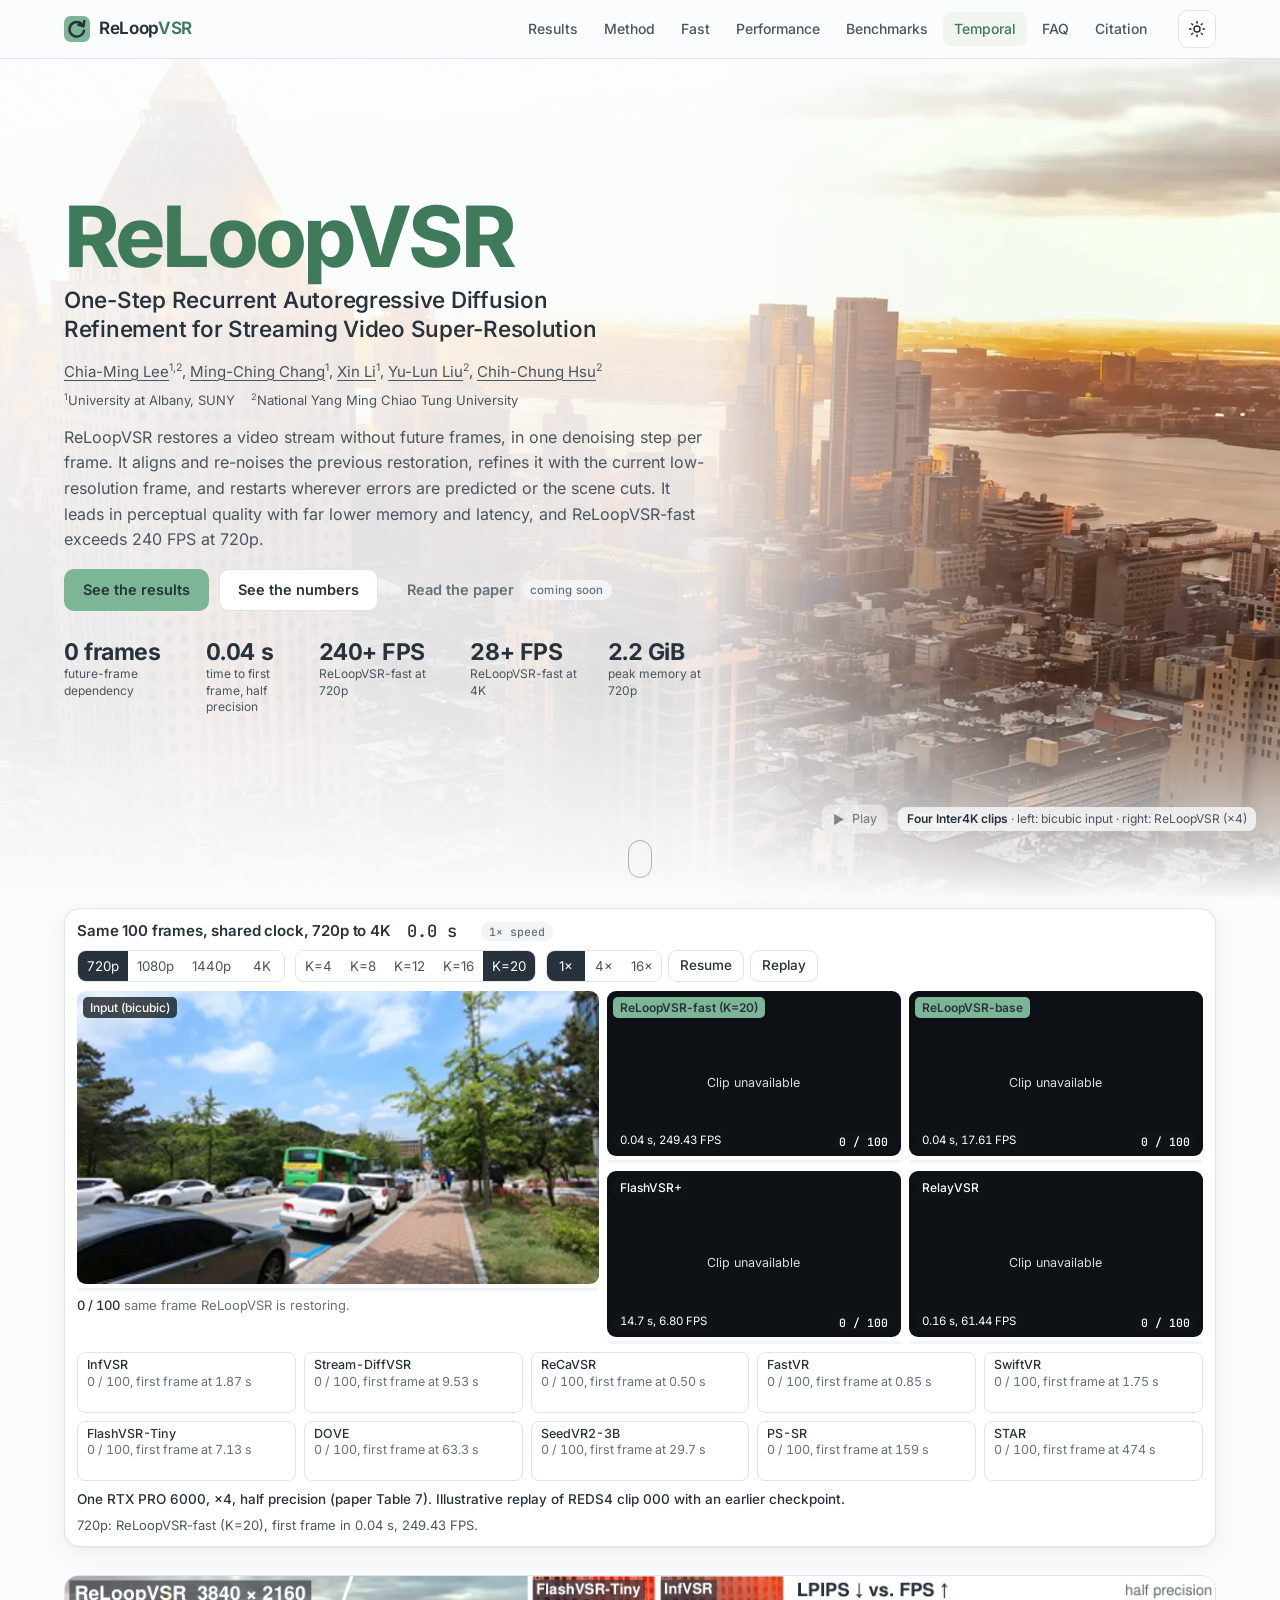
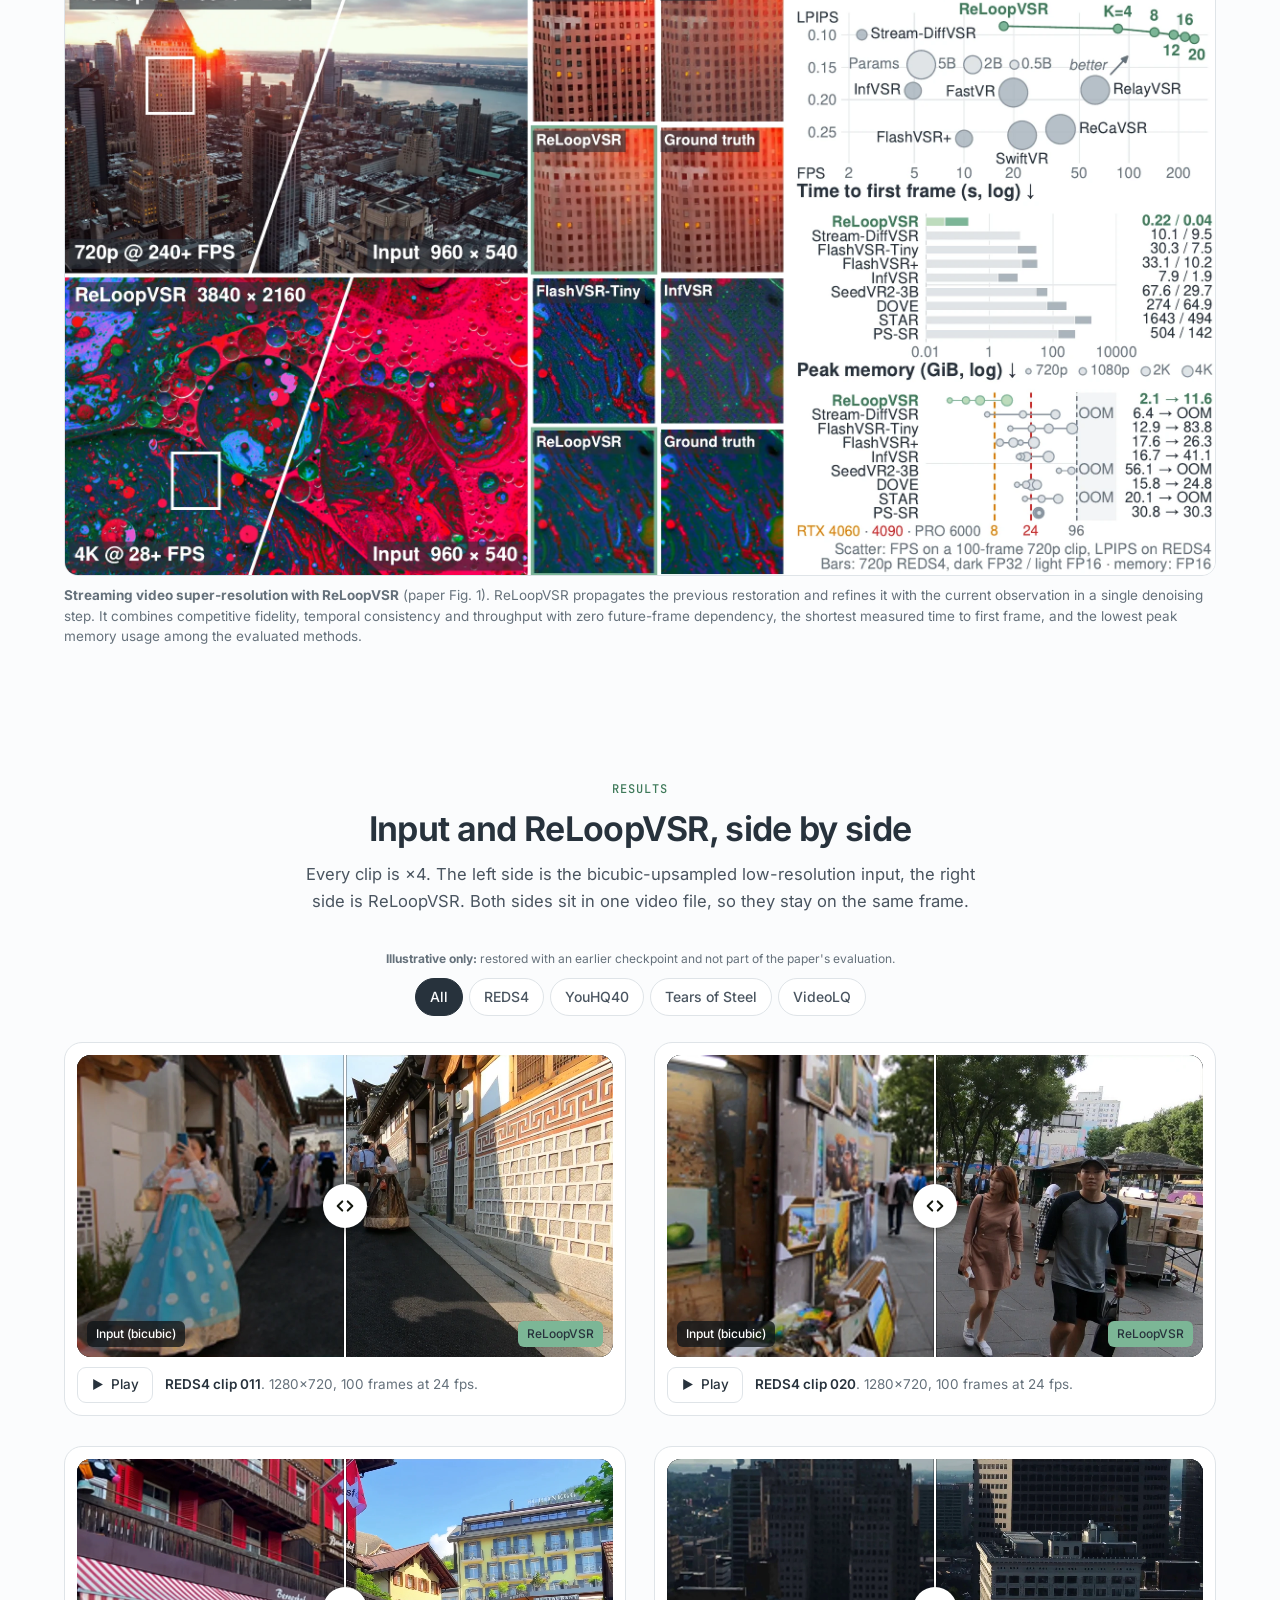
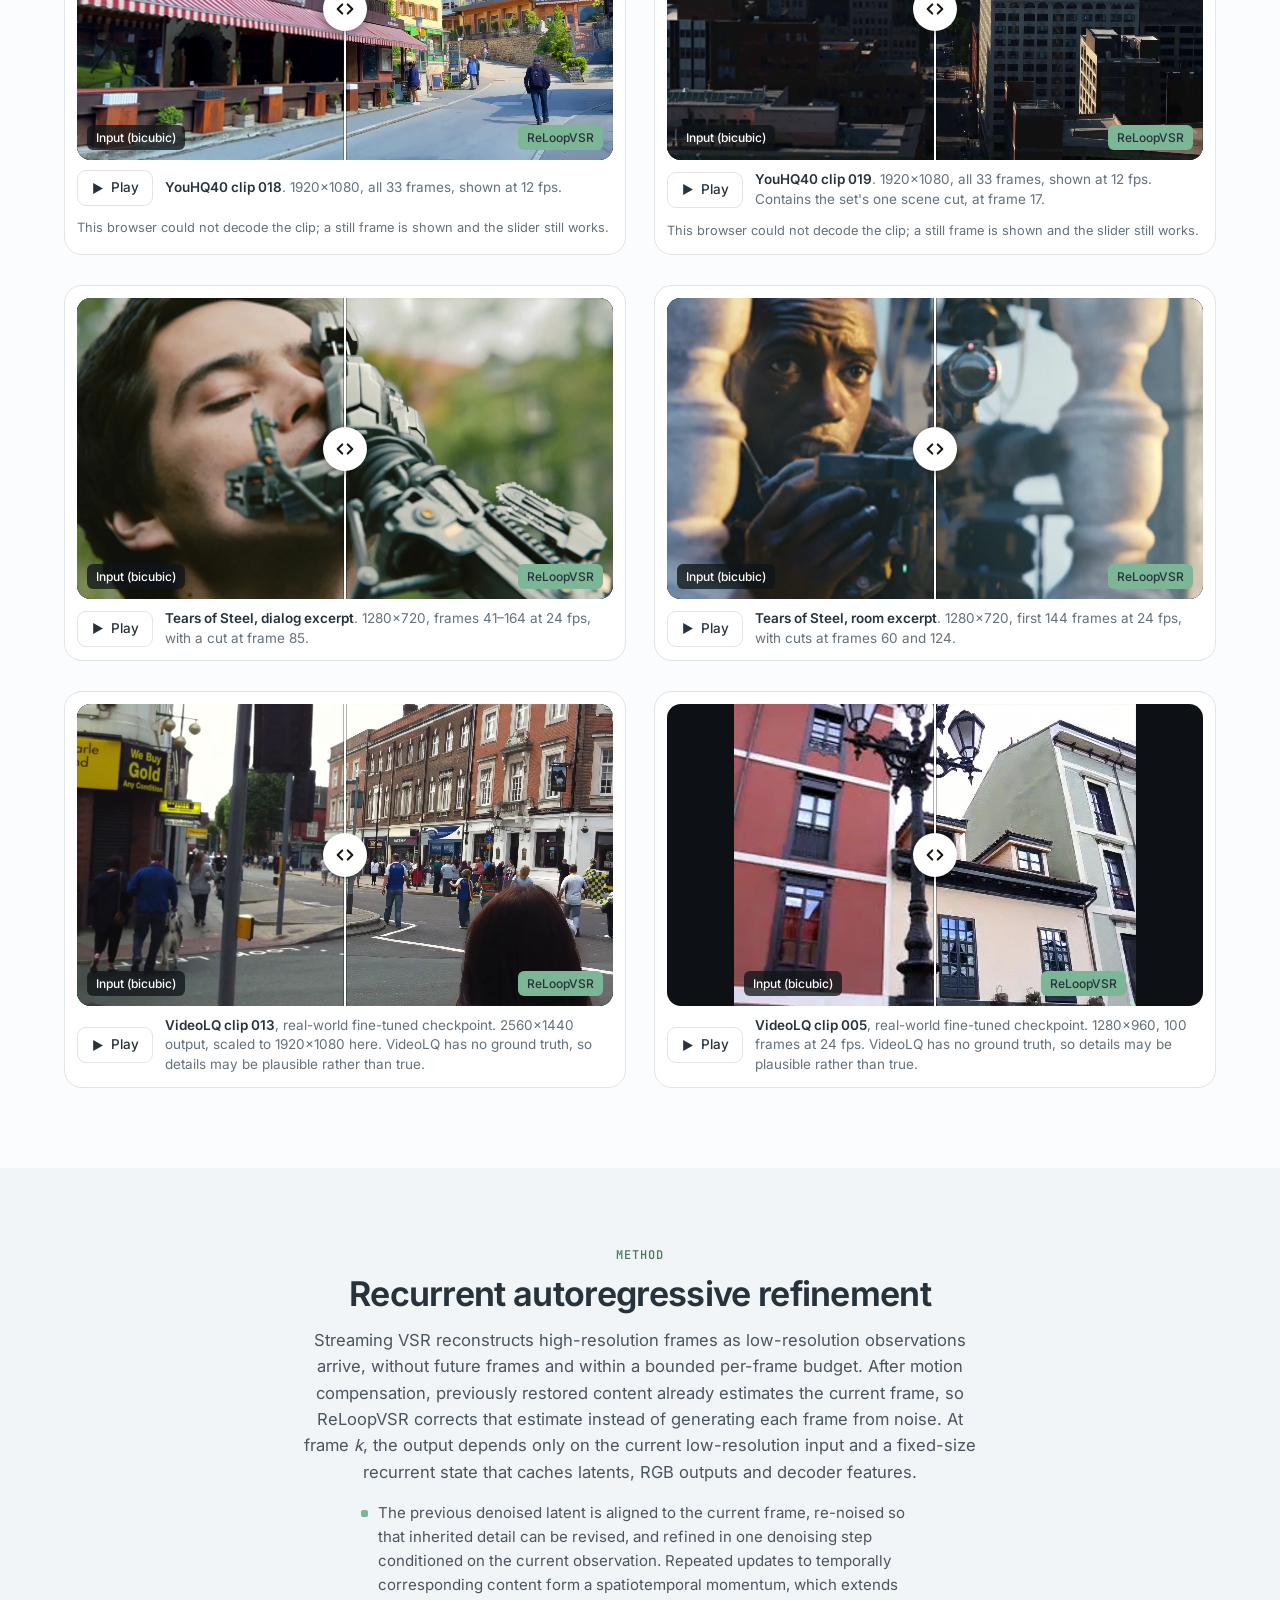
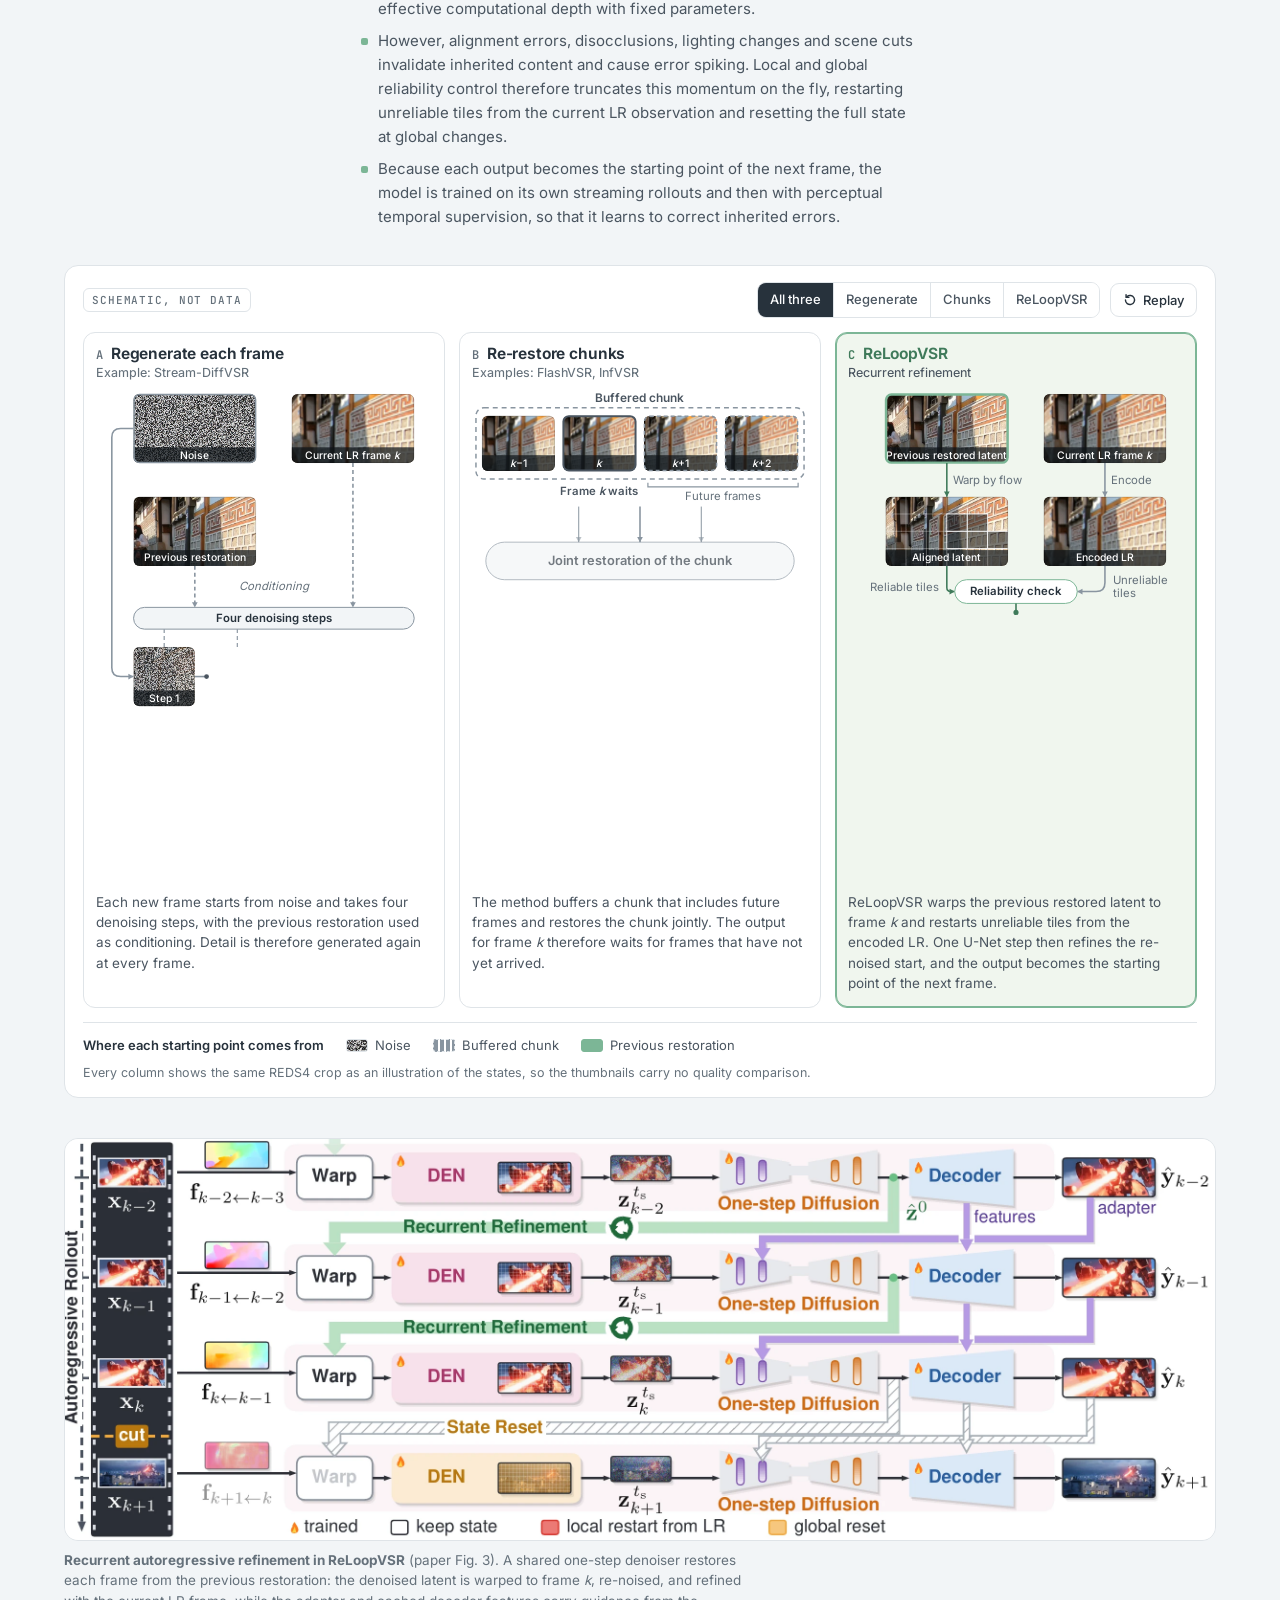
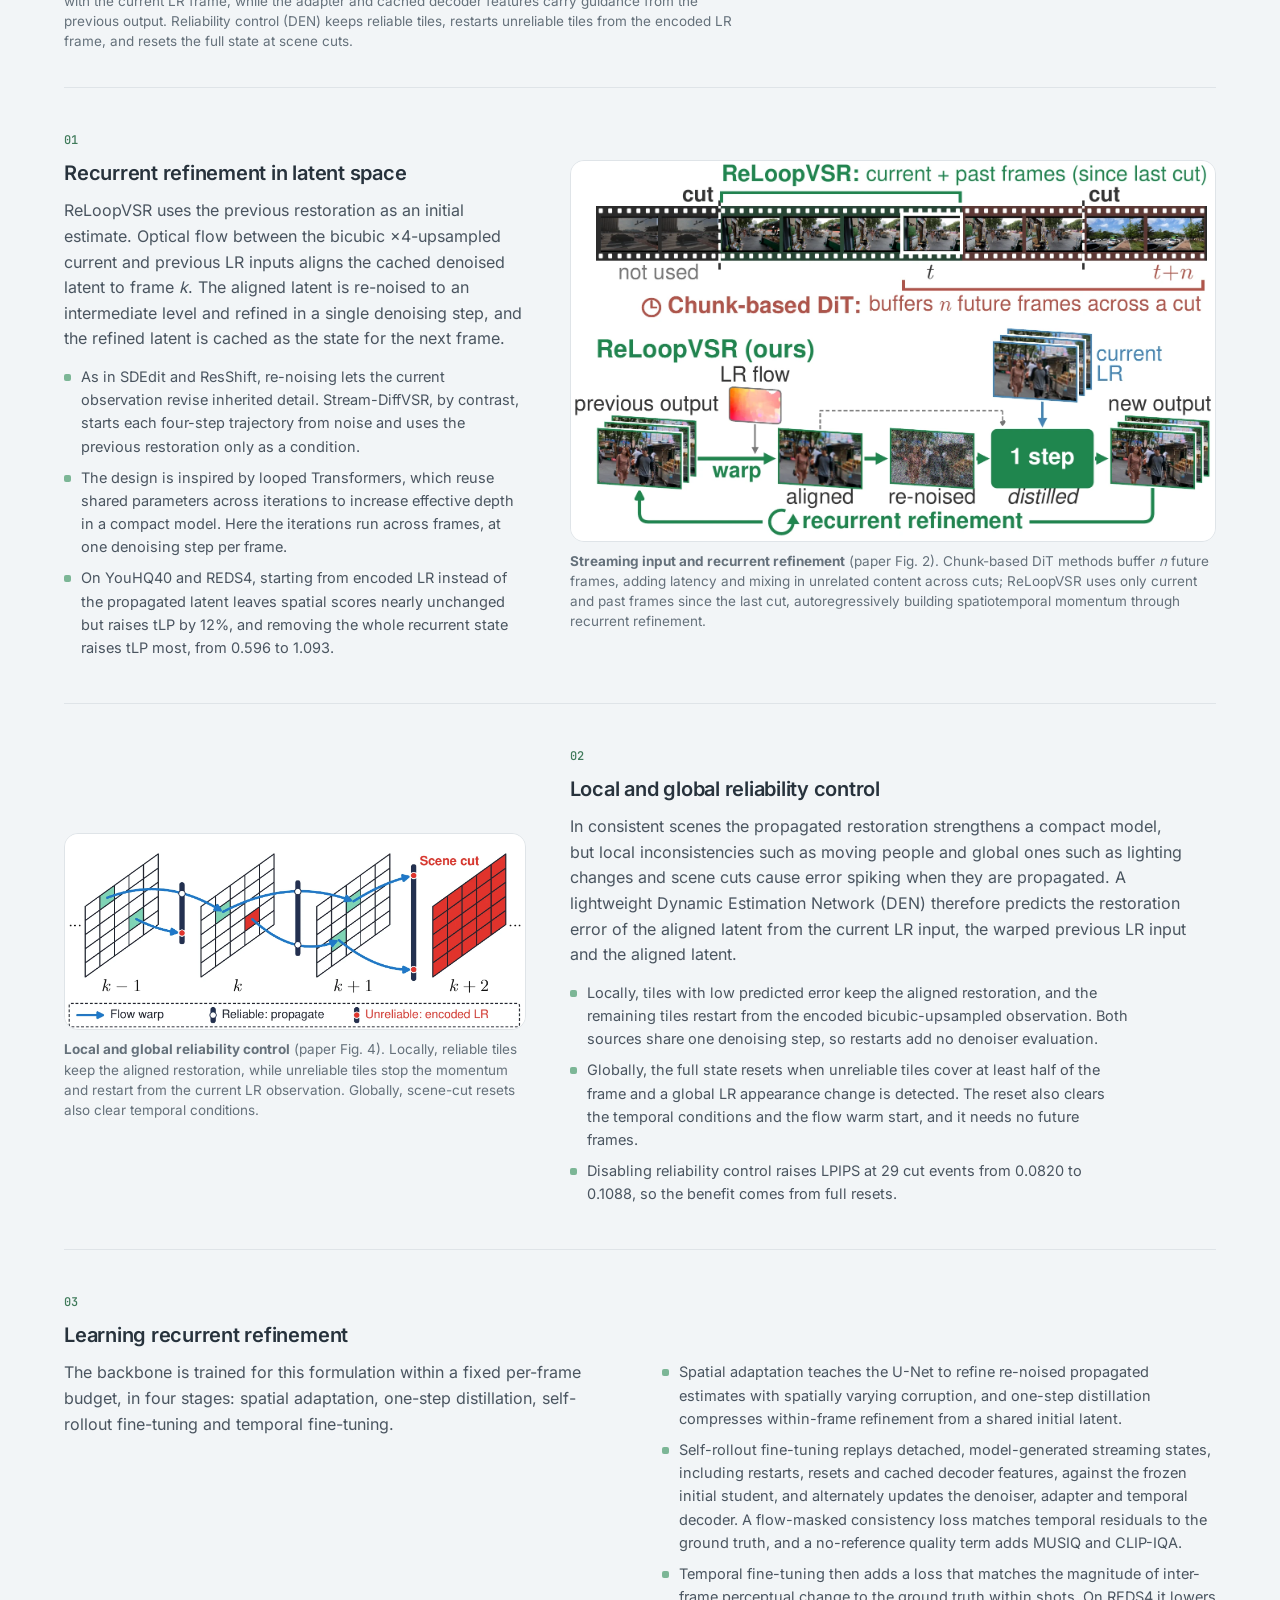
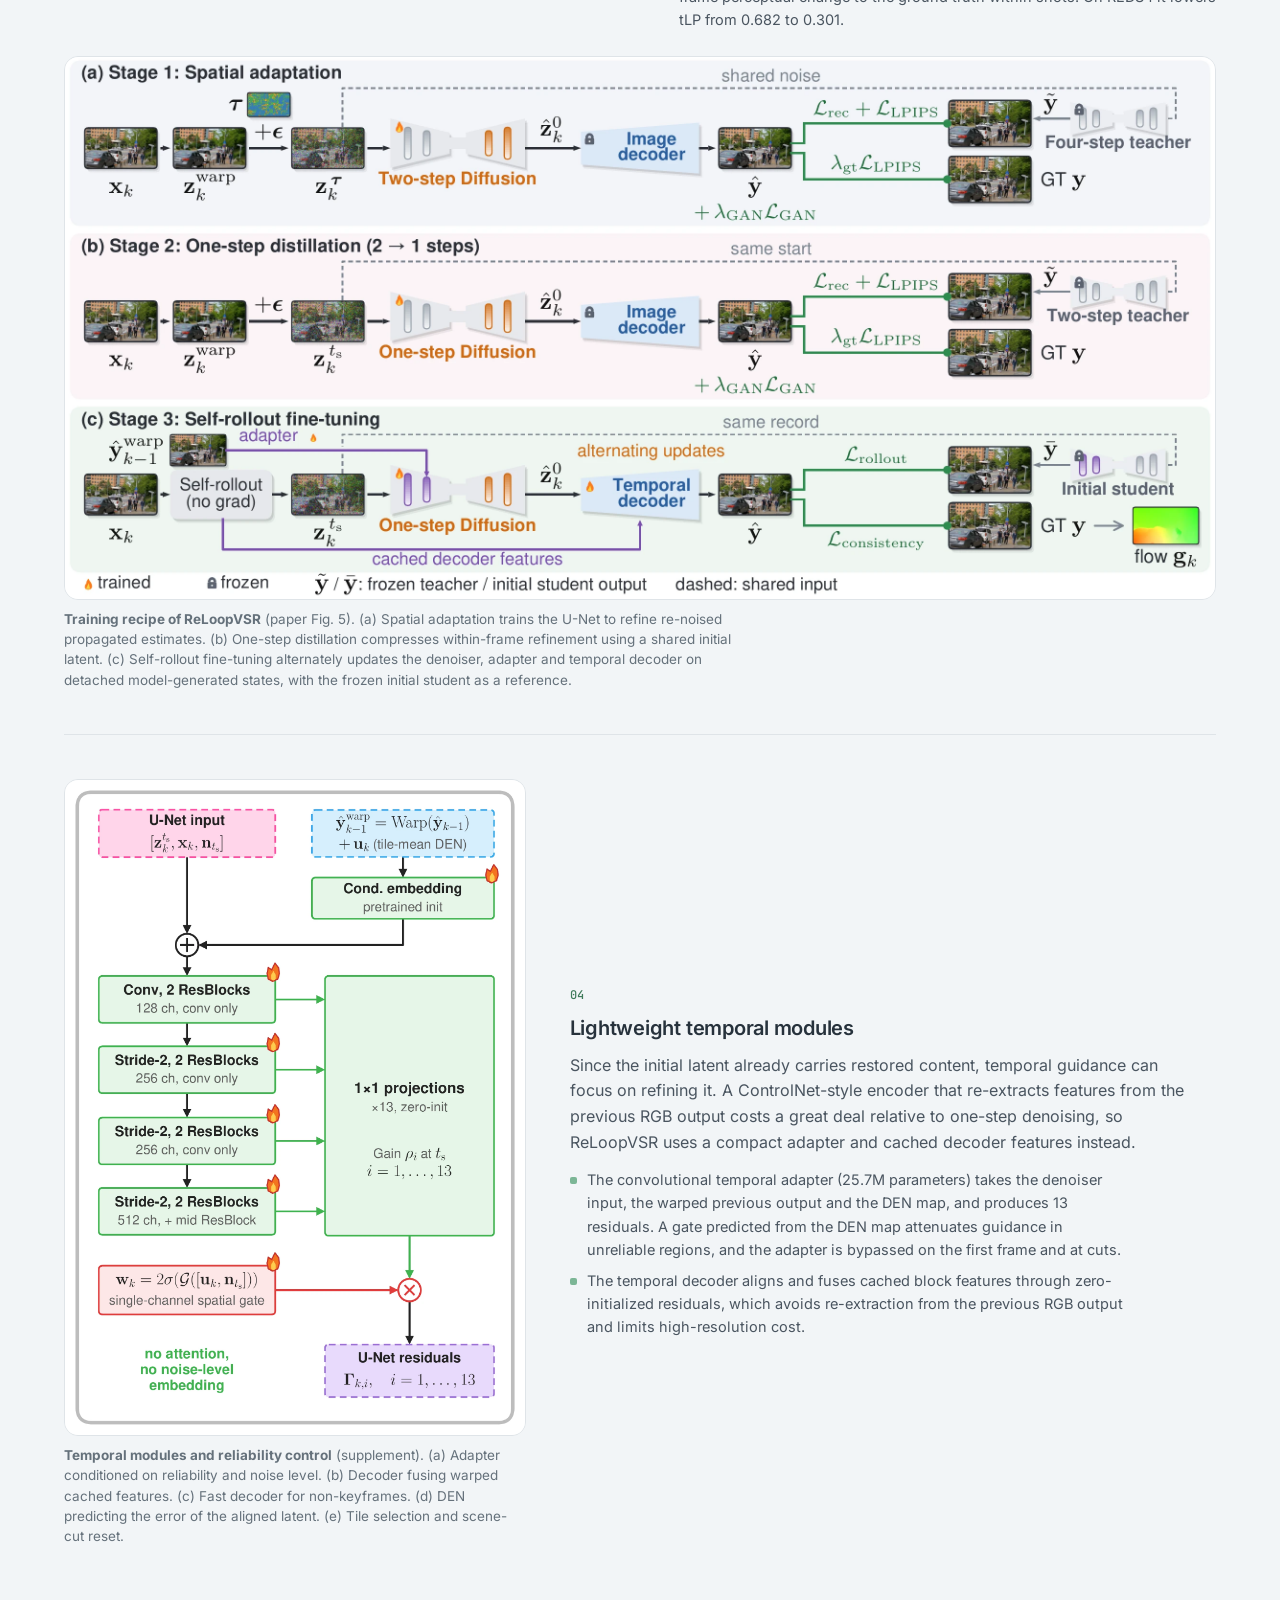
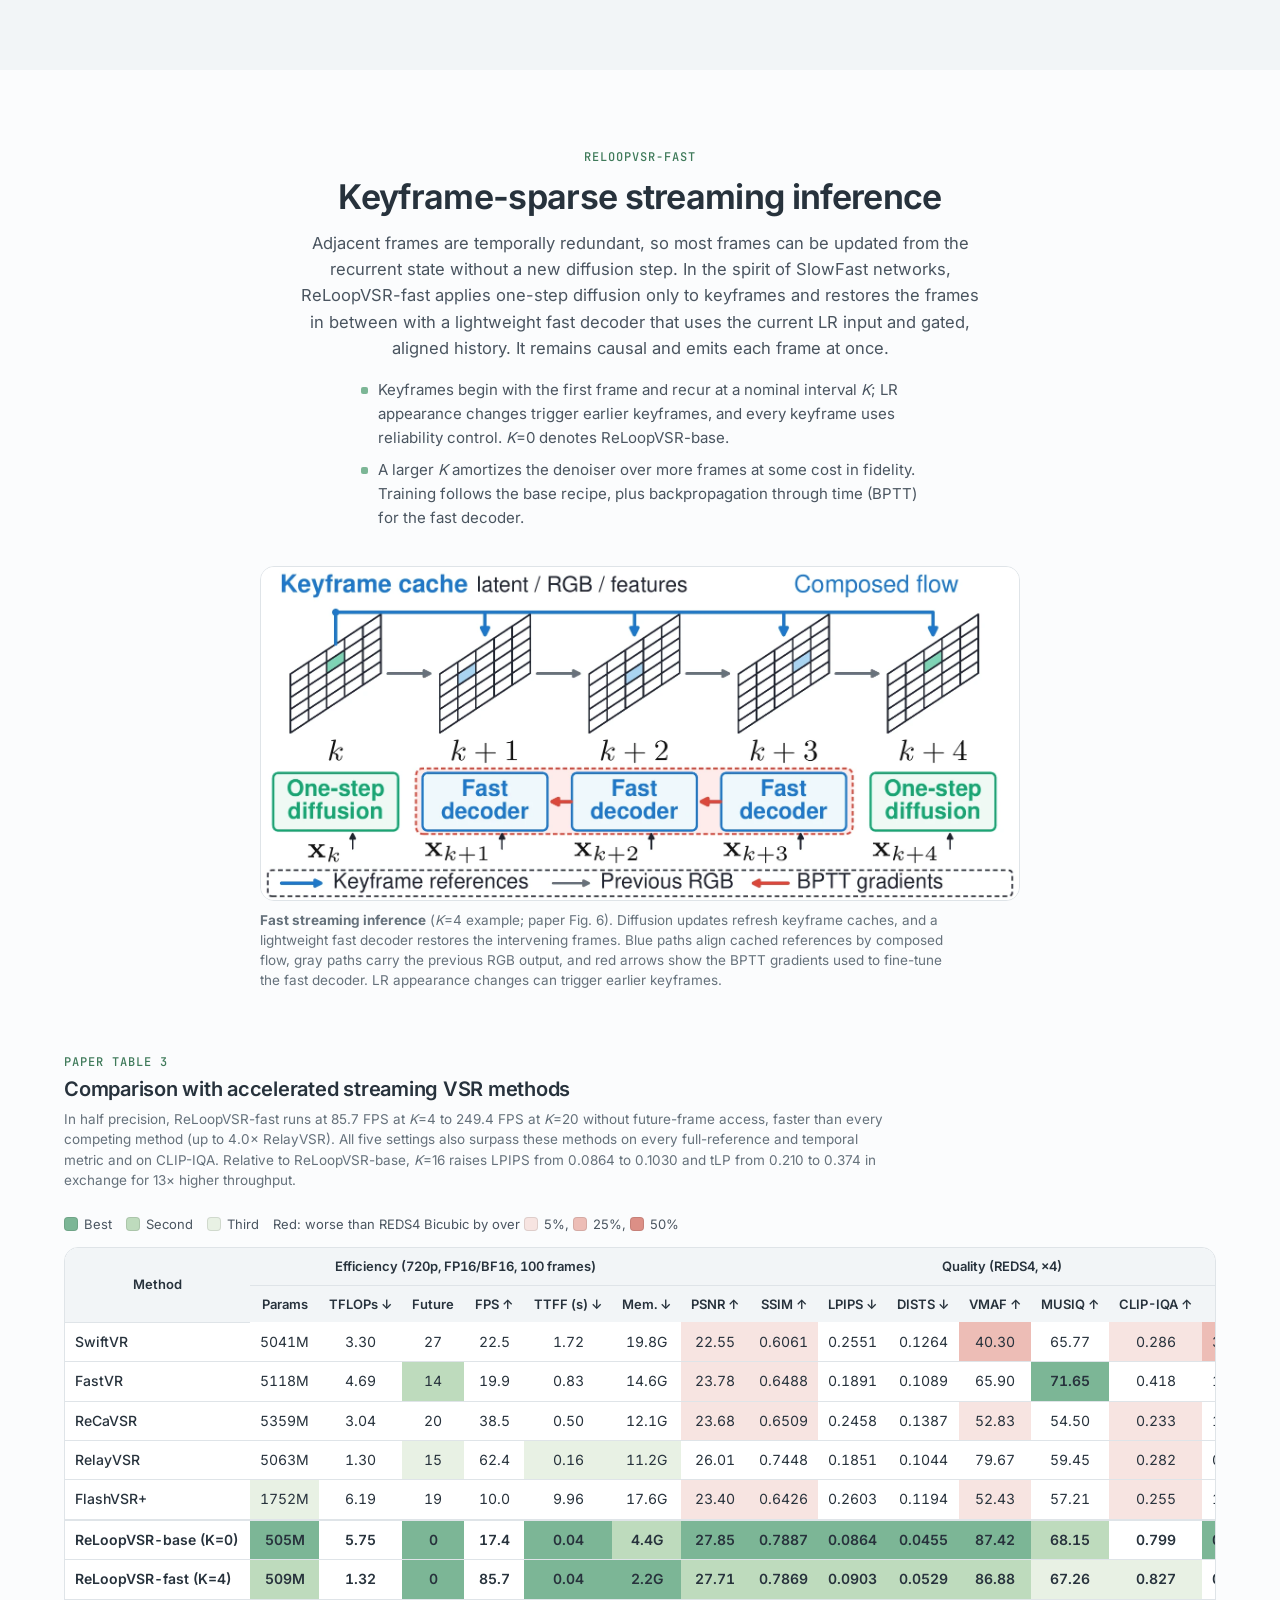
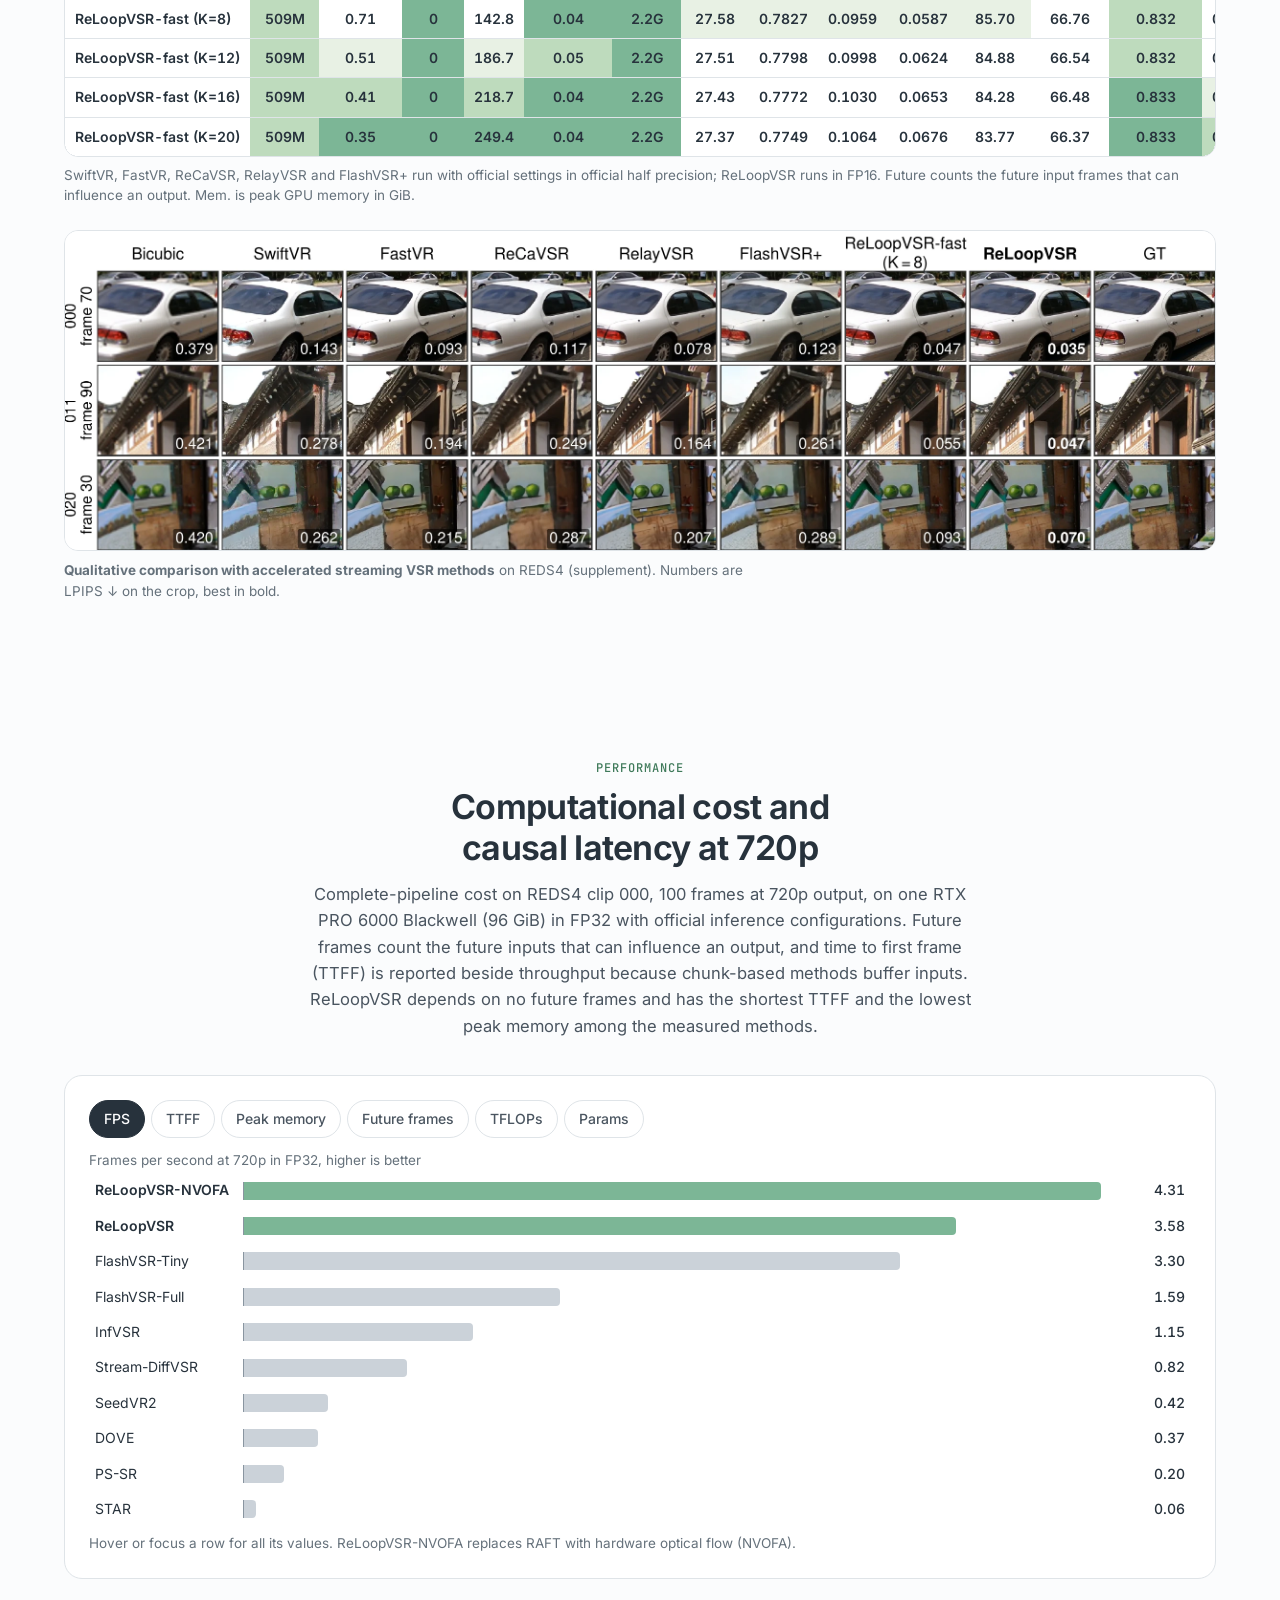
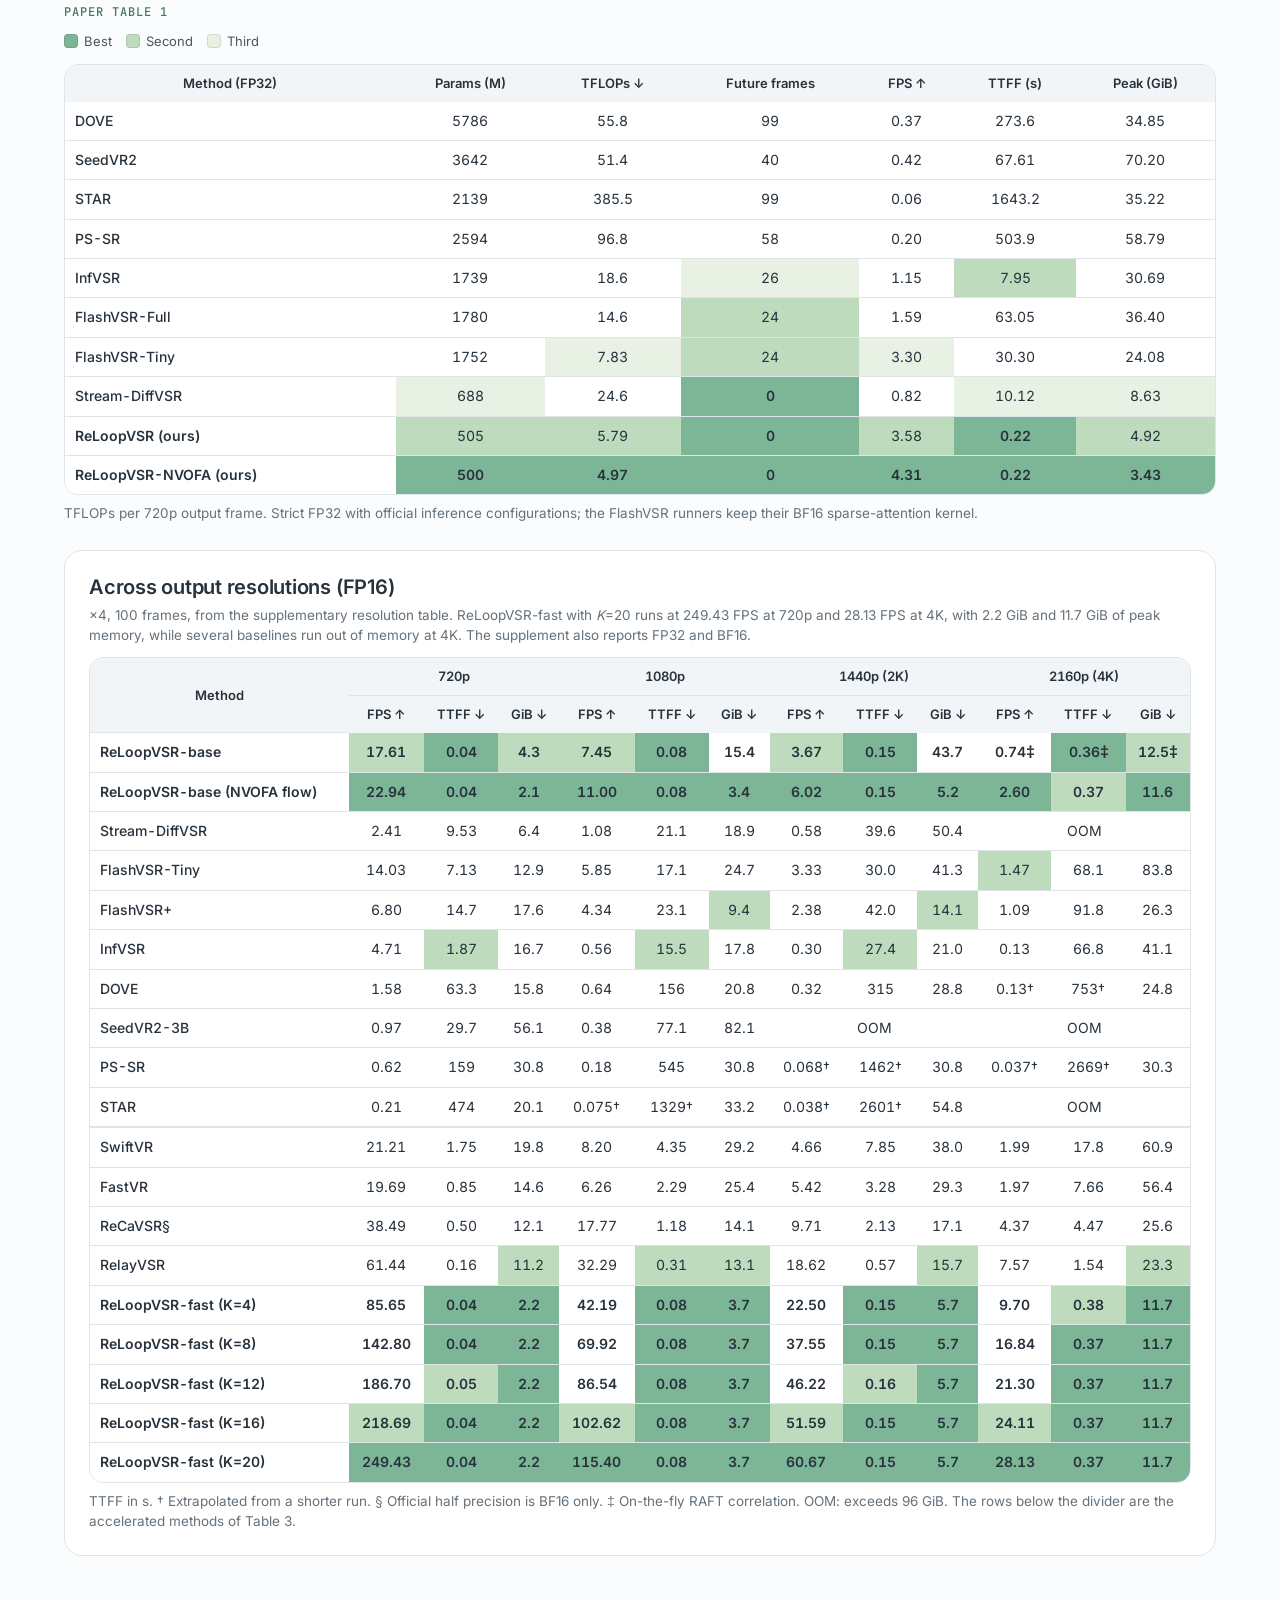
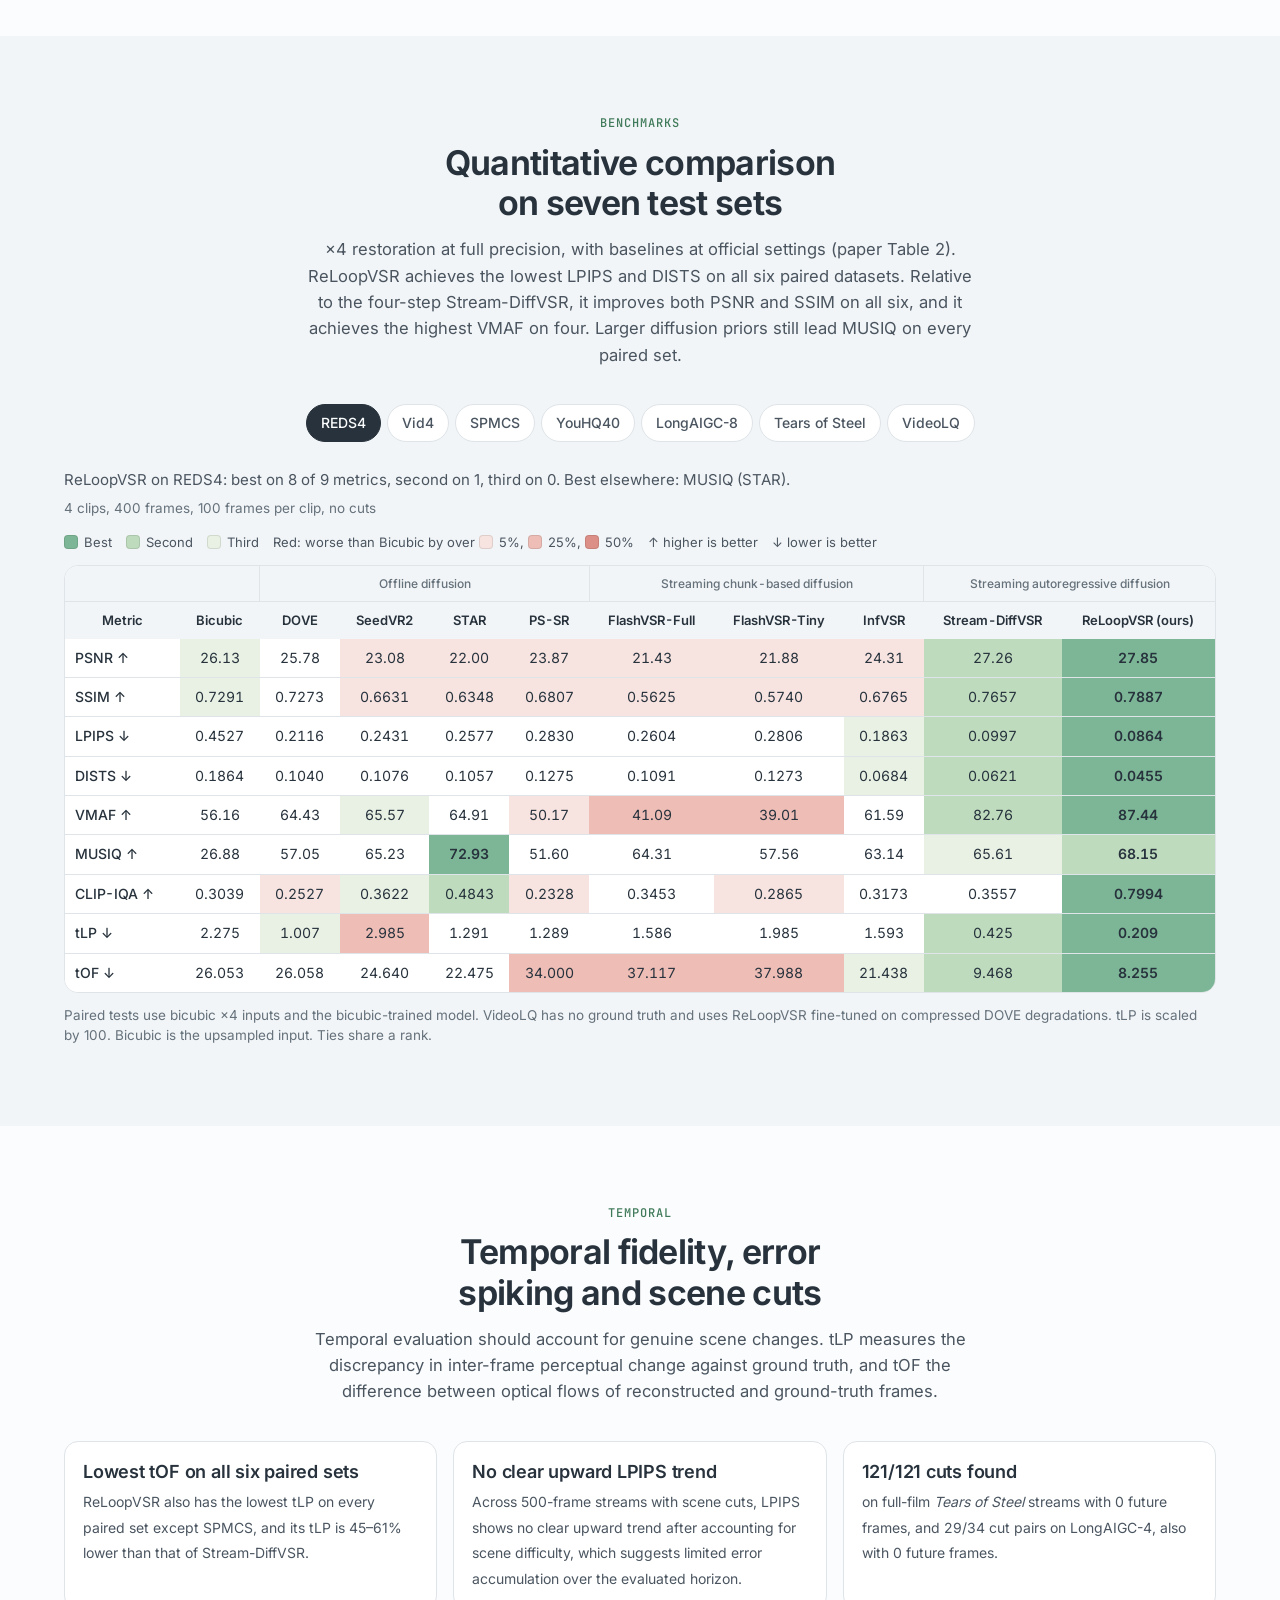
==== index.html @ 932ecadf "Hero caption: drop the checkpoint note Co-Authored-By: Claude Opus 5.5 <noreply@anthropic.com>" ====
<!doctype html>
<html lang="en">
<head>
<meta charset="utf-8">
<meta name="viewport" content="width=device-width,initial-scale=1,viewport-fit=cover">
<title>ReLoopVSR: One-Step Recurrent Autoregressive Diffusion Refinement for Streaming Video Super-Resolution</title>
<meta name="description" content="ReLoopVSR: One-Step Recurrent Autoregressive Diffusion Refinement for Streaming Video Super-Resolution. Results, method, cost and benchmarks.">
<meta name="robots" content="noindex">
<link rel="icon" href="data:image/svg+xml,%3Csvg xmlns='http://www.w3.org/2000/svg' viewBox='0 0 32 32'%3E%3Crect width='32' height='32' rx='8' fill='%237CB696'/%3E%3Cpath d='M23 11a9 9 0 1 0 1.6 7' fill='none' stroke='%2327323c' stroke-width='3' stroke-linecap='round'/%3E%3Cpath d='m25 6-1 6.6-6.4-1.6' fill='none' stroke='%2327323c' stroke-width='3' stroke-linecap='round' stroke-linejoin='round'/%3E%3C/svg%3E">
<script>try{var t=localStorage.getItem('dv-theme');if(t==='light'||t==='dark')document.documentElement.setAttribute('data-theme',t)}catch(e){}</script>
<link rel="stylesheet" href="assets/style.css?v=20261118z">
<link rel="stylesheet" href="assets/schematic.css?v=20261110c">
<style>#race-chips{grid-column:1/-1;grid-template-columns:repeat(5,minmax(0,1fr));margin-top:0}@media (max-width:760px){#race-chips{grid-template-columns:repeat(2,minmax(0,1fr))}}.rp.oom .rv{opacity:.55}.race-ctl .seg+.seg{margin-left:4px}.note.illus{font-size:12px;text-align:center;margin:6px auto 10px;max-width:none}#race-cap{margin-top:4px;font-size:13px;color:var(--ink-2)}.seg[data-g=res] button,.seg[data-g=k] button{width:auto;min-width:44px;padding:0 9px}</style>
</head>
<body>
<a class="skip" href="#main">Skip to content</a>
<header class="nav"><div class="wrap">
  <a class="brand" href="#top" aria-label="ReLoopVSR, back to top">
    <svg viewBox="0 0 32 32" aria-hidden="true"><rect width="32" height="32" rx="8" fill="#7CB696"/><path d="M23 11a9 9 0 1 0 1.6 7" fill="none" stroke="#27323c" stroke-width="3" stroke-linecap="round"/><path d="m25 6-1 6.6-6.4-1.6" fill="none" stroke="#27323c" stroke-width="3" stroke-linecap="round" stroke-linejoin="round"/></svg>
    <span>ReLoop<b>VSR</b></span></a>
  <nav class="links" aria-label="Sections">
    <a href="#results">Results</a><a href="#method">Method</a><a href="#fast">Fast</a><a href="#performance">Performance</a><a href="#benchmarks">Benchmarks</a><a href="#temporal">Temporal</a><a href="#faq">FAQ</a><a href="#citation">Citation</a>
  </nav>
  <button class="icon-btn" id="theme" type="button" aria-label="Toggle theme">
    <svg class="i-sun" viewBox="0 0 24 24" fill="none" stroke="currentColor" stroke-width="2" stroke-linecap="round" aria-hidden="true"><circle cx="12" cy="12" r="4"/><path d="M12 2v2M12 20v2M4.9 4.9l1.4 1.4M17.7 17.7l1.4 1.4M2 12h2M20 12h2M4.9 19.1l1.4-1.4M17.7 6.3l1.4-1.4"/></svg>
    <svg class="i-moon" viewBox="0 0 24 24" fill="none" stroke="currentColor" stroke-width="2" stroke-linecap="round" stroke-linejoin="round" aria-hidden="true"><path d="M20 14.5A8.5 8.5 0 0 1 9.5 4 8.5 8.5 0 1 0 20 14.5z"/></svg>
  </button>
</div></header>
<div id="tip" hidden></div>

<main id="main">
<div class="hero" id="top">
  <div class="hero-view" data-clip="hero" data-desc="Four Inter4K clips (city aerials, a portrait and a rose), split into the bicubic-upsampled input and the ReLoopVSR output"><img class="hero-poster" src="media/poster/hero_split.webp?v=20261118r" width="1920" height="1080" alt="" fetchpriority="high" decoding="async"></div>
  <div class="hero-fade" aria-hidden="true"></div>
  <div class="hero-inner wrap"><div class="hero-text">
    <h1 class="hero-title"><em>ReLoopVSR</em><span class="vh">: </span><span class="hero-sub"><span class="nb">One-Step</span> Recurrent Autoregressive Diffusion Refinement for Streaming Video Super-Resolution</span></h1>
    <p class="authors"><a href="https://ming053l.github.io/" target="_blank" rel="noopener">Chia-Ming Lee</a><sup>1,2</sup>, <a href="https://mingching.github.io/" target="_blank" rel="noopener">Ming-Ching Chang</a><sup>1</sup>, <a href="https://scholar.google.com/citations?user=gMBvzGoAAAAJ&amp;hl=en" target="_blank" rel="noopener">Xin Li</a><sup>1</sup>, <a href="https://yulunalexliu.github.io/" target="_blank" rel="noopener">Yu-Lun Liu</a><sup>2</sup>, <a href="https://cchsu.info/" target="_blank" rel="noopener">Chih-Chung Hsu</a><sup>2</sup></p>
    <p class="affil"><span><sup>1</sup>University at Albany, SUNY</span>&nbsp;&nbsp;&nbsp; <span><sup>2</sup>National Yang Ming Chiao Tung University</span></p>
    <p class="lede">ReLoopVSR restores a video stream without future frames, in one denoising step per frame. It aligns and re-noises the previous restoration, refines it with the current low-resolution frame, and restarts wherever errors are predicted or the scene cuts. It leads in perceptual quality with far lower memory and latency, and ReLoopVSR-fast exceeds 240 FPS at 720p.</p>
    <div class="btns">
      <a class="btn btn-p" href="#results">See the results</a>
      <a class="btn btn-s" href="#benchmarks">See the numbers</a>
      <button class="btn" type="button" disabled>Read the paper <small>coming soon</small></button>
    </div>
  <div class="stats hero-stats" role="list" aria-label="Key measured numbers">
    <div role="listitem"><b>0 frames</b><span>future-frame dependency</span></div>
    <div role="listitem"><b>0.04 s</b><span>time to first frame, half precision</span></div>
    <div role="listitem"><b>240+ FPS</b><span>ReLoopVSR-fast at 720p</span></div>
    <div role="listitem"><b>28+ FPS</b><span>ReLoopVSR-fast at 4K</span></div>
    <div role="listitem"><b>2.2 GiB</b><span>peak memory at 720p</span></div>
  </div>
  </div></div>
  <div class="hero-cap"><button class="play" id="hero-play" type="button" aria-label="Pause this clip"><svg viewBox="0 0 12 12" fill="currentColor" aria-hidden="true"><path d="M2 1h3v10H2zM7 1h3v10H7z"/></svg><span>Pause</span></button><span id="hero-cap"><b>Four Inter4K clips</b> · left: bicubic input · right: ReLoopVSR (×4)</span></div>
  <a class="scroll-cue" href="#race" aria-label="Scroll to the speed race"><span></span></a>
</div>
<div class="hero-after"><div class="wrap">
  <section class="race" id="race" aria-labelledby="race-h">
    <div class="race-top">
      <h2 id="race-h" class="race-title">Same 100 frames, shared clock, 720p to 4K</h2>
      <div class="clock"><span class="vh">Elapsed measured time: </span><b id="race-clock">0.0 s</b><span id="race-speed-note" class="pill">1× speed</span></div>
      <div class="race-ctl">
        <div class="seg" data-g="res" role="group" aria-label="Output resolution used for the timing"><button type="button" aria-pressed="true">720p</button><button type="button" aria-pressed="false">1080p</button><button type="button" aria-pressed="false">1440p</button><button type="button" aria-pressed="false">4K</button></div>
        <div class="seg" data-g="k" role="group" aria-label="Keyframe interval of ReLoopVSR-fast"><button type="button" aria-pressed="false">K=4</button><button type="button" aria-pressed="false">K=8</button><button type="button" aria-pressed="false">K=12</button><button type="button" aria-pressed="false">K=16</button><button type="button" aria-pressed="true">K=20</button></div>
        <div class="seg" data-g="speed" role="group" aria-label="Playback speed of the race"><button type="button" data-s="1" aria-pressed="true">1×</button><button type="button" data-s="4" aria-pressed="false">4×</button><button type="button" data-s="16" aria-pressed="false">16×</button></div>
        <button class="play" id="race-pause" type="button">Pause</button><button class="play" id="race-replay" type="button">Replay</button>
      </div>
    </div>
    <div class="race-grid">
      <div class="rp rp-in" data-m="input"><div class="rv"><video muted playsinline preload="none" poster="media/poster/race_input.webp" tabindex="-1" aria-label="Input stream, REDS4 clip 000, bicubic-upsampled" data-src="media/race/input.mp4"></video><span class="rn">Input (bicubic)</span></div>
        <div class="rm"><div class="rb"><i></i></div><p><b class="rc">0 / 100</b> <span id="race-in-note">same frame ReLoopVSR is restoring.</span></p></div></div>
      <div class="rps" id="race-panels"></div>
      <div class="chips" id="race-chips" aria-label="Other evaluated methods, counters only"></div>
    </div>
    <p class="race-label">One RTX PRO 6000, ×4, half precision (paper Table 7). Illustrative replay of REDS4 clip 000 with an earlier checkpoint.</p>
    <p id="race-cap" aria-live="polite"></p>
    <p class="vh">At 720p, ReLoopVSR-fast shows its first frame at 0.04 s and runs at 249 FPS.</p>
  </section>
  <noscript><p class="note">The comparison sliders, charts and tables need JavaScript. Paper figures and text remain readable.</p></noscript>
  <figure class="fig-wrap teaser"><div class="fig"><a href="assets/fig/teaser_top.webp?v=20261117f"><img src="assets/fig/teaser_top.webp?v=20261117f" width="2400" height="1252" loading="lazy" decoding="async" alt="Left: two 4K ReLoopVSR outputs from 960×540 inputs, split against the input, labelled 720p at 240+ FPS and 4K at 28+ FPS. Middle: crops from FlashVSR-Tiny, InfVSR, ReLoopVSR and ground truth. Right: LPIPS against FPS with bubble size for parameters, where ReLoopVSR and its K=4 to 20 fast settings sit at low LPIPS and high FPS; time to first frame per method, where ReLoopVSR needs 0.22 s in FP32 and 0.04 s in FP16; and peak memory from 720p to 4K, where ReLoopVSR needs 2.1 to 11.6 GiB."></a></div>
    <figcaption><b>Streaming video super-resolution with ReLoopVSR</b> (paper Fig. 1). ReLoopVSR propagates the previous restoration and refines it with the current observation in a single denoising step. It combines competitive fidelity, temporal consistency and throughput with zero future-frame dependency, the shortest measured time to first frame, and the lowest peak memory usage among the evaluated methods.</figcaption></figure>
</div></div>

<section id="results"><div class="wrap">
  <div class="head"><p class="eyebrow">Results</p><h2>Input and ReLoopVSR, side by side</h2>
  <p>Every clip is ×4. The left side is the bicubic-upsampled low-resolution input, the right side is ReLoopVSR. Both sides sit in one video file, so they stay on the same frame.</p></div>
  <p class="note illus"><b>Illustrative only:</b> restored with an earlier checkpoint and not part of the paper's evaluation.</p>
  <div id="show-tabs" class="tabs"></div>
  <div id="showcase" class="grid2">
    <article class="card" data-ds="REDS4"><div class="cmp" data-clip="reds_011" data-desc="Alley with traditional walls and a visitor in patterned dress, REDS4 clip 011" data-cap="<b>REDS4 clip 011</b>. 1280×720, 100 frames at 24 fps."></div></article>
    <article class="card" data-ds="REDS4"><div class="cmp" data-clip="reds_020" data-desc="Street stall with paintings and passers-by, REDS4 clip 020" data-cap="<b>REDS4 clip 020</b>. 1280×720, 100 frames at 24 fps."></div></article>
    <article class="card" data-ds="YouHQ40"><div class="cmp" data-clip="youhq_018" data-desc="Hotel facade with striped awnings along a road, YouHQ40 clip 018" data-cap="<b>YouHQ40 clip 018</b>. 1920×1080, all 33 frames, shown at 12 fps."></div></article>
    <article class="card" data-ds="YouHQ40"><div class="cmp" data-clip="youhq_019" data-desc="Aerial city view with high-rise buildings, YouHQ40 clip 019" data-cap="<b>YouHQ40 clip 019</b>. 1920×1080, all 33 frames, shown at 12 fps. Contains the set's one scene cut, at frame 17."></div></article>
    <article class="card" data-ds="Tears of Steel"><div class="cmp" data-clip="tos_dialog" data-desc="Shot from the film Tears of Steel, a man aiming a mechanical device" data-cap="<b>Tears of Steel, dialog excerpt</b>. 1280×720, frames 41–164 at 24 fps, with a cut at frame 85."></div></article>
    <article class="card" data-ds="Tears of Steel"><div class="cmp" data-clip="tos_room1" data-desc="Shot from the film Tears of Steel, a soldier behind a balustrade" data-cap="<b>Tears of Steel, room excerpt</b>. 1280×720, first 144 frames at 24 fps, with cuts at frames 60 and 124."></div></article>
    <article class="card" data-ds="VideoLQ"><div class="cmp" data-clip="vlq_013" data-desc="Street with shop signs and brick buildings, real-world VideoLQ clip 013" data-cap="<b>VideoLQ clip 013</b>, real-world fine-tuned checkpoint. 2560×1440 output, scaled to 1920×1080 here. VideoLQ has no ground truth, so details may be plausible rather than true."></div></article>
    <article class="card" data-ds="VideoLQ"><div class="cmp" data-clip="vlq_005" data-desc="Wrought-iron street lamp in front of painted buildings, real-world VideoLQ clip 005" data-cap="<b>VideoLQ clip 005</b>, real-world fine-tuned checkpoint. 1280×960, 100 frames at 24 fps. VideoLQ has no ground truth, so details may be plausible rather than true."></div></article>
  </div>
</div></section>

<section id="method" class="alt"><div class="wrap">
  <div class="head"><p class="eyebrow">Method</p><h2>Recurrent autoregressive refinement</h2>
  <p>Streaming VSR reconstructs high-resolution frames as low-resolution observations arrive, without future frames and within a bounded per-frame budget. After motion compensation, previously restored content already estimates the current frame, so ReLoopVSR corrects that estimate instead of generating each frame from noise. At frame <i>k</i>, the output depends only on the current low-resolution input and a fixed-size recurrent state that caches latents, RGB outputs and decoder features.</p>
  <ul><li>The previous denoised latent is aligned to the current frame, re-noised so that inherited detail can be revised, and refined in one denoising step conditioned on the current observation. Repeated updates to temporally corresponding content form a spatiotemporal momentum, which extends effective computational depth with fixed parameters.</li><li>However, alignment errors, disocclusions, lighting changes and scene cuts invalidate inherited content and cause error spiking. Local and global reliability control therefore truncates this momentum on the fly, restarting unreliable tiles from the current LR observation and resetting the full state at global changes.</li><li>Because each output becomes the starting point of the next frame, the model is trained on its own streaming rollouts and then with perceptual temporal supervision, so that it learns to correct inherited errors.</li></ul></div>
  <figure class="sch" id="schematic" aria-label="Animated schematic comparing how three kinds of method produce frame k"></figure>
  <figure class="fig-wrap"><div class="fig"><a href="assets/fig/method.webp?v=20261117f"><img src="assets/fig/method.webp?v=20261117f" width="2400" height="838" loading="lazy" decoding="async" alt="Pipeline over consecutive frames. Each row warps the previous denoised latent to frame k by optical flow, lets reliability control keep reliable tiles or restart the others from the encoded LR frame, re-noises the result and refines it with one shared denoising step, and decodes it with cached decoder features. The adapter carries guidance from the previous output. At a scene cut the state is reset."></a></div>
    <figcaption><b>Recurrent autoregressive refinement in ReLoopVSR</b> (paper Fig. 3). A shared one-step denoiser restores each frame from the previous restoration: the denoised latent is warped to frame <i>k</i>, re-noised, and refined with the current LR frame, while the adapter and cached decoder features carry guidance from the previous output. Reliability control (DEN) keeps reliable tiles, restarts unreliable tiles from the encoded LR frame, and resets the full state at scene cuts.</figcaption></figure>

  <div style="margin-top:36px">
  <div class="feature"><div class="ft"><span class="num">01</span><h3>Recurrent refinement in latent space</h3>
    <p>ReLoopVSR uses the previous restoration as an initial estimate. Optical flow between the bicubic ×4-upsampled current and previous LR inputs aligns the cached denoised latent to frame <i>k</i>. The aligned latent is re-noised to an intermediate level and refined in a single denoising step, and the refined latent is cached as the state for the next frame.</p>
    <ul><li>As in SDEdit and ResShift, re-noising lets the current observation revise inherited detail. Stream-DiffVSR, by contrast, starts each four-step trajectory from noise and uses the previous restoration only as a condition.</li><li>The design is inspired by looped Transformers, which reuse shared parameters across iterations to increase effective depth in a compact model. Here the iterations run across frames, at one denoising step per frame.</li><li>On YouHQ40 and REDS4, starting from encoded LR instead of the propagated latent leaves spatial scores nearly unchanged but raises tLP by 12%, and removing the whole recurrent state raises tLP most, from 0.596 to 1.093.</li></ul></div>
    <figure class="fig-wrap"><div class="fig"><a href="assets/fig/recurrent_refinement_schematic.webp?v=20261117f"><img src="assets/fig/recurrent_refinement_schematic.webp?v=20261117f" width="1600" height="943" loading="lazy" decoding="async" alt="Top: a film strip with two scene cuts, where ReLoopVSR uses the current and past frames since the last cut while a chunk-based DiT buffers n future frames across a cut. Bottom: ReLoopVSR warps the previous output with LR flow, re-noises the aligned result, refines it in one distilled step with the current LR frame, and feeds the new output back as recurrent refinement."></a></div>
    <figcaption><b>Streaming input and recurrent refinement</b> (paper Fig. 2). Chunk-based DiT methods buffer <i>n</i> future frames, adding latency and mixing in unrelated content across cuts; ReLoopVSR uses only current and past frames since the last cut, autoregressively building spatiotemporal momentum through recurrent refinement.</figcaption></figure></div>

  <div class="feature"><div class="ft"><span class="num">02</span><h3>Local and global reliability control</h3>
    <p>In consistent scenes the propagated restoration strengthens a compact model, but local inconsistencies such as moving people and global ones such as lighting changes and scene cuts cause error spiking when they are propagated. A lightweight Dynamic Estimation Network (DEN) therefore predicts the restoration error of the aligned latent from the current LR input, the warped previous LR input and the aligned latent.</p>
    <ul><li>Locally, tiles with low predicted error keep the aligned restoration, and the remaining tiles restart from the encoded bicubic-upsampled observation. Both sources share one denoising step, so restarts add no denoiser evaluation.</li><li>Globally, the full state resets when unreliable tiles cover at least half of the frame and a global LR appearance change is detected. The reset also clears the temporal conditions and the flow warm start, and it needs no future frames.</li><li>Disabling reliability control raises LPIPS at 29 cut events from 0.0820 to 0.1088, so the benefit comes from full resets.</li></ul></div>
    <figure class="fig-wrap"><div class="fig"><a href="assets/fig/den_motivation.webp?v=20261117f"><img src="assets/fig/den_motivation.webp?v=20261117f" width="1600" height="679" loading="lazy" decoding="async" alt="Illustration of reliability control: locally, reliable tiles keep the aligned restoration while unreliable tiles restart from the current LR observation; globally, a scene cut resets the state and clears the temporal conditions."></a></div>
    <figcaption><b>Local and global reliability control</b> (paper Fig. 4). Locally, reliable tiles keep the aligned restoration, while unreliable tiles stop the momentum and restart from the current LR observation. Globally, scene-cut resets also clear temporal conditions.</figcaption></figure></div>

  <div class="feature wide"><div class="ft"><span class="num">03</span><h3>Learning recurrent refinement</h3>
    <p>The backbone is trained for this formulation within a fixed per-frame budget, in four stages: spatial adaptation, one-step distillation, self-rollout fine-tuning and temporal fine-tuning.</p>
    <ul><li>Spatial adaptation teaches the U-Net to refine re-noised propagated estimates with spatially varying corruption, and one-step distillation compresses within-frame refinement from a shared initial latent.</li><li>Self-rollout fine-tuning replays detached, model-generated streaming states, including restarts, resets and cached decoder features, against the frozen initial student, and alternately updates the denoiser, adapter and temporal decoder. A flow-masked consistency loss matches temporal residuals to the ground truth, and a no-reference quality term adds MUSIQ and CLIP-IQA.</li><li>Temporal fine-tuning then adds a loss that matches the magnitude of inter-frame perceptual change to the ground truth within shots. On REDS4 it lowers tLP from 0.682 to 0.301.</li></ul></div>
    <figure class="fig-wrap"><div class="fig"><a href="assets/fig/fig5_distill.webp?v=20261117f"><img src="assets/fig/fig5_distill.webp?v=20261117f" width="2400" height="1132" loading="lazy" decoding="async" alt="Training recipe in three panels: spatial adaptation against a four-step teacher, one-step distillation against a two-step teacher from the same start, and self-rollout fine-tuning with alternating updates of the denoiser, adapter and temporal decoder on detached self-rollout records, with the frozen initial student as reference, the rollout loss, and a consistency loss along ground-truth flow."></a></div>
    <figcaption><b>Training recipe of ReLoopVSR</b> (paper Fig. 5). (a) Spatial adaptation trains the U-Net to refine re-noised propagated estimates. (b) One-step distillation compresses within-frame refinement using a shared initial latent. (c) Self-rollout fine-tuning alternately updates the denoiser, adapter and temporal decoder on detached model-generated states, with the frozen initial student as a reference.</figcaption></figure></div>

  <div class="feature"><div class="ft"><span class="num">04</span><h3>Lightweight temporal modules</h3>
    <p>Since the initial latent already carries restored content, temporal guidance can focus on refining it. A ControlNet-style encoder that re-extracts features from the previous RGB output costs a great deal relative to one-step denoising, so ReLoopVSR uses a compact adapter and cached decoder features instead.</p>
    <ul><li>The convolutional temporal adapter (25.7M parameters) takes the denoiser input, the warped previous output and the DEN map, and produces 13 residuals. A gate predicted from the DEN map attenuates guidance in unreliable regions, and the adapter is bypassed on the first frame and at cuts.</li><li>The temporal decoder aligns and fuses cached block features through zero-initialized residuals, which avoids re-extraction from the previous RGB output and limits high-resolution cost.</li></ul></div>
    <figure class="fig-wrap narrow"><div class="fig"><a href="assets/fig/adapter_style.webp?v=20261117f"><img src="assets/fig/adapter_style.webp?v=20261117f" width="1600" height="2281" loading="lazy" decoding="async" alt="Block diagrams of the temporal adapter, the temporal decoder with warped cached features, the fast decoder for non-keyframes, the DEN error predictor, and tile selection with scene-cut reset."></a></div>
    <figcaption><b>Temporal modules and reliability control</b> (supplement). (a) Adapter conditioned on reliability and noise level. (b) Decoder fusing warped cached features. (c) Fast decoder for non-keyframes. (d) DEN predicting the error of the aligned latent. (e) Tile selection and scene-cut reset.</figcaption></figure></div>
  </div>
</div></section>

<section id="fast"><div class="wrap">
  <div class="head"><p class="eyebrow">ReLoopVSR-fast</p><h2>Keyframe-sparse streaming inference</h2>
  <p>Adjacent frames are temporally redundant, so most frames can be updated from the recurrent state without a new diffusion step. In the spirit of SlowFast networks, ReLoopVSR-fast applies one-step diffusion only to keyframes and restores the frames in between with a lightweight fast decoder that uses the current LR input and gated, aligned history. It remains causal and emits each frame at once.</p>
  <ul><li>Keyframes begin with the first frame and recur at a nominal interval <i>K</i>; LR appearance changes trigger earlier keyframes, and every keyframe uses reliability control. <i>K</i>=0 denotes ReLoopVSR-base.</li><li>A larger <i>K</i> amortizes the denoiser over more frames at some cost in fidelity. Training follows the base recipe, plus backpropagation through time (BPTT) for the fast decoder.</li></ul></div>
  <figure class="fig-wrap narrow"><div class="fig"><a href="assets/fig/fast_inference.webp?v=20261117f"><img src="assets/fig/fast_inference.webp?v=20261117f" width="1600" height="703" loading="lazy" decoding="async" alt="Five consecutive frames k to k+4. Frames k and k+4 pass through one-step diffusion and refresh the keyframe cache of latent, RGB and features; frames k+1 to k+3 use a fast decoder that receives the current LR frame, keyframe references aligned by composed flow, and the previous RGB output. Red arrows mark BPTT gradients across the fast-decoder frames."></a></div>
    <figcaption><b>Fast streaming inference</b> (<i>K</i>=4 example; paper Fig. 6). Diffusion updates refresh keyframe caches, and a lightweight fast decoder restores the intervening frames. Blue paths align cached references by composed flow, gray paths carry the previous RGB output, and red arrows show the BPTT gradients used to fine-tune the fast decoder. LR appearance changes can trigger earlier keyframes.</figcaption></figure>
  <div class="sub"><p class="eyebrow">Paper Table 3</p><h3>Comparison with accelerated streaming VSR methods</h3>
  <p class="note">In half precision, ReLoopVSR-fast runs at 85.7 FPS at <i>K</i>=4 to 249.4 FPS at <i>K</i>=20 without future-frame access, faster than every competing method (up to 4.0× RelayVSR). All five settings also surpass these methods on every full-reference and temporal metric and on CLIP-IQA. Relative to ReLoopVSR-base, <i>K</i>=16 raises LPIPS from 0.0864 to 0.1030 and tLP from 0.210 to 0.374 in exchange for 13× higher throughput.</p></div>
  <div class="legend"><span><i style="background:#7CB696"></i>Best</span><span><i style="background:#BEDBBD"></i>Second</span><span><i style="background:#E8F1E4"></i>Third</span><span>Red: worse than REDS4 Bicubic by over <i style="background:#F7E4E1"></i>5%, <i style="background:#EDBDB6"></i>25%, <i style="background:#DC8F86"></i>50%</span></div>
  <div class="scroll" tabindex="0" role="region" aria-label="Accelerated streaming comparison table, scrollable"><table id="stream-table">
    <thead><tr><th scope="col" rowspan="2">Method</th><th scope="colgroup" colspan="6">Efficiency (720p, FP16/BF16, 100 frames)</th><th scope="colgroup" colspan="9">Quality (REDS4, ×4)</th></tr>
    <tr><th scope="col">Params</th><th scope="col">TFLOPs ↓</th><th scope="col">Future</th><th scope="col">FPS ↑</th><th scope="col">TTFF (s) ↓</th><th scope="col">Mem. ↓</th><th scope="col">PSNR ↑</th><th scope="col">SSIM ↑</th><th scope="col">LPIPS ↓</th><th scope="col">DISTS ↓</th><th scope="col">VMAF ↑</th><th scope="col">MUSIQ ↑</th><th scope="col">CLIP-IQA ↑</th><th scope="col">tLP ↓</th><th scope="col">tOF ↓</th></tr></thead>
    <tbody></tbody></table></div>
  <p class="note" style="margin-top:8px">SwiftVR, FastVR, ReCaVSR, RelayVSR and FlashVSR+ run with official settings in official half precision; ReLoopVSR runs in FP16. Future counts the future input frames that can influence an output. Mem. is peak GPU memory in GiB.</p>
  <figure class="fig-wrap"><div class="fig"><a href="assets/fig/qualitative_accel.webp?v=20261117f"><img src="assets/fig/qualitative_accel.webp?v=20261117f" width="2400" height="667" loading="lazy" decoding="async" alt="REDS4 crops from clips 000, 011 and 020 for Bicubic, SwiftVR, FastVR, ReCaVSR, RelayVSR, FlashVSR+, ReLoopVSR-fast with K=8, ReLoopVSR and ground truth, each labelled with crop LPIPS; ReLoopVSR has the lowest LPIPS on all three crops and ReLoopVSR-fast the second lowest."></a></div>
    <figcaption><b>Qualitative comparison with accelerated streaming VSR methods</b> on REDS4 (supplement). Numbers are LPIPS ↓ on the crop, best in bold.</figcaption></figure>
</div></section>

<section id="performance"><div class="wrap">
  <div class="head"><p class="eyebrow">Performance</p><h2>Computational cost and causal latency at 720p</h2>
  <p>Complete-pipeline cost on REDS4 clip 000, 100 frames at 720p output, on one RTX PRO 6000 Blackwell (96 GiB) in FP32 with official inference configurations. Future frames count the future inputs that can influence an output, and time to first frame (TTFF) is reported beside throughput because chunk-based methods buffer inputs. ReLoopVSR depends on no future frames and has the shortest TTFF and the lowest peak memory among the measured methods.</p></div>
  <div class="stack">
    <div class="panel">
      <div id="eff-tabs" class="tabs" style="justify-content:flex-start;margin-bottom:12px"></div>
      <p class="note" id="eff-label" aria-live="polite"></p>
      <div class="bars" id="eff-bars" role="list" aria-label="Methods sorted from best to worst"></div>
      <p class="note axisn">Hover or focus a row for all its values. ReLoopVSR-NVOFA replaces RAFT with hardware optical flow (NVOFA).</p>
    </div>
    <div>
      <p class="eyebrow" style="margin-bottom:6px">Paper Table 1</p>
      <div class="legend" aria-hidden="true"><span><i style="background:#7CB696"></i>Best</span><span><i style="background:#BEDBBD"></i>Second</span><span><i style="background:#E8F1E4"></i>Third</span></div>
      <div class="scroll" tabindex="0" role="region" aria-label="Cost table, scrollable"><table id="eff-table"><thead><tr><th scope="col">Method (FP32)</th><th scope="col">Params (M)</th><th scope="col">TFLOPs ↓</th><th scope="col">Future frames</th><th scope="col">FPS ↑</th><th scope="col">TTFF (s)</th><th scope="col">Peak (GiB)</th></tr></thead><tbody></tbody></table></div>
      <p class="note" style="margin-top:8px">TFLOPs per 720p output frame. Strict FP32 with official inference configurations; the FlashVSR runners keep their BF16 sparse-attention kernel.</p>
    </div>
    <div class="panel">
      <h3 style="margin-bottom:6px">Across output resolutions (FP16)</h3>
      <p class="note" style="margin-bottom:12px">×4, 100 frames, from the supplementary resolution table. ReLoopVSR-fast with <i>K</i>=20 runs at 249.43 FPS at 720p and 28.13 FPS at 4K, with 2.2 GiB and 11.7 GiB of peak memory, while several baselines run out of memory at 4K. The supplement also reports FP32 and BF16.</p>
      <div class="scroll" tabindex="0" role="region" aria-label="Resolution table, scrollable"><table id="res-table">
      <thead><tr><th scope="col" rowspan="2">Method</th><th scope="colgroup" colspan="3">720p</th><th scope="colgroup" colspan="3">1080p</th><th scope="colgroup" colspan="3">1440p (2K)</th><th scope="colgroup" colspan="3">2160p (4K)</th></tr>
      <tr><th scope="col">FPS ↑</th><th scope="col">TTFF ↓</th><th scope="col">GiB ↓</th><th scope="col">FPS ↑</th><th scope="col">TTFF ↓</th><th scope="col">GiB ↓</th><th scope="col">FPS ↑</th><th scope="col">TTFF ↓</th><th scope="col">GiB ↓</th><th scope="col">FPS ↑</th><th scope="col">TTFF ↓</th><th scope="col">GiB ↓</th></tr></thead>
      <tbody></tbody></table></div>
      <p class="note" style="margin-top:8px">TTFF in s. † Extrapolated from a shorter run. § Official half precision is BF16 only. ‡ On-the-fly RAFT correlation. OOM: exceeds 96 GiB. The rows below the divider are the accelerated methods of Table 3.</p>
    </div>
  </div>
</div></section>

<section id="benchmarks" class="alt"><div class="wrap">
  <div class="head"><p class="eyebrow">Benchmarks</p><h2>Quantitative comparison on seven test sets</h2>
  <p>×4 restoration at full precision, with baselines at official settings (paper Table 2). ReLoopVSR achieves the lowest LPIPS and DISTS on all six paired datasets. Relative to the four-step Stream-DiffVSR, it improves both PSNR and SSIM on all six, and it achieves the highest VMAF on four. Larger diffusion priors still lead MUSIQ on every paired set.</p></div>
  <div id="bench-tabs" class="tabs"></div>
  <p class="sumline" id="bench-sum" aria-live="polite"></p><p class="meta-line" id="bench-meta"></p>
  <div class="legend"><span><i style="background:#7CB696"></i>Best</span><span><i style="background:#BEDBBD"></i>Second</span><span><i style="background:#E8F1E4"></i>Third</span><span>Red: worse than Bicubic by over <i style="background:#F7E4E1"></i>5%, <i style="background:#EDBDB6"></i>25%, <i style="background:#DC8F86"></i>50%</span><span>↑ higher is better</span><span>↓ lower is better</span></div>
  <div class="scroll" id="bench-table" tabindex="0" role="region" aria-label="Benchmark table, scrollable"></div>
  <p class="note" style="margin-top:12px">Paired tests use bicubic ×4 inputs and the bicubic-trained model. VideoLQ has no ground truth and uses ReLoopVSR fine-tuned on compressed DOVE degradations. tLP is scaled by 100. Bicubic is the upsampled input. Ties share a rank.</p>
</div></section>

<section id="temporal"><div class="wrap">
  <div class="head"><p class="eyebrow">Temporal</p><h2>Temporal fidelity, error spiking and scene cuts</h2>
  <p>Temporal evaluation should account for genuine scene changes. tLP measures the discrepancy in inter-frame perceptual change against ground truth, and tOF the difference between optical flows of reconstructed and ground-truth frames.</p></div>
  <div class="tcards">
    <div class="tcard"><b>Lowest tOF on all six paired sets</b><span>ReLoopVSR also has the lowest tLP on every paired set except SPMCS, and its tLP is 45–61% lower than that of Stream-DiffVSR.</span></div>
    <div class="tcard"><b>No clear upward LPIPS trend</b><span>Across 500-frame streams with scene cuts, LPIPS shows no clear upward trend after accounting for scene difficulty, which suggests limited error accumulation over the evaluated horizon.</span></div>
    <div class="tcard"><b>121/121 cuts found</b><span>on full-film <i>Tears of Steel</i> streams with 0 future frames, and 29/34 cut pairs on LongAIGC-4, also with 0 future frames.</span></div>
  </div>
  <div class="two" style="margin-top:8px">
  <figure class="fig-wrap"><div class="fig"><a href="assets/fig/ablation_profile_long.webp?v=20261117f"><img src="assets/fig/ablation_profile_long.webp?v=20261117f" width="2160" height="1600" loading="lazy" decoding="async" alt="LongAIGC clip 004 with one yellow scanline stacked over 500 frames for ground truth, FastVR, SwiftVR, ReCaVSR, RelayVSR and ReLoopVSR, with amplified error strips under each method and red ticks at cuts; the error strip of ReLoopVSR is the darkest."></a></div>
    <figcaption><b>Temporal profiles over 500 frames</b> (paper Fig. 8). One scanline is stacked downward in time; thin strips show the error against ground truth amplified 10×, and red ticks mark cuts. ReLoopVSR has the lowest error at the sampled scanline among streaming diffusion methods.</figcaption></figure>
  <figure class="fig-wrap"><div class="fig"><a href="assets/fig/cut_timeline.webp?v=20261117f"><img src="assets/fig/cut_timeline.webp?v=20261117f" width="1600" height="706" loading="lazy" decoding="async" alt="Per-frame LPIPS over a 500-frame LongAIGC clip with nine cuts. ReLoopVSR stays near 0.02 throughout; without reliability control, spikes appear at every cut; ReCaVSR, RelayVSR, SwiftVR, FastVR and FlashVSR+ stay between about 0.05 and 0.28."></a></div>
    <figcaption><b>Error spiking during streaming super-resolution</b> (paper Fig. 9). Reliability control suppresses spikes at cuts, and ReLoopVSR delivers low LPIPS consistently while the streaming baselines accumulate error at 5–9× higher LPIPS.</figcaption></figure>
  </div>
  <div class="two" style="margin-top:32px;align-items:center">
    <figure class="fig-wrap"><div class="fig"><a href="assets/fig/video_profiles.webp?v=20261117f"><img src="assets/fig/video_profiles.webp?v=20261117f" width="2200" height="1029" loading="lazy" decoding="async" alt="Scanline profiles over time on a beard texture in YouHQ40 clip 038 for ground truth and several methods."></a></div>
    <figcaption><b>Temporal profiles</b> on YouHQ40 clip 038 (supplement). One scanline is stacked over time, which reveals how beard-texture contrast persists and changes with motion; ReLoopVSR retains more of this structure.</figcaption></figure>
    <div><p class="eyebrow" style="margin-bottom:6px">Paper Table 6: scene-cut detection and restoration</p><div class="scroll" tabindex="0" role="region" aria-label="Scene-cut table, scrollable"><table>
      <thead><tr><th scope="col" rowspan="2">Footage</th><th scope="colgroup" colspan="2">Cuts found</th><th scope="colgroup" colspan="2">Future frames</th><th scope="colgroup" colspan="3">LPIPS ↓</th></tr>
      <tr><th scope="col">Ours</th><th scope="col">PSD</th><th scope="col">Ours</th><th scope="col">PSD</th><th scope="col">Ours</th><th scope="col">w/o reset</th><th scope="col">Stream-DiffVSR</th></tr></thead>
      <tbody><tr><th scope="row"><i>Tears of Steel</i></th><td class="dv">121/121</td><td>117/121</td><td class="dv">0</td><td>15</td><td class="dv">0.0693</td><td>0.0955</td><td>0.1334</td></tr>
      <tr><th scope="row">LongAIGC-4</th><td class="dv">29/34</td><td>28/34</td><td class="dv">0</td><td>15</td><td class="dv">0.0326</td><td>–</td><td>0.1077</td></tr></tbody></table></div>
    <p class="note" style="margin-top:8px">PSD denotes PySceneDetect with InfVSR's settings. Cuts are counted on full-film <i>Tears of Steel</i> streams and on the four AIGC clips of LongAIGC-8. Strong lighting flashes can also trigger resets.</p></div>
  </div>
  <div style="margin-top:32px"><figure class="fig-wrap"><div class="fig"><a href="assets/fig/long_drift.webp?v=20261117f"><img src="assets/fig/long_drift.webp?v=20261117f" width="2400" height="1432" loading="lazy" decoding="async" alt="Three columns of plots for ten methods on LongAIGC-8. Left: per-frame LPIPS and PSNR along two 500-frame clips with dashed scene cuts, where ReLoopVSR has the lowest LPIPS throughout. Middle: LPIPS and PSNR change against frames since the last cut over 39 shots. Right: LPIPS and PSNR slopes per 100 frames with 95% intervals over 8 clips, raw and adjusted for content, where the LPIPS slope of ReLoopVSR is close to zero."></a></div>
    <figcaption><b>Quality along long streams</b> on LongAIGC-8 (supplement). Left: per-frame LPIPS and PSNR on two clips, with dashed lines at scene cuts. Middle: quality against frames since the last cut. Right: slopes per 100 frames with 95% intervals, raw and adjusted for the bicubic content trend.</figcaption></figure></div>
</div></section>

<section id="faq" class="alt"><div class="wrap">
  <div class="head"><p class="eyebrow">FAQ</p><h2>Questions and limits</h2></div>
  <div class="faq">
  <details open><summary>What is ReLoopVSR?<svg viewBox="0 0 24 24" fill="none" stroke="currentColor" stroke-width="2" stroke-linecap="round" stroke-linejoin="round" aria-hidden="true"><path d="m6 9 6 6 6-6"/></svg></summary><div><p>ReLoopVSR is a compact recurrent autoregressive diffusion framework for streaming ×4 video super-resolution. It aligns and re-noises the previous denoised latent to initialize the current update and refines it with the current low-resolution observation through a shared one-step denoiser. Lightweight temporal modules reduce conditioning and decoding costs.</p><p>Local and global reliability control stops the propagation where errors are predicted, and rollout training with perceptual temporal supervision adapts the model to correct inherited errors. ReLoopVSR-fast runs the denoiser only on keyframes and restores the other frames with a lightweight fast decoder.</p></div></details>
  <details><summary>Why autoregressive?<svg viewBox="0 0 24 24" fill="none" stroke="currentColor" stroke-width="2" stroke-linecap="round" stroke-linejoin="round" aria-hidden="true"><path d="m6 9 6 6 6-6"/></svg></summary><div><p>Within a scene, the previous restoration, after motion compensation, already estimates the current frame, so correcting it is cheaper than generating the frame again from noise. Each update depends only on inputs that have already arrived, so no future-frame buffering is needed.</p><p>Repeated updates with the same denoiser on temporally corresponding content extend the effective computational depth across frames, with fixed parameters and one denoising step per frame.</p></div></details>
  <details><summary>What are ReLoopVSR-base and ReLoopVSR-fast?<svg viewBox="0 0 24 24" fill="none" stroke="currentColor" stroke-width="2" stroke-linecap="round" stroke-linejoin="round" aria-hidden="true"><path d="m6 9 6 6 6-6"/></svg></summary><div><p>ReLoopVSR-base runs one denoising step on every frame and offers the best fidelity. ReLoopVSR-fast runs the denoiser only on keyframes, at a nominal interval <i>K</i> from 4 to 20, and restores the frames in between with a 3.70M-parameter fast decoder. On REDS4, <i>K</i>=4 gives 85.7 FPS and <i>K</i>=20 gives 249.4 FPS at 720p in half precision, at some cost in fidelity.</p></div></details>
  <details><summary>How are scene cuts handled?<svg viewBox="0 0 24 24" fill="none" stroke="currentColor" stroke-width="2" stroke-linecap="round" stroke-linejoin="round" aria-hidden="true"><path d="m6 9 6 6 6-6"/></svg></summary><div><p>The full state resets when unreliable tiles cover at least half of the frame and a global LR appearance change is detected through a large color-histogram distance or low thumbnail correlation with the previous frame. The latent, the temporal conditions and the flow warm start are cleared together, using no future frames.</p><p>All 121 cuts in the full-film <i>Tears of Steel</i> streams are detected, and 29 of 34 cut pairs on LongAIGC-4. Strong lighting flashes can also trigger resets.</p></div></details>
  <details><summary>How does it compare with other methods?<svg viewBox="0 0 24 24" fill="none" stroke="currentColor" stroke-width="2" stroke-linecap="round" stroke-linejoin="round" aria-hidden="true"><path d="m6 9 6 6 6-6"/></svg></summary><div><p>ReLoopVSR achieves the lowest LPIPS and DISTS on all six paired benchmarks, the lowest tOF on all six and the lowest tLP on five. Under the common 720p protocol it depends on no future frames and has the shortest time to first frame and the lowest peak memory among the measured methods.</p><p>However, it does not lead every metric. Larger diffusion priors lead MUSIQ on every paired set, DOVE leads SSIM and VMAF on Vid4 and SPMCS, and bicubic upsampling itself tops SSIM on LongAIGC-8.</p></div></details>
  <details><summary>Is it real-time?<svg viewBox="0 0 24 24" fill="none" stroke="currentColor" stroke-width="2" stroke-linecap="round" stroke-linejoin="round" aria-hidden="true"><path d="m6 9 6 6 6-6"/></svg></summary><div><p>ReLoopVSR-fast exceeds 240 FPS at 720p and 28 FPS at 4K in half precision on one RTX PRO 6000 Blackwell. ReLoopVSR-base runs at 17.4 FPS at 720p in FP16 and at 3.58 FPS in strict FP32. Both are streaming in the causal sense, because each output is available without waiting for future frames.</p></div></details>
  <details><summary>How much GPU memory does it need? Does it run out of memory on long videos?<svg viewBox="0 0 24 24" fill="none" stroke="currentColor" stroke-width="2" stroke-linecap="round" stroke-linejoin="round" aria-hidden="true"><path d="m6 9 6 6 6-6"/></svg></summary><div><p>At 720p, peak allocation is 4.92 GiB for ReLoopVSR in strict FP32, 4.4 GiB for ReLoopVSR-base in FP16, and 2.2 GiB for ReLoopVSR-fast. In half precision, ReLoopVSR restores 4K video with 11.6 GiB of peak memory. The state has a fixed size and frames are processed one at a time, so memory stays constant with stream length.</p></div></details>
  <details><summary>Which scale factors are supported?<svg viewBox="0 0 24 24" fill="none" stroke="currentColor" stroke-width="2" stroke-linecap="round" stroke-linejoin="round" aria-hidden="true"><path d="m6 9 6 6 6-6"/></svg></summary><div><p>The evaluated model restores ×4 only, and other scale factors remain unevaluated.</p></div></details>
  <details><summary>Why might results look close to bicubic on my own video?<svg viewBox="0 0 24 24" fill="none" stroke="currentColor" stroke-width="2" stroke-linecap="round" stroke-linejoin="round" aria-hidden="true"><path d="m6 9 6 6 6-6"/></svg></summary><div><p>The default model is trained for bicubic ×4 inputs. Compressed or otherwise degraded video needs the real-world fine-tuned checkpoint, which is the version used for VideoLQ in the table above. Even then, gains depend on content and metric. Check also that the input is the low-resolution source rather than an already upscaled video.</p></div></details>
  <details><summary>Are code, weights, training scripts and a demo available?<svg viewBox="0 0 24 24" fill="none" stroke="currentColor" stroke-width="2" stroke-linecap="round" stroke-linejoin="round" aria-hidden="true"><path d="m6 9 6 6 6-6"/></svg></summary><div><p>Not yet. Links and licence terms will appear here when they are public.</p></div></details>
  </div>
</div></section>

<section id="citation"><div class="wrap">
  <div class="head"><p class="eyebrow">Citation</p><h2>Cite this work</h2><p>Venue and links will be added later.</p></div>
  <div class="bib"><pre id="bibtex" tabindex="0">@misc{reloopvsr,
  title  = {ReLoopVSR: One-Step Recurrent Autoregressive Diffusion
            Refinement for Streaming Video Super-Resolution},
  author = {Lee, Chia-Ming and Chang, Ming-Ching and Li, Xin and Liu, Yu-Lun and Hsu, Chih-Chung},
  year   = {2026},
  note   = {Preprint}
}</pre><button class="btn btn-s copy" id="copy" type="button">Copy</button></div>
  <p class="vh" id="copy-status" aria-live="polite"></p>
  <div class="links-soon">
    <button class="btn" type="button" disabled>Paper <small>coming soon</small></button>
    <button class="btn" type="button" disabled>Code <small>coming soon</small></button>
    <button class="btn" type="button" disabled>Weights <small>coming soon</small></button>
    <button class="btn" type="button" disabled>Demo <small>coming soon</small></button>
  </div>
</div></section>
</main>
<footer><div class="wrap">
  <span class="brand" style="font-size:1rem">ReLoop<b style="color:var(--accent-ink)">VSR</b></span>
  <p>Test material: REDS4, YouHQ40, the LongAIGC-8 videos and VideoLQ, as used in the paper, shown for research comparison. <i>Tears of Steel</i> (CC) Blender Foundation.</p>
  <p>Numbers come from the paper's tables. This page loads no external resources and collects no data. Fonts: Inter and JetBrains Mono, SIL Open Font License (see assets/fonts).</p>
</div></footer>
<script src="assets/data.js?v=20261118r" defer></script>
<script src="assets/schematic.js?v=20261118" defer></script>
<script src="assets/app.js?v=20261118r" defer></script>
</body>
</html>
---- assets/style.css ----
@font-face{font-family:"Inter";font-style:normal;font-weight:100 900;font-display:swap;src:url(fonts/inter-latin-wght-normal.woff2) format("woff2");unicode-range:U+0000-00FF,U+0131,U+0152-0153,U+02BB-02BC,U+02C6,U+02DA,U+02DC,U+0304,U+0308,U+0329,U+2000-206F,U+20AC,U+2122,U+2191,U+2193,U+2212,U+2215,U+FEFF,U+FFFD}
@font-face{font-family:"Inter";font-style:normal;font-weight:100 900;font-display:swap;src:url(fonts/inter-latin-ext-wght-normal.woff2) format("woff2");unicode-range:U+0100-02BA,U+02BD-02C5,U+02C7-02CC,U+02CE-02D7,U+02DD-02FF,U+0304,U+0308,U+0329,U+1D00-1DBF,U+1E00-1E9F,U+1EF2-1EFF,U+2020,U+20A0-20AB,U+20AD-20C0,U+2113,U+2C60-2C7F,U+A720-A7FF}
@font-face{font-family:"Inter fallback";src:local("Arial"),local("Helvetica"),local("Liberation Sans");size-adjust:107.4%;ascent-override:90.2%;descent-override:22.5%;line-gap-override:0%}
@font-face{font-family:"JetBrains Mono";font-style:normal;font-weight:100 800;font-display:swap;src:url(fonts/jetbrains-mono-latin-wght-normal.woff2) format("woff2")}
:root{--bg:#fbfcfd;--surface:#ffffff;--surface-2:#f2f5f7;--ink:#27323c;--ink-2:#4a5560;--muted:#65717b;--line:#dfe4e8;--accent:#7CB696;--accent-ink:#3F7A5A;--accent-soft:#f0f6ee;--on-accent:#27323c;--bar:#cbd2d9;--bar-strong:#8995a0;--shadow:0 1px 2px rgb(39 50 60/.05),0 8px 28px rgb(39 50 60/.07);color-scheme:light;--r:14px}
@media (prefers-color-scheme:dark){:root:not([data-theme=light]){--bg:#101418;--surface:#171d23;--surface-2:#1f262d;--ink:#e8ecef;--ink-2:#c3ccd4;--muted:#98a3ad;--line:#2d363e;--accent-ink:#BEDBBD;--accent-soft:#22332a;--bar:#4a5560;--bar-strong:#8995a0;--shadow:0 1px 2px rgb(0 0 0/.3),0 8px 28px rgb(0 0 0/.35);color-scheme:dark}}
:root[data-theme=dark]{--bg:#101418;--surface:#171d23;--surface-2:#1f262d;--ink:#e8ecef;--ink-2:#c3ccd4;--muted:#98a3ad;--line:#2d363e;--accent-ink:#BEDBBD;--accent-soft:#22332a;--bar:#4a5560;--bar-strong:#8995a0;--shadow:0 1px 2px rgb(0 0 0/.3),0 8px 28px rgb(0 0 0/.35);color-scheme:dark}
*{box-sizing:border-box}
html{scroll-behavior:smooth;-webkit-text-size-adjust:100%}
body{margin:0;background:var(--bg);color:var(--ink);font:400 16px/1.6 "Inter","Inter fallback",ui-sans-serif,system-ui,-apple-system,"Segoe UI",Roboto,"Helvetica Neue",Arial,sans-serif;font-feature-settings:"cv11","ss03";-webkit-font-smoothing:antialiased;text-rendering:optimizeLegibility}
img,canvas,video{display:block;max-width:100%}
a{color:var(--accent-ink);text-underline-offset:2px}
:focus-visible{outline:3px solid var(--accent-ink);outline-offset:2px;border-radius:6px}
.skip{position:absolute;left:-999px;top:8px;background:var(--surface);padding:8px 14px;z-index:100;border-radius:8px}.skip:focus{left:12px}
.wrap{max-width:1200px;margin:0 auto;padding:0 24px}
section{padding:80px 0;scroll-margin-top:64px}
section.alt{background:var(--surface-2)}
h1,h2,h3{line-height:1.2;letter-spacing:-.02em;margin:0;text-wrap:balance}
h2{font-size:clamp(24px,2.8vw,34px);font-weight:650}
h3{font-size:20px;font-weight:600;letter-spacing:-.012em}
p{margin:0}
.eyebrow{font:500 12px/1.2 "JetBrains Mono",ui-monospace,SFMono-Regular,Menlo,Consolas,monospace;letter-spacing:.08em;text-transform:uppercase;color:var(--accent-ink)}
.head{max-width:680px;margin:0 auto 36px;text-align:center;display:grid;gap:12px}
.head p:not(.eyebrow){color:var(--ink-2);font-size:16.5px;text-wrap:pretty}
.note{color:var(--muted);font-size:13.5px;line-height:1.5}
/* nav */
.nav{position:sticky;top:0;z-index:50;background:color-mix(in srgb,var(--bg) 96%,transparent);border-bottom:1px solid var(--line)}
.nav .wrap{display:flex;align-items:center;gap:20px;min-height:58px;flex-wrap:wrap}
.brand{display:inline-flex;align-items:center;gap:9px;font-weight:650;font-size:17px;letter-spacing:-.02em;color:var(--ink);text-decoration:none}
.brand svg{width:26px;height:26px;flex:none}.brand b{color:var(--accent-ink);font-weight:650}
.links{display:flex;gap:4px;margin-left:auto;overflow-x:auto;scrollbar-width:none;min-width:0}
.links::-webkit-scrollbar{display:none}
.links a{color:var(--ink-2);text-decoration:none;font-size:14px;font-weight:500;padding:6px 11px;border-radius:8px;white-space:nowrap}
.links a:hover{background:var(--surface-2);color:var(--ink)}.links a[aria-current=true]{color:var(--accent-ink);background:var(--accent-soft)}
.icon-btn{width:38px;height:38px;border-radius:10px;border:1px solid var(--line);background:var(--surface);color:var(--ink);display:grid;place-items:center;cursor:pointer;flex:none}
.icon-btn:hover{background:var(--surface-2)}.icon-btn svg{width:18px;height:18px}
.i-moon{display:none}:root[data-dark=true] .i-sun{display:none}:root[data-dark=true] .i-moon{display:block}
/* hero */


h1{font-size:clamp(28px,4vw,46px);font-weight:650;line-height:1.14;letter-spacing:-.022em}h1 .nb{white-space:nowrap}h1 em{font-style:normal;color:var(--accent-ink)}
.authors{font-size:clamp(15px,1.15vw,17px);color:var(--ink-2);margin:0}.authors a{color:inherit;text-decoration:underline;text-underline-offset:3px}
.affil{font-size:clamp(13px,1vw,15px);color:var(--ink-3,var(--ink-2));margin:-6px 0 0}.authors sup,.affil sup{font-size:.7em}.authors a{white-space:nowrap}.affil span{white-space:nowrap}
.lede{font-size:clamp(16px,1.25vw,17px);color:var(--ink-2);max-width:860px;text-wrap:balance}
.btns{display:flex;flex-wrap:wrap;gap:10px;justify-content:center}
.btn{display:inline-flex;align-items:center;gap:8px;min-height:42px;padding:8px 18px;border-radius:10px;font:inherit;font-weight:600;font-size:14.5px;text-decoration:none;border:1px solid transparent;cursor:pointer}
.btn-p{background:var(--accent);color:var(--on-accent)}.btn-p:hover{background:#8fc4a6}
.btn-s{background:var(--surface);color:var(--ink);border-color:var(--line)}.btn-s:hover{background:var(--surface-2)}
.btn[disabled]{cursor:not-allowed;background:transparent;color:var(--muted);border:1px dashed var(--line)}
.btn small{font-size:11.5px;font-weight:500;letter-spacing:.02em;border-radius:99px;padding:1px 8px;background:var(--surface-2);color:var(--muted);white-space:nowrap}

.stats{display:grid;grid-template-columns:repeat(4,1fr);gap:1px;margin:28px auto 0;max-width:1080px;background:var(--line);border:1px solid var(--line);border-radius:var(--r);overflow:hidden}
.stats div{background:var(--surface);padding:16px 18px}.stats b{display:block;font-size:24px;line-height:1.2;font-weight:600;letter-spacing:-.02em;font-variant-numeric:tabular-nums}
.stats span{color:var(--muted);font-size:13.5px}
.hero-after .note{margin:10px 0 0;text-align:left;max-width:none}
/* compare */
.cmp{margin:0;min-width:0}
.stage{position:relative;width:min(100%,calc(72vh*var(--ar,1.78)));margin:0 auto;aspect-ratio:var(--ar,1.78);background:#11161b;border-radius:var(--r);overflow:hidden;touch-action:pan-y;cursor:ew-resize;user-select:none;-webkit-user-select:none;box-shadow:var(--shadow)}
.stage canvas,.stage>img{position:absolute;inset:0;width:100%;height:100%}
.stage>img{object-fit:cover;image-rendering:auto;-webkit-user-drag:none;pointer-events:none}
.stage>img.top{clip-path:inset(0 calc(100% - var(--pos,50%)) 0 0)}
.stage video{position:absolute;width:2px;height:2px;opacity:0;pointer-events:none}
.tag{position:absolute;bottom:10px;padding:3px 9px;border-radius:6px;background:rgb(15 20 24/.76);color:#fff;font-size:12px;font-weight:500;pointer-events:none;white-space:nowrap}
.tag.l{left:10px}.tag.r{right:10px;background:var(--accent);color:var(--on-accent)}
.split{position:absolute;top:0;bottom:0;left:var(--pos,50%);width:2px;margin-left:-1px;background:#fff;box-shadow:0 0 0 1px rgb(0 0 0/.3);pointer-events:none}
.grip{position:absolute;top:50%;left:var(--pos,50%);width:44px;height:44px;transform:translate(-50%,-50%);border-radius:50%;background:#fff;color:#14180f;border:0;display:grid;place-items:center;box-shadow:0 2px 10px rgb(0 0 0/.4);cursor:ew-resize;touch-action:pan-y}
.grip svg{width:22px;height:22px}.grip:focus-visible{outline:3px solid var(--accent-ink);outline-offset:3px;border-radius:50%}
.bar-ctl{display:flex;align-items:center;gap:12px;margin-top:10px;flex-wrap:wrap}
.play{display:inline-flex;align-items:center;gap:7px;height:36px;padding:0 13px;border-radius:9px;border:1px solid var(--line);background:var(--surface);color:var(--ink);font:inherit;font-size:13.5px;font-weight:500;cursor:pointer;flex:none}
.play:hover{background:var(--surface-2)}.play svg{width:13px;height:13px}.play[disabled]{opacity:.5;cursor:not-allowed}
.cap{min-width:0;flex:1 1 220px;font-size:13.5px;color:var(--muted);line-height:1.45}.cap b{color:var(--ink);font-weight:600}
.vid-err{font-size:.8rem;color:var(--muted);width:100%}
/* tabs */
.tabs{display:flex;gap:6px;flex-wrap:wrap;justify-content:center;margin-bottom:26px}
.tab{min-height:38px;padding:5px 14px;border-radius:99px;border:1px solid var(--line);background:var(--surface);color:var(--ink-2);font:inherit;font-size:14px;font-weight:500;cursor:pointer}
.tab:hover{color:var(--ink);background:var(--surface-2)}.tab[aria-selected=true]{background:var(--ink);color:var(--bg);border-color:var(--ink)}
.grid2{display:grid;grid-template-columns:repeat(2,minmax(0,1fr));gap:30px 28px}
.card{background:var(--surface);border:1px solid var(--line);border-radius:calc(var(--r) + 4px);padding:12px;min-width:0;display:flex;flex-direction:column}
.card[hidden]{display:none}.frame{position:relative;width:100%;aspect-ratio:16/9;background:#0d1115;border-radius:var(--r);overflow:hidden}.frame.p{aspect-ratio:4/5;max-height:72vh}.frame .stage{position:absolute;inset:0;margin:auto;height:100%;width:auto;max-width:100%;aspect-ratio:var(--ar);border-radius:0;box-shadow:none}
/* crops */
.sub{margin:64px 0 24px;display:grid;gap:8px;max-width:820px}
.thumbs{display:flex;gap:10px;overflow-x:auto;padding:4px 2px 12px;scrollbar-width:thin}
.thumb{flex:none;width:136px;padding:0;border:2px solid var(--line);border-radius:10px;background:var(--surface);cursor:pointer;overflow:hidden;font:inherit;color:var(--ink-2);text-align:left}
.thumb[aria-pressed=true]{border-color:var(--accent)}
.thumb .ti{position:relative;height:84px;background:#111;overflow:hidden}
.thumb img{width:100%;height:100%;object-fit:cover;object-position:var(--op,50% 50%)}
.thumb span{display:block;padding:5px 8px;font-size:12px;line-height:1.25;font-weight:500}
.crop-layout{display:grid;grid-template-columns:minmax(0,1.25fr) minmax(0,1fr);gap:26px;align-items:start;margin-top:14px}
.crop-side{display:grid;gap:16px;min-width:0}
.field{display:flex;align-items:center;gap:10px;flex-wrap:wrap;font-size:14px;font-weight:500}
select{font:inherit;font-weight:500;min-height:42px;padding:6px 12px;border-radius:10px;border:1px solid var(--line);background:var(--surface);color:var(--ink);max-width:100%}
.ctx{position:relative;border-radius:10px;overflow:hidden;background:#111;width:fit-content;max-width:100%}
.ctx img{max-height:220px;width:auto}
.ctx i{position:absolute;border:2px solid var(--accent);box-shadow:0 0 0 1px rgb(0 0 0/.55)}
.mgrid{display:grid;grid-template-columns:repeat(auto-fill,minmax(112px,1fr));gap:10px}
.mcell{padding:0;background:var(--surface);border:2px solid var(--line);border-radius:10px;overflow:hidden;cursor:pointer;font:inherit;color:var(--ink);text-align:left;min-width:0}
.mcell[disabled]{cursor:default}.mcell[aria-pressed=true]{border-color:var(--ink-2)}.mcell.ours{border-color:var(--accent)}
.mcell img{width:100%;aspect-ratio:1;object-fit:cover}
.mcell span{display:block;padding:4px 7px;font-size:12px;line-height:1.3;font-weight:500;overflow-wrap:anywhere}.mcell em{font-style:normal;font-weight:500;color:var(--muted);display:block;font-variant-numeric:tabular-nums}
.mcell em.low{font-weight:600;color:var(--accent-ink)}
.callout{border-left:3px solid var(--accent);background:var(--accent-soft);padding:12px 16px;border-radius:0 10px 10px 0;font-size:14px;max-width:820px;color:var(--ink-2)}
/* method */
.fig{margin:0;background:#fff;border:1px solid var(--line);border-radius:var(--r);overflow:hidden}
.fig a{display:block}.fig img{width:100%;height:auto}
.fig-wrap{margin:0;min-width:0}.fig-wrap figcaption{margin-top:9px;max-width:76ch;font-size:13.5px;line-height:1.5;color:var(--muted)}
.feature{display:grid;grid-template-columns:minmax(0,5fr) minmax(0,7fr);gap:44px;align-items:center;padding:44px 0;border-top:1px solid var(--line)}
.feature:nth-of-type(even) .ft{order:2}
.ft{display:grid;gap:13px;min-width:0}.ft p{color:var(--ink-2);max-width:62ch}
.ft ul{margin:0;padding:0;list-style:none;display:grid;gap:8px;font-size:14.5px;max-width:62ch;color:var(--ink-2)}
.ft li{padding-left:17px;position:relative}.ft li::before{content:"";position:absolute;left:0;top:.62em;width:7px;height:7px;border-radius:2px;background:var(--accent)}
.narrow{max-width:360px;margin:0 auto}
.num{font:500 12px "JetBrains Mono",ui-monospace,SFMono-Regular,Menlo,Consolas,monospace;color:var(--accent-ink)}
/* chart */
.panel{background:var(--surface);border:1px solid var(--line);border-radius:calc(var(--r) + 4px);padding:24px;min-width:0}
.bars{display:grid;gap:7px;margin-top:6px}
.brow{display:grid;grid-template-columns:136px minmax(0,1fr) 72px;align-items:center;gap:12px;font-size:14px;padding:3px 6px;border-radius:7px}
.brow:hover,.brow:focus-visible{background:var(--surface-2)}
.brow .val{text-align:right;font-variant-numeric:tabular-nums;font-weight:500}.brow.ours{font-weight:600}
.track{height:18px;position:relative;border-left:1px solid var(--bar-strong)}
.fill{height:100%;min-width:3px;background:var(--bar);border-radius:0 4px 4px 0;transition:width .35s ease}
.ours .fill{background:var(--accent)}
.axisn{margin-top:10px}
#tip{position:fixed;z-index:60;pointer-events:none;background:var(--ink);color:var(--bg);padding:9px 12px;border-radius:9px;font-size:13px;font-variant-numeric:tabular-nums;line-height:1.5;max-width:250px;box-shadow:var(--shadow)}
.stack{display:grid;grid-template-columns:minmax(0,1fr);gap:26px}
.ladder{display:grid;grid-template-columns:minmax(210px,1.5fr) repeat(3,minmax(0,1fr));gap:5px 16px;align-items:center;font-size:14px}
.ladder .h{font-weight:600;font-size:13px}
.lr{display:contents}
.lr .lab{font-weight:400}.lr.ref .lab,.lr.ref .v{font-style:italic;color:var(--muted)}.lr.base .lab{font-weight:600}.lr.final .lab{font-weight:600;color:var(--accent-ink)}.lr.final .v{font-weight:600}
.cell{display:flex;align-items:center;gap:7px;min-width:0}
.cell .b{height:15px;border-radius:0 3px 3px 0;background:color-mix(in srgb,var(--accent) 38%,var(--surface));min-width:3px}
.lr.ref .b{background:var(--bar)}.lr.base .b{background:var(--bar-strong)}.lr.final .b{background:var(--accent)}
.cell .v{font-variant-numeric:tabular-nums;white-space:nowrap;font-size:13.5px}
.sep{grid-column:1/-1;border-top:1px solid var(--line);margin:3px 0}
/* tables */
.scroll{position:relative;overflow-x:auto;border:1px solid var(--line);border-radius:var(--r);background:var(--surface)}
table{border-collapse:collapse;width:100%;font-size:14px;font-variant-numeric:tabular-nums}
th,td{padding:8px 10px;text-align:center;border-bottom:1px solid var(--line);white-space:nowrap}
tr:last-child td,tr:last-child th{border-bottom:0}
thead th{font-size:13px;font-weight:600;background:var(--surface-2)}
thead .grp{font-style:normal;font-weight:500;color:var(--muted);font-size:12px;border-left:1px solid var(--line)}
tbody th{font-weight:500;text-align:left;position:sticky;left:0;background:var(--surface);z-index:1}
thead th:first-child{position:sticky;left:0;z-index:2}
.dv{font-weight:600}
.r1{background:#7CB696!important;color:#27323c;font-weight:600}.r2{background:#BEDBBD!important;color:#27323c}.r3{background:#E8F1E4!important;color:#27323c}
.sh-lo{background:#F7E4E1!important;color:#27323c}.sh-mid{background:#EDBDB6!important;color:#27323c}.sh-hi{background:#DC8F86!important;color:#27323c}
tr.grp-start>*{border-top:2px solid var(--line,#ccc)}
.legend{display:flex;gap:14px;flex-wrap:wrap;align-items:center;font-size:13px;color:var(--ink-2);margin:12px 0}
.legend i{display:inline-block;width:14px;height:14px;border-radius:4px;margin-right:6px;vertical-align:-2px;border:1px solid rgb(0 0 0/.1)}
.sumline{font-size:15px;color:var(--ink-2);margin-bottom:6px;max-width:82ch}
.meta-line{font-size:13.5px;color:var(--muted);margin-bottom:12px}
/* temporal */
.tcards{display:grid;grid-template-columns:repeat(3,minmax(0,1fr));gap:16px;margin-bottom:40px}
.tcard{background:var(--surface);border:1px solid var(--line);border-radius:var(--r);padding:18px}.tcard b{display:block;font-size:18px;font-weight:600;line-height:1.3;margin-bottom:6px;letter-spacing:-.012em}.tcard span{font-size:14px;color:var(--ink-2)}
.two{display:grid;grid-template-columns:minmax(0,1fr) minmax(0,1fr);gap:28px;align-items:start}
/* faq */
.faq{max-width:840px;margin:0 auto;border-top:1px solid var(--line)}
details{border-bottom:1px solid var(--line)}
summary{list-style:none;cursor:pointer;display:flex;justify-content:space-between;gap:18px;align-items:center;padding:15px 4px;font-weight:500;font-size:16px}
summary::-webkit-details-marker{display:none}
summary svg{width:18px;height:18px;flex:none;color:var(--muted);transition:transform .2s}
details[open] summary svg{transform:rotate(180deg)}
details>div{padding:0 4px 18px;color:var(--ink-2);display:grid;gap:9px;font-size:15.5px;max-width:72ch}
/* citation */
.bib{position:relative;max-width:840px;margin:0 auto}
pre{margin:0;padding:20px;background:var(--surface);border:1px solid var(--line);border-radius:var(--r);overflow-x:auto;font:400 13px/1.65 "JetBrains Mono",ui-monospace,SFMono-Regular,Menlo,Consolas,monospace}
.copy{position:absolute;top:10px;right:10px}
.links-soon{display:flex;gap:10px;flex-wrap:wrap;justify-content:center;margin-top:20px}
footer{border-top:1px solid var(--line);padding:34px 0;font-size:13.5px;color:var(--muted)}
footer .wrap{display:grid;gap:12px}
.vh{position:absolute;width:1px;height:1px;overflow:hidden;clip:rect(0 0 0 0);white-space:nowrap}
@media (max-width:900px){section{padding:56px 0}.grid2,.crop-layout,.two,.feature{grid-template-columns:minmax(0,1fr)}.feature{gap:22px;padding:32px 0}.feature:nth-of-type(even) .ft{order:0}.tcards{grid-template-columns:minmax(0,1fr)}.stats{grid-template-columns:repeat(2,1fr)}
.ladder{grid-template-columns:repeat(3,minmax(0,1fr));gap:3px 10px}.ladder .lab{grid-column:1/-1;margin-top:9px;font-size:.86rem}.ladder .h0{display:none}.ladder .h{font-size:.76rem}.sep{display:none}.cell .b{max-width:58%}}
@media (max-width:620px){.wrap{padding:0 16px}.links{order:3;width:100%;margin:0 -4px;padding-bottom:6px}.nav .wrap{gap:6px 12px;padding-top:8px}.icon-btn{margin-left:auto}.brow{grid-template-columns:104px minmax(0,1fr) 54px;gap:8px;font-size:.84rem;padding:3px 2px}.hero .btns .btn{min-height:40px;padding:6px 13px}.stats b{font-size:20px}.panel{padding:15px}.btn{padding:8px 15px}th,td{padding:7px 8px}.tag{font-size:11px;bottom:7px}.tag.l{left:7px}.tag.r{right:7px}}
@media (prefers-reduced-motion:reduce){html{scroll-behavior:auto}*,*::before,*::after{transition:none!important;animation:none!important}}
@media print{.nav,.play{display:none}}

/* streaming race */
.race{padding:0;margin:16px auto 0;max-width:1080px;background:var(--surface);border:1px solid var(--line);border-radius:calc(var(--r) + 2px);padding:11px 12px 10px;box-shadow:var(--shadow);scroll-margin-top:64px;text-align:left}
.race-top{display:flex;align-items:center;gap:8px 16px;flex-wrap:wrap;margin-bottom:9px}
.race-title{font-size:15px;font-weight:600;letter-spacing:-.01em}
.clock{display:flex;align-items:center;gap:8px;margin-right:auto}.clock b{font:500 17px "JetBrains Mono",ui-monospace,Menlo,monospace;font-variant-numeric:tabular-nums;min-width:66px}
.pill{font:500 11.5px "JetBrains Mono",ui-monospace,Menlo,monospace;padding:2px 8px;border-radius:99px;background:var(--surface-2);color:var(--muted);white-space:nowrap}.pill.fast{background:#65717b;color:#fff}
.race-ctl{display:flex;align-items:center;gap:6px;flex-wrap:wrap}.race-ctl .play{height:32px;padding:0 11px}
.seg{display:inline-flex;border:1px solid var(--line);border-radius:9px;overflow:hidden}.seg button{height:30px;width:38px;border:0;background:var(--surface);color:var(--ink-2);font:500 13px inherit;font-family:inherit;cursor:pointer}.seg button[aria-pressed=true]{background:var(--ink);color:var(--bg)}
.race-grid{display:grid;grid-template-columns:minmax(0,1.4fr) minmax(0,1.6fr);gap:8px}
.rps{display:grid;grid-template-columns:repeat(2,minmax(0,1fr));gap:8px}
.rp{min-width:0;position:relative}
.rv{position:relative;aspect-ratio:16/9;background:#0d1115;border-radius:9px;overflow:hidden}
.rv video{width:100%;height:100%;object-fit:cover;visibility:hidden}.rp.live .rv video,.rp-in .rv video{visibility:visible}
.rn{position:absolute;left:6px;top:6px;padding:1px 7px;border-radius:5px;background:rgb(15 20 24/.76);color:#fff;font-size:12px;font-weight:500;white-space:nowrap}
.rp.ours .rn{background:var(--accent);color:var(--on-accent);font-weight:600}
.rw{position:absolute;inset:0;display:grid;place-content:center;text-align:center;color:#d6dde3;font-size:12.5px;line-height:1.4;padding:24px 8px 6px}.rw b{font:500 15px "JetBrains Mono",ui-monospace,Menlo,monospace;color:#fff;font-variant-numeric:tabular-nums}.rp.live .rw{display:none}
.rc2{position:absolute;right:6px;bottom:6px;padding:1px 7px;border-radius:5px;background:rgb(15 20 24/.76);color:#fff;font:500 11.5px "JetBrains Mono",ui-monospace,Menlo,monospace;font-variant-numeric:tabular-nums}
.rmeta{position:absolute;left:6px;bottom:6px;padding:1px 7px;border-radius:5px;background:rgb(15 20 24/.76);color:#fff;font-size:11.5px;font-variant-numeric:tabular-nums;white-space:nowrap}
.rb{height:3px;background:var(--surface-2);border-radius:2px;overflow:hidden;margin-top:4px}.rb i{display:block;height:100%;width:0;background:var(--bar-strong)}.rp.ours .rb i{background:var(--accent)}
.rm p{margin-top:5px;font-size:13px;line-height:1.4;color:var(--muted)}.rm b{font-weight:500;color:var(--ink);font-variant-numeric:tabular-nums}
.chips{display:grid;grid-template-columns:repeat(4,minmax(0,1fr));gap:8px;margin-top:8px}
.chip{border:1px solid var(--line);border-radius:8px;padding:4px 9px;font-size:12.5px;line-height:1.35;min-width:0;color:var(--muted);font-variant-numeric:tabular-nums}.chip b{display:block;color:var(--ink);font-weight:500}
.race-label{margin-top:8px;font-size:13.5px;font-weight:500;color:var(--ink)}.race-note{margin-top:2px;font-size:12px;line-height:1.45}
@media (max-width:760px){.race-grid{grid-template-columns:minmax(0,1fr)}.chips{grid-template-columns:repeat(2,minmax(0,1fr))}.rn{font-size:11px}.rmeta{display:none}}
.hero-after .race-note{text-align:left;margin:2px 0 0;max-width:none}
@media (max-width:760px){.rw span:last-child{display:none}.rw{padding:20px 6px 18px;font-size:11.5px}}
.head ul{margin:4px auto 0;padding:0;list-style:none;display:grid;gap:8px;text-align:left;font-size:15px;max-width:62ch;color:var(--ink-2)}
.head li{padding-left:17px;position:relative}
.head li::before{content:"";position:absolute;left:0;top:.62em;width:7px;height:7px;border-radius:2px;background:var(--accent)}
/* in the wild */
#wild{border-top:1px solid var(--line)}
.wild-call{margin:0 auto 30px}
.cap .lq{display:block;margin-top:2px;color:var(--ink-2);font-weight:500}
.wild-src{max-width:820px;margin:44px auto 0;display:grid;gap:10px}
.wild-src h3{font-size:17px}
.wild-src ol{margin:0;padding-left:22px;display:grid;gap:4px;overflow-wrap:anywhere}
.play.snd[aria-pressed=true]{background:var(--accent-soft);color:var(--accent-ink);border-color:color-mix(in srgb,var(--accent) 45%,var(--line))}
/* wide figures span the row, with the text in two columns above */
.feature.wide{grid-template-columns:minmax(0,1fr);gap:24px}.feature.wide:nth-of-type(even) .ft{order:0}.feature.wide .ft{grid-template-columns:repeat(2,minmax(0,1fr));column-gap:44px;align-items:start}.feature.wide .ft>.num,.feature.wide .ft>h3{grid-column:1/-1}
@media (max-width:900px){.feature.wide .ft{grid-template-columns:minmax(0,1fr)}}
/* touch targets at phone width */
@media (max-width:620px){.play,.race-ctl .play{height:44px}.seg button{height:42px;width:44px}.tab{min-height:44px}.links a{padding:11px}.icon-btn{width:44px;height:44px}}
.chip>span{display:block;min-height:2.7em}
/* finished badge (lanes and chips): accent check-mark with the measured finish time; reset on Replay and on a resolution or K change */
.rdone{display:inline-flex;align-items:center;gap:4px;padding:1px 7px 1px 5px;border-radius:99px;background:var(--accent);color:var(--on-accent);font:600 11.5px/1.5 "JetBrains Mono",ui-monospace,Menlo,monospace;font-variant-numeric:tabular-nums;white-space:nowrap;opacity:0;transform:scale(.85);transition:opacity .25s ease,transform .25s ease;visibility:hidden}
.rdone svg{width:11px;height:11px;flex:none}.done>.rv .rdone,.chip.done .rdone{opacity:1;transform:none;visibility:visible}
.rv .rdone{position:absolute;right:6px;top:6px;box-shadow:0 1px 4px rgb(0 0 0/.35)}
.rp.done .rc2{background:var(--accent);color:var(--on-accent)}
.ch{display:flex;flex-wrap:wrap;align-items:center;justify-content:space-between;gap:2px 6px;min-width:0}.ch b{min-width:0}.ch .rdone{flex:none;font-size:10.5px;padding:0 6px 0 4px}.ch .rdone svg{width:10px;height:10px}
.chip.done{border-color:var(--accent)}
@media (max-width:760px){.rv .rdone{top:auto;left:auto;right:6px;bottom:6px}.rp.done .rc2{visibility:hidden}}
/* 2026-11-17: five key numbers, teaser figure, narrow figures */
.stats{grid-template-columns:repeat(5,1fr)}@media (max-width:760px){.stats{grid-template-columns:repeat(2,1fr)}}
.fig-wrap.teaser{max-width:1080px;margin:28px auto 0}.fig-wrap.teaser figcaption{max-width:none}
.fig-wrap.narrow{max-width:760px;margin-left:auto;margin-right:auto}
#fast .fig-wrap{margin-top:24px}#temporal .two .fig-wrap figcaption{max-width:none}

/* 2026-11-18: full-viewport hero. The comparison video fills the background (input left, ReLoopVSR right, split sweeping),
   a theme-coloured fade keeps the text side and the bottom legible, the race follows directly below. */
.hero{--nav-h:59px;--tw:640px;--x0:max(24px,50% - 576px);position:relative;display:flex;align-items:center;min-height:clamp(560px,calc(100svh - var(--nav-h)),1100px);overflow:hidden;background:var(--bg);isolation:isolate}
.hero-view{position:absolute;inset:0}
.hero-poster{position:absolute;inset:0;width:100%;height:100%;object-fit:cover;-webkit-user-drag:none;user-select:none}
.hero-stage.stage{position:absolute;inset:0;width:auto;height:auto;margin:0;aspect-ratio:auto;background:transparent;border-radius:0;box-shadow:none;cursor:ew-resize}
.hero-stage canvas{position:absolute;inset:0;width:100%;height:100%;object-fit:cover;opacity:0;transition:opacity .4s ease}.hero-stage.live canvas{opacity:1}
/* slanted divider (tan 0.36, leaning right going up): the output window is twice the stage width and skewed about its left edge's midpoint,
   the canvas inside carries the inverse transform; the split value is the line's position at mid-height (app.js heroTf) */
.hero-stage .outw{position:absolute;top:0;bottom:0;left:0;width:200%;overflow:hidden;transform-origin:0 50%;transform:translateX(25%) skewX(-19.799deg);will-change:transform}
.hero-stage .outw canvas{right:auto;width:50%;transform-origin:0 50%;transform:skewX(19.799deg) translateX(-50%);will-change:transform}
.hero-stage .rail{position:absolute;inset:0;transform-origin:0 50%;transform:translateX(50%);will-change:transform;pointer-events:none;opacity:0;transition:opacity .4s ease}.hero-stage .rail.ln{transform:translateX(50%) skewX(-19.799deg)}.hero-stage.live .rail,.hero-stage .rail:focus-within{opacity:1}
.hero-stage .split{left:0;width:4px;margin-left:-2px;background:#fff;box-shadow:0 0 6px rgb(0 0 0/.35)}.hero-stage .grip{left:0;width:34px;height:34px;pointer-events:auto}.hero-stage .grip svg{width:17px;height:17px}
/* method labels in the bottom corners; the caption and Pause button sit above the right one */
.hero-stage .htags{position:absolute;inset:0;z-index:3;pointer-events:none;opacity:0;transition:opacity .4s ease}.hero-stage.live .htags{opacity:1}
.hero-stage .htags .tag{top:auto;bottom:20px;padding:5px 12px;border-radius:9px;background:rgb(15 20 24/.8);color:#fff;font-size:clamp(15px,1.2vw,18px);font-weight:700;line-height:1.3;letter-spacing:-.005em;box-shadow:0 1px 6px rgb(0 0 0/.25)}
[data-dark=true] .hero-stage .htags .tag{background:rgb(8 11 14/.82);box-shadow:0 0 0 1px rgb(255 255 255/.2),0 1px 6px rgb(0 0 0/.4)}.hero-stage .htags .tag.l{left:24px}.hero-stage .htags .tag.r{right:24px;left:auto}
.hero-fade{position:absolute;inset:0;z-index:2;pointer-events:none;background:
  linear-gradient(90deg,color-mix(in srgb,var(--bg) 92%,transparent) 0,color-mix(in srgb,var(--bg) 86%,transparent) calc(var(--x0) + var(--tw)),color-mix(in srgb,var(--bg) 45%,transparent) calc(var(--x0) + var(--tw) + 150px),transparent calc(var(--x0) + var(--tw) + 340px)),
  linear-gradient(180deg,color-mix(in srgb,var(--bg) 55%,transparent) 0,transparent 13%,transparent 74%,var(--bg) 100%)}
.hero-inner{position:relative;z-index:4;width:100%;padding-top:48px;padding-bottom:96px;pointer-events:none}
.hero-inner a,.hero-inner button{pointer-events:auto}
.hero-text{max-width:var(--tw);display:grid;gap:12px;justify-items:start;text-align:left}
.hero-title{display:grid;gap:10px;margin:0}.hero-title em{font-style:normal;color:var(--accent-ink);font-size:clamp(54px,6.6vw,104px);font-weight:750;line-height:.95;letter-spacing:-.045em}
.hero-sub{font-size:clamp(19px,1.75vw,25px);font-weight:550;line-height:1.28;letter-spacing:-.012em;color:var(--ink)}
.hero .authors{margin-top:4px}.hero .affil{margin:-6px 0 0}.hero .lede{margin:2px 0 0;max-width:none;text-wrap:pretty}
.hero .btns{justify-content:flex-start;margin-top:4px}
.hero-stats.stats{display:grid;grid-template-columns:repeat(5,auto);justify-content:start;gap:8px 26px;margin:16px 0 0;max-width:none;background:none;border:0;border-radius:0;overflow:visible}
.hero-stats.stats div{background:none;padding:0;max-width:128px}.hero-stats.stats b{font-size:23px;font-weight:700;white-space:nowrap}.hero-stats.stats span{display:block;font-size:12px;line-height:1.35;color:var(--ink-2)}
.hero-cap{position:absolute;right:24px;bottom:66px;z-index:4;display:flex;align-items:center;gap:10px;max-width:none;font-size:12px;line-height:1.4;color:var(--ink-2);text-align:right}.hero-cap>span{white-space:nowrap;padding:4px 9px;border-radius:8px;background:color-mix(in srgb,var(--bg) 78%,transparent)}
.hero-cap b{color:var(--ink);font-weight:600}.hero-cap .play:not(.on){visibility:hidden}.hero-cap .play{height:30px;padding:0 10px;font-size:12.5px;flex:none;background:color-mix(in srgb,var(--surface) 88%,transparent)}
.scroll-cue{position:absolute;left:50%;bottom:22px;z-index:4;width:24px;height:38px;border:1.5px solid color-mix(in srgb,var(--ink) 35%,transparent);border-radius:14px;transform:translateX(-50%)}
.scroll-cue span{position:absolute;left:50%;top:7px;width:3px;height:7px;margin-left:-1.5px;border-radius:2px;background:var(--ink);opacity:0;animation:cue 1.8s .6s 8}
@keyframes cue{0%{opacity:0;transform:translateY(0)}30%{opacity:1}100%{opacity:0;transform:translateY(14px)}}
.hero-after{padding:8px 0 56px}.hero-after .race{max-width:none;margin:0}.hero-after .fig-wrap.teaser{max-width:none}
@media (max-width:800px){.hero{--nav-h:59px;align-items:flex-start}.hero-inner{padding-top:36px;padding-bottom:150px}
  .hero-text{margin:0 auto;justify-items:center;text-align:center}.hero .btns{justify-content:center}
  .hero-fade{background:linear-gradient(180deg,color-mix(in srgb,var(--bg) 90%,transparent) 0,color-mix(in srgb,var(--bg) 80%,transparent) 55%,color-mix(in srgb,var(--bg) 40%,transparent) 80%,var(--bg) 100%)}
  .hero-stats.stats{grid-template-columns:repeat(2,auto);justify-content:center;gap:14px 30px}.hero-stats.stats div{max-width:150px}
  .hero-cap{left:16px;right:16px;bottom:66px;max-width:none;justify-content:center;text-align:left}.hero-cap>span{white-space:normal;text-wrap:balance}.hero-stage .outw,.hero-stage .outw canvas{transform:none!important}.hero-stage .rail,.hero-stage .htags{display:none}.hero-poster{object-position:100% 50%}.hero-stage.stage{cursor:auto}.scroll-cue{bottom:16px}.hero-stage .tag,.hero-stage .grip:not(:focus-visible){display:none}}
@media (max-height:780px) and (min-width:801px){.hero-inner{padding-top:26px;padding-bottom:74px}.hero-text{gap:9px}.hero-title{gap:6px}.hero-title em{font-size:clamp(48px,10.5vh,84px)}.hero .lede{font-size:15.5px;line-height:1.55}.hero-stats.stats{margin-top:8px}}
@media (max-width:620px){.hero{--nav-h:109px}.hero-stats.stats b{font-size:20px}}
@media (prefers-reduced-motion:reduce){.scroll-cue span{animation:none}.hero-stage canvas,.hero-stage .rail,.hero-stage .htags{transition:none}.rdone{transition:none!important}}

/* hero: like the reference, only the slanted line shows; the round handle appears for keyboard focus */
.hero-stage .grip:not(:focus-visible){opacity:0}
/* hero: while the whole frame shows one side, the other side's label fades out (app.js moveHero) */
.hero-stage .htags .tag{transition:opacity .25s ease}.hero-stage.all-in .htags .tag.r,.hero-stage.all-out .htags .tag.l{opacity:0}
---- assets/schematic.css ----
/* Animated method schematic (assets/schematic.js) */
.sch{margin:0 0 40px;background:var(--surface);border:1px solid var(--line);border-radius:var(--r);padding:16px 18px 14px;min-width:0}
.sch-bar{display:flex;align-items:center;justify-content:space-between;gap:10px 16px;flex-wrap:wrap;margin-bottom:14px}
.sch-tag{font:500 11px/1.3 "JetBrains Mono",ui-monospace,SFMono-Regular,Menlo,Consolas,monospace;letter-spacing:.08em;text-transform:uppercase;color:var(--muted);border:1px solid var(--line);border-radius:6px;padding:4px 8px;white-space:nowrap}
.sch-ctrl{display:flex;align-items:center;gap:10px;flex-wrap:wrap;min-width:0}
.sch-seg{display:inline-flex;border:1px solid var(--line);border-radius:9px;overflow:hidden;max-width:100%}
.sch-seg button{min-height:34px;padding:4px 12px;border:0;border-left:1px solid var(--line);background:var(--surface);color:var(--ink-2);font-family:inherit;font-size:13px;font-weight:500;line-height:1.2;cursor:pointer;white-space:nowrap}
.sch-seg button:first-child{border-left:0}
.sch-seg button:hover{background:var(--surface-2);color:var(--ink)}
.sch-seg button[aria-pressed=true]{background:var(--ink);color:var(--bg)}
.sch-seg button:focus-visible,.sch-replay:focus-visible{outline:3px solid var(--accent-ink);outline-offset:-3px;border-radius:9px}
.sch-replay{display:inline-flex;align-items:center;gap:6px;min-height:34px;padding:4px 12px;border:1px solid var(--line);border-radius:9px;background:var(--surface);color:var(--ink);font:inherit;font-size:13px;font-weight:500;cursor:pointer}
.sch-replay:hover{background:var(--surface-2)}
.sch-replay svg{width:14px;height:14px;fill:none;stroke:currentColor;stroke-width:1.6;stroke-linecap:round;stroke-linejoin:round}
.sch-replay[hidden]{display:none}
.sch-lanes{display:grid;grid-template-columns:repeat(3,minmax(0,1fr));gap:14px}
.sch-lane{min-width:0;border:1px solid var(--line);border-radius:12px;padding:12px 12px 14px;background:var(--surface);display:flex;flex-direction:column}
.sch-lane[hidden]{display:none}
.sch-ours{border-color:var(--accent);background:var(--accent-soft);box-shadow:0 0 0 1px var(--accent) inset}
.sch-title{display:flex;align-items:baseline;flex-wrap:wrap;gap:0 8px;font-size:15.5px;font-weight:650;letter-spacing:-.01em;margin-bottom:8px;color:var(--ink)}
.sch-key{font:600 12px/1 "JetBrains Mono",ui-monospace,Menlo,Consolas,monospace;color:var(--muted)}
.sch-ours .sch-key,.sch-ours .sch-title{color:var(--accent-ink)}
.sch-eg{flex-basis:100%;font-size:12.5px;font-weight:450;color:var(--muted);letter-spacing:0;margin-top:1px}
.sch-ours .sch-eg{color:var(--ink-2)}
.sch-svg{display:block;width:100%;height:auto;overflow:hidden;font:400 11px/1 "Inter","Inter fallback",ui-sans-serif,system-ui,sans-serif}
.sch-cap{margin-top:10px;font-size:13.5px;line-height:1.5;color:var(--ink-2);text-wrap:pretty}
.sch[data-mode="0"] .sch-lanes,.sch[data-mode="1"] .sch-lanes,.sch[data-mode="2"] .sch-lanes{grid-template-columns:minmax(0,1fr)}
@media (min-width:861px){
  .sch[data-mode="0"] .sch-lane,.sch[data-mode="1"] .sch-lane,.sch[data-mode="2"] .sch-lane{display:grid;grid-template-columns:minmax(0,440px) minmax(0,1fr);grid-template-rows:auto 1fr;column-gap:32px;align-items:start;padding:16px 22px}
  .sch[data-mode="0"] .sch-lane[hidden],.sch[data-mode="1"] .sch-lane[hidden],.sch[data-mode="2"] .sch-lane[hidden]{display:none}
  .sch[data-mode] .sch-lane>.sch-svg{grid-row:1/3;grid-column:1}
  .sch[data-mode="0"] .sch-title,.sch[data-mode="1"] .sch-title,.sch[data-mode="2"] .sch-title{grid-column:2;font-size:20px;margin-top:8px}
  .sch[data-mode="0"] .sch-cap,.sch[data-mode="1"] .sch-cap,.sch[data-mode="2"] .sch-cap{grid-column:2;font-size:15.5px;margin-top:10px;max-width:46ch}
}
.sch-legend{display:flex;flex-wrap:wrap;align-items:center;gap:6px 22px;margin-top:14px;padding-top:12px;border-top:1px solid var(--line);font-size:13px;color:var(--ink-2)}
.sch-legend-h{font-weight:600;color:var(--ink)}
.sch-legend-i{display:inline-flex;align-items:center;gap:7px}
.sch-chip{display:inline-block;width:22px;height:13px;border-radius:3px;border:1px solid var(--line);flex:none;background-size:cover;image-rendering:pixelated}
.sch-c-chunk{background:repeating-linear-gradient(90deg,var(--bar-strong) 0 4px,transparent 4px 6px);border-style:dashed}
.sch-c-prev{background:var(--accent);border-color:var(--accent)}
.sch-note-cap{margin-top:8px;font-size:12.5px;color:var(--muted);line-height:1.5}

/* SVG parts */
.sch-svg text{fill:var(--ink);font-size:11px}
.sch-i{font-style:italic}
.sch-frame{fill:none;stroke:rgb(0 0 0/.18)}
.sch-band{fill:rgb(15 20 24/.72)}
.sch-svg text.sch-band-t{fill:#fff;font-size:10.5px;font-weight:500}
.sch-noise{image-rendering:pixelated}
.sch-svg text.sch-note{fill:var(--muted);font-size:11.5px}
.sch-svg text.sch-small{font-size:10.5px}
.sch-svg text.sch-strong{fill:var(--ink-2);font-weight:600}
.sch-svg text.sch-lab{fill:var(--ink-2);font-weight:600;font-size:12px}
.sch-svg text.sch-c{font-style:italic}
.sch-s-noise .sch-frame{stroke:var(--bar-strong);stroke-width:1.5}
.sch-s-prev .sch-frame{stroke:var(--accent);stroke-width:2.5}
.sch-frame-k .sch-frame{stroke:var(--ink-2);stroke-width:2}
.sch-future .sch-frame{stroke:var(--bar-strong);stroke-width:1.5;stroke-dasharray:4 3}
.sch-out .sch-frame{stroke:var(--accent-ink);stroke-width:2}
.sch-chunk{fill:none;stroke:var(--bar-strong);stroke-width:1.5;stroke-dasharray:5 4}
.sch-bracket{stroke:var(--bar-strong);stroke-width:1.2}
.sch-pill rect{stroke:var(--line);fill:var(--surface)}
.sch-svg text.sch-pill-t{font-size:11.5px;font-weight:600;fill:var(--ink)}
.sch-grey-p rect{fill:var(--surface-2);stroke:var(--bar-strong)}
.sch-pill-lg text.sch-pill-t{font-size:13px}
.sch-acc-p rect{fill:var(--accent-soft);stroke:var(--accent)}
.sch-ours .sch-acc-p rect{fill:var(--surface)}
.sch-acc-solid rect{fill:var(--accent);stroke:var(--accent)}
.sch-svg .sch-acc-solid text.sch-pill-t{fill:var(--on-accent)}
.sch-cut rect{fill:var(--surface);stroke:var(--bar-strong);stroke-dasharray:3 3}
.sch-svg .sch-cut text.sch-pill-t{font-size:10.5px;fill:var(--ink-2)}
.sch-sweep{fill:var(--bar-strong)}
.sch-ar{stroke-width:1.6;stroke-linejoin:round;stroke-linecap:butt}
.sch-arh{stroke:none}
.sch-grey-a{stroke:var(--bar-strong)}
polygon.sch-grey-a{fill:var(--bar-strong);stroke:none}
.sch-dot.sch-grey-a{fill:var(--ink-2);stroke:none}
.sch-thin{stroke-width:1}
polygon.sch-thin{fill:var(--bar-strong)}
.sch-cond{stroke:var(--bar-strong);stroke-dasharray:4 3}
line.sch-cond{stroke-width:1.2}
polygon.sch-cond{fill:var(--bar-strong);stroke:none;stroke-dasharray:none}
.sch-dot.sch-cond{fill:var(--bar-strong);stroke:none;stroke-dasharray:none}
.sch-cond-s{stroke:var(--bar-strong)}
polygon.sch-cond-s{fill:var(--bar-strong);stroke:none}
.sch-dot.sch-cond-s{fill:var(--ink-2);stroke:none}
.sch-acc-a{stroke:var(--accent-ink)}
polygon.sch-acc-a{fill:var(--accent-ink);stroke:none}
.sch-dot.sch-acc-a{fill:var(--accent-ink);stroke:none}
.sch-loop{stroke:var(--accent);stroke-width:3.4;stroke-linejoin:round}
polygon.sch-loop{fill:var(--accent);stroke:none}
.sch-dot.sch-loop{fill:var(--accent);stroke:none}
.sch-mini{fill:none;stroke:var(--accent);stroke-width:1.6}
.sch-svg text.sch-loop-t{fill:var(--accent-ink);font-size:12.5px;font-weight:650}
.sch-ring{fill:none;stroke:var(--accent)}
.sch-ring.sch-grey{stroke:var(--bar-strong)}
.sch-tiles line{stroke:rgb(255 255 255/.5);stroke-width:.6}
.sch-bad{fill:rgb(15 20 24/.55);stroke:#fff;stroke-width:.8}
.sch-bad-line{stroke:#fff;stroke-width:.8;stroke-dasharray:2 1.5}

@media (max-width:860px){
  .sch-lanes{grid-template-columns:minmax(0,1fr)}
  .sch-svg{max-width:440px;margin:0 auto}
}
@media (max-width:620px){
  .sch{padding:12px 10px 12px}
  .sch-seg{width:100%}
  .sch-seg button{flex:1 1 auto;min-height:42px;padding:4px 6px;font-size:12.5px}
  .sch-replay{min-height:42px;margin-left:auto}
  .sch-ctrl{width:100%}
  .sch-legend{gap:6px 14px}
}
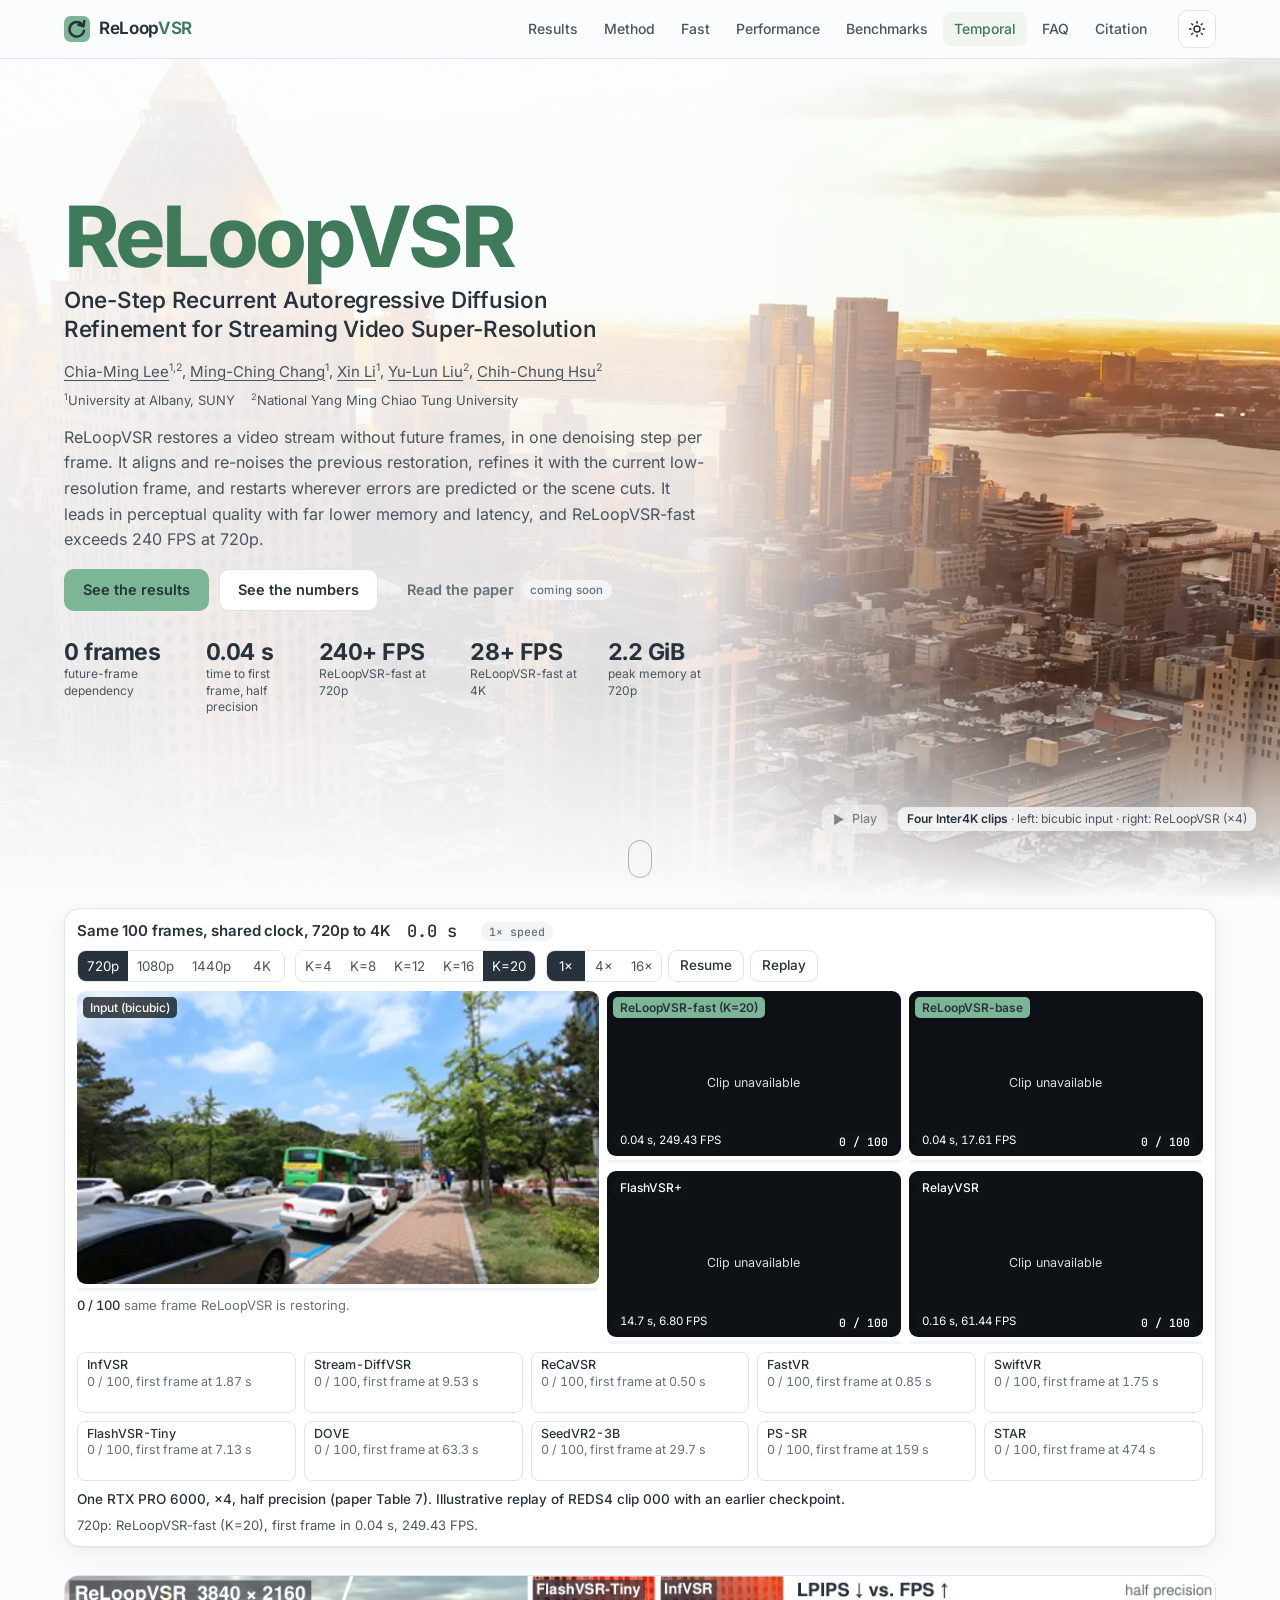
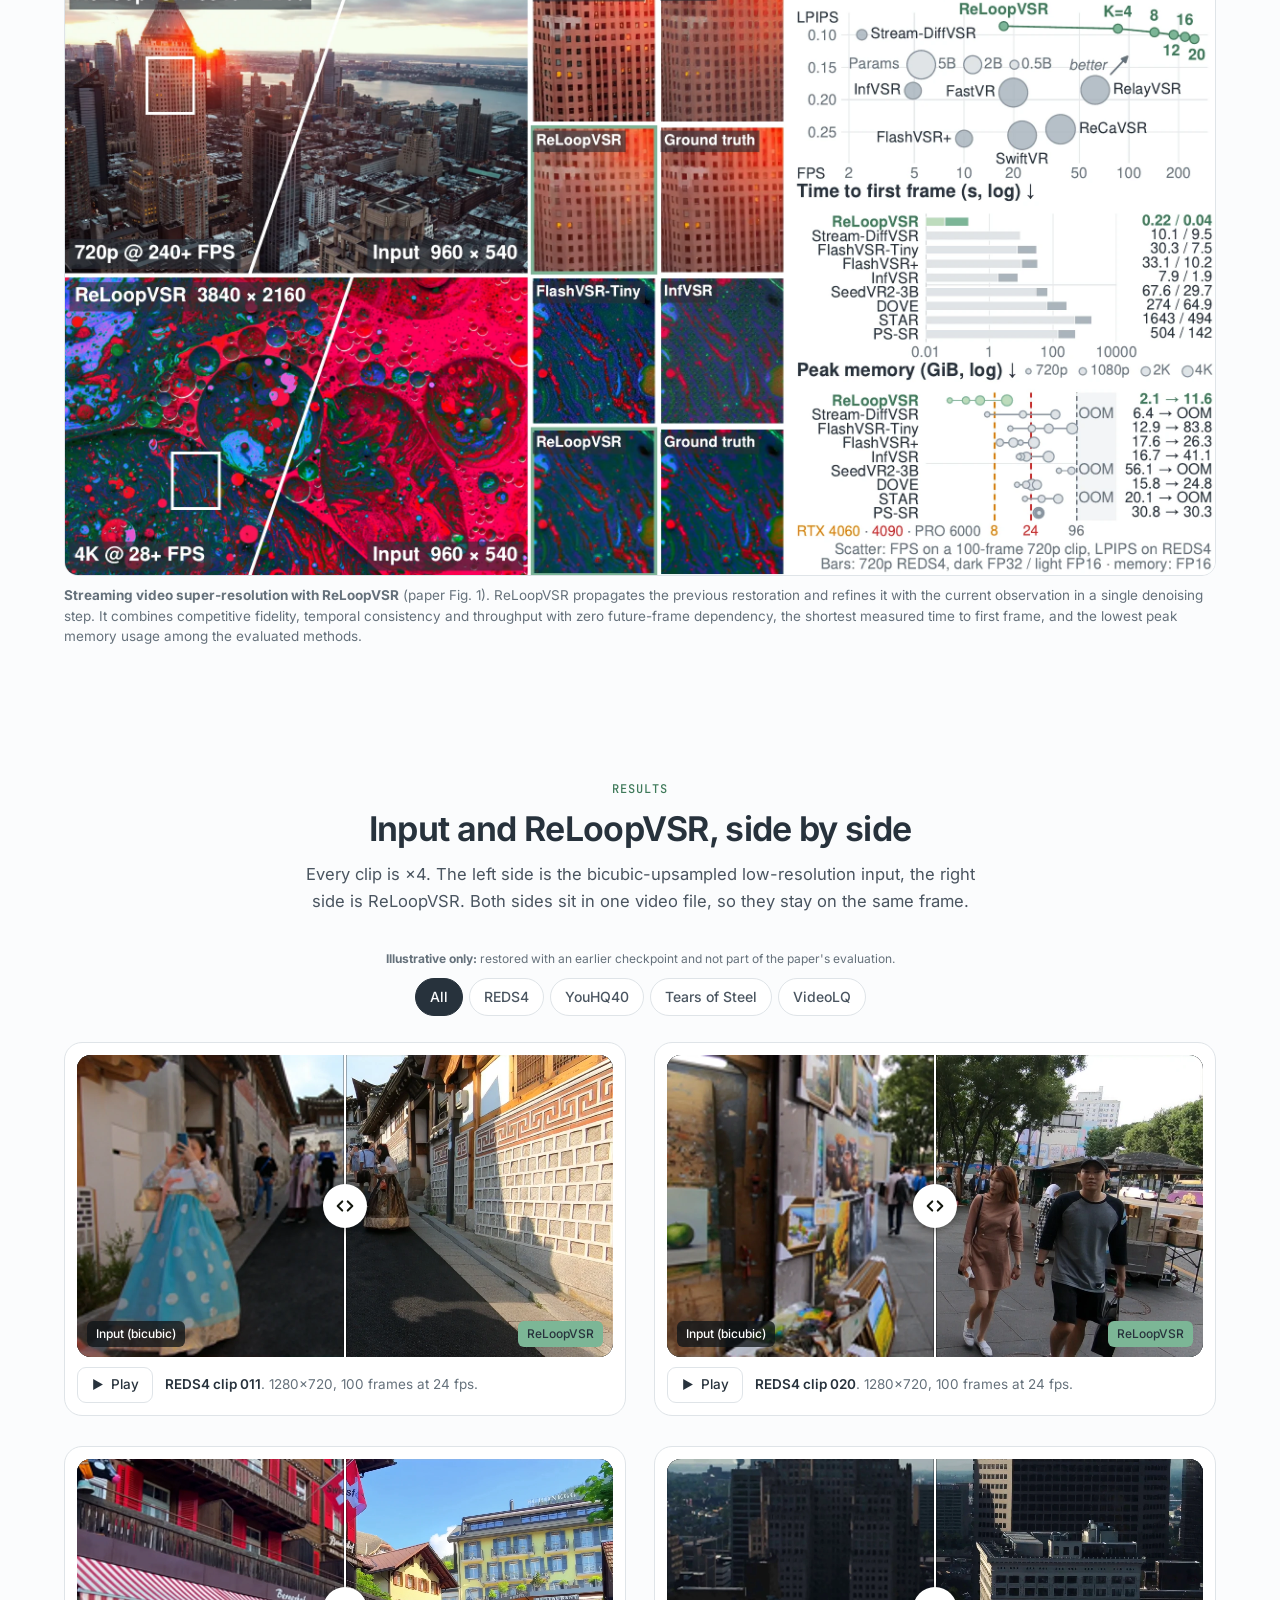
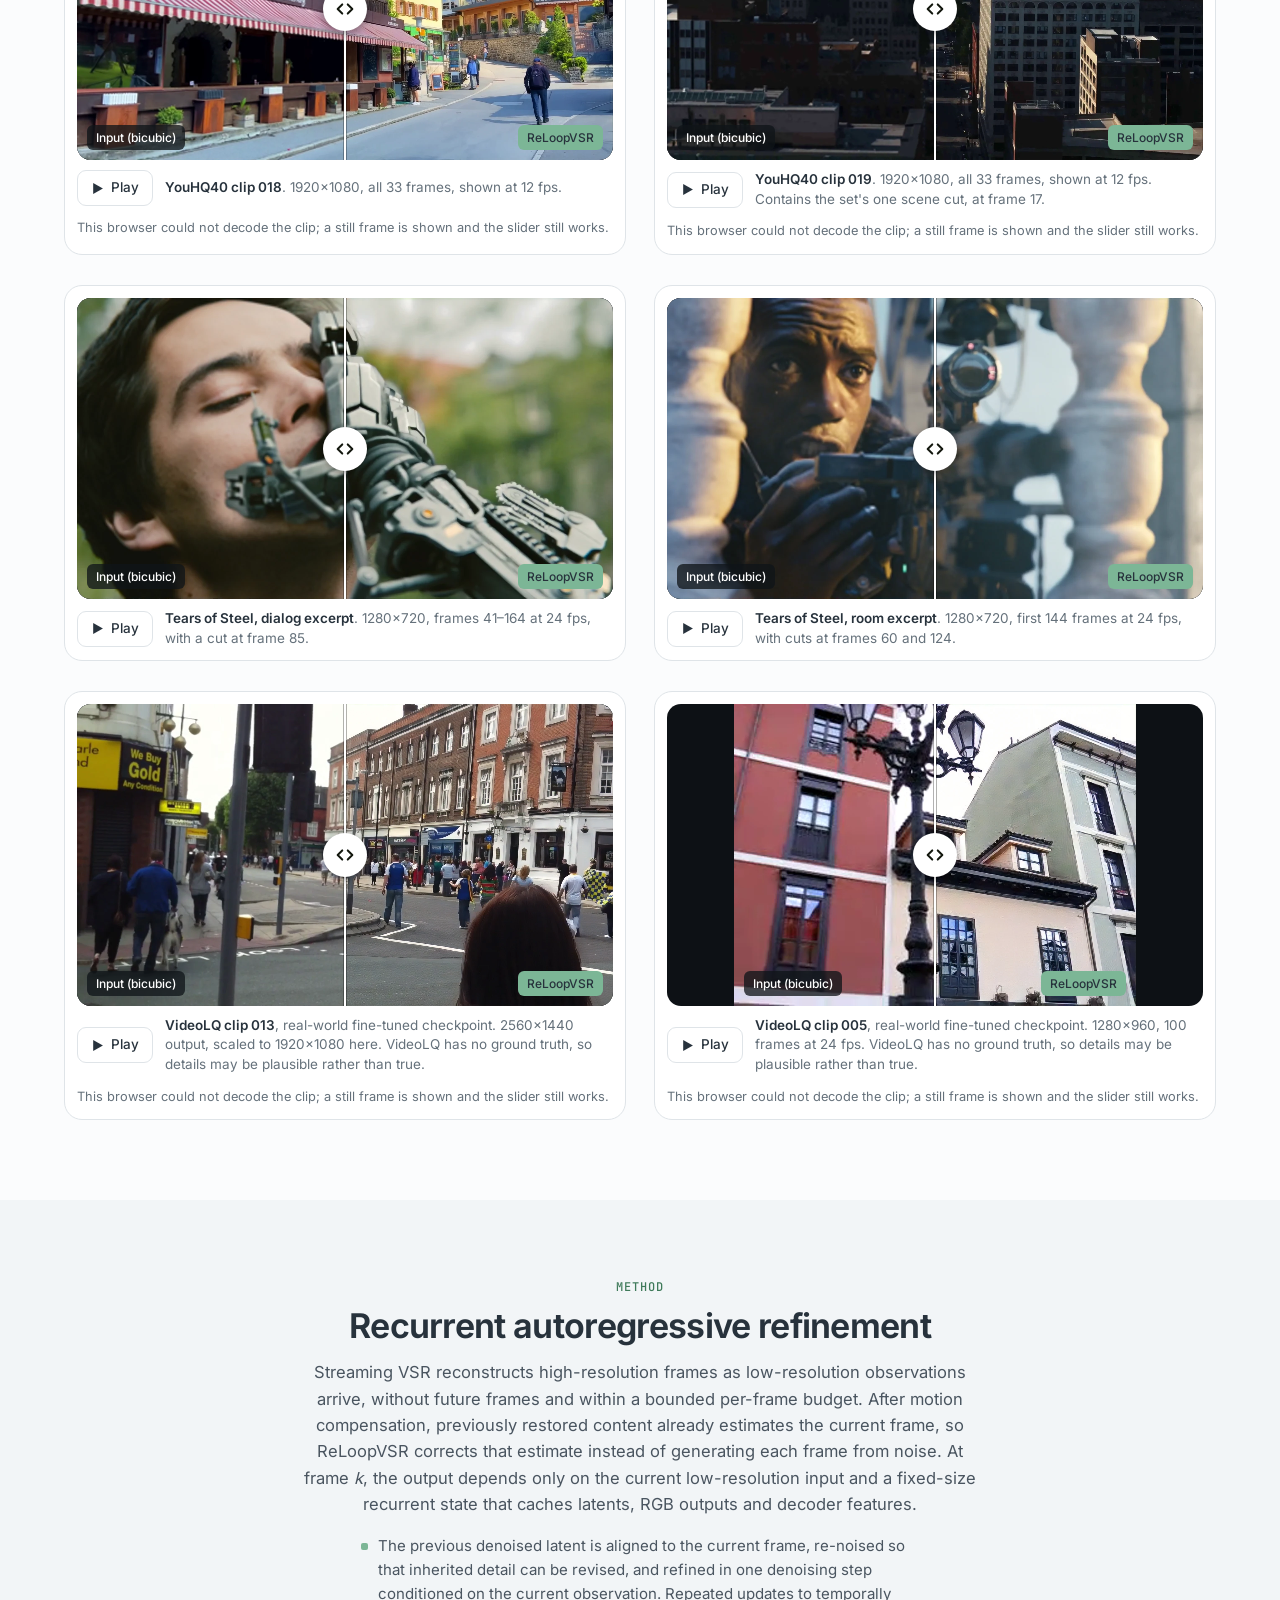
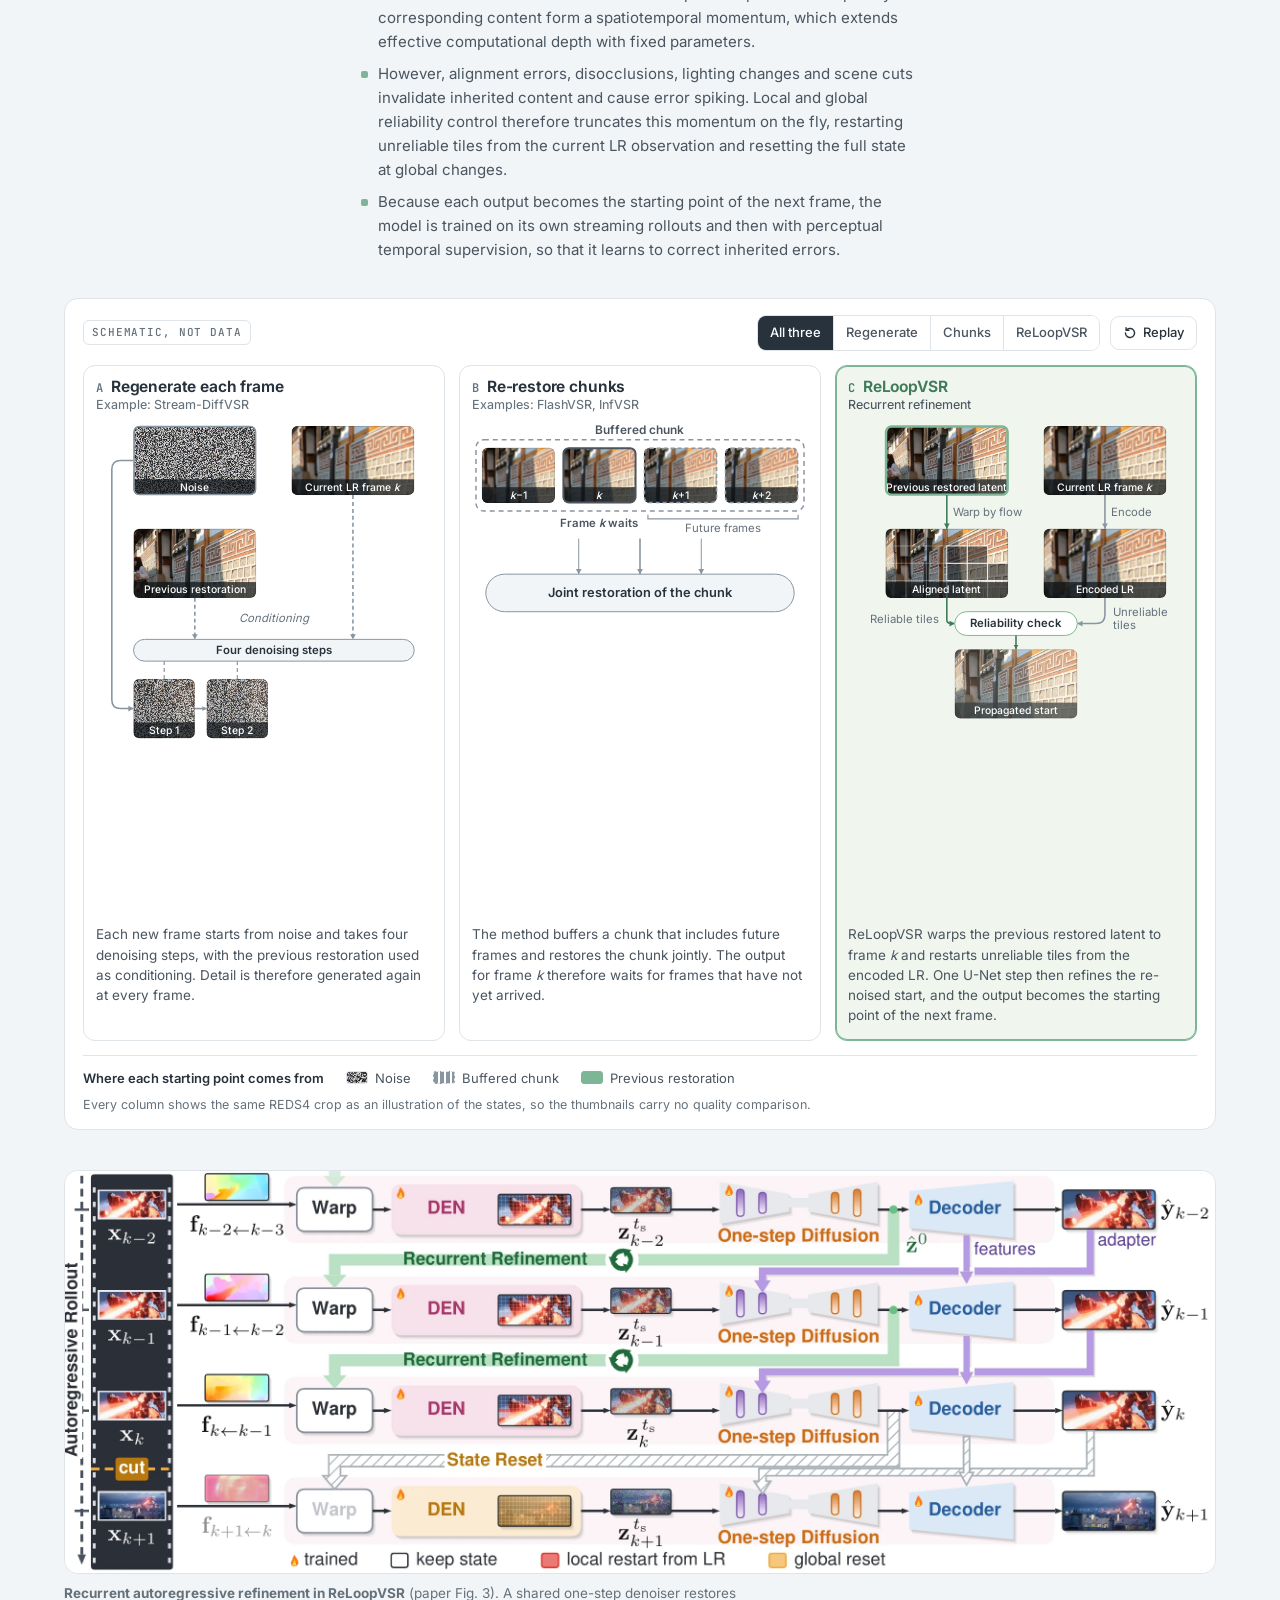
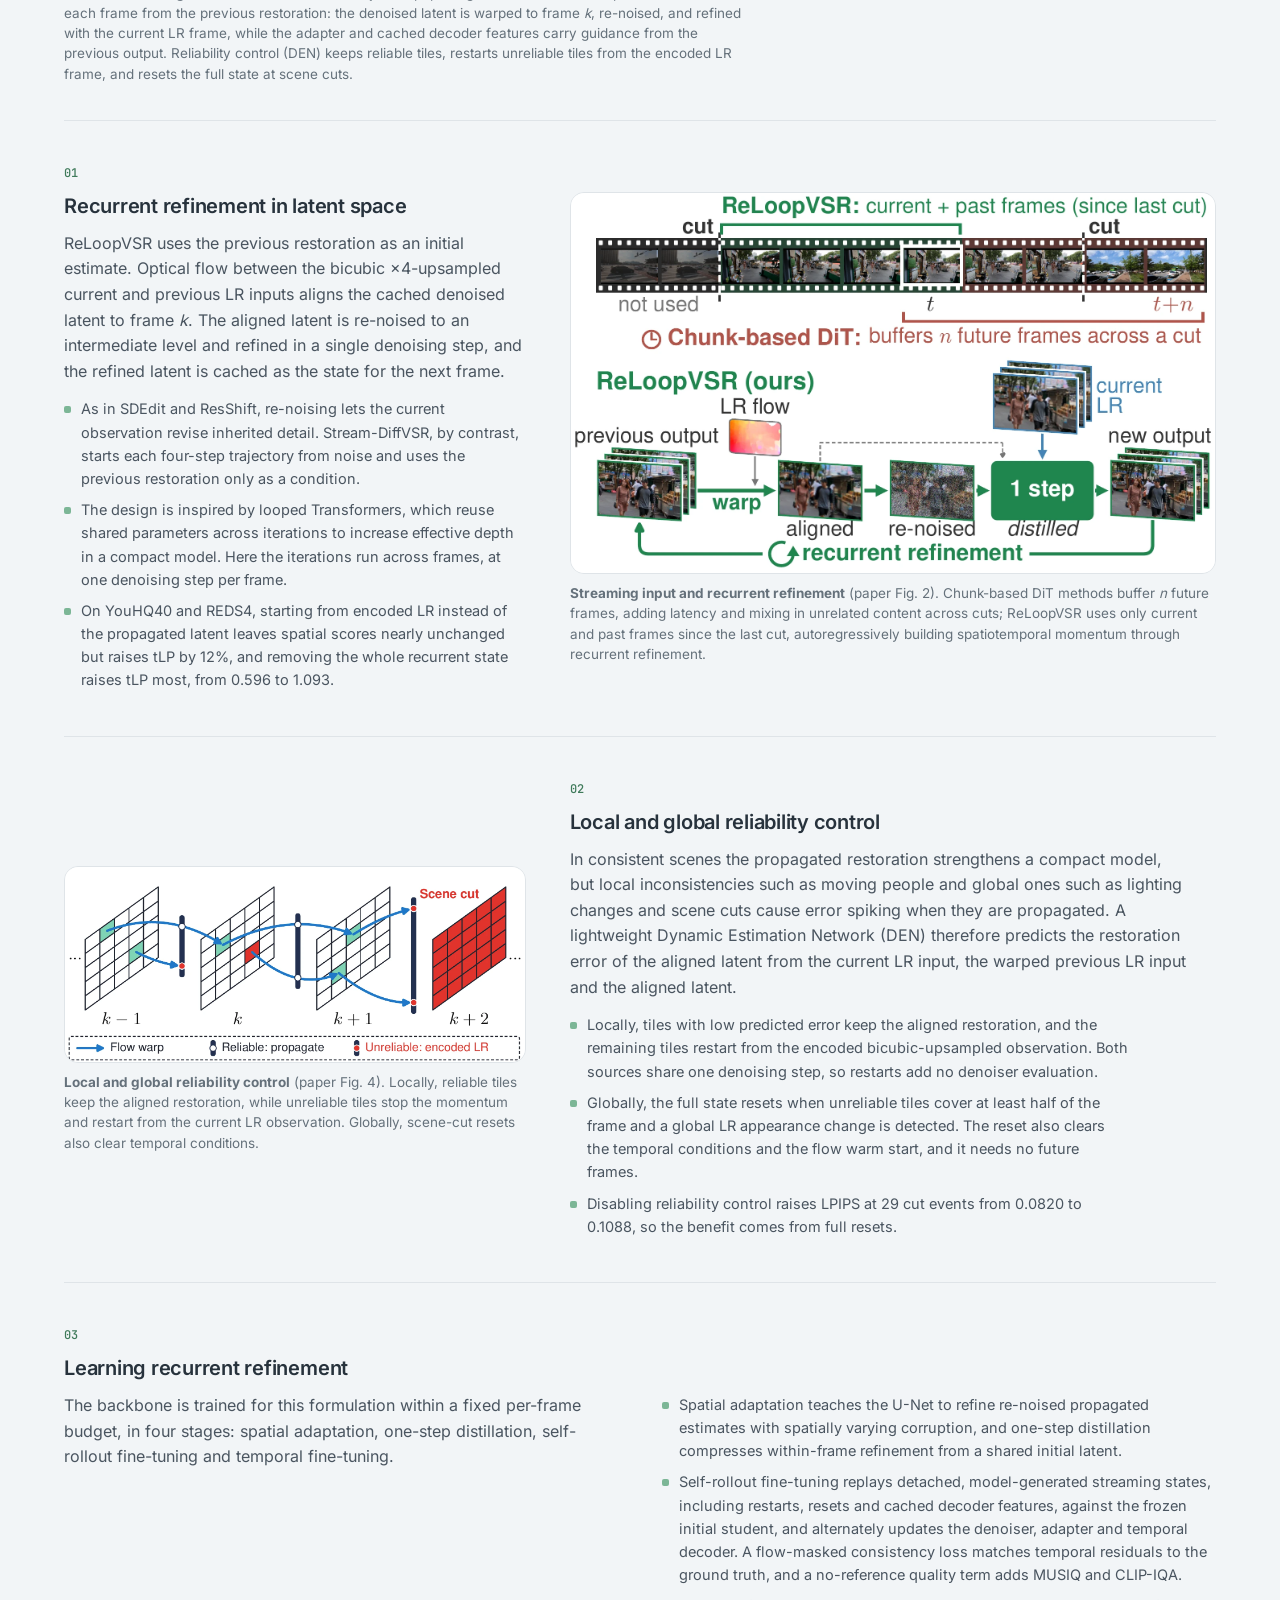
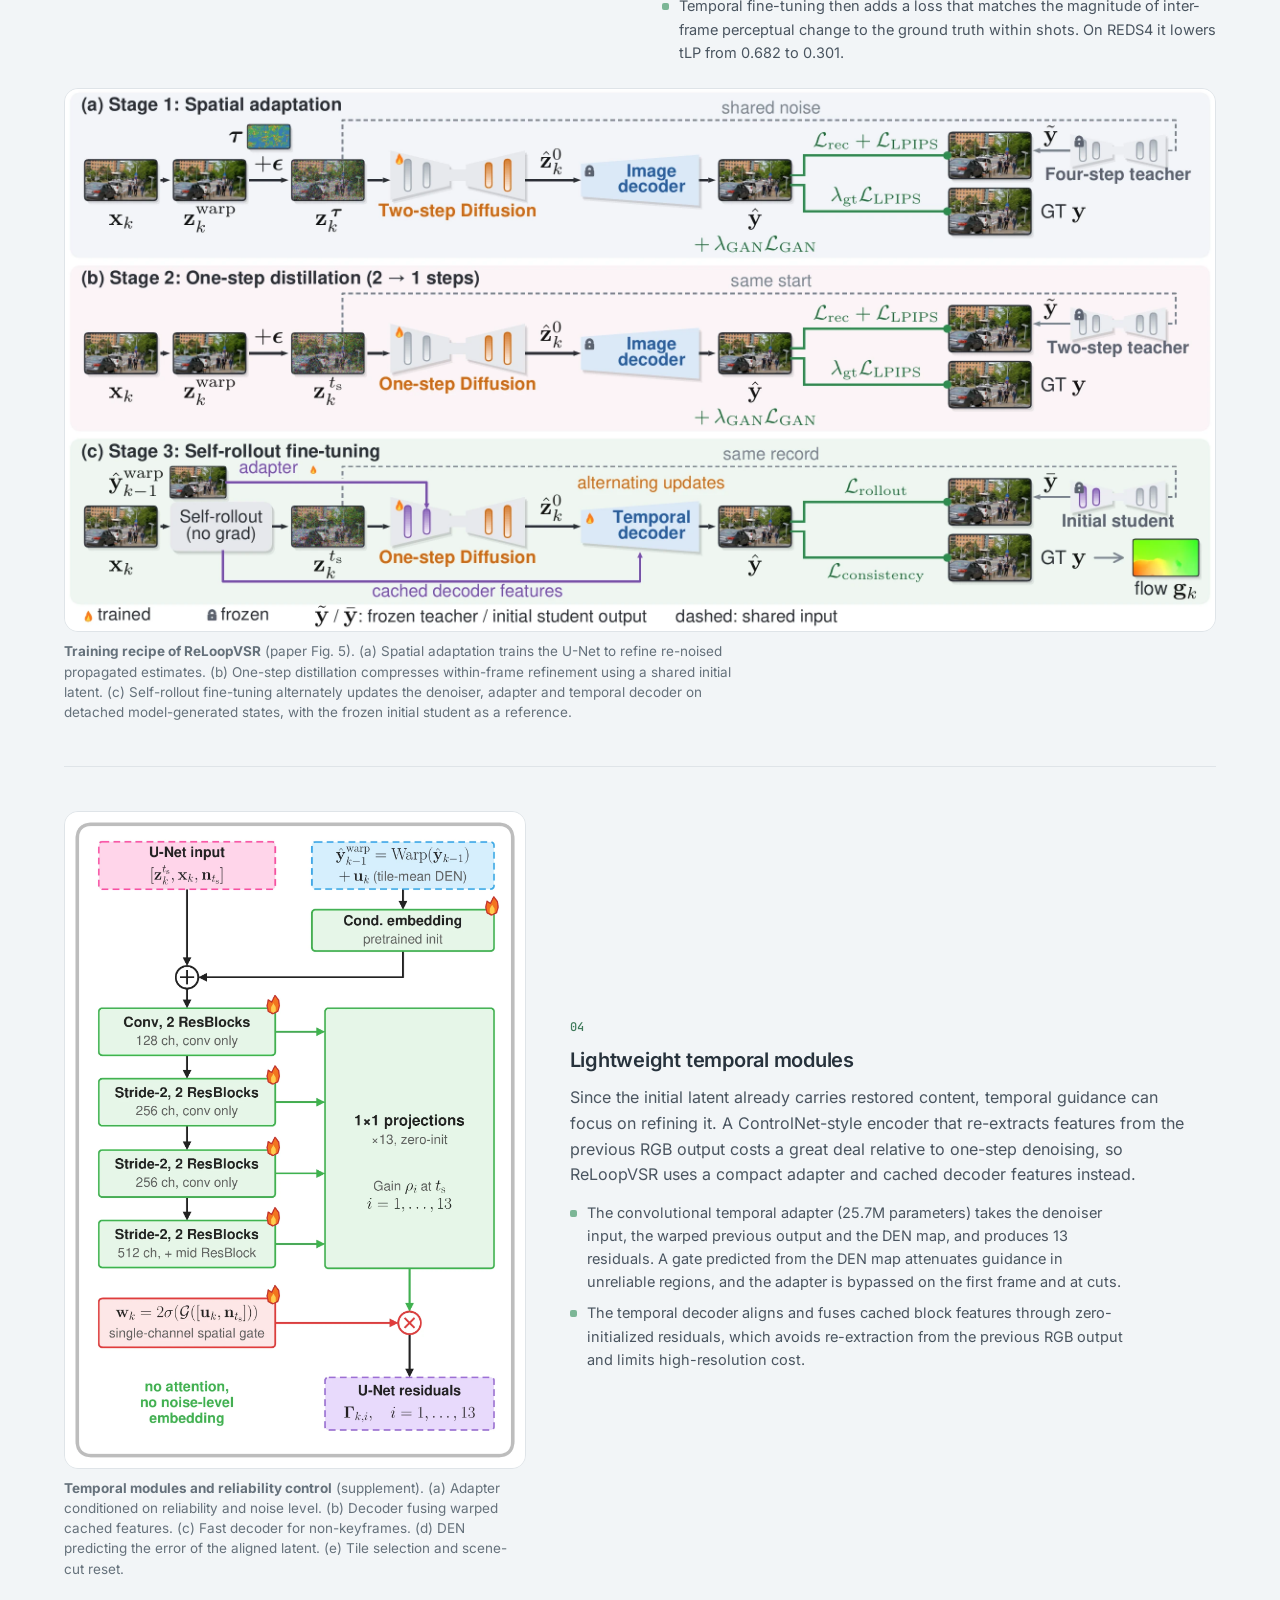
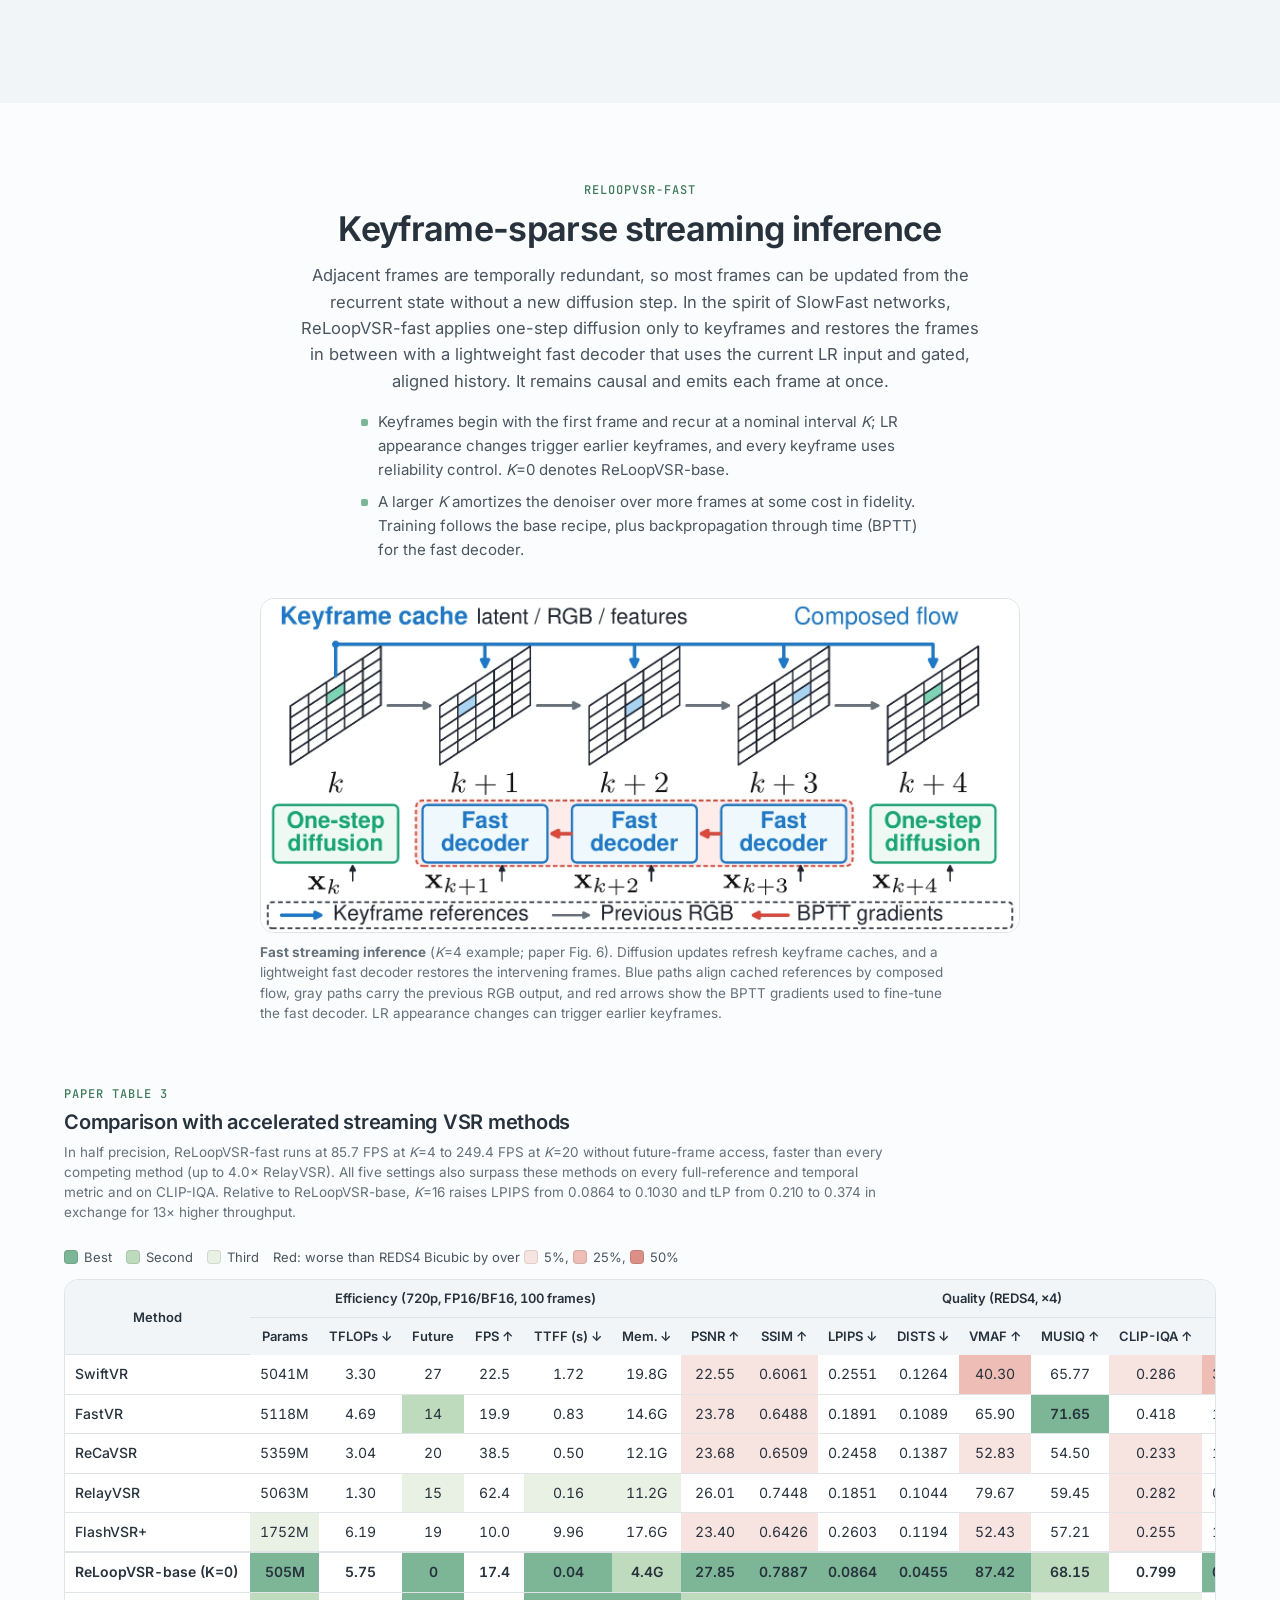
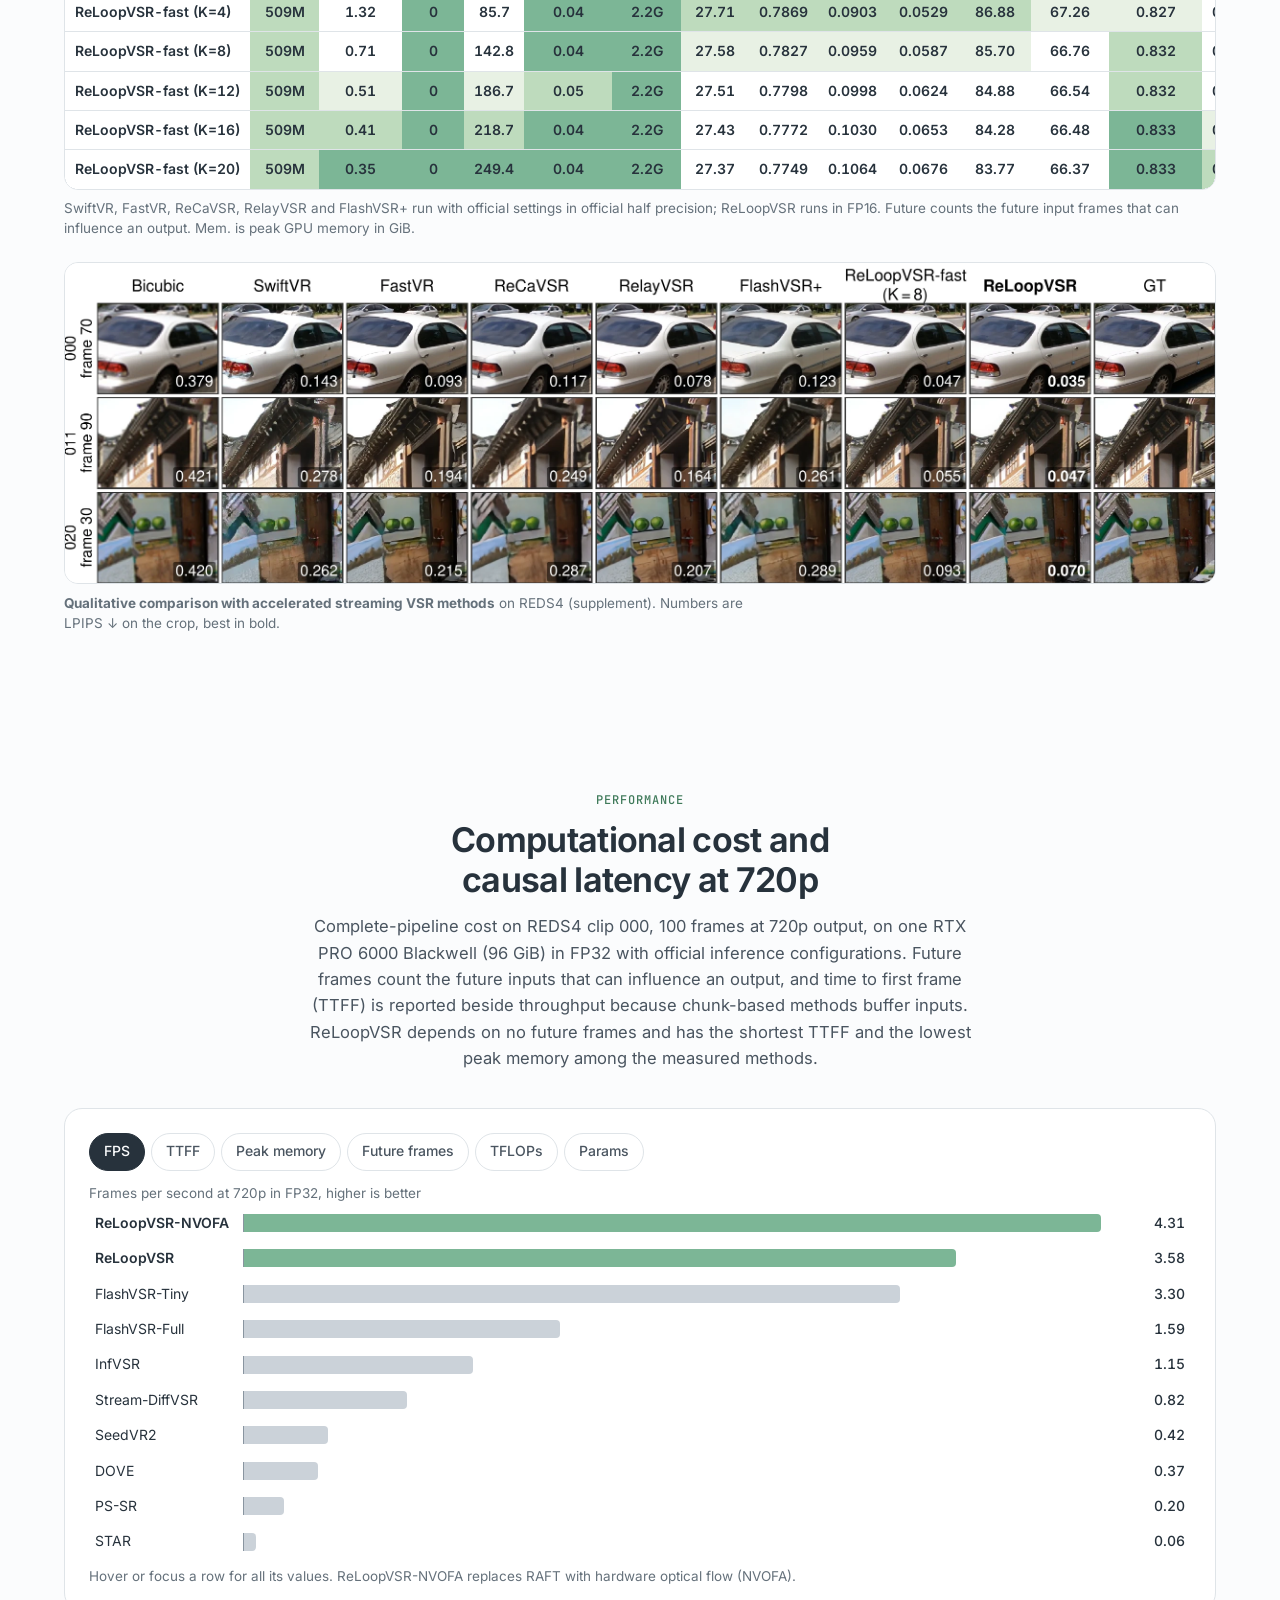
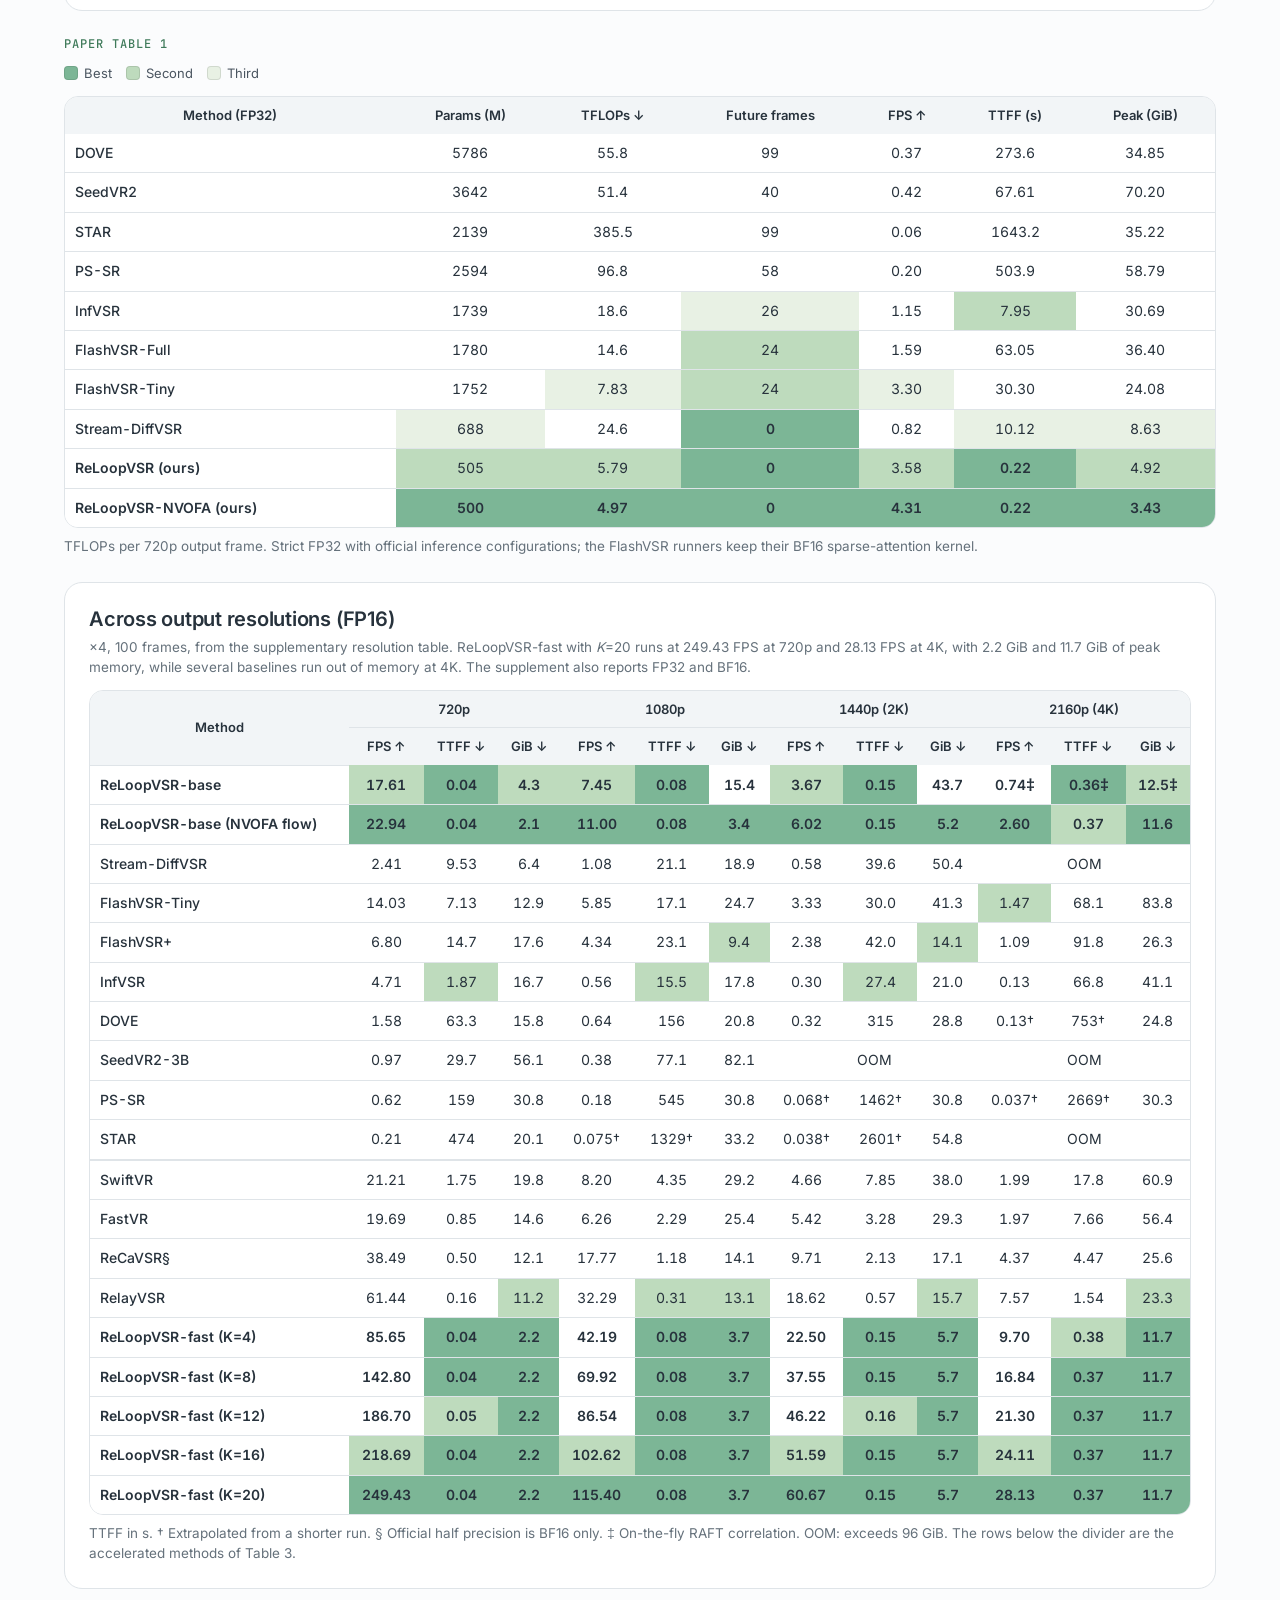
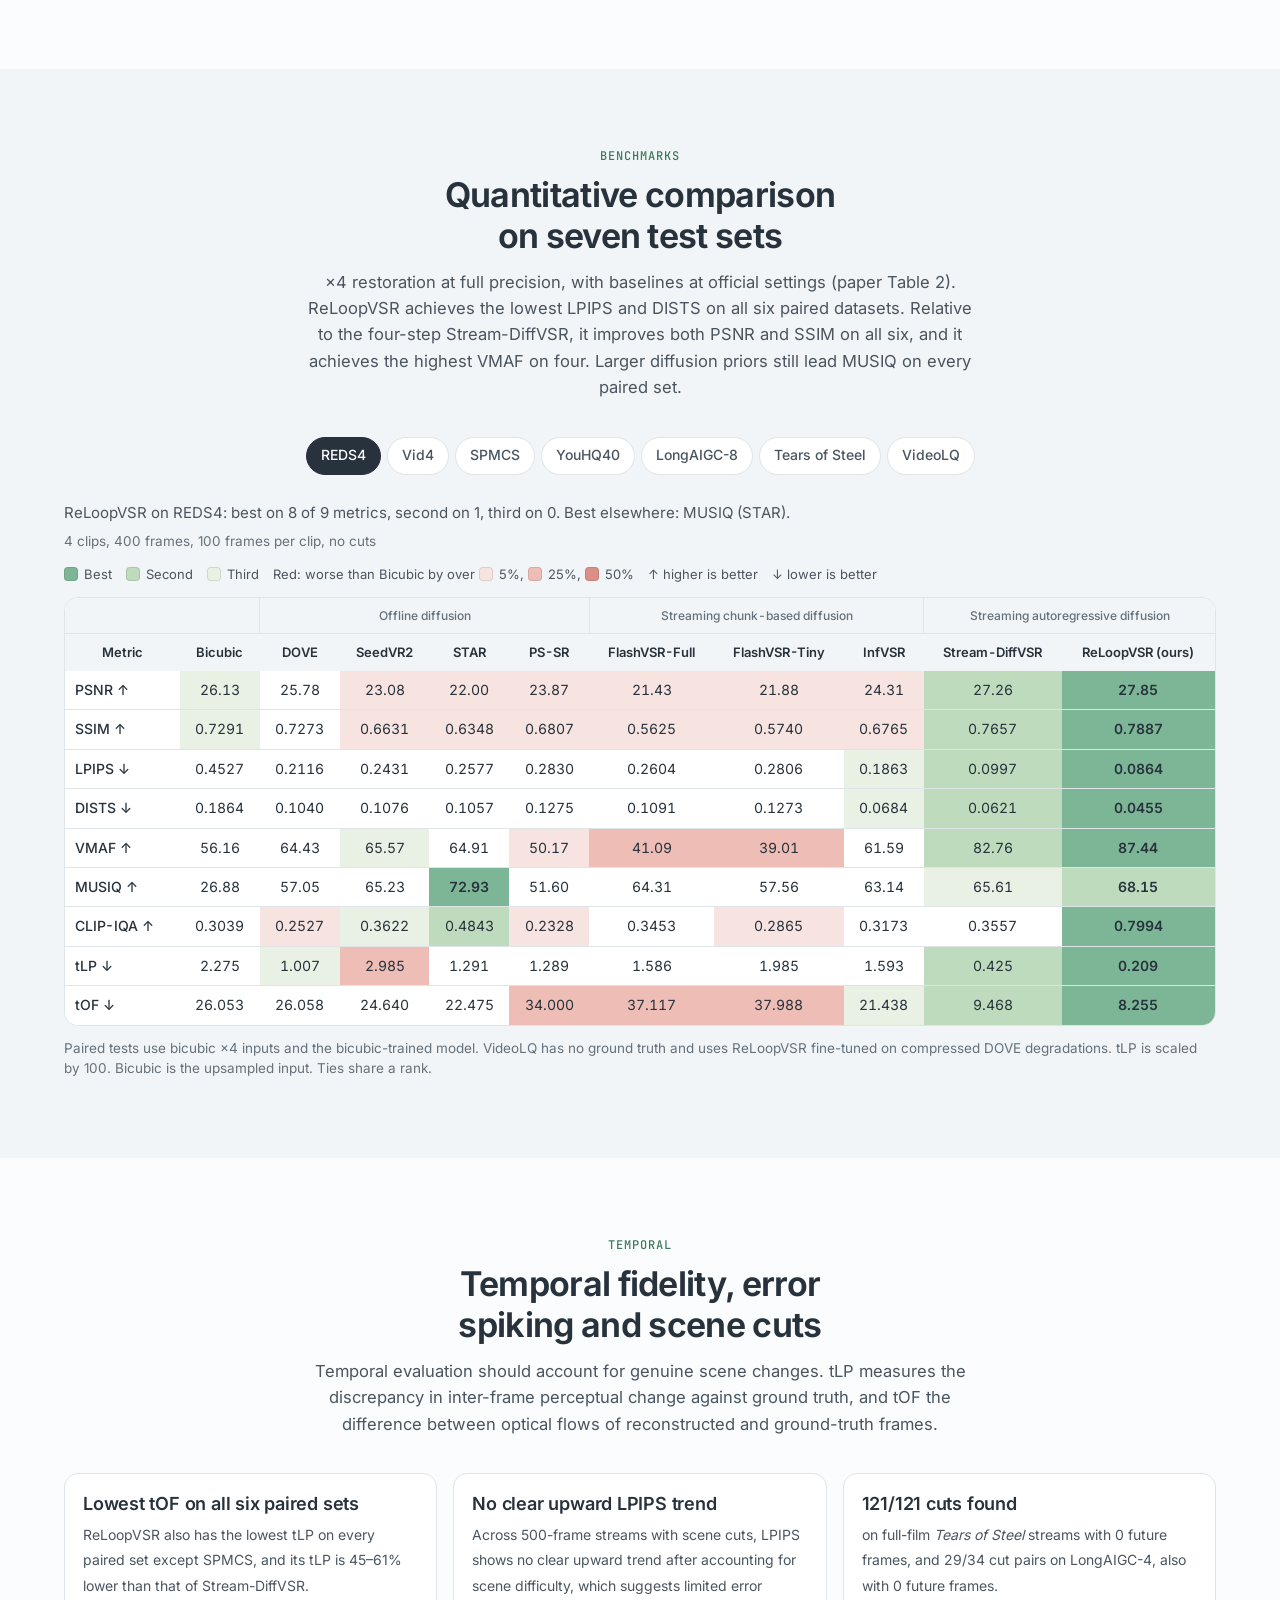
==== commit 6ec317b8: "Hero: replace the portrait clip with the Vessel staircase (Inter4K 460), structure the model restore" ====
--- a/index.html
+++ b/index.html
@@ -30,7 +30,7 @@
 
 <main id="main">
 <div class="hero" id="top">
-  <div class="hero-view" data-clip="hero" data-desc="Four Inter4K clips (city aerials, a portrait and a rose), split into the bicubic-upsampled input and the ReLoopVSR output"><img class="hero-poster" src="media/poster/hero_split.webp?v=20261118r" width="1920" height="1080" alt="" fetchpriority="high" decoding="async"></div>
+  <div class="hero-view" data-clip="hero" data-desc="Four Inter4K clips (city aerials, a honeycomb staircase and a rose), split into the bicubic-upsampled input and the ReLoopVSR output"><img class="hero-poster" src="media/poster/hero_split.webp?v=20261118r" width="1920" height="1080" alt="" fetchpriority="high" decoding="async"></div>
   <div class="hero-fade" aria-hidden="true"></div>
   <div class="hero-inner wrap"><div class="hero-text">
     <h1 class="hero-title"><em>ReLoopVSR</em><span class="vh">: </span><span class="hero-sub"><span class="nb">One-Step</span> Recurrent Autoregressive Diffusion Refinement for Streaming Video Super-Resolution</span></h1>
@@ -255,8 +255,8 @@
   <p>Test material: REDS4, YouHQ40, the LongAIGC-8 videos and VideoLQ, as used in the paper, shown for research comparison. <i>Tears of Steel</i> (CC) Blender Foundation.</p>
   <p>Numbers come from the paper's tables. This page loads no external resources and collects no data. Fonts: Inter and JetBrains Mono, SIL Open Font License (see assets/fonts).</p>
 </div></footer>
-<script src="assets/data.js?v=20261118r" defer></script>
+<script src="assets/data.js?v=20261118s" defer></script>
 <script src="assets/schematic.js?v=20261118" defer></script>
-<script src="assets/app.js?v=20261118r" defer></script>
+<script src="assets/app.js?v=20261118s" defer></script>
 </body>
 </html>
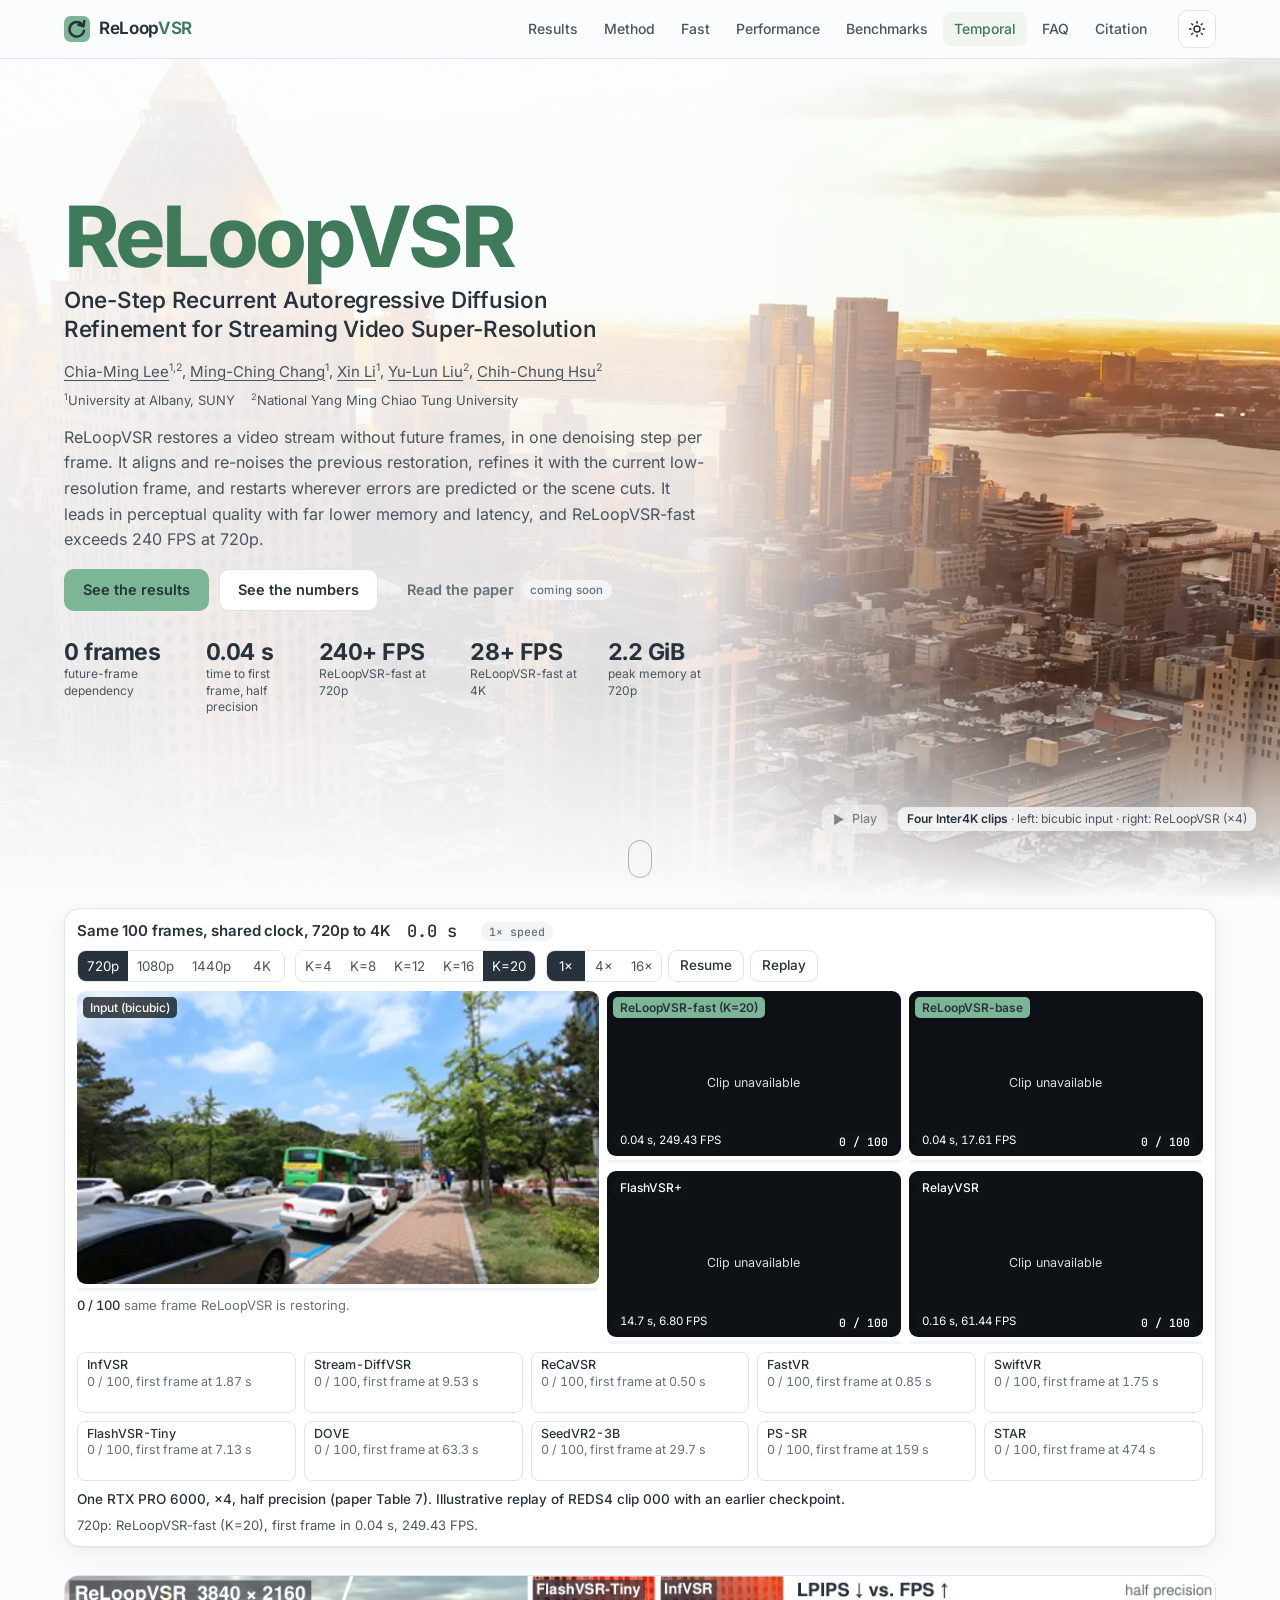
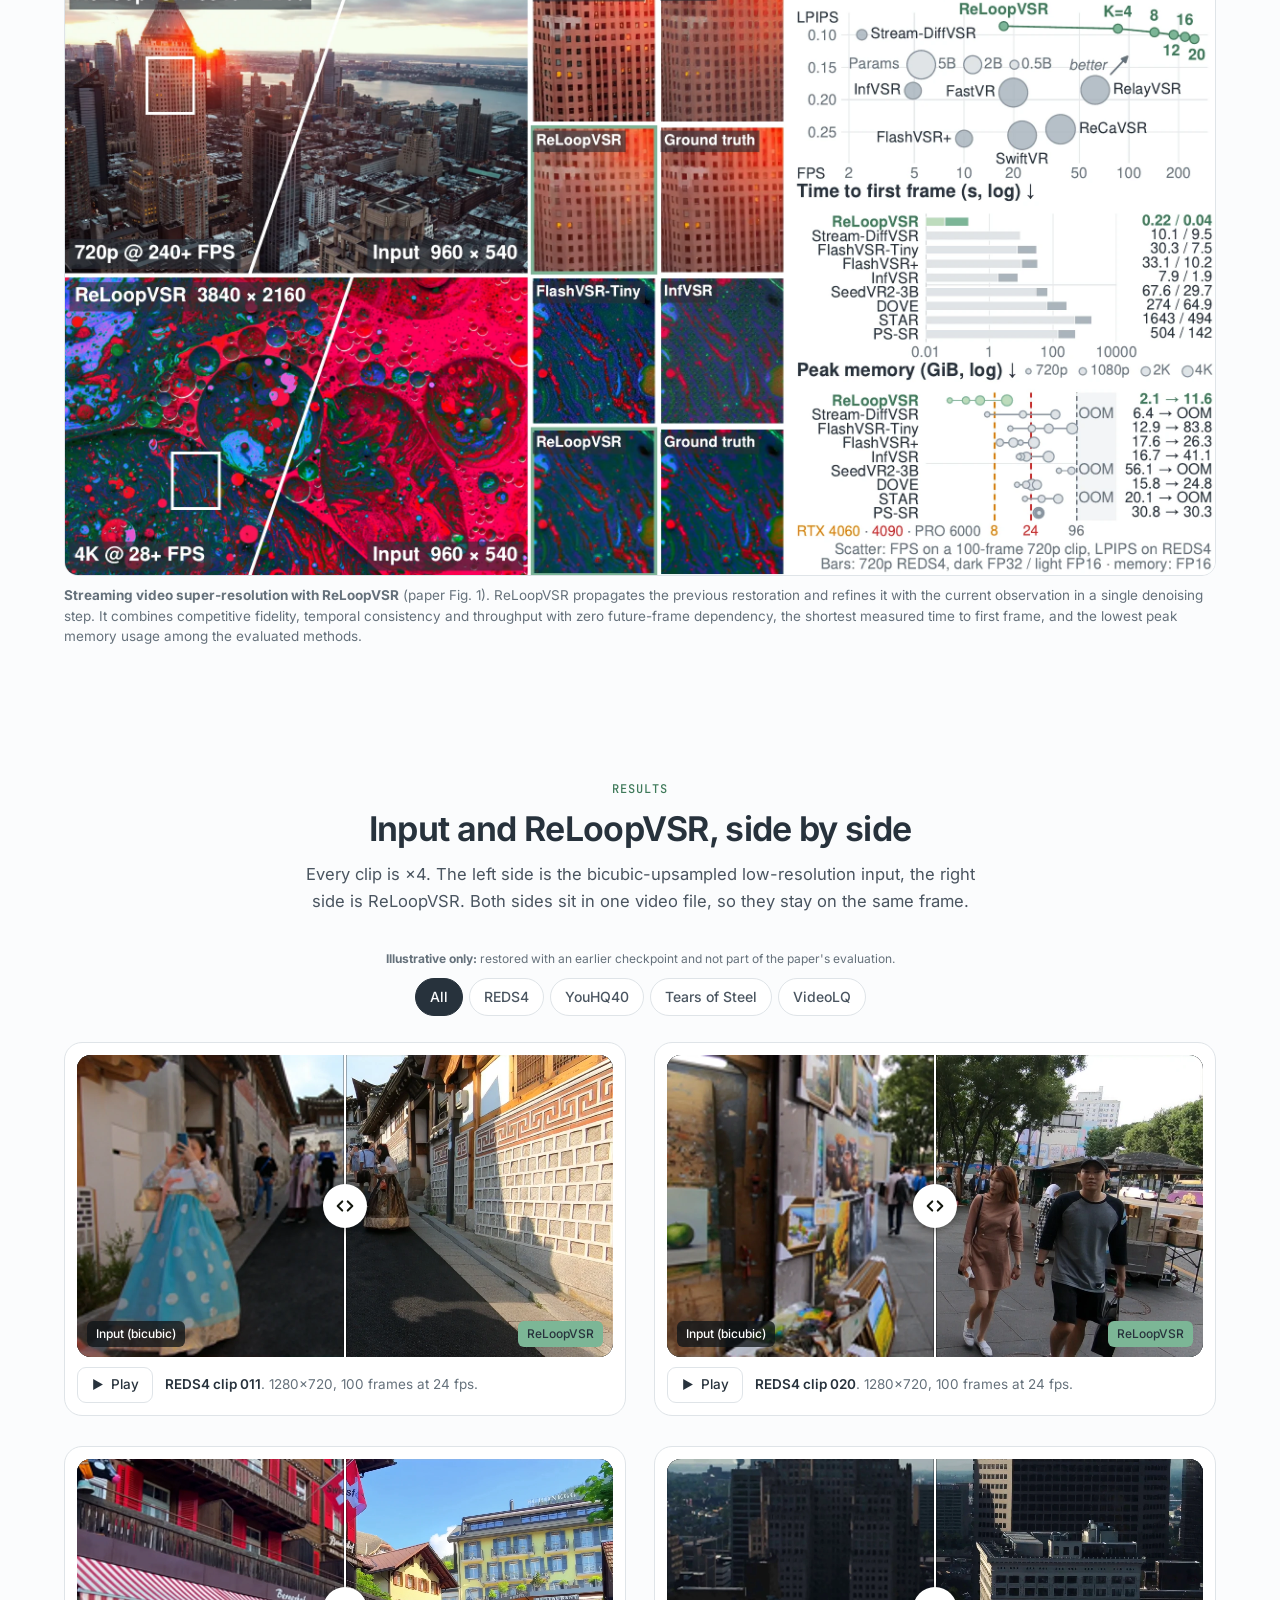
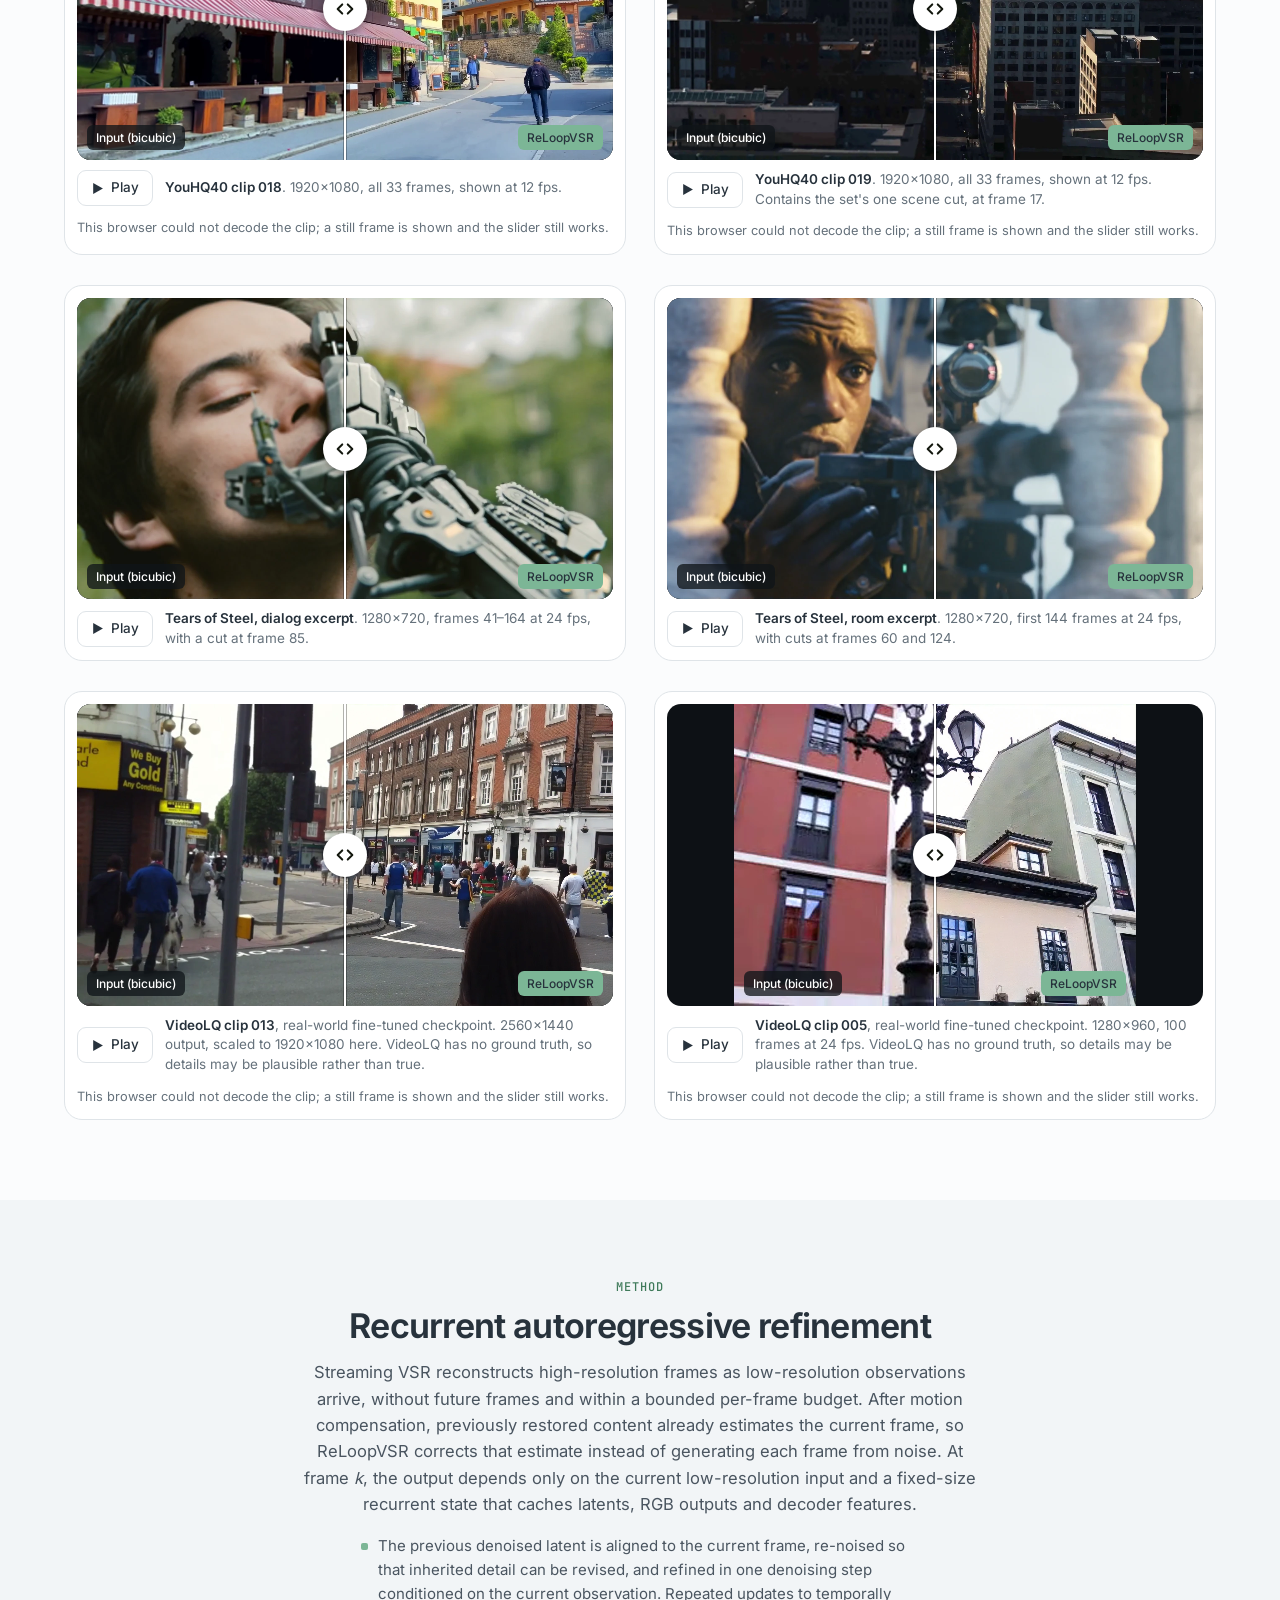
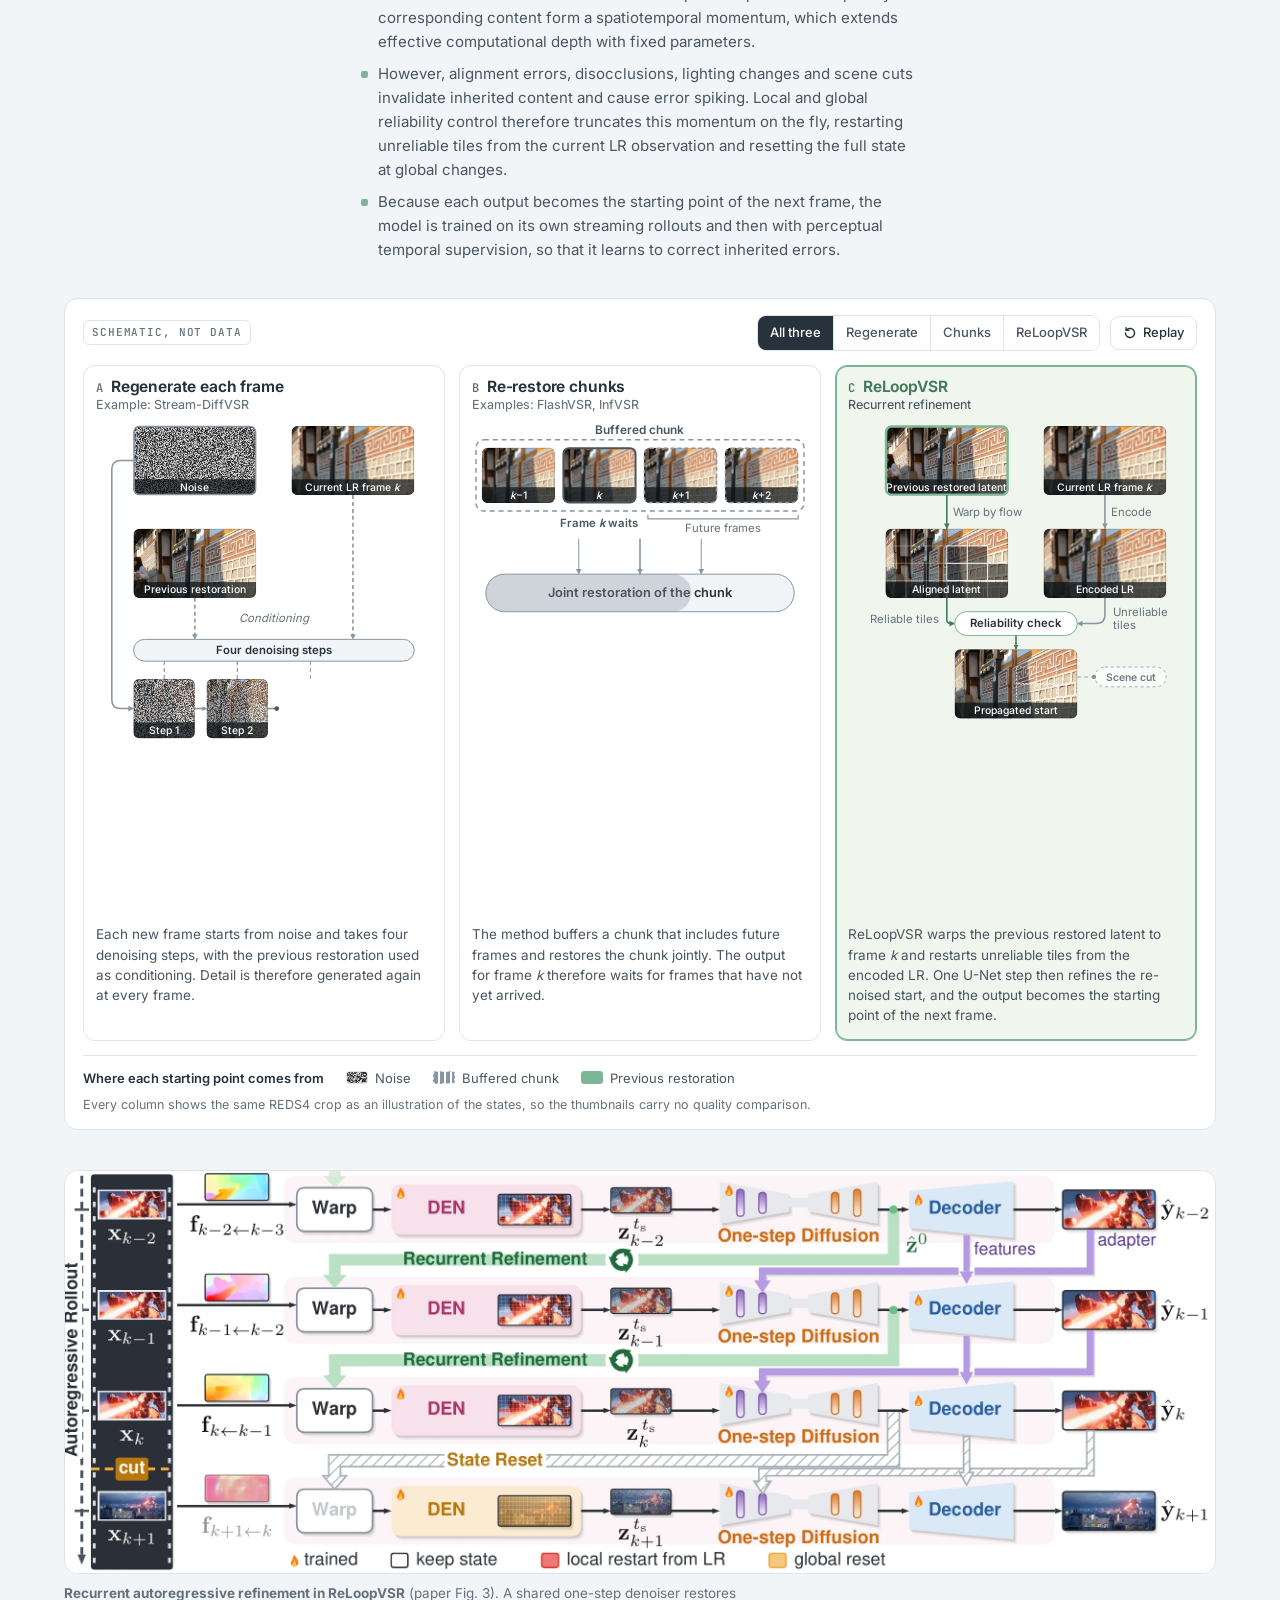
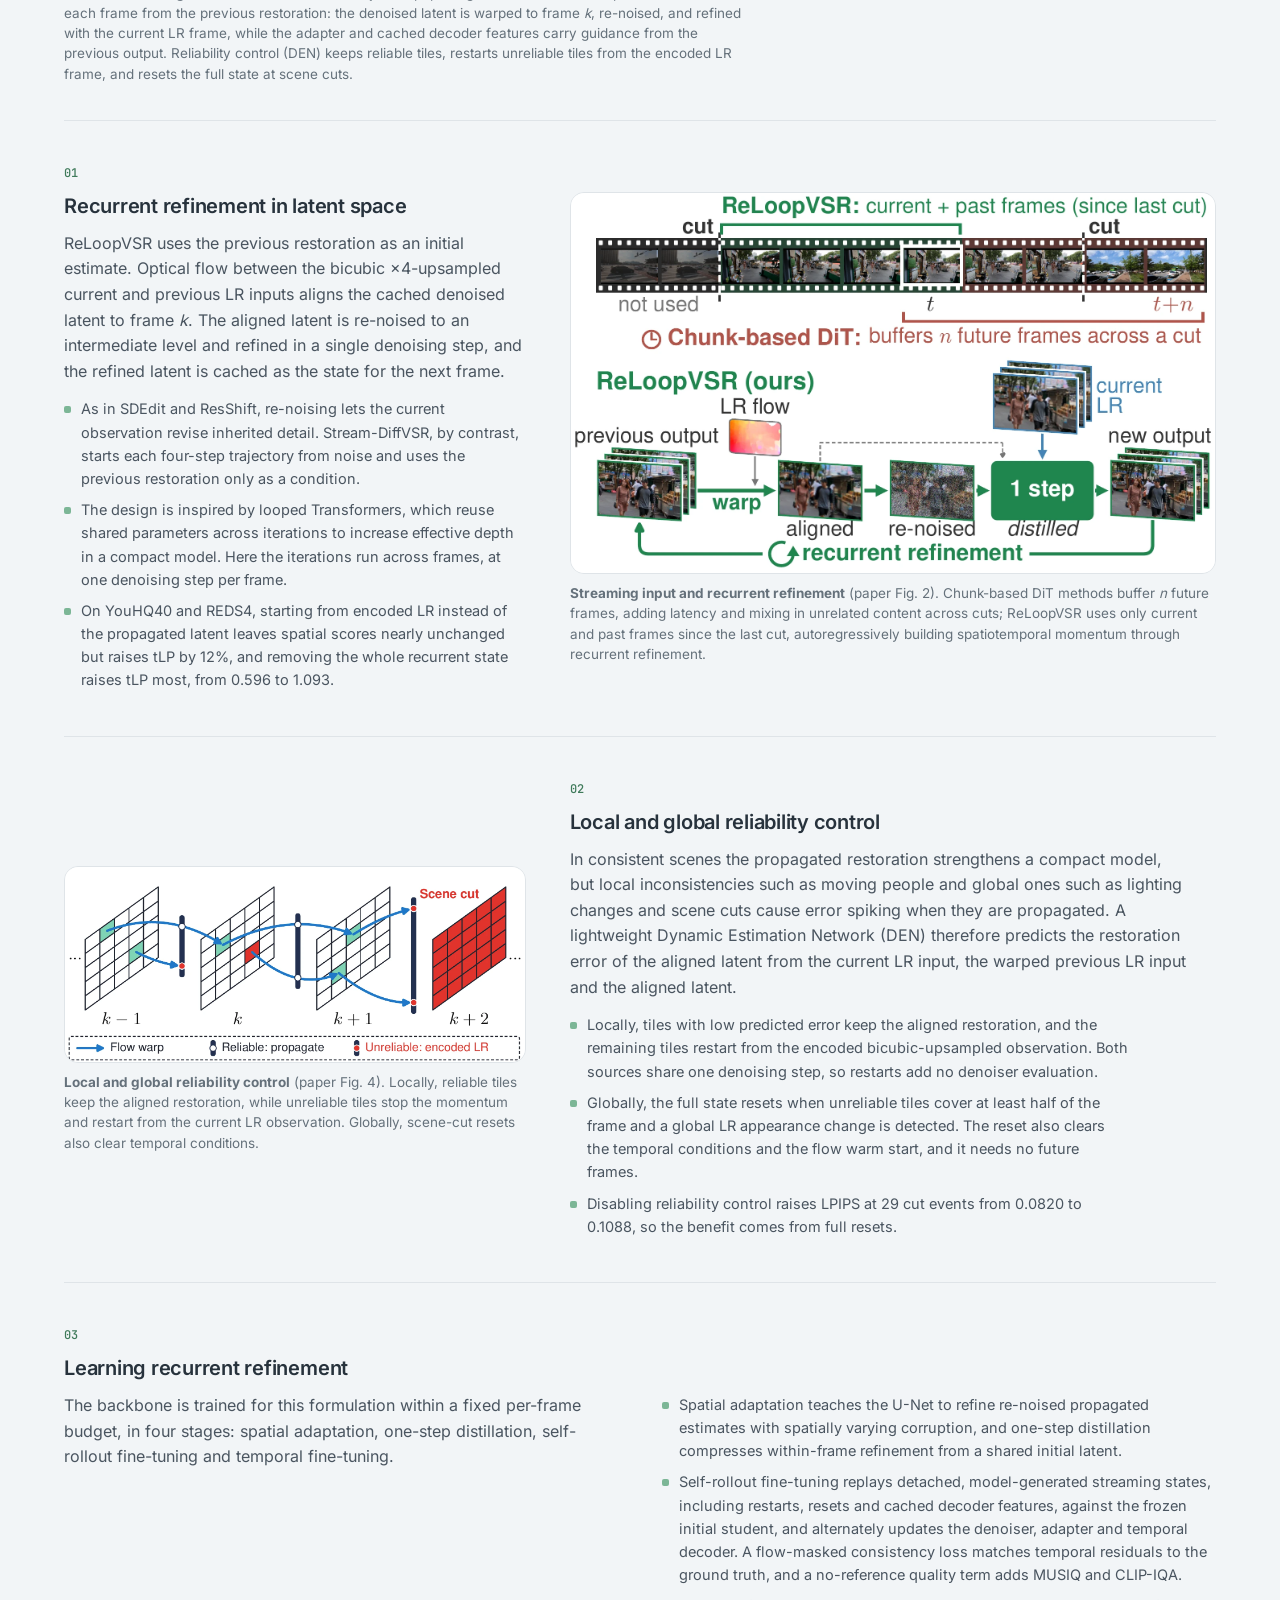
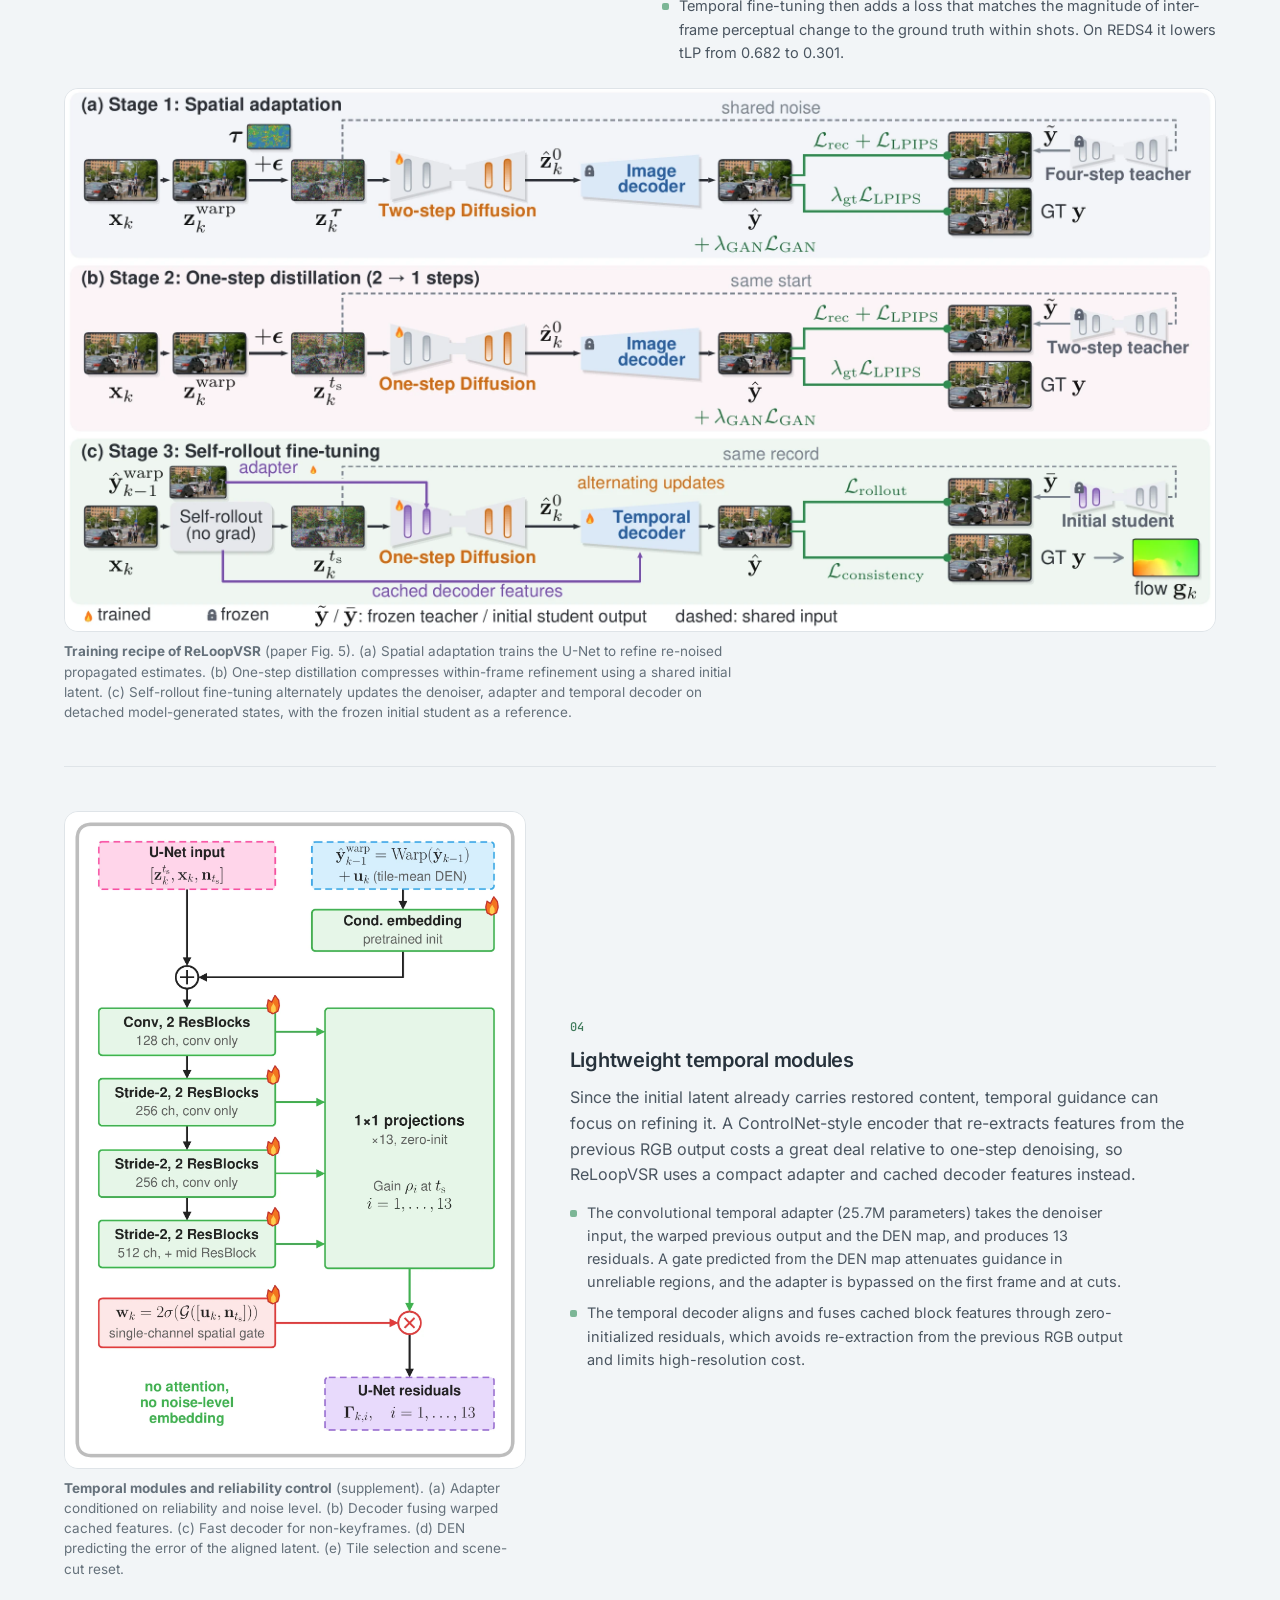
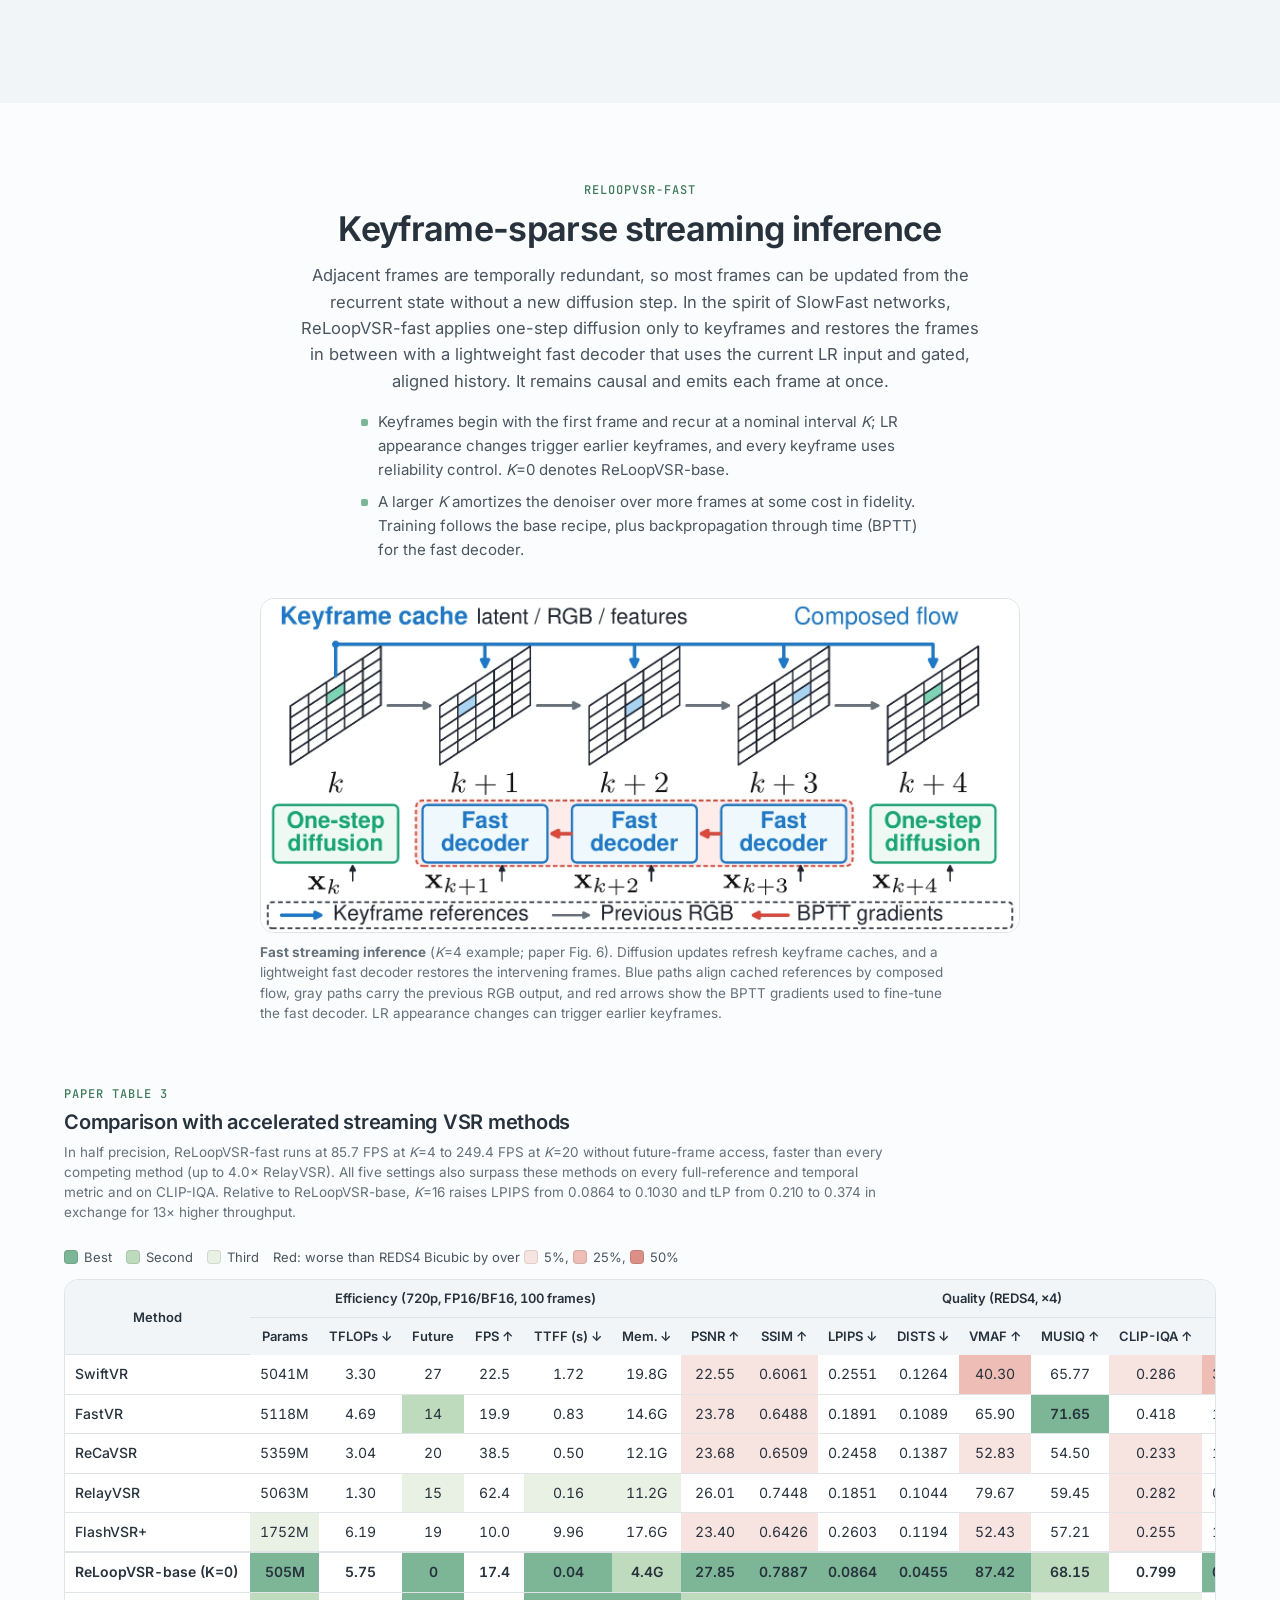
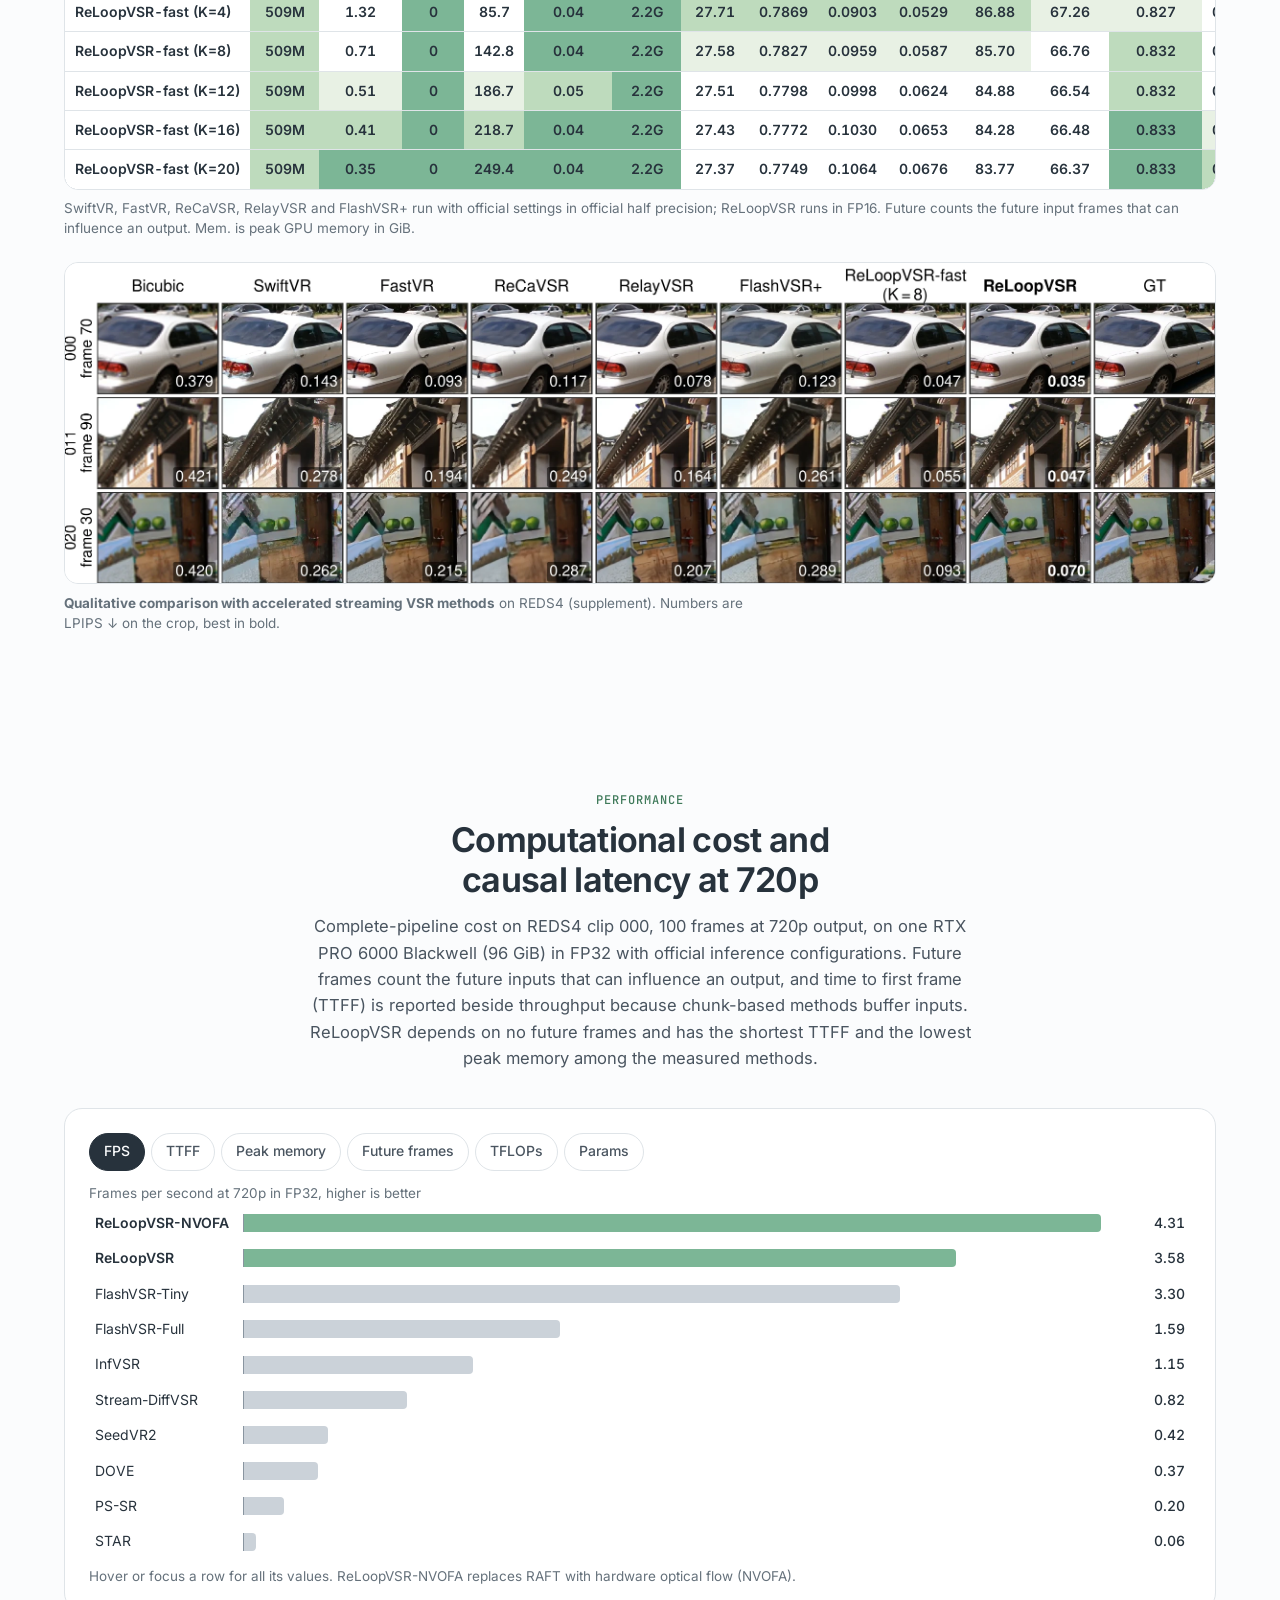
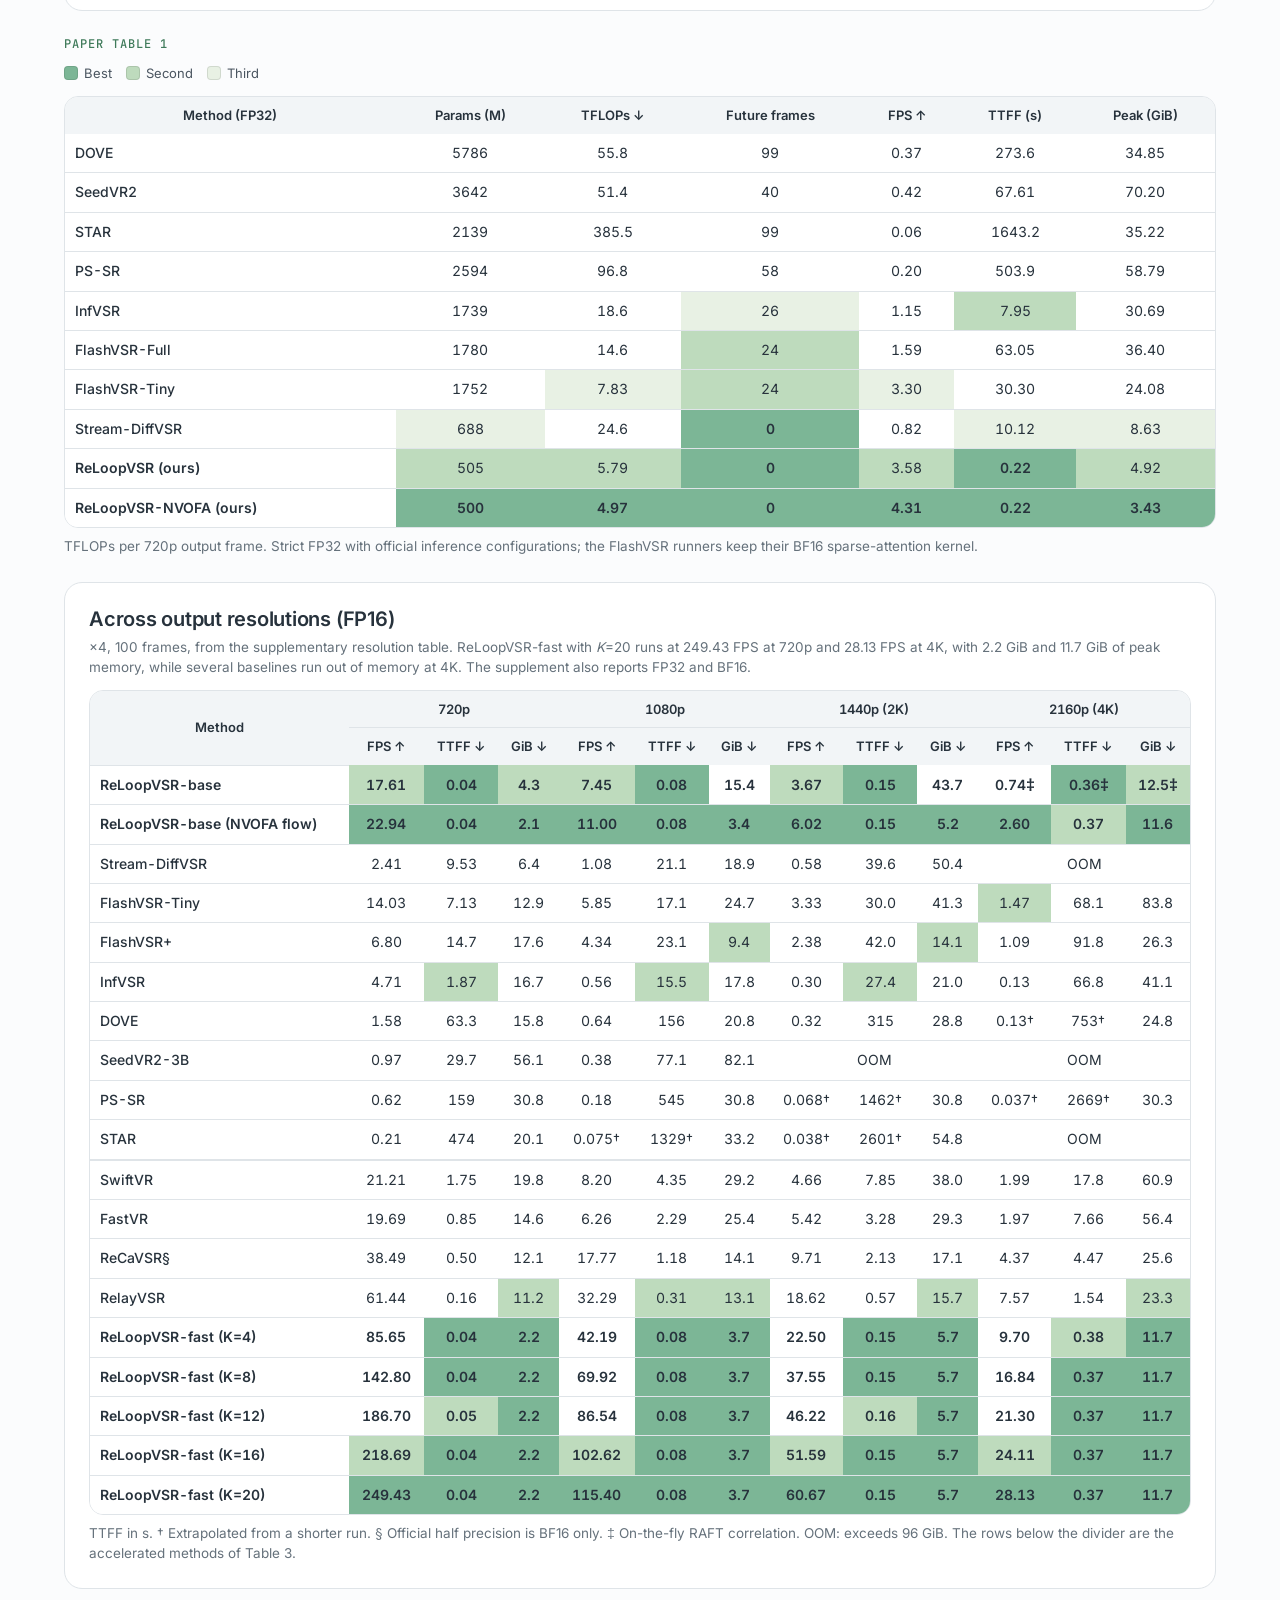
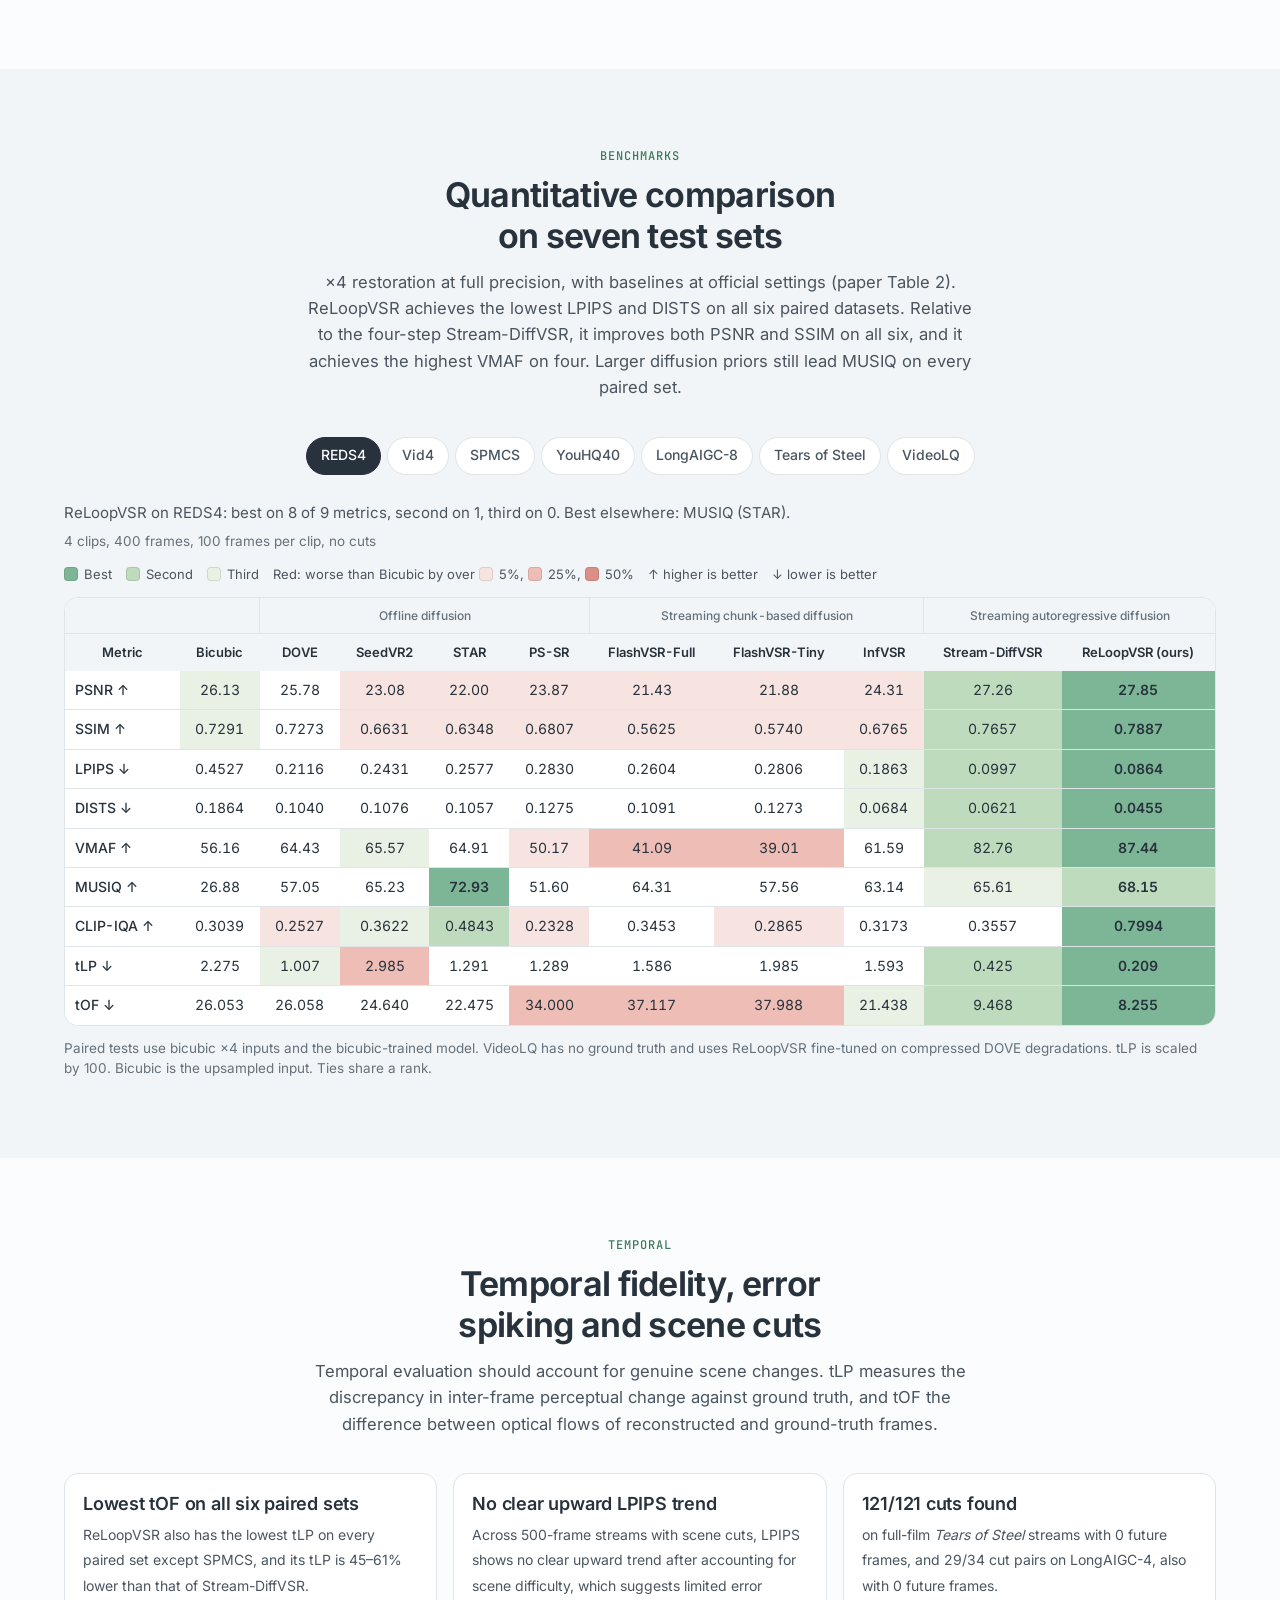
==== commit 19f610ae: "Hero: Vessel clip framed with the stairwell centre on the right, clear of the text Co-Authored-By: C" ====
--- a/index.html
+++ b/index.html
@@ -255,7 +255,7 @@
   <p>Test material: REDS4, YouHQ40, the LongAIGC-8 videos and VideoLQ, as used in the paper, shown for research comparison. <i>Tears of Steel</i> (CC) Blender Foundation.</p>
   <p>Numbers come from the paper's tables. This page loads no external resources and collects no data. Fonts: Inter and JetBrains Mono, SIL Open Font License (see assets/fonts).</p>
 </div></footer>
-<script src="assets/data.js?v=20261118s" defer></script>
+<script src="assets/data.js?v=20261118t" defer></script>
 <script src="assets/schematic.js?v=20261118" defer></script>
 <script src="assets/app.js?v=20261118s" defer></script>
 </body>
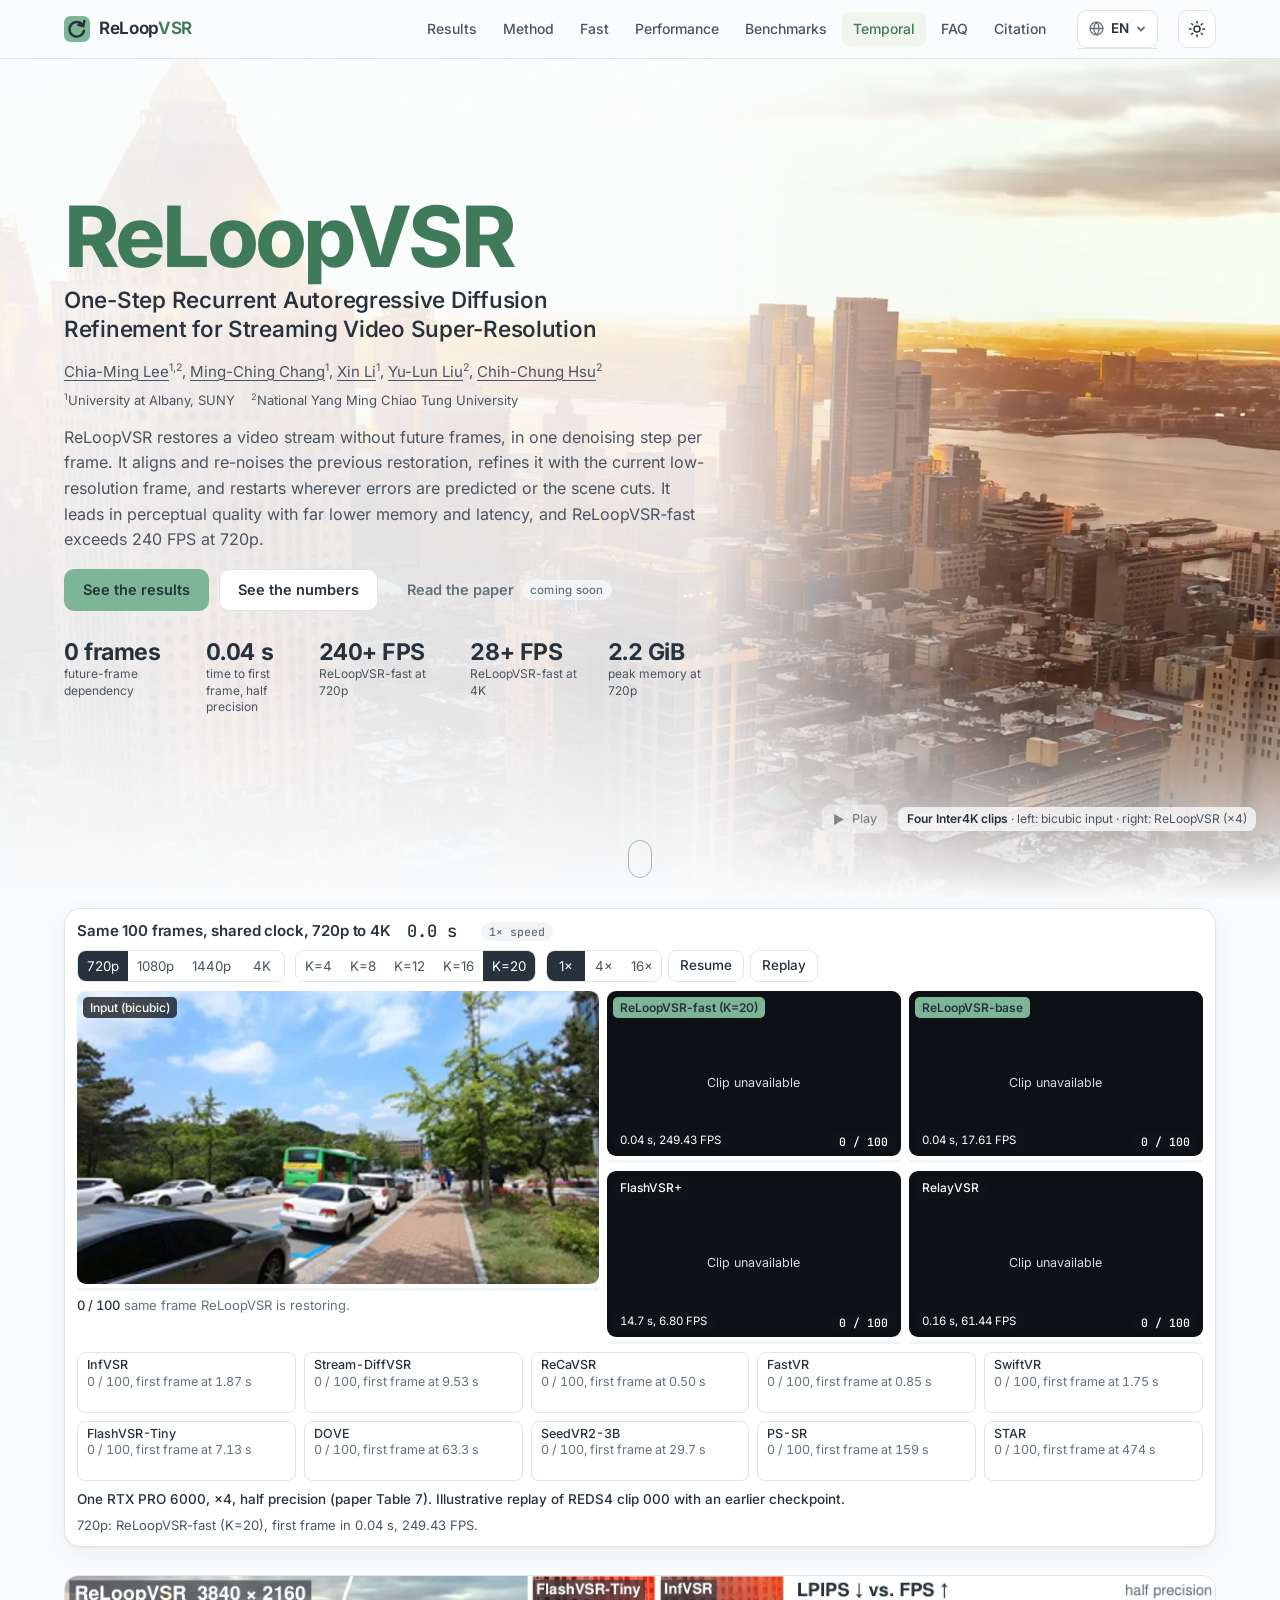
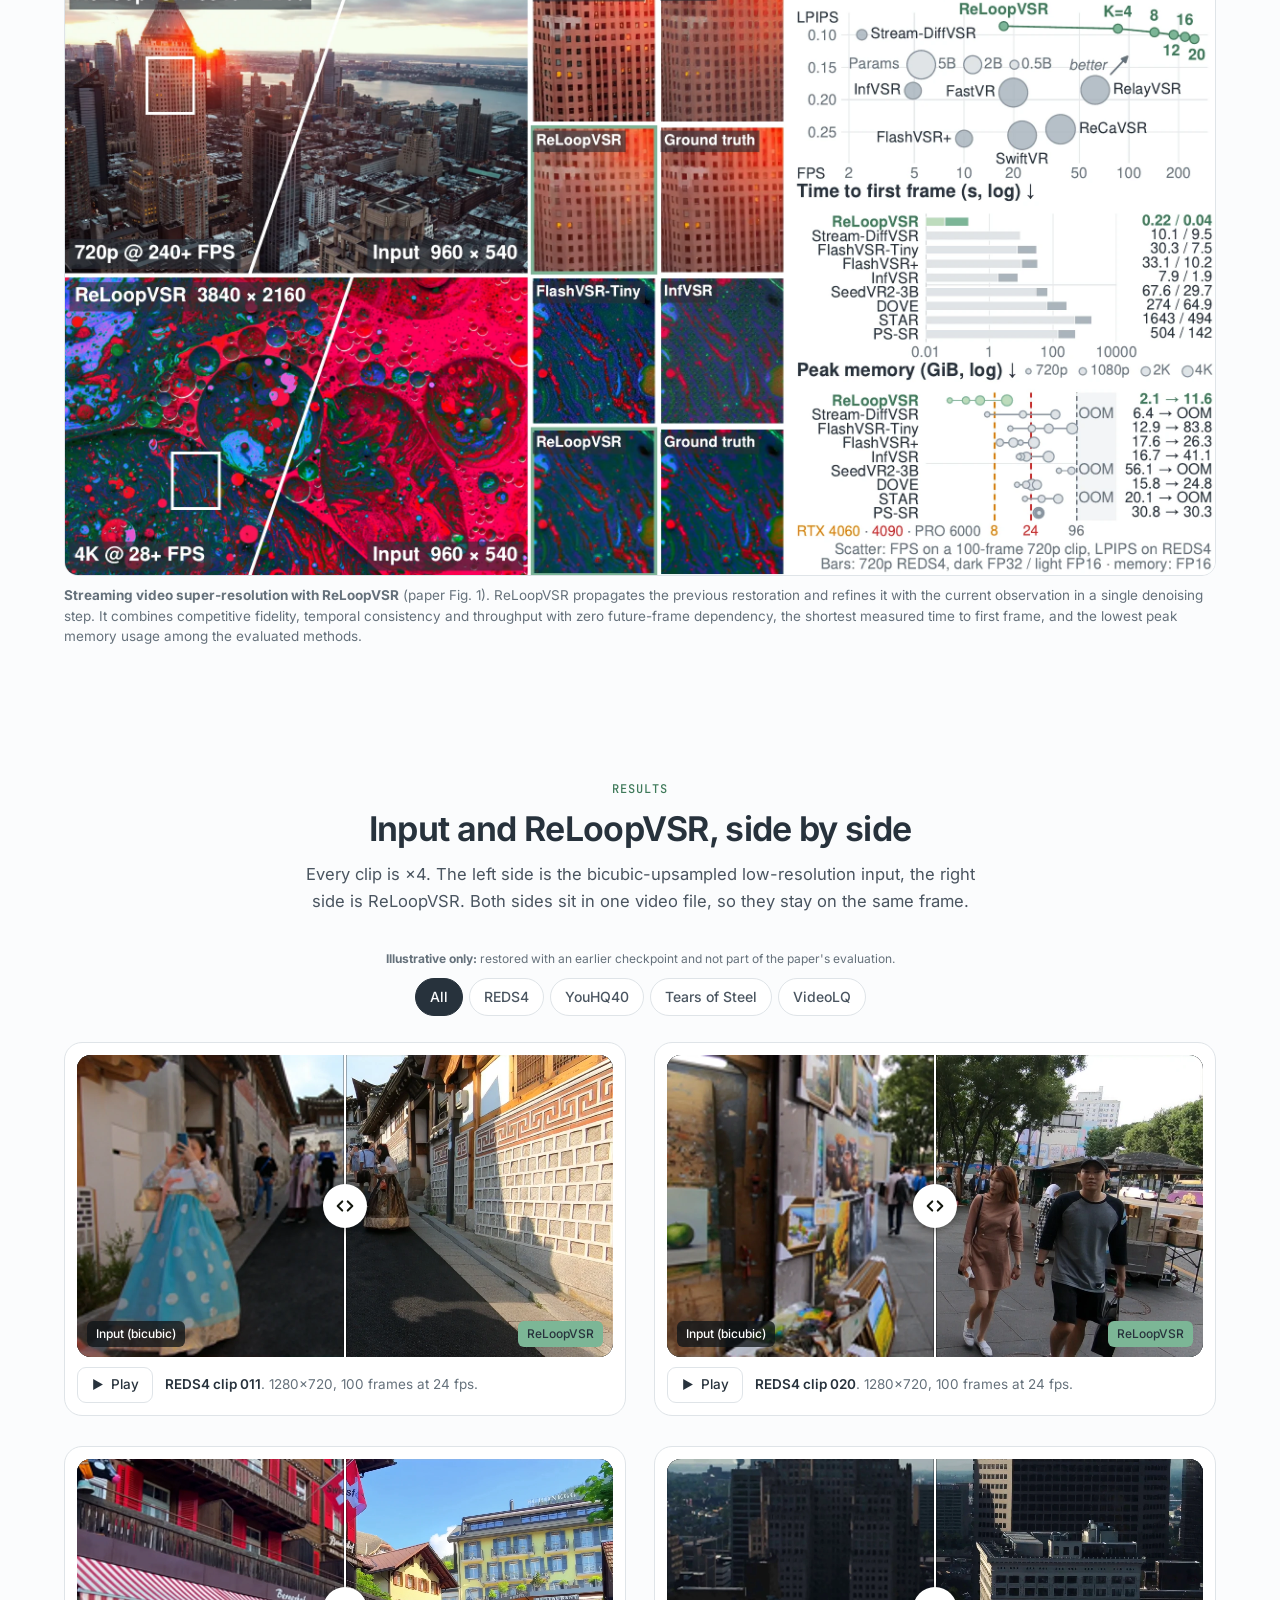
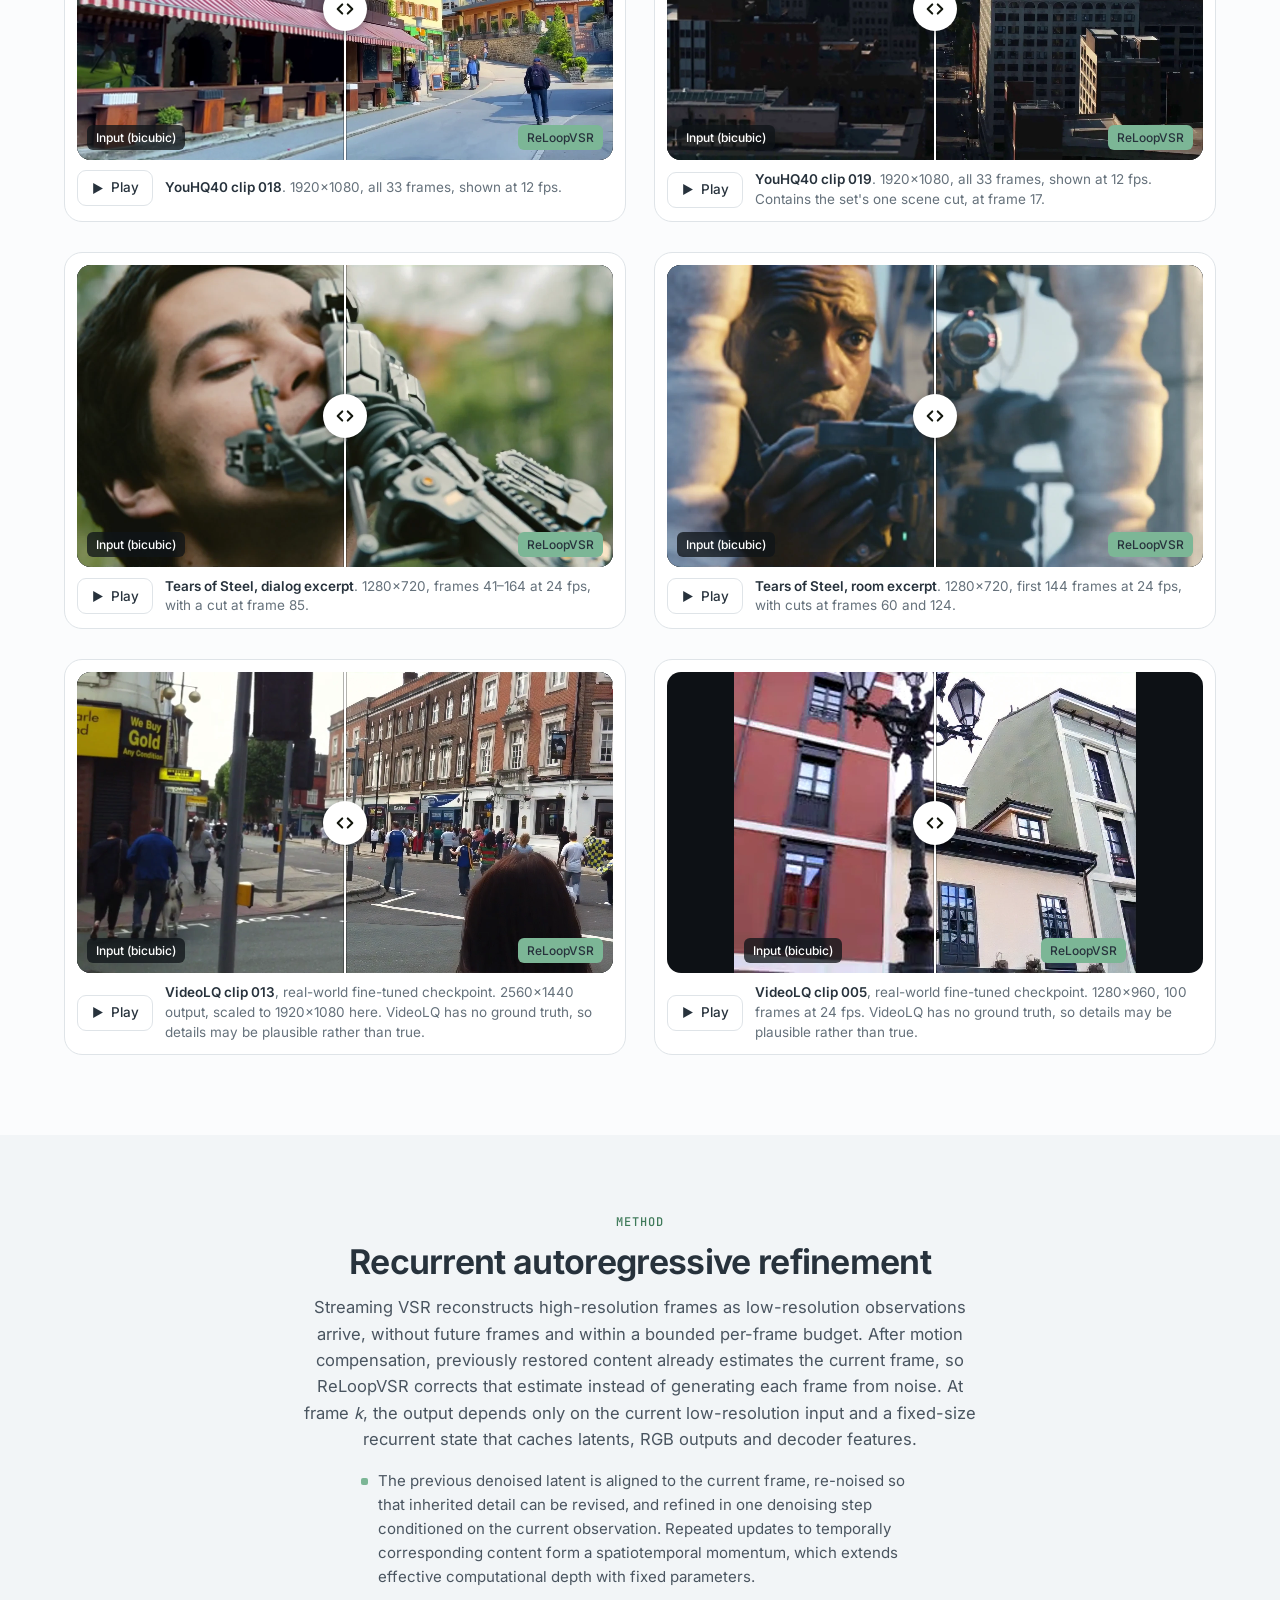
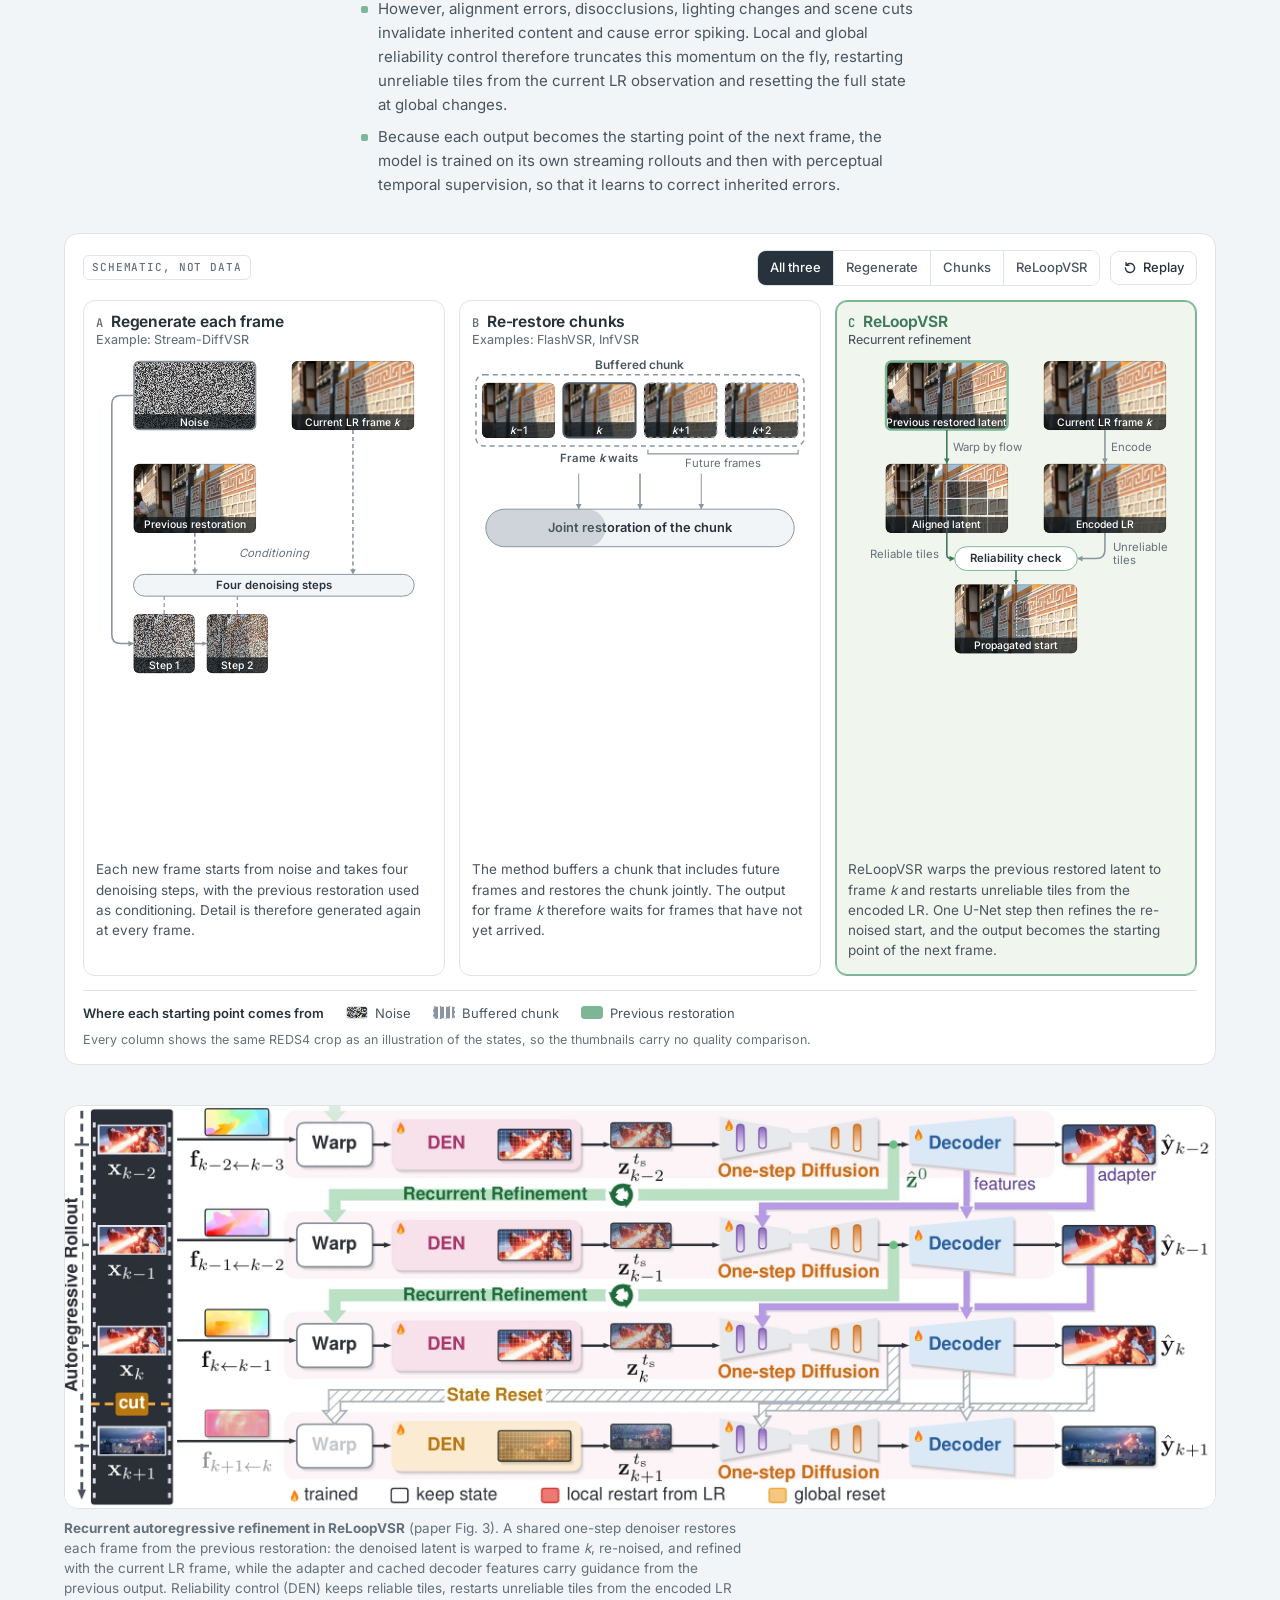
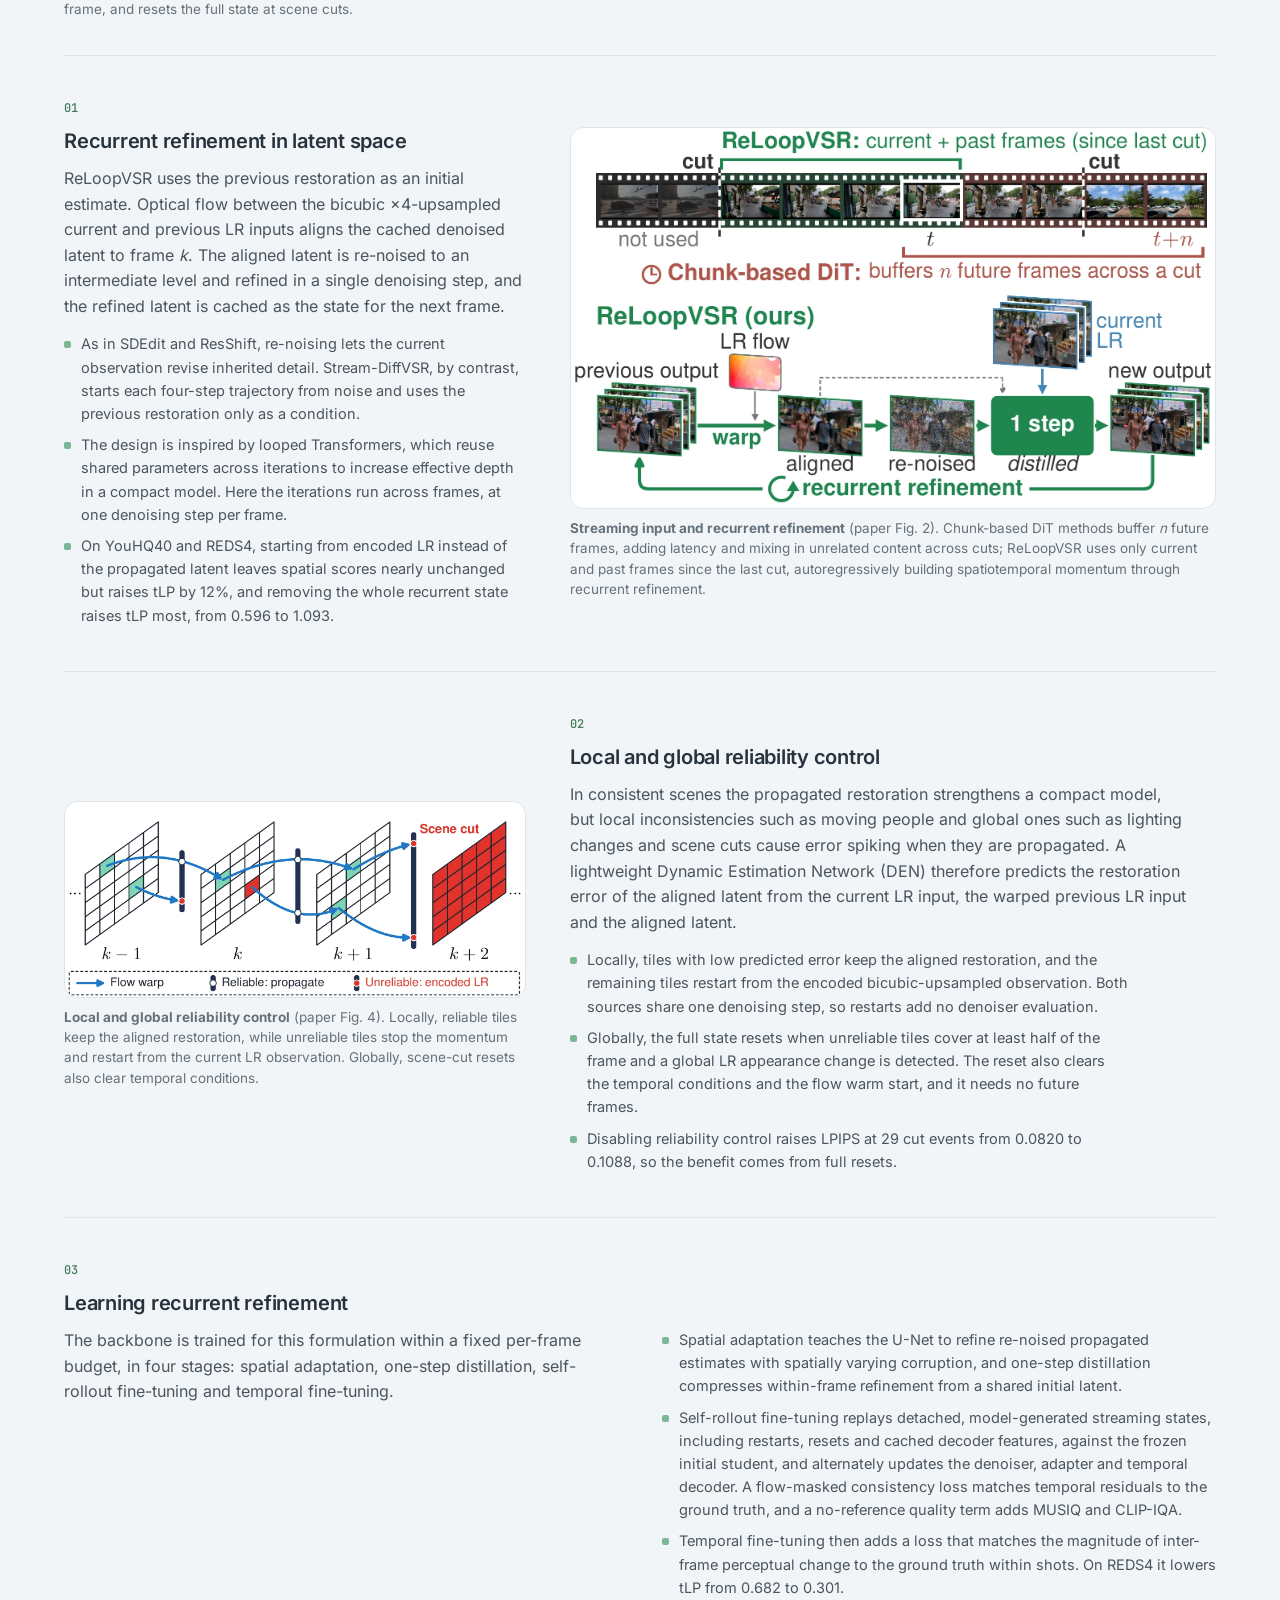
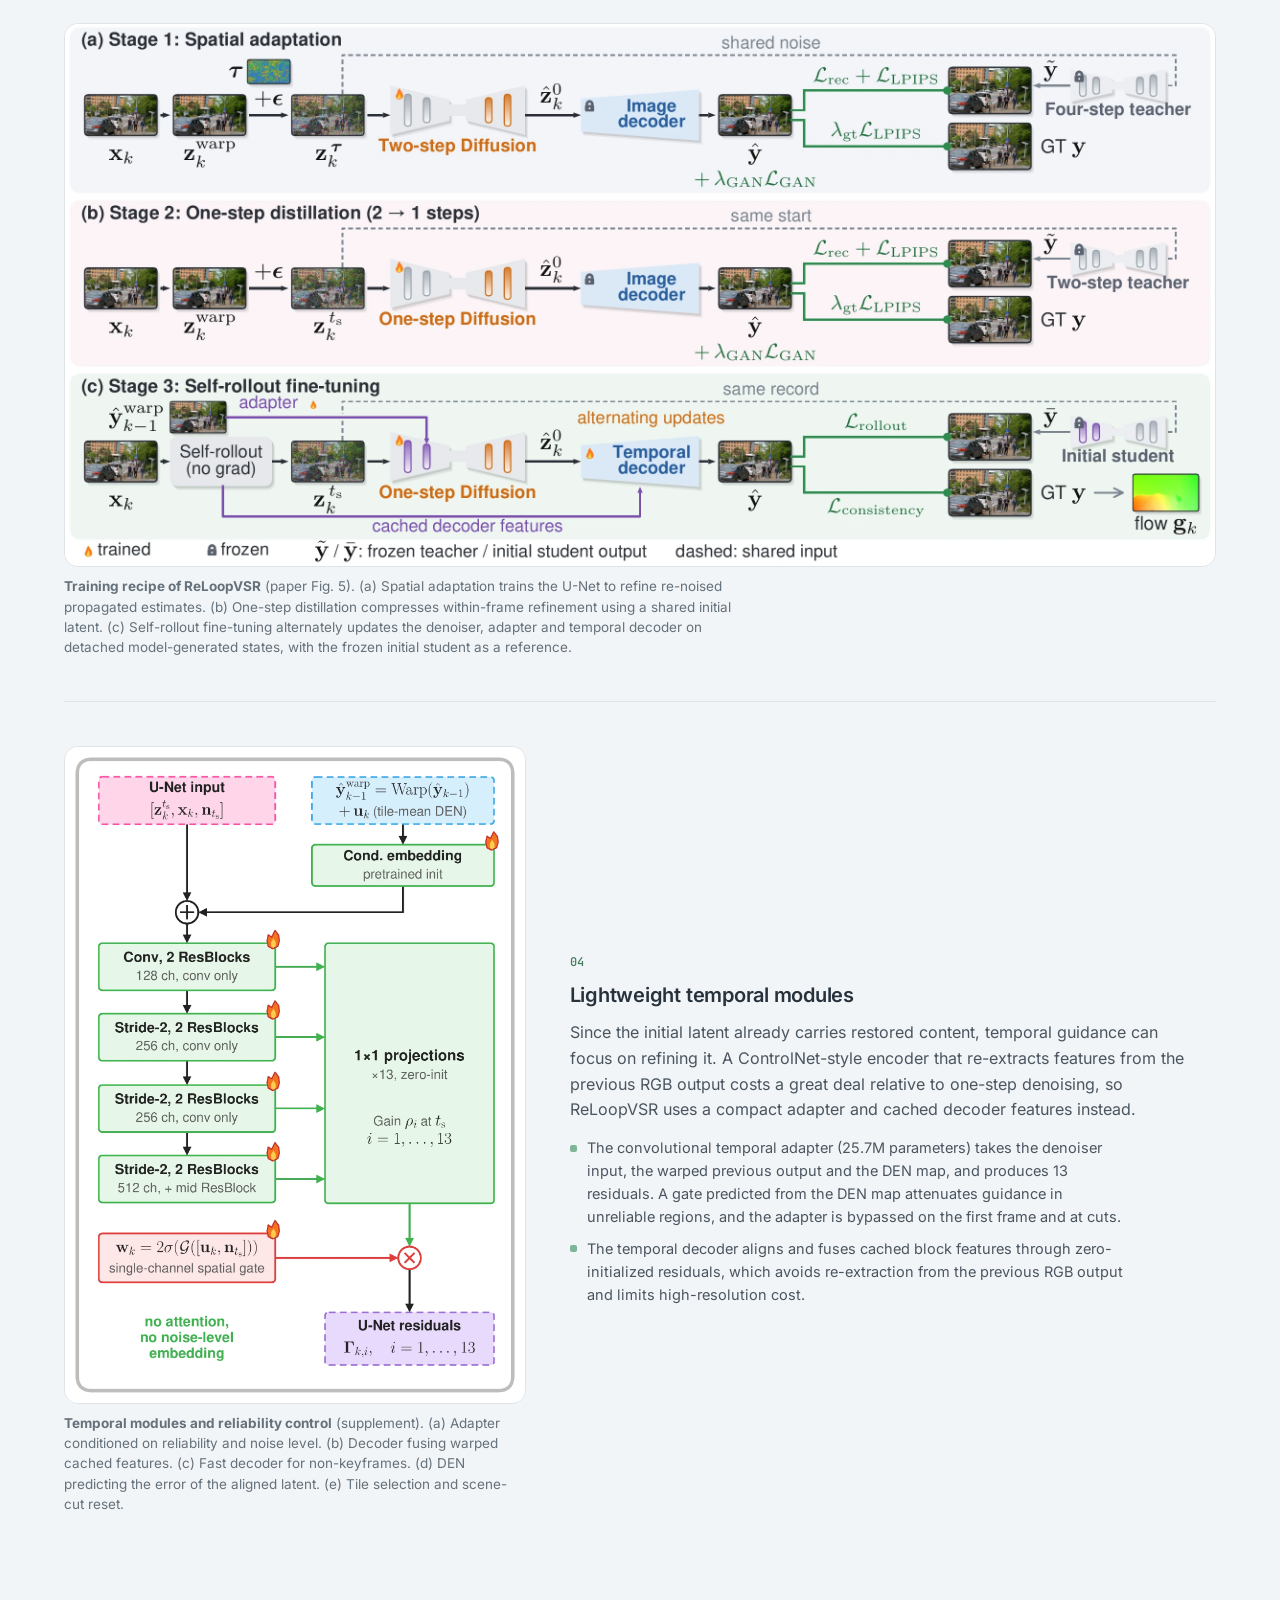
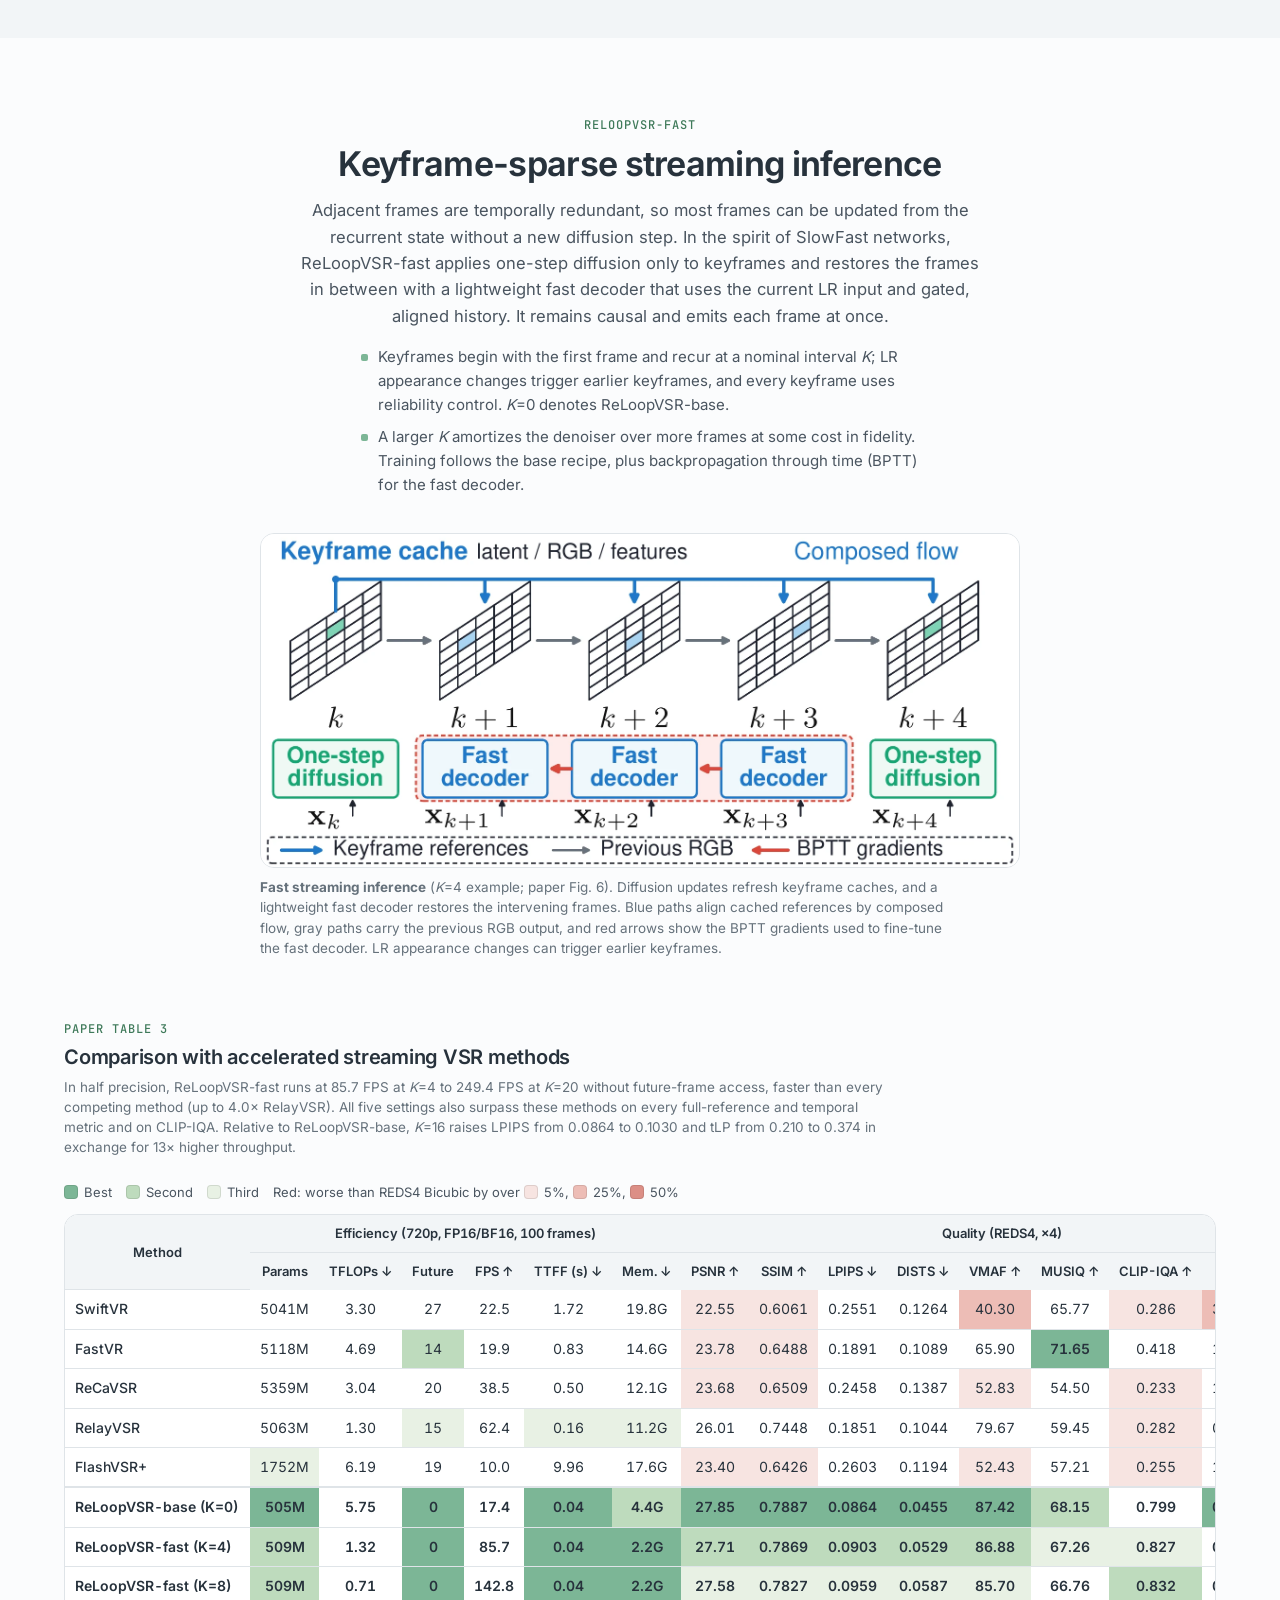
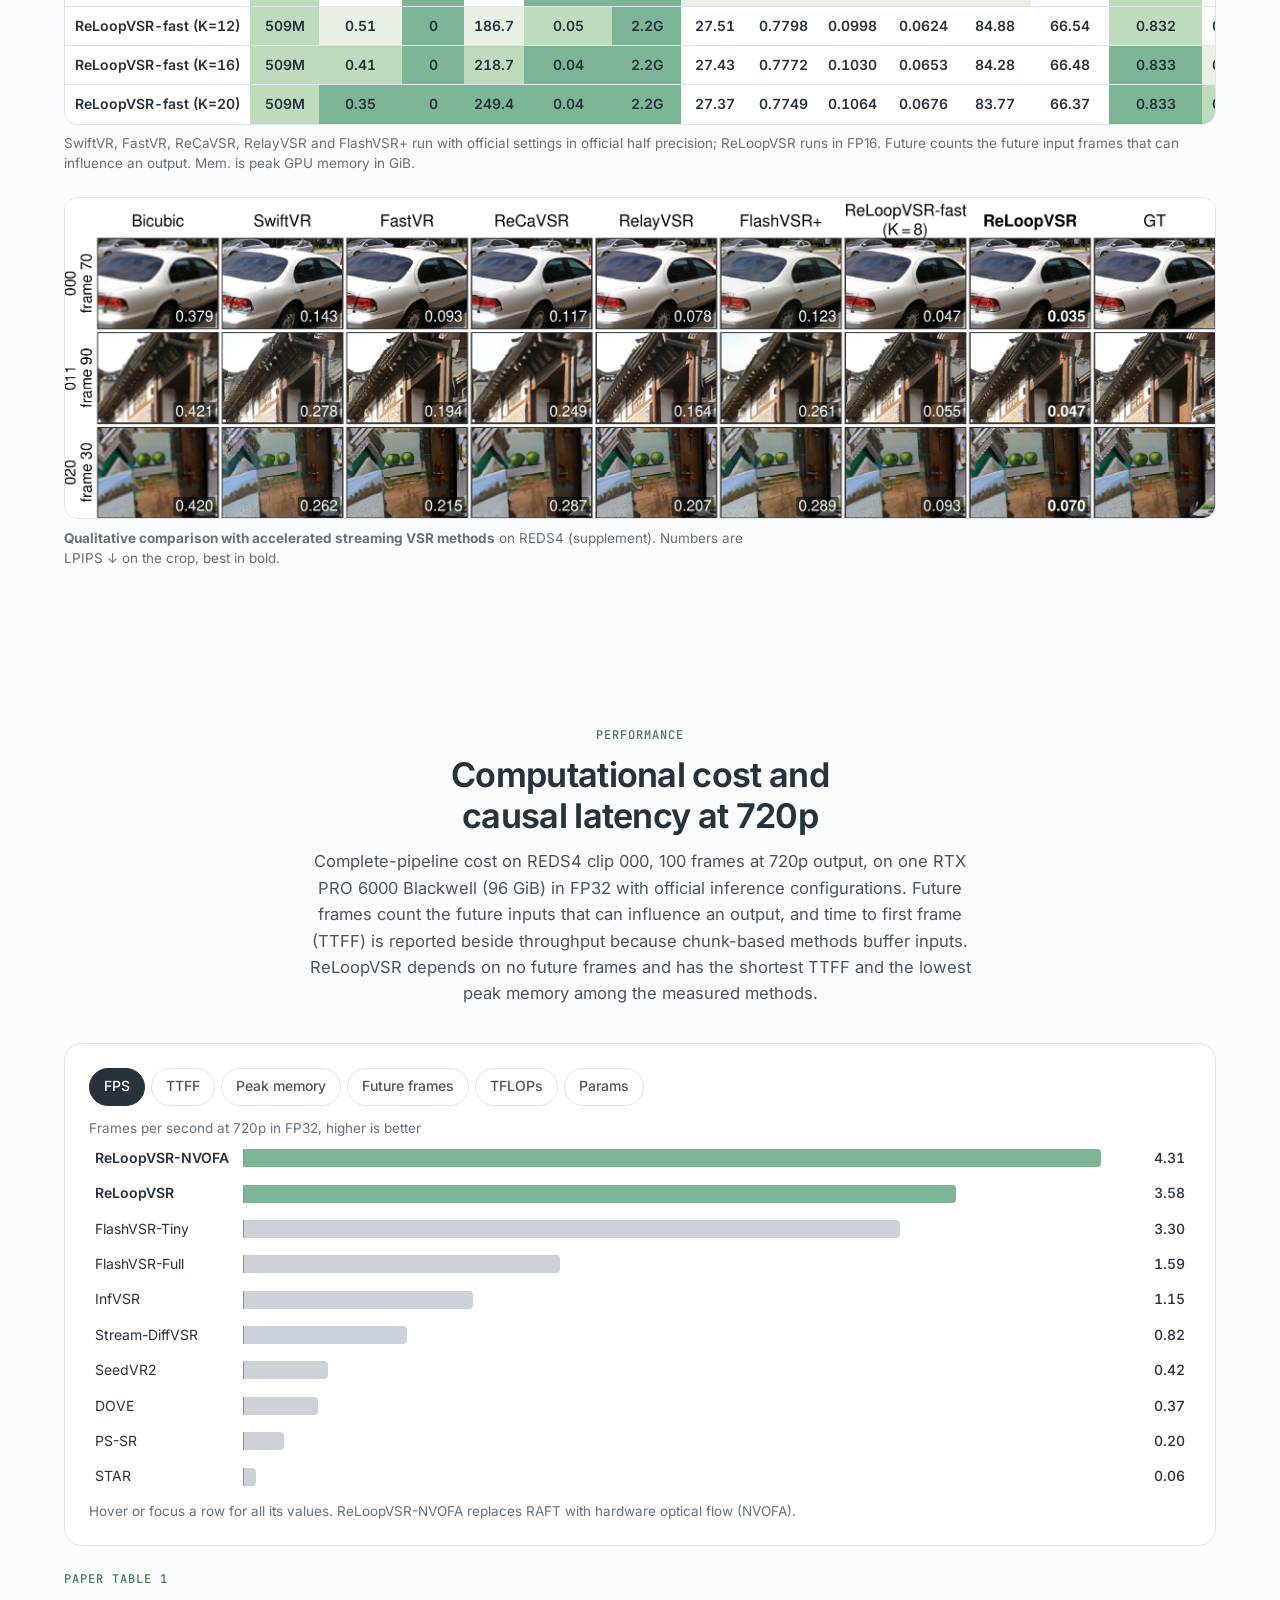
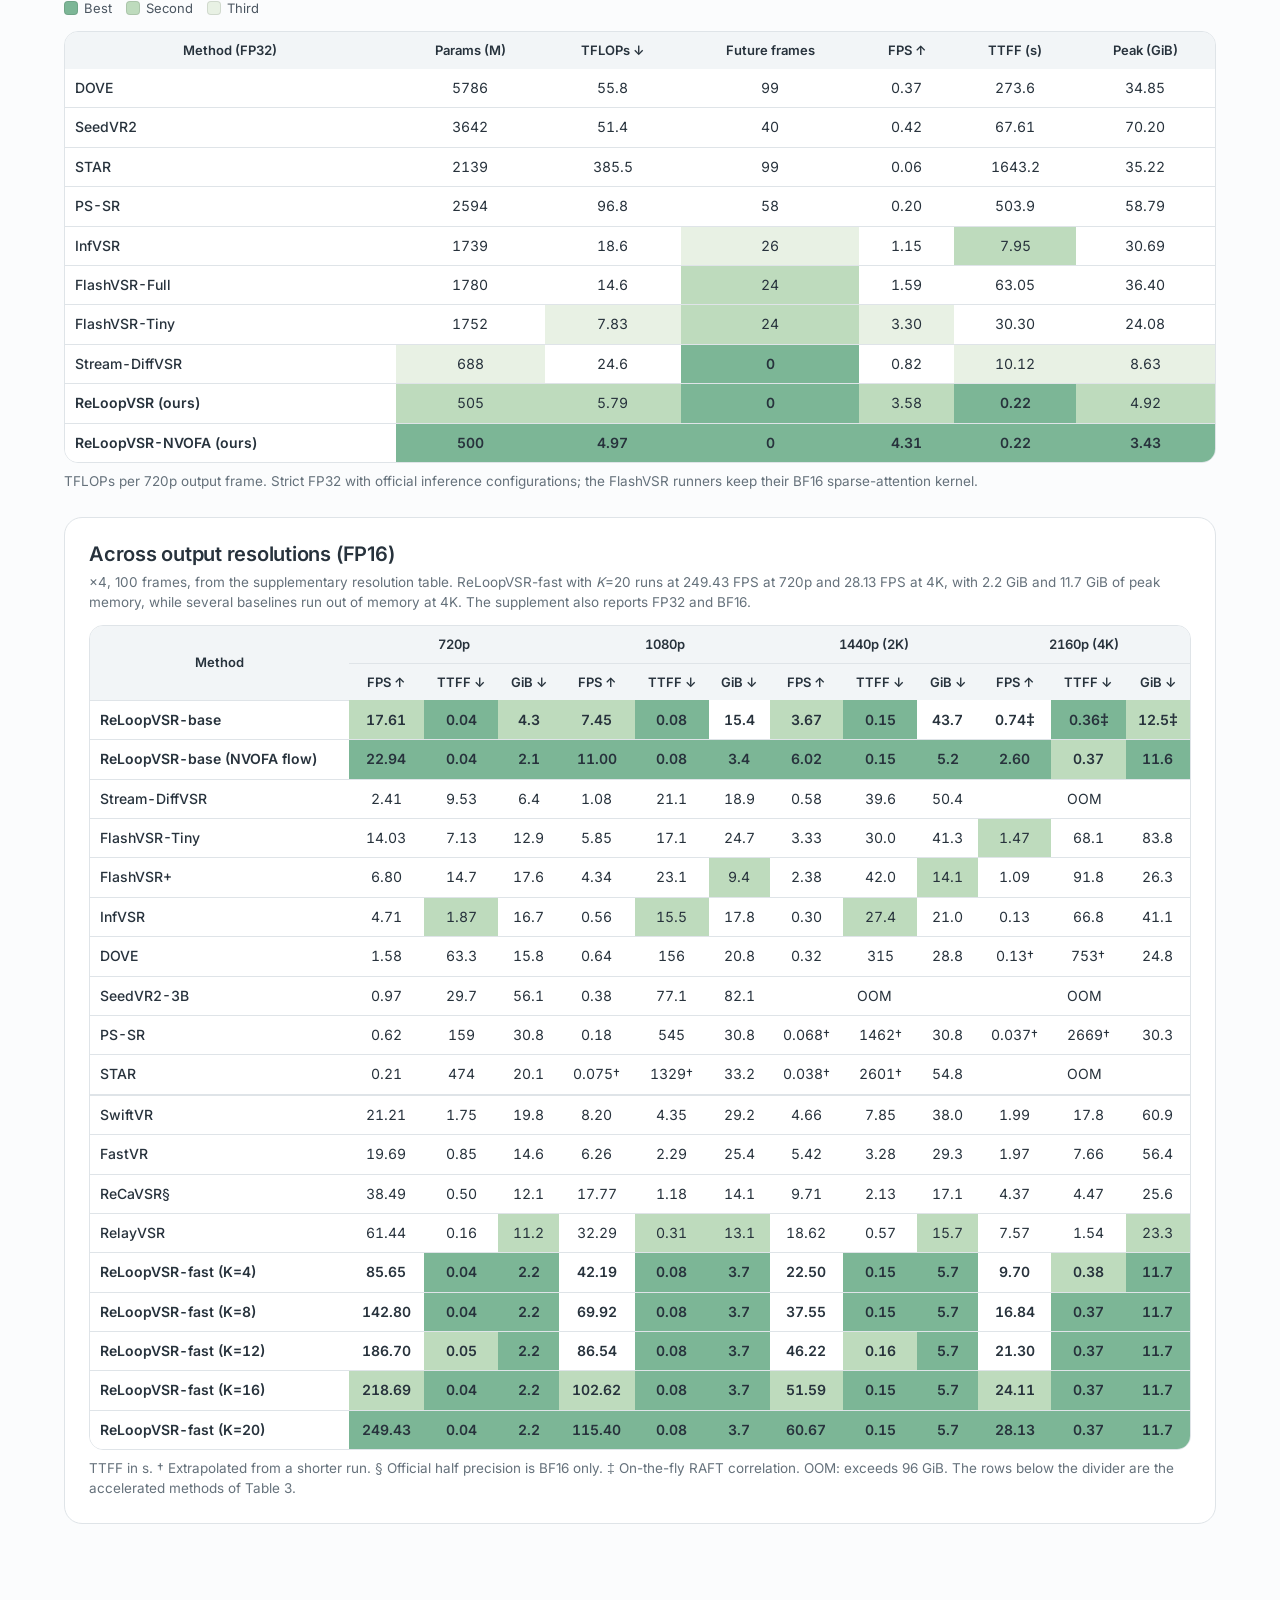
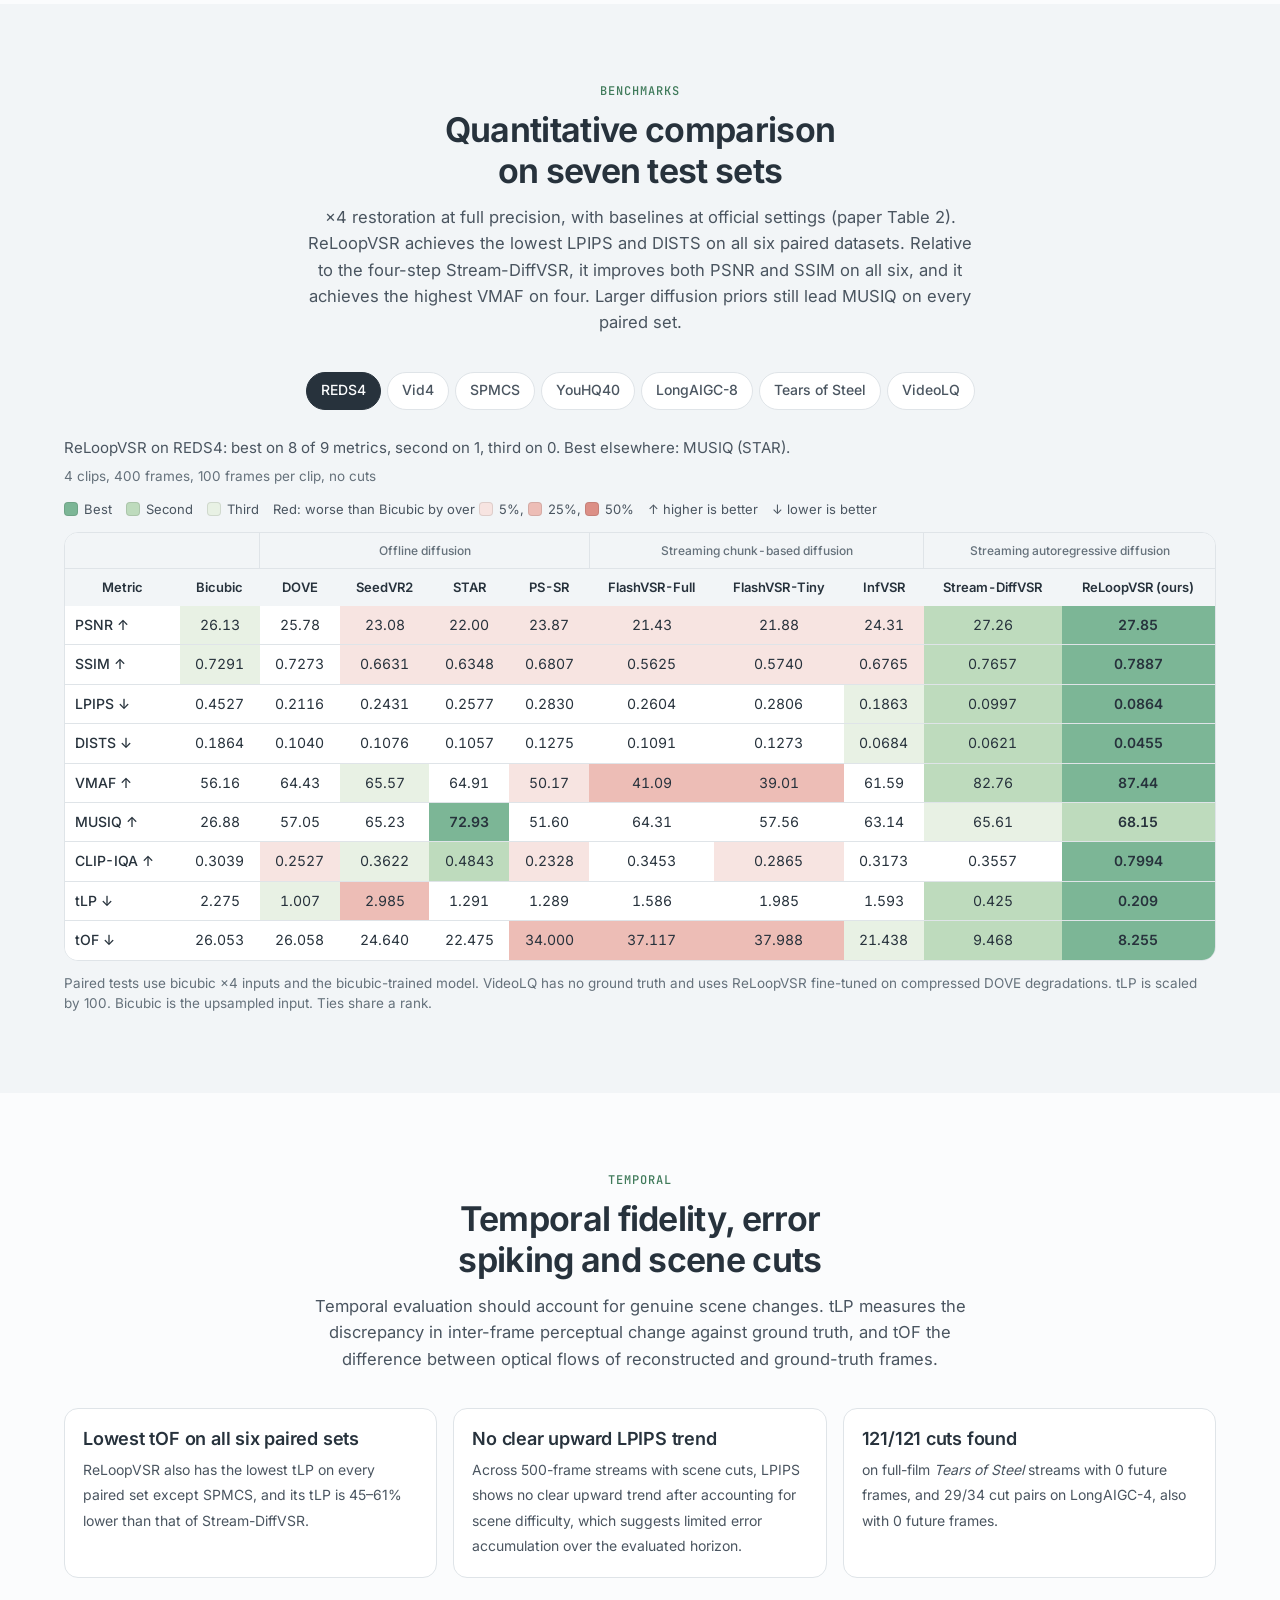
==== commit c203b6e7: "Add Simplified Chinese, Traditional Chinese, Japanese and Korean pages with a language switcher Stat" ====
--- a/index.html
+++ b/index.html
@@ -6,21 +6,41 @@
 <title>ReLoopVSR: One-Step Recurrent Autoregressive Diffusion Refinement for Streaming Video Super-Resolution</title>
 <meta name="description" content="ReLoopVSR: One-Step Recurrent Autoregressive Diffusion Refinement for Streaming Video Super-Resolution. Results, method, cost and benchmarks.">
 <meta name="robots" content="noindex">
+<!--i18n-head-->
+<link rel="canonical" href="https://ming053l.github.io/ReLoopVSR/">
+<link rel="alternate" hreflang="en" href="https://ming053l.github.io/ReLoopVSR/">
+<link rel="alternate" hreflang="zh-Hans" href="https://ming053l.github.io/ReLoopVSR/zh-Hans/">
+<link rel="alternate" hreflang="zh-Hant" href="https://ming053l.github.io/ReLoopVSR/zh-Hant/">
+<link rel="alternate" hreflang="ja" href="https://ming053l.github.io/ReLoopVSR/ja/">
+<link rel="alternate" hreflang="ko" href="https://ming053l.github.io/ReLoopVSR/ko/">
+<link rel="alternate" hreflang="x-default" href="https://ming053l.github.io/ReLoopVSR/">
+<meta property="og:type" content="website">
+<meta property="og:site_name" content="ReLoopVSR">
+<meta property="og:title" content="ReLoopVSR: One-Step Recurrent Autoregressive Diffusion Refinement for Streaming Video Super-Resolution">
+<meta property="og:description" content="ReLoopVSR: One-Step Recurrent Autoregressive Diffusion Refinement for Streaming Video Super-Resolution. Results, method, cost and benchmarks.">
+<meta property="og:url" content="https://ming053l.github.io/ReLoopVSR/">
+<meta property="og:locale" content="en_US">
+<meta property="og:locale:alternate" content="zh_CN">
+<meta property="og:locale:alternate" content="zh_TW">
+<meta property="og:locale:alternate" content="ja_JP">
+<meta property="og:locale:alternate" content="ko_KR">
+<!--/i18n-head-->
 <link rel="icon" href="data:image/svg+xml,%3Csvg xmlns='http://www.w3.org/2000/svg' viewBox='0 0 32 32'%3E%3Crect width='32' height='32' rx='8' fill='%237CB696'/%3E%3Cpath d='M23 11a9 9 0 1 0 1.6 7' fill='none' stroke='%2327323c' stroke-width='3' stroke-linecap='round'/%3E%3Cpath d='m25 6-1 6.6-6.4-1.6' fill='none' stroke='%2327323c' stroke-width='3' stroke-linecap='round' stroke-linejoin='round'/%3E%3C/svg%3E">
 <script>try{var t=localStorage.getItem('dv-theme');if(t==='light'||t==='dark')document.documentElement.setAttribute('data-theme',t)}catch(e){}</script>
-<link rel="stylesheet" href="assets/style.css?v=20261118z">
+<link rel="stylesheet" href="assets/style.css?v=20261118i18n">
 <link rel="stylesheet" href="assets/schematic.css?v=20261110c">
 <style>#race-chips{grid-column:1/-1;grid-template-columns:repeat(5,minmax(0,1fr));margin-top:0}@media (max-width:760px){#race-chips{grid-template-columns:repeat(2,minmax(0,1fr))}}.rp.oom .rv{opacity:.55}.race-ctl .seg+.seg{margin-left:4px}.note.illus{font-size:12px;text-align:center;margin:6px auto 10px;max-width:none}#race-cap{margin-top:4px;font-size:13px;color:var(--ink-2)}.seg[data-g=res] button,.seg[data-g=k] button{width:auto;min-width:44px;padding:0 9px}</style>
 </head>
 <body>
 <a class="skip" href="#main">Skip to content</a>
 <header class="nav"><div class="wrap">
-  <a class="brand" href="#top" aria-label="ReLoopVSR, back to top">
+  <a class="brand" translate="no" href="#top" aria-label="ReLoopVSR, back to top">
     <svg viewBox="0 0 32 32" aria-hidden="true"><rect width="32" height="32" rx="8" fill="#7CB696"/><path d="M23 11a9 9 0 1 0 1.6 7" fill="none" stroke="#27323c" stroke-width="3" stroke-linecap="round"/><path d="m25 6-1 6.6-6.4-1.6" fill="none" stroke="#27323c" stroke-width="3" stroke-linecap="round" stroke-linejoin="round"/></svg>
     <span>ReLoop<b>VSR</b></span></a>
   <nav class="links" aria-label="Sections">
     <a href="#results">Results</a><a href="#method">Method</a><a href="#fast">Fast</a><a href="#performance">Performance</a><a href="#benchmarks">Benchmarks</a><a href="#temporal">Temporal</a><a href="#faq">FAQ</a><a href="#citation">Citation</a>
   </nav>
+  <!--i18n-switcher--><details class="lang" id="lang" translate="no"><summary aria-label="Language: English" title="Language"><svg viewBox="0 0 24 24" fill="none" stroke="currentColor" stroke-width="1.8" stroke-linecap="round" stroke-linejoin="round" aria-hidden="true"><circle cx="12" cy="12" r="9"/><path d="M3 12h18M12 3c2.5 2.6 3.8 5.6 3.8 9s-1.3 6.4-3.8 9M12 3c-2.5 2.6-3.8 5.6-3.8 9s1.3 6.4 3.8 9"/></svg><span>EN</span><svg class="chev" viewBox="0 0 12 12" fill="none" stroke="currentColor" stroke-width="1.8" stroke-linecap="round" stroke-linejoin="round" aria-hidden="true"><path d="m3 4.5 3 3 3-3"/></svg></summary><ul class="lang-menu"><li><a href="./" hreflang="en" lang="en" aria-current="page"><b>EN</b>English</a></li><li><a href="zh-Hans/" hreflang="zh-Hans" lang="zh-Hans"><b>简</b>简体中文</a></li><li><a href="zh-Hant/" hreflang="zh-Hant" lang="zh-Hant"><b>繁</b>繁體中文</a></li><li><a href="ja/" hreflang="ja" lang="ja"><b>日</b>日本語</a></li><li><a href="ko/" hreflang="ko" lang="ko"><b>한</b>한국어</a></li></ul></details><!--/i18n-switcher-->
   <button class="icon-btn" id="theme" type="button" aria-label="Toggle theme">
     <svg class="i-sun" viewBox="0 0 24 24" fill="none" stroke="currentColor" stroke-width="2" stroke-linecap="round" aria-hidden="true"><circle cx="12" cy="12" r="4"/><path d="M12 2v2M12 20v2M4.9 4.9l1.4 1.4M17.7 17.7l1.4 1.4M2 12h2M20 12h2M4.9 19.1l1.4-1.4M17.7 6.3l1.4-1.4"/></svg>
     <svg class="i-moon" viewBox="0 0 24 24" fill="none" stroke="currentColor" stroke-width="2" stroke-linecap="round" stroke-linejoin="round" aria-hidden="true"><path d="M20 14.5A8.5 8.5 0 0 1 9.5 4 8.5 8.5 0 1 0 20 14.5z"/></svg>
@@ -34,8 +54,8 @@
   <div class="hero-fade" aria-hidden="true"></div>
   <div class="hero-inner wrap"><div class="hero-text">
     <h1 class="hero-title"><em>ReLoopVSR</em><span class="vh">: </span><span class="hero-sub"><span class="nb">One-Step</span> Recurrent Autoregressive Diffusion Refinement for Streaming Video Super-Resolution</span></h1>
-    <p class="authors"><a href="https://ming053l.github.io/" target="_blank" rel="noopener">Chia-Ming Lee</a><sup>1,2</sup>, <a href="https://mingching.github.io/" target="_blank" rel="noopener">Ming-Ching Chang</a><sup>1</sup>, <a href="https://scholar.google.com/citations?user=gMBvzGoAAAAJ&amp;hl=en" target="_blank" rel="noopener">Xin Li</a><sup>1</sup>, <a href="https://yulunalexliu.github.io/" target="_blank" rel="noopener">Yu-Lun Liu</a><sup>2</sup>, <a href="https://cchsu.info/" target="_blank" rel="noopener">Chih-Chung Hsu</a><sup>2</sup></p>
-    <p class="affil"><span><sup>1</sup>University at Albany, SUNY</span>&nbsp;&nbsp;&nbsp; <span><sup>2</sup>National Yang Ming Chiao Tung University</span></p>
+    <p class="authors" translate="no"><a href="https://ming053l.github.io/" target="_blank" rel="noopener">Chia-Ming Lee</a><sup>1,2</sup>, <a href="https://mingching.github.io/" target="_blank" rel="noopener">Ming-Ching Chang</a><sup>1</sup>, <a href="https://scholar.google.com/citations?user=gMBvzGoAAAAJ&amp;hl=en" target="_blank" rel="noopener">Xin Li</a><sup>1</sup>, <a href="https://yulunalexliu.github.io/" target="_blank" rel="noopener">Yu-Lun Liu</a><sup>2</sup>, <a href="https://cchsu.info/" target="_blank" rel="noopener">Chih-Chung Hsu</a><sup>2</sup></p>
+    <p class="affil" translate="no"><span><sup>1</sup>University at Albany, SUNY</span>&nbsp;&nbsp;&nbsp; <span><sup>2</sup>National Yang Ming Chiao Tung University</span></p>
     <p class="lede">ReLoopVSR restores a video stream without future frames, in one denoising step per frame. It aligns and re-noises the previous restoration, refines it with the current low-resolution frame, and restarts wherever errors are predicted or the scene cuts. It leads in perceptual quality with far lower memory and latency, and ReLoopVSR-fast exceeds 240 FPS at 720p.</p>
     <div class="btns">
       <a class="btn btn-p" href="#results">See the results</a>
@@ -234,7 +254,7 @@
 
 <section id="citation"><div class="wrap">
   <div class="head"><p class="eyebrow">Citation</p><h2>Cite this work</h2><p>Venue and links will be added later.</p></div>
-  <div class="bib"><pre id="bibtex" tabindex="0">@misc{reloopvsr,
+  <div class="bib"><pre id="bibtex" tabindex="0" translate="no">@misc{reloopvsr,
   title  = {ReLoopVSR: One-Step Recurrent Autoregressive Diffusion
             Refinement for Streaming Video Super-Resolution},
   author = {Lee, Chia-Ming and Chang, Ming-Ching and Li, Xin and Liu, Yu-Lun and Hsu, Chih-Chung},
@@ -251,12 +271,12 @@
 </div></section>
 </main>
 <footer><div class="wrap">
-  <span class="brand" style="font-size:1rem">ReLoop<b style="color:var(--accent-ink)">VSR</b></span>
+  <span class="brand" translate="no" style="font-size:1rem">ReLoop<b style="color:var(--accent-ink)">VSR</b></span>
   <p>Test material: REDS4, YouHQ40, the LongAIGC-8 videos and VideoLQ, as used in the paper, shown for research comparison. <i>Tears of Steel</i> (CC) Blender Foundation.</p>
   <p>Numbers come from the paper's tables. This page loads no external resources and collects no data. Fonts: Inter and JetBrains Mono, SIL Open Font License (see assets/fonts).</p>
 </div></footer>
 <script src="assets/data.js?v=20261118t" defer></script>
-<script src="assets/schematic.js?v=20261118" defer></script>
-<script src="assets/app.js?v=20261118s" defer></script>
+<script src="assets/schematic.js?v=20261118i18n" defer></script>
+<script src="assets/app.js?v=20261118i18n" defer></script>
 </body>
 </html>
--- a/assets/style.css
+++ b/assets/style.css
@@ -279,3 +279,32 @@
 .hero-stage .grip:not(:focus-visible){opacity:0}
 /* hero: while the whole frame shows one side, the other side's label fades out (app.js moveHero) */
 .hero-stage .htags .tag{transition:opacity .25s ease}.hero-stage.all-in .htags .tag.r,.hero-stage.all-out .htags .tag.l{opacity:0}
+
+/* language switcher (static links in a details menu; app.js keeps the #hash and closes it on Escape / outside click) */
+.lang{position:relative;flex:none}
+.lang>summary{list-style:none;display:inline-flex;align-items:center;gap:6px;height:38px;padding:0 10px;border-radius:10px;border:1px solid var(--line);background:var(--surface);color:var(--ink);font-size:13.5px;font-weight:600;cursor:pointer;user-select:none;-webkit-user-select:none;white-space:nowrap}
+.lang>summary::-webkit-details-marker{display:none}.lang>summary:hover{background:var(--surface-2)}
+.lang>summary svg{width:17px;height:17px;flex:none}.lang>summary .chev{width:12px;height:12px;color:var(--muted);transition:transform .15s}.lang[open]>summary .chev{transform:rotate(180deg)}
+.lang-menu{position:absolute;right:0;top:calc(100% + 6px);z-index:70;margin:0;padding:6px;list-style:none;min-width:176px;background:var(--surface);border:1px solid var(--line);border-radius:12px;box-shadow:var(--shadow)}
+.lang-menu a{display:flex;align-items:center;gap:10px;padding:8px 10px;border-radius:8px;color:var(--ink);text-decoration:none;font-size:14px;white-space:nowrap}
+.lang-menu a b{display:inline-block;min-width:24px;font-weight:600;color:var(--muted)}
+.lang-menu a:hover{background:var(--surface-2)}
+.lang-menu a[aria-current=page]{background:var(--accent-soft);color:var(--accent-ink);font-weight:600}.lang-menu a[aria-current=page] b{color:var(--accent-ink)}
+.lang-menu a[aria-current=page]::after{content:"";margin-left:auto;width:7px;height:7px;border-radius:50%;background:var(--accent)}
+.lang-hint{position:fixed;left:50%;bottom:16px;transform:translateX(-50%);z-index:80;display:flex;align-items:center;gap:6px 12px;flex-wrap:wrap;max-width:calc(100% - 32px);padding:9px 10px 9px 14px;border-radius:12px;background:var(--ink);color:var(--bg);font-size:14px;line-height:1.4;box-shadow:var(--shadow)}
+.lang-hint a{color:var(--bg);font-weight:600;text-decoration:underline;text-underline-offset:3px}
+.lang-x{display:grid;place-items:center;width:30px;height:30px;margin-left:auto;border:0;border-radius:8px;background:transparent;color:inherit;cursor:pointer}.lang-x:hover{background:rgb(255 255 255/.12)}
+.lang-x svg{width:12px;height:12px;fill:none;stroke:currentColor;stroke-width:1.8;stroke-linecap:round}
+@media (max-width:620px){.nav .lang{margin-left:auto}.nav .lang+.icon-btn{margin-left:0}.lang>summary{height:44px}.lang-menu a{padding:11px 12px}}
+
+/* CJK pages: system fonts only (no web-font download); Inter still renders Latin letters and digits */
+html:lang(zh-Hans) body,html:lang(zh-Hans) .sch-svg{font-family:"Inter","Inter fallback","PingFang SC","Hiragino Sans GB","Microsoft YaHei","Noto Sans CJK SC","Noto Sans SC","Source Han Sans SC",system-ui,sans-serif}
+html:lang(zh-Hant) body,html:lang(zh-Hant) .sch-svg{font-family:"Inter","Inter fallback","PingFang TC","Microsoft JhengHei","Noto Sans CJK TC","Noto Sans TC","Source Han Sans TC",system-ui,sans-serif}
+html:lang(ja) body,html:lang(ja) .sch-svg{font-family:"Inter","Inter fallback","Hiragino Sans","Hiragino Kaku Gothic ProN","Yu Gothic UI","Yu Gothic","Meiryo","Noto Sans CJK JP","Noto Sans JP",system-ui,sans-serif}
+html:lang(ko) body,html:lang(ko) .sch-svg{font-family:"Inter","Inter fallback","Apple SD Gothic Neo","Malgun Gothic","Noto Sans CJK KR","Noto Sans KR",system-ui,sans-serif}
+:is(html:lang(zh),html:lang(ja),html:lang(ko)) :is(h1,h2,h3,.hero-sub,.tcard b,.race-title,.sch-title){letter-spacing:0;line-height:1.4}
+:is(html:lang(zh),html:lang(ja),html:lang(ko)) .eyebrow{letter-spacing:.04em}
+:is(html:lang(zh),html:lang(ja),html:lang(ko)) .sch-tag{letter-spacing:.02em}
+:is(html:lang(zh),html:lang(ja)) body{line-break:strict;overflow-wrap:break-word}
+html:lang(ko) body{word-break:keep-all;overflow-wrap:break-word}
+:is(html:lang(zh),html:lang(ja),html:lang(ko)) :is(.head p,.lede,.fig-wrap figcaption,.feature li,.faq p){line-height:1.75}
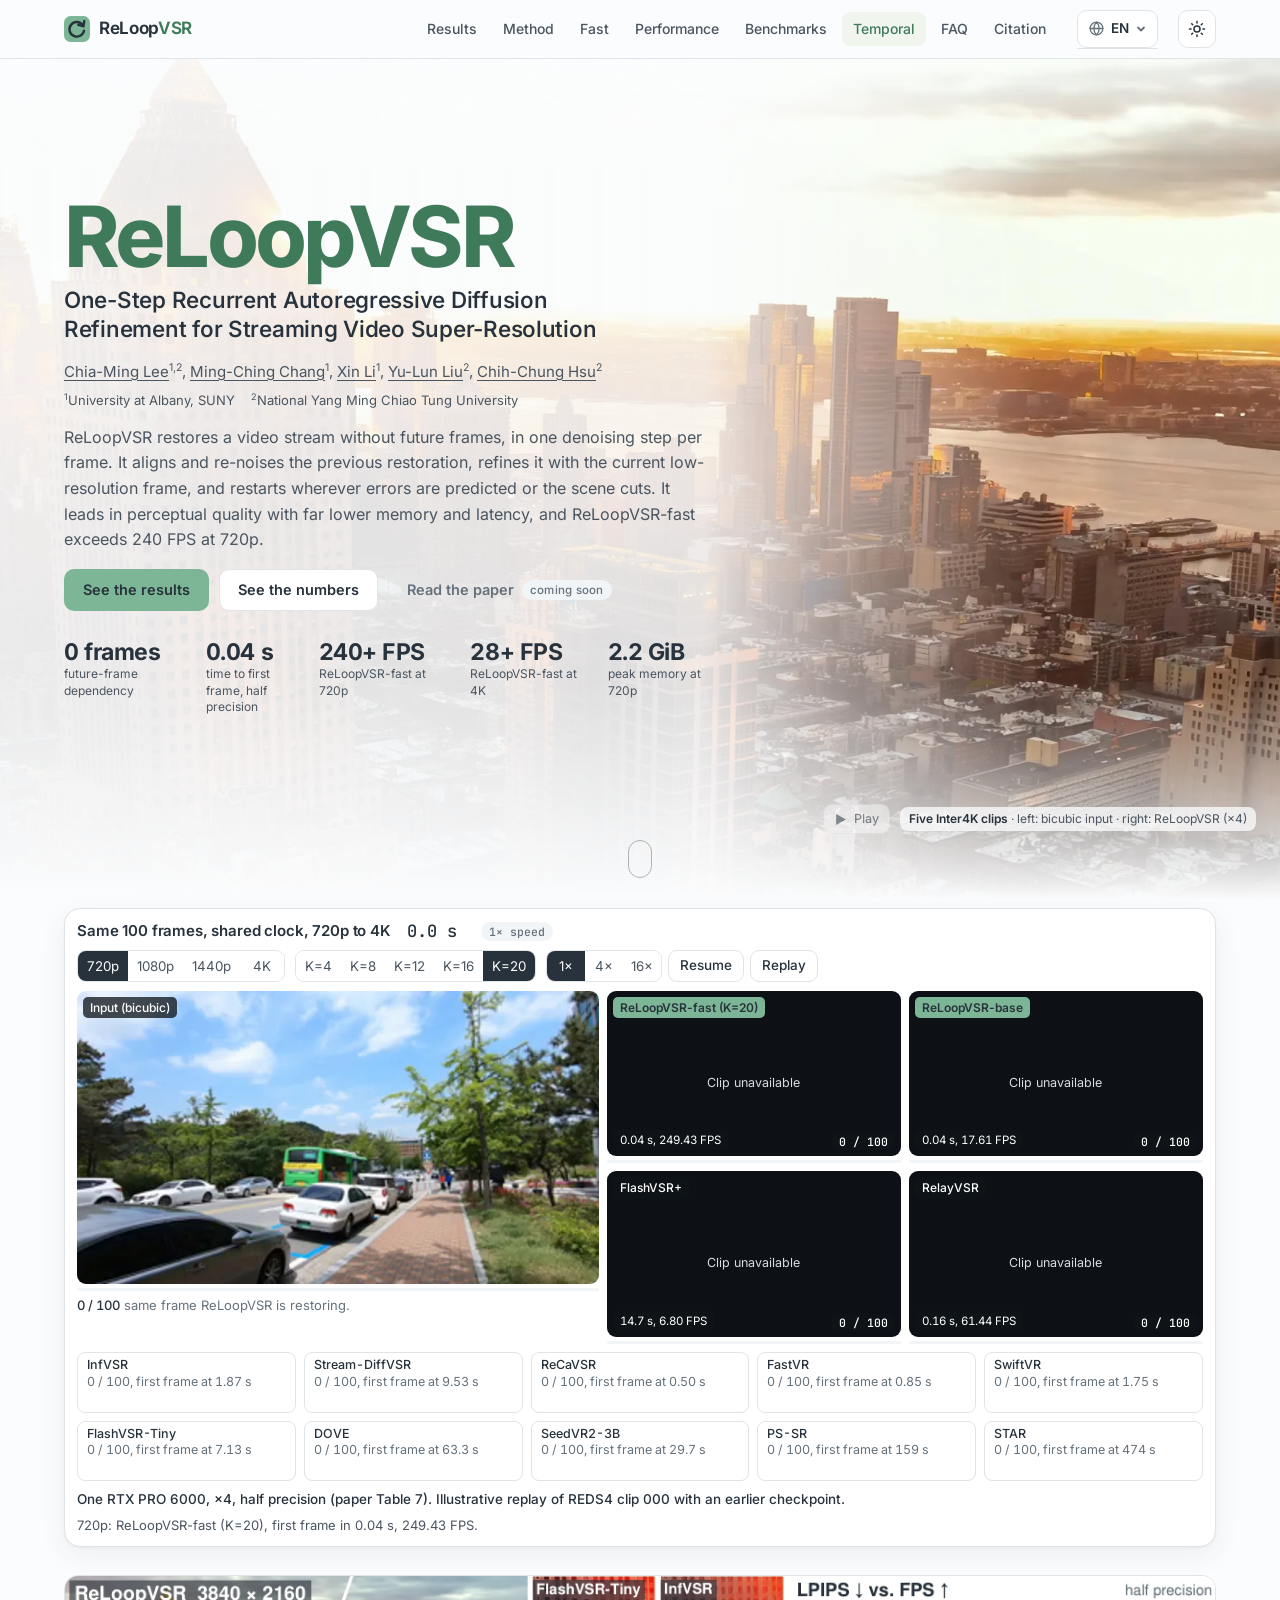
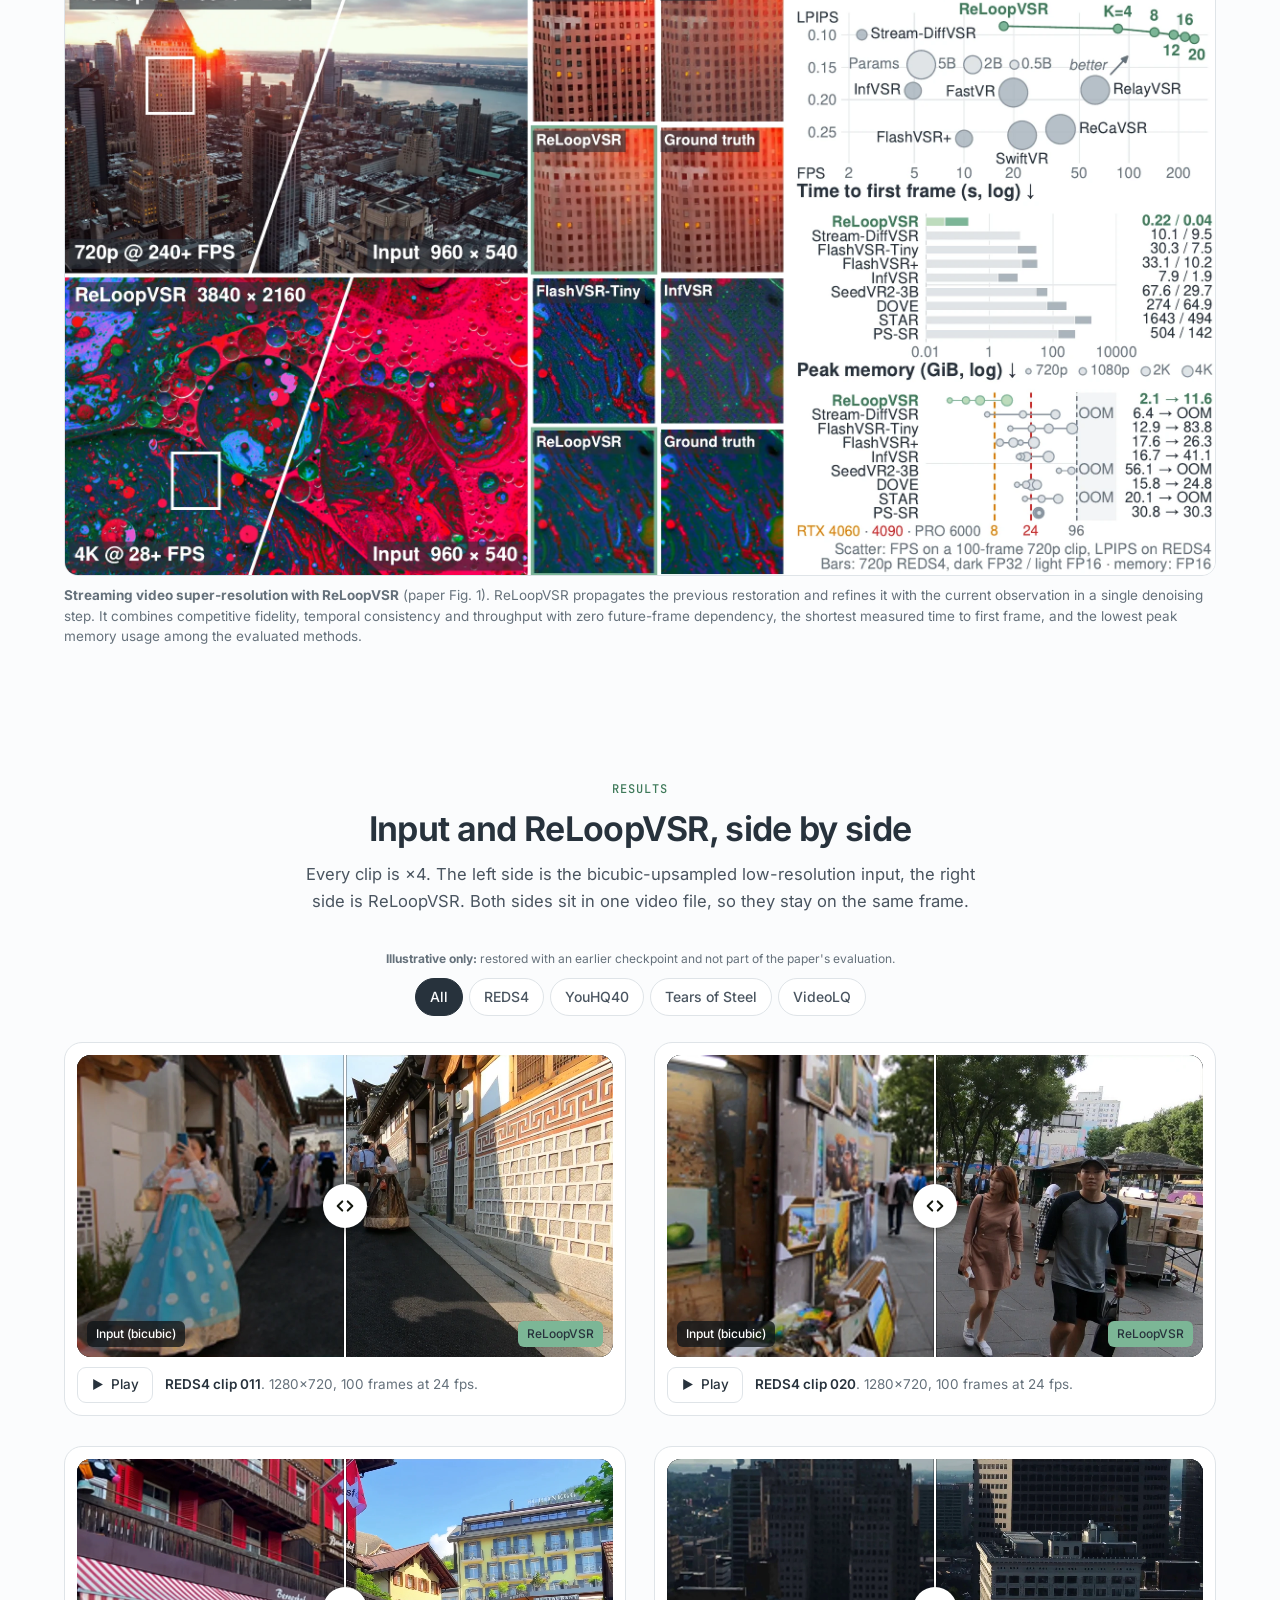
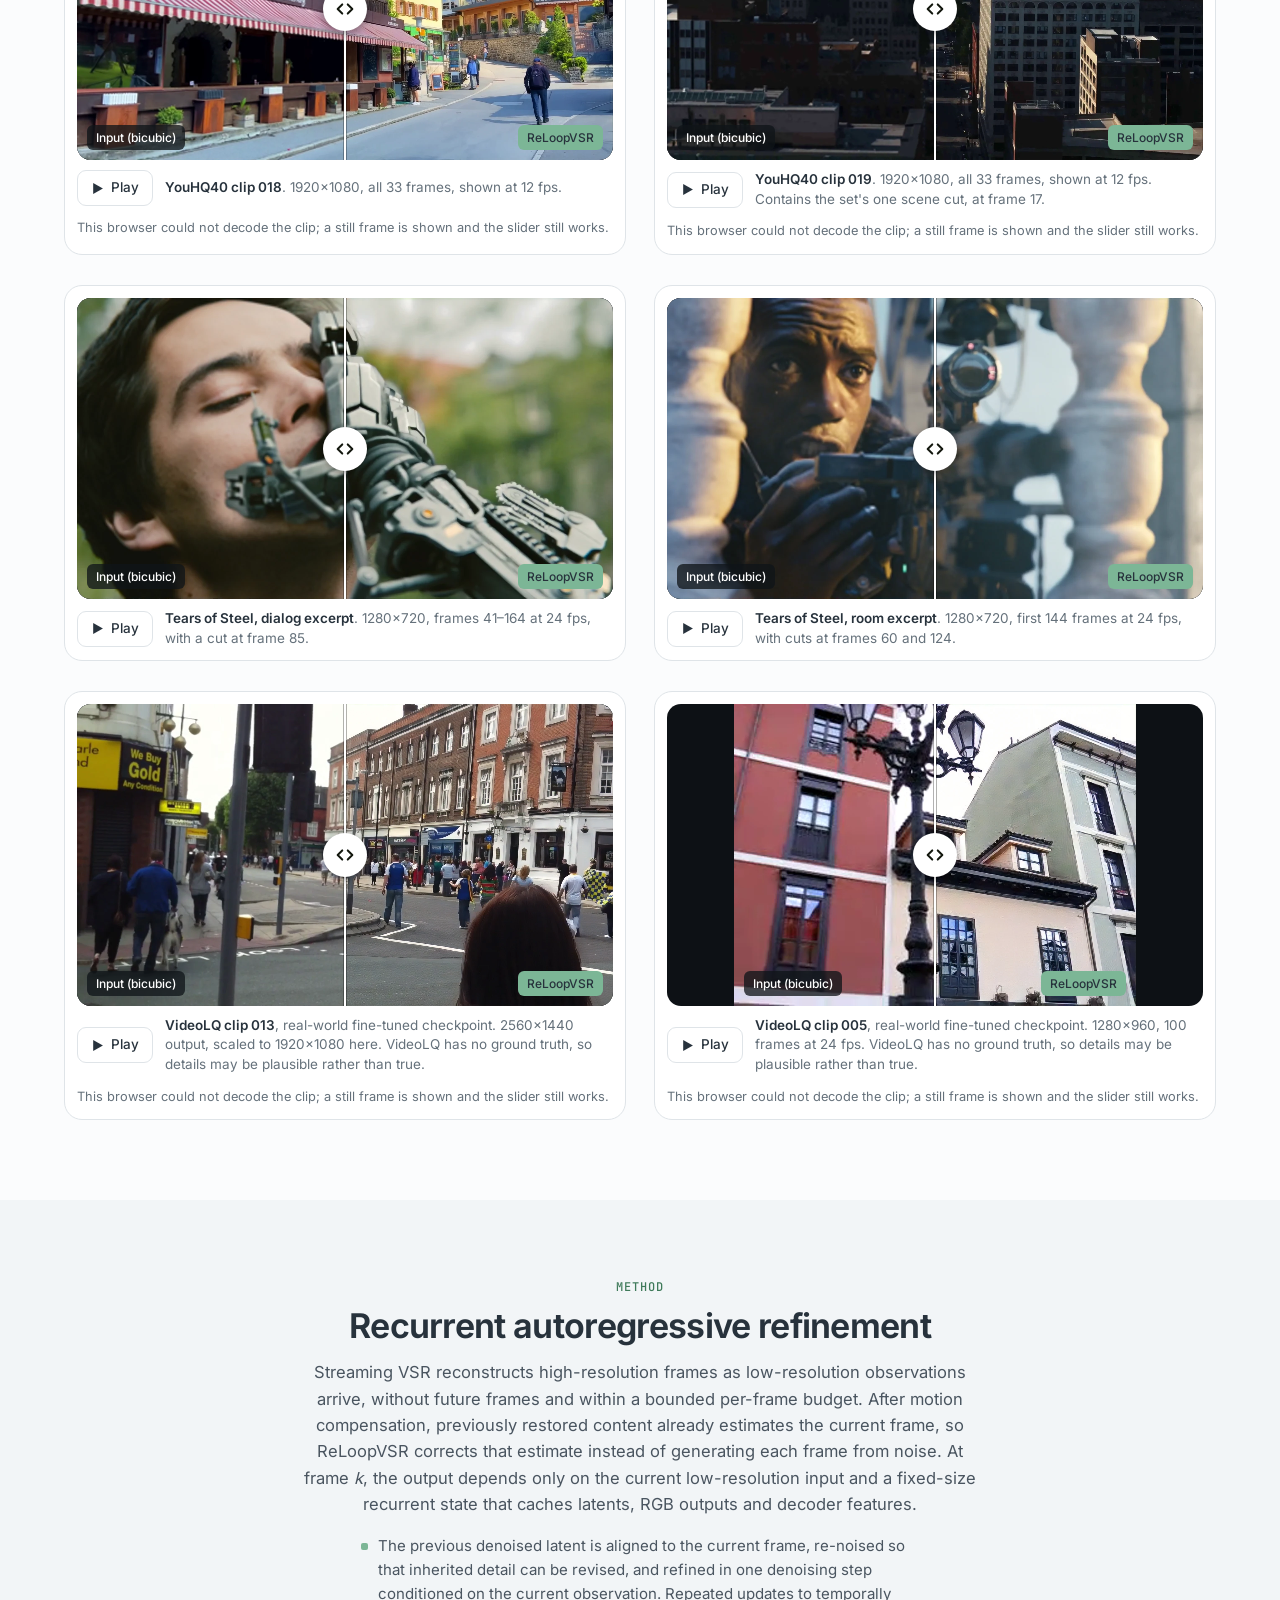
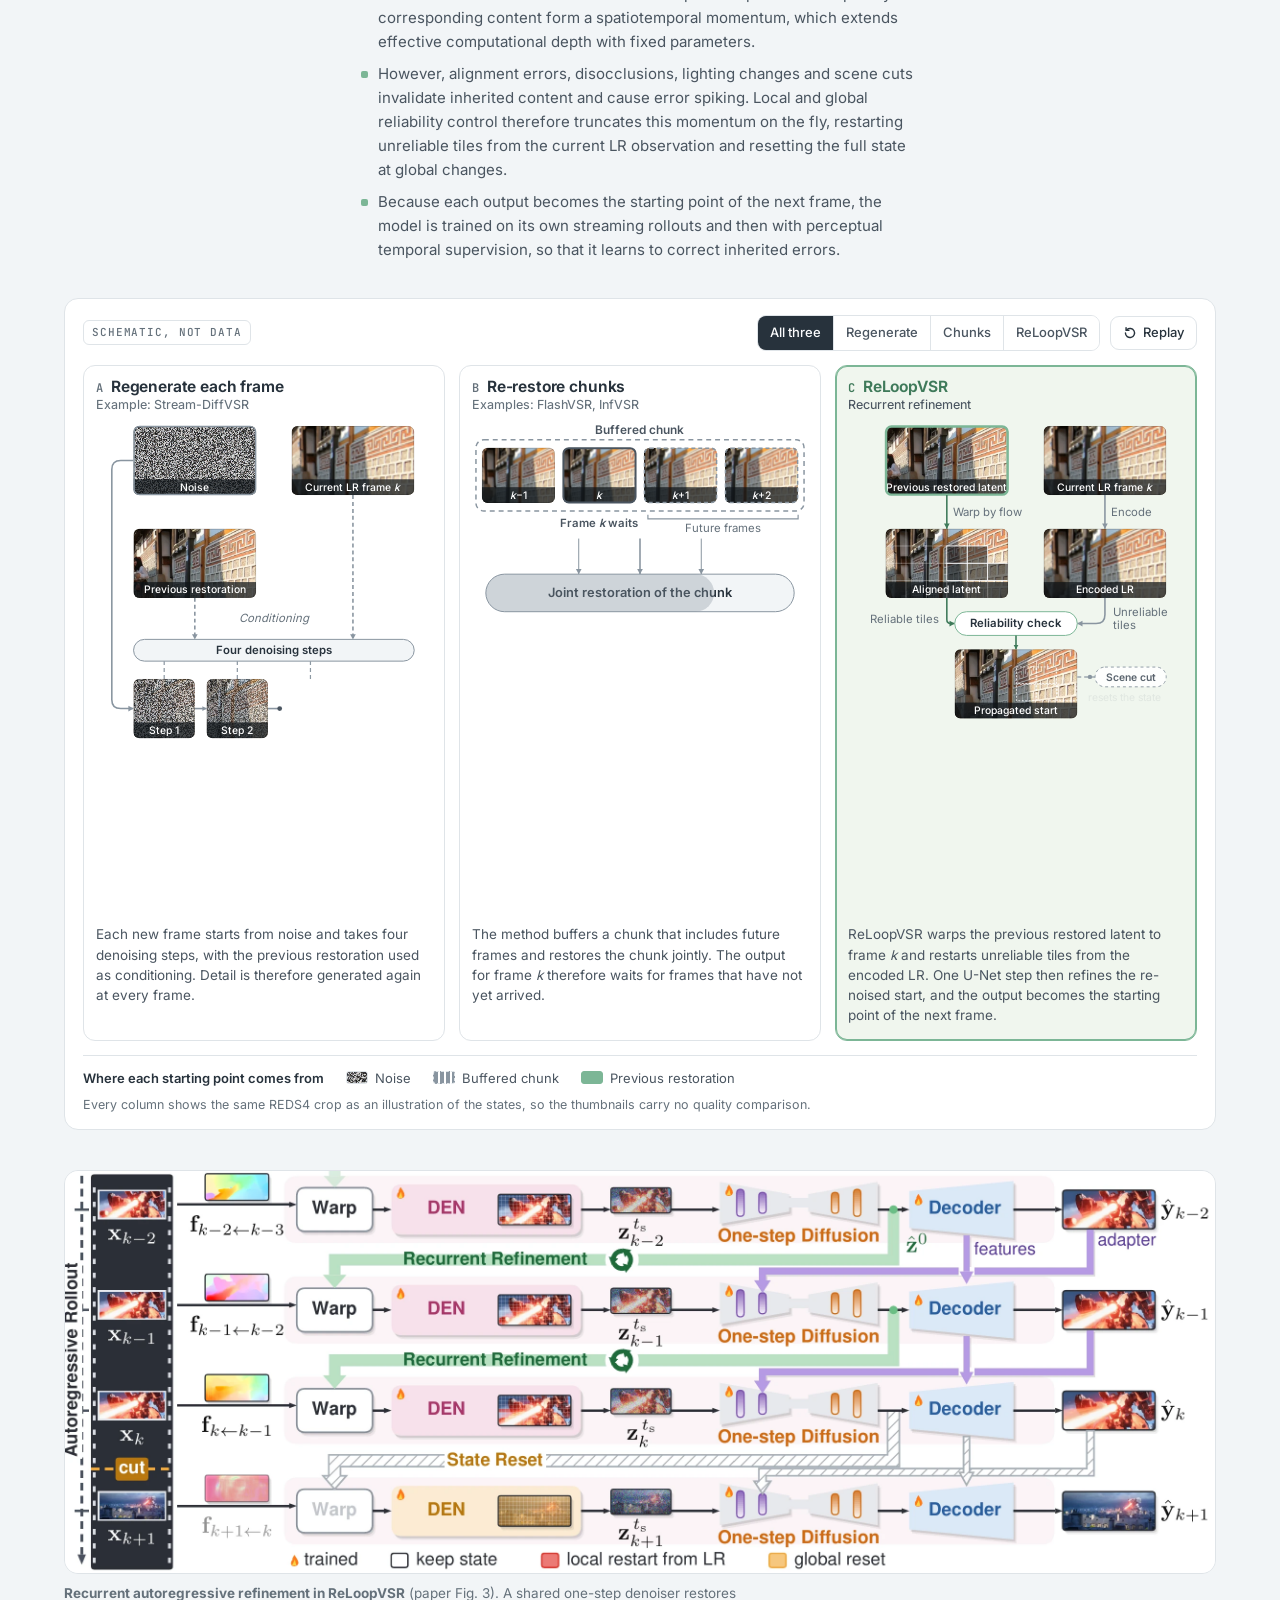
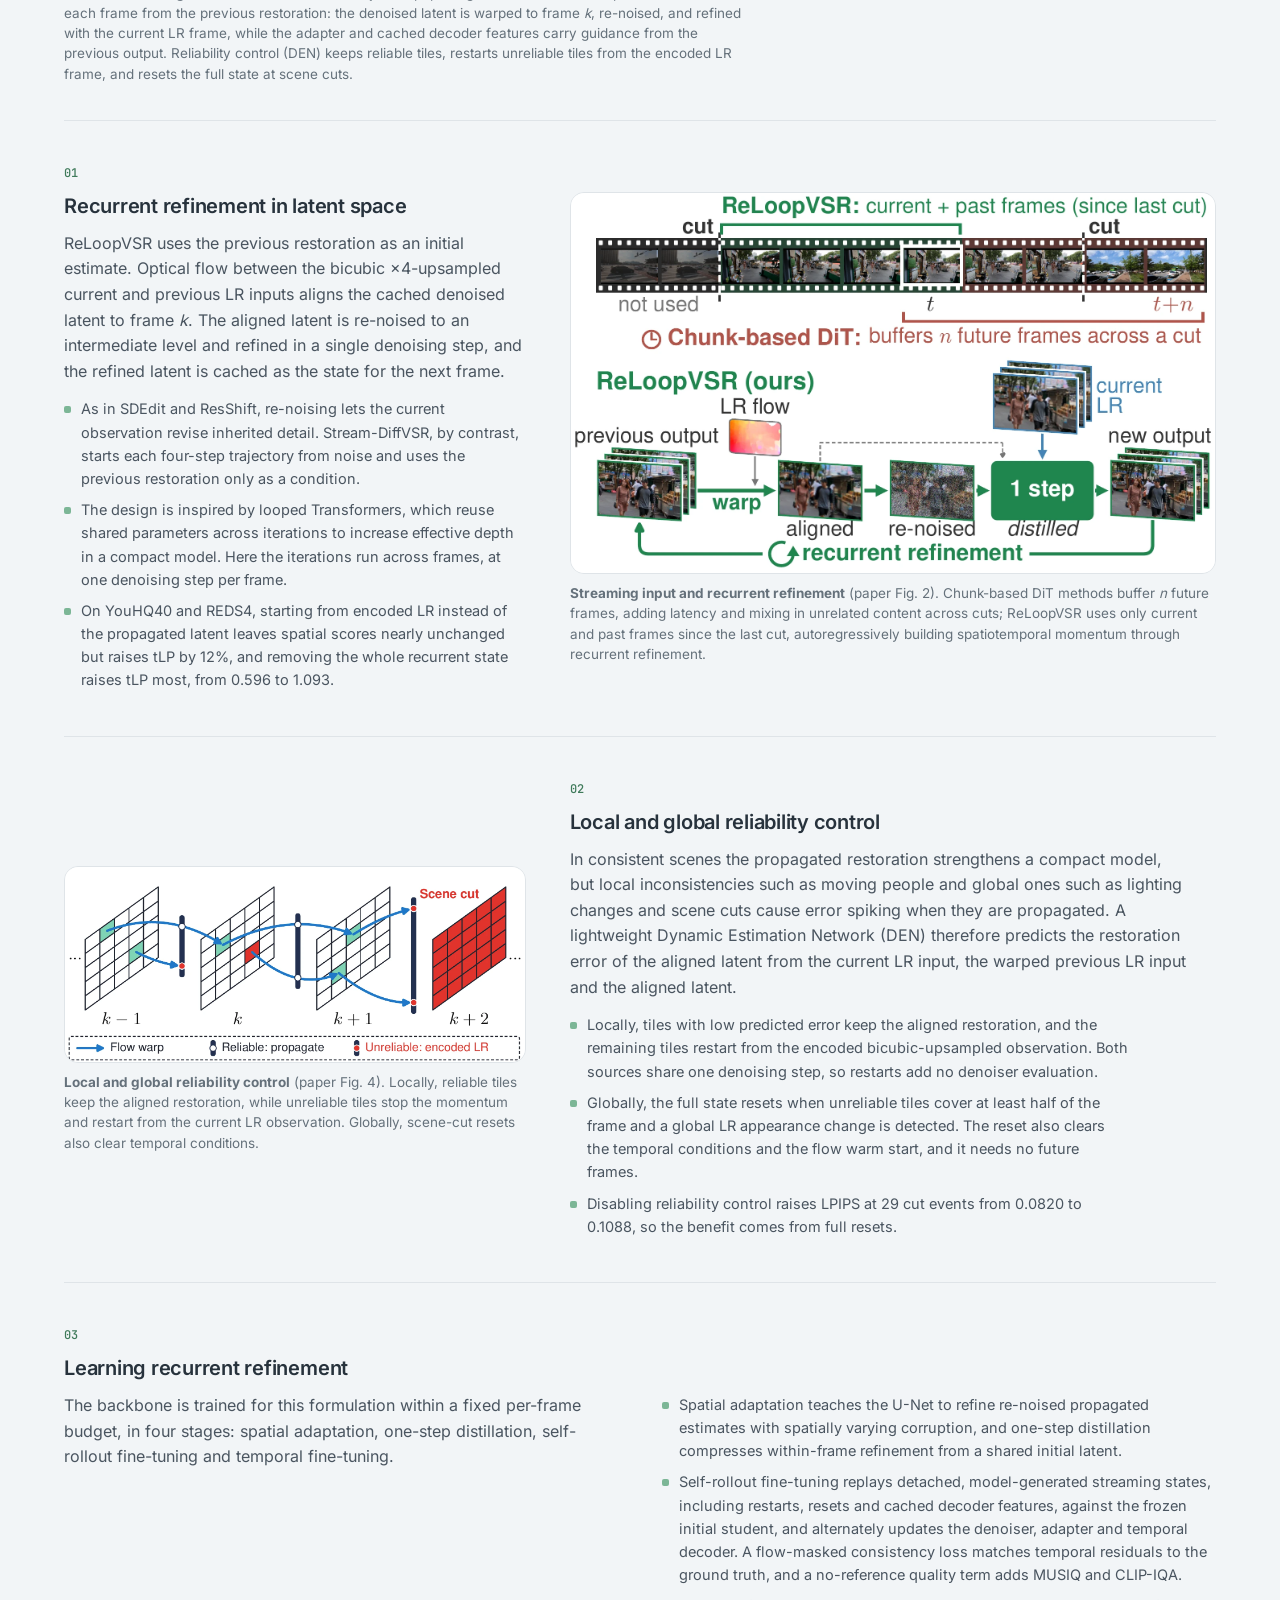
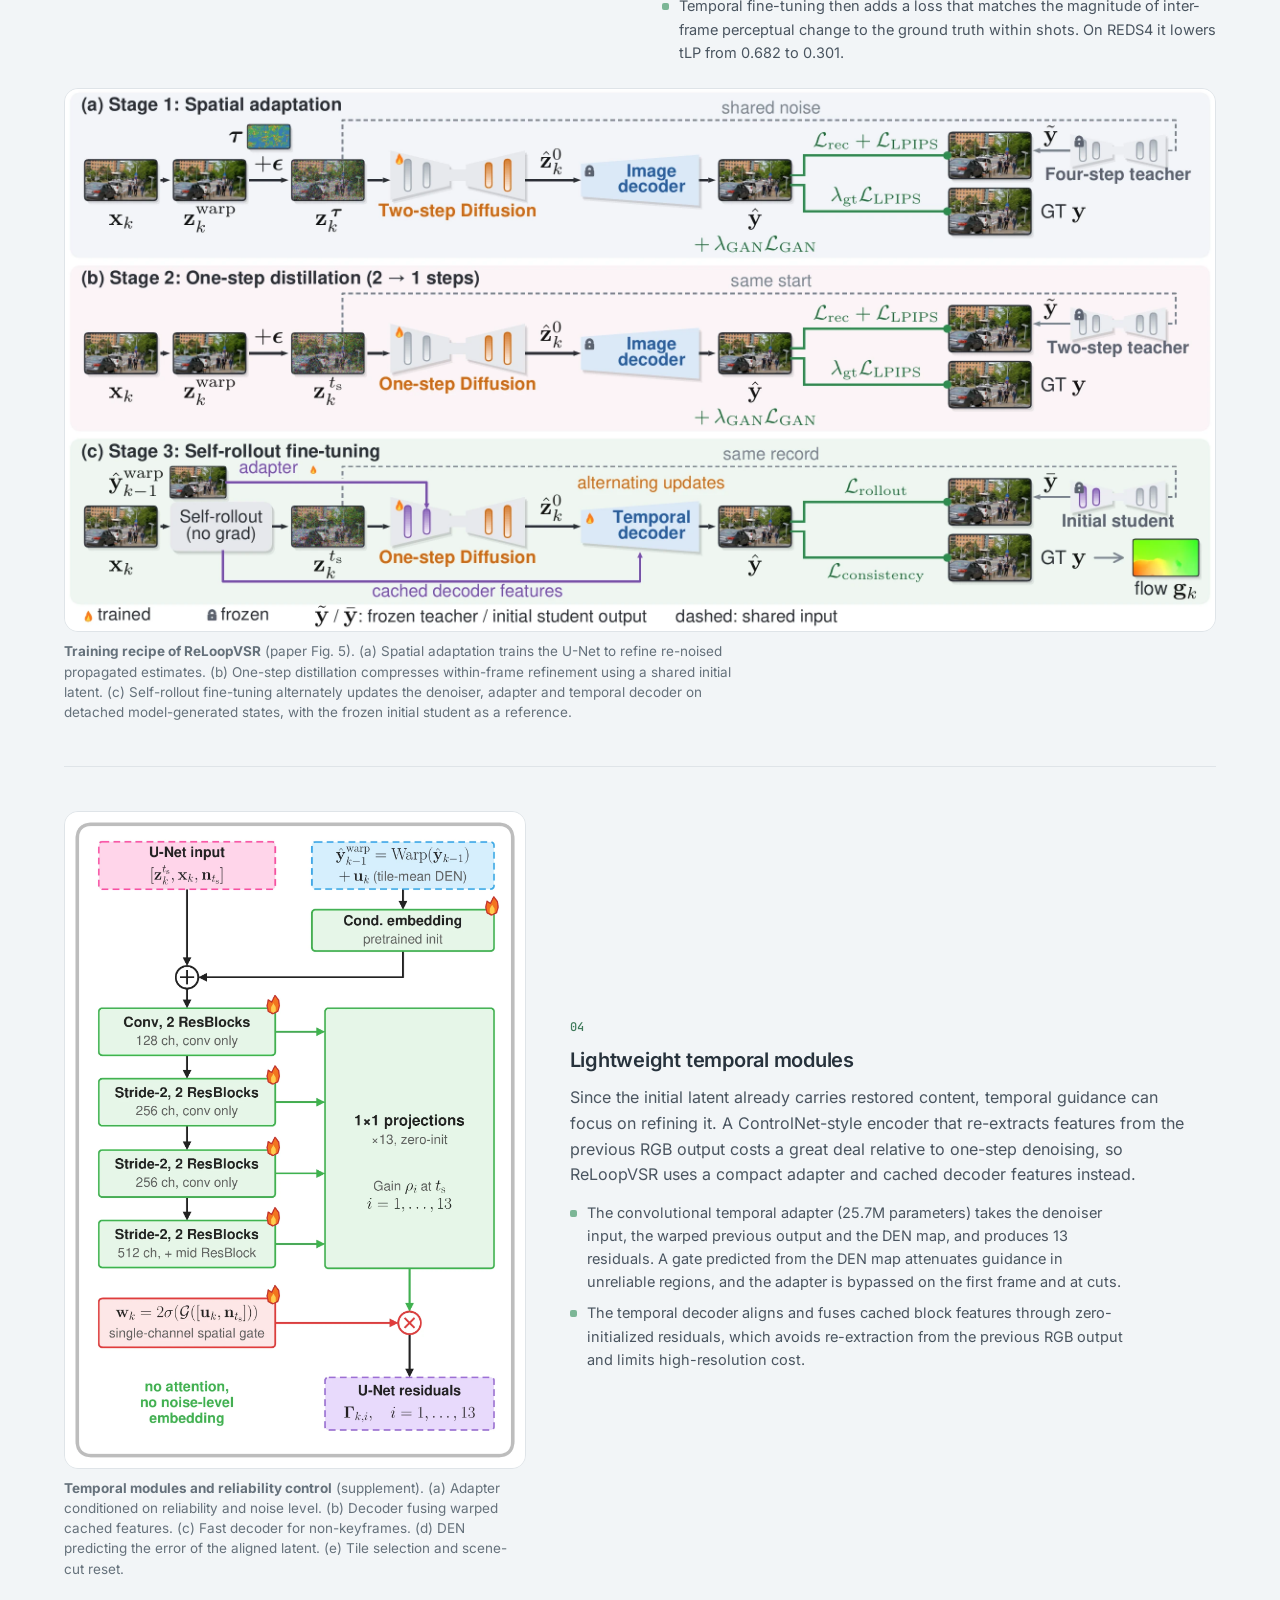
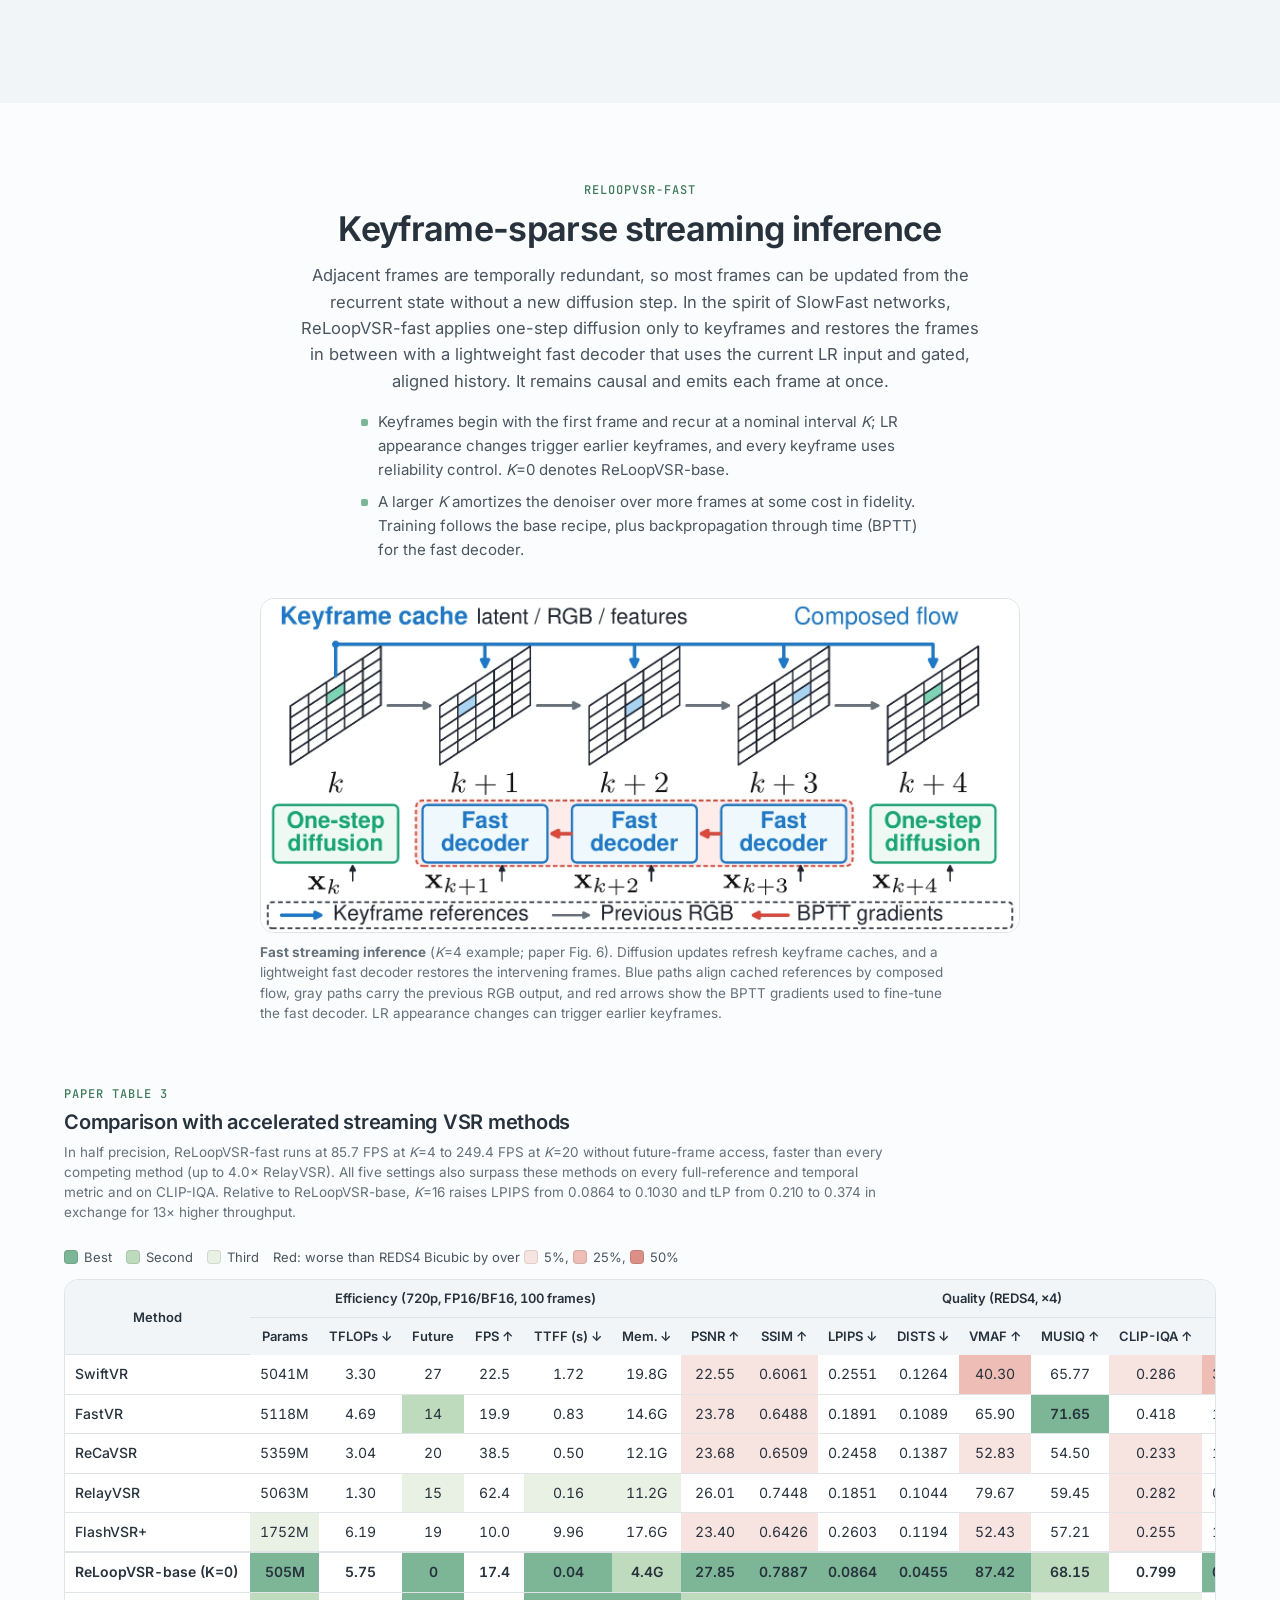
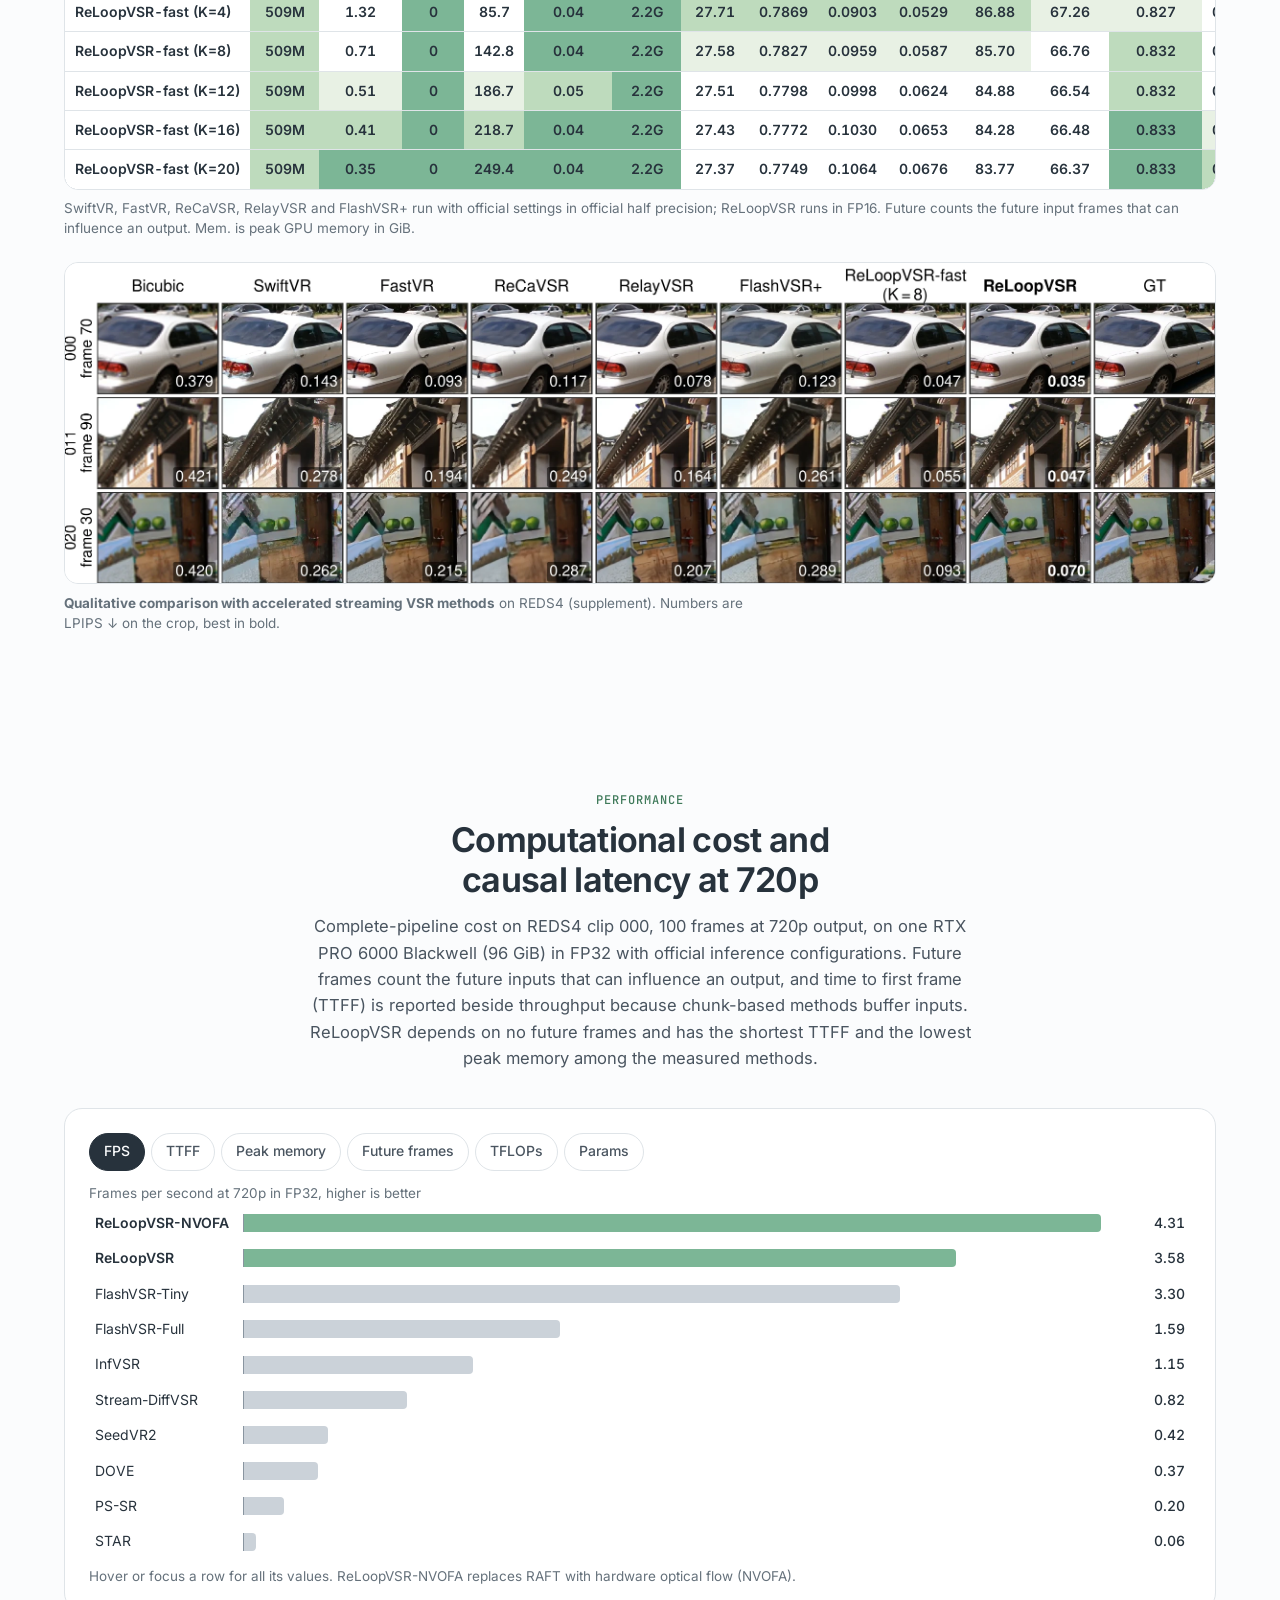
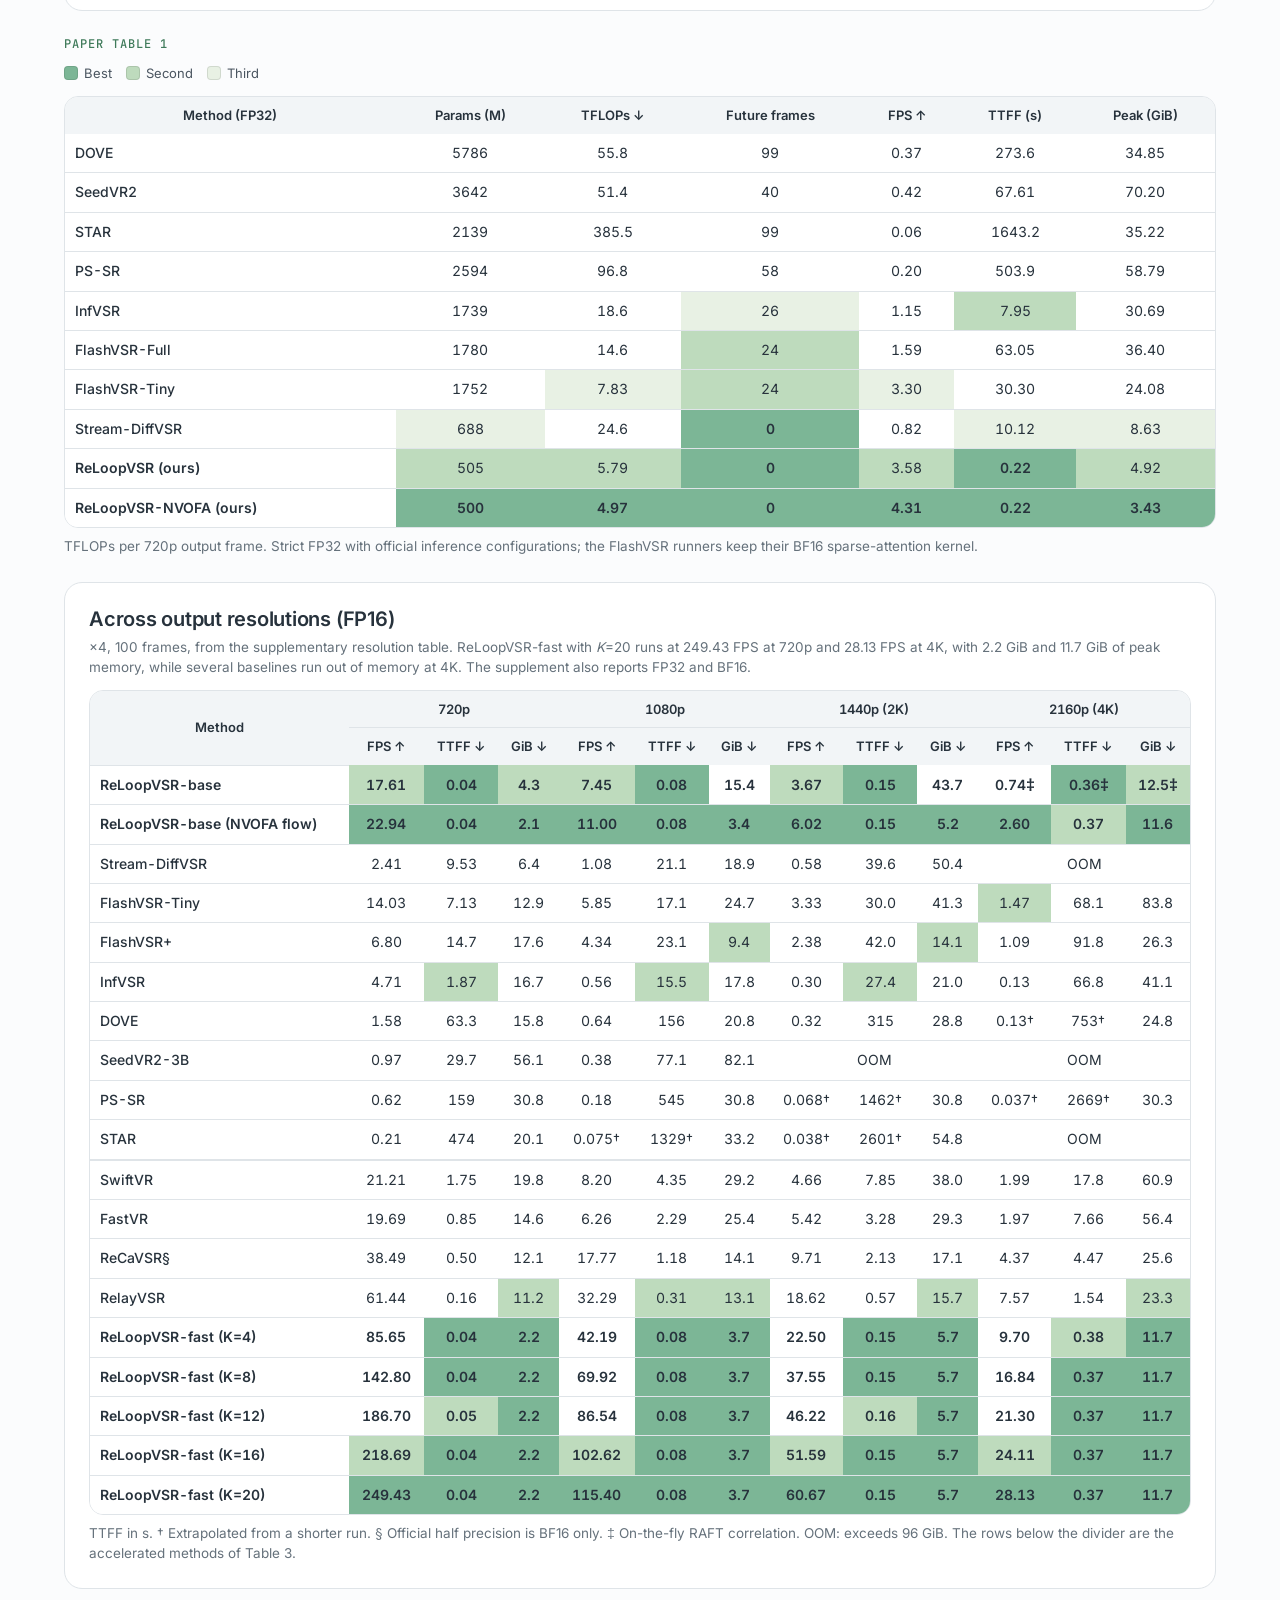
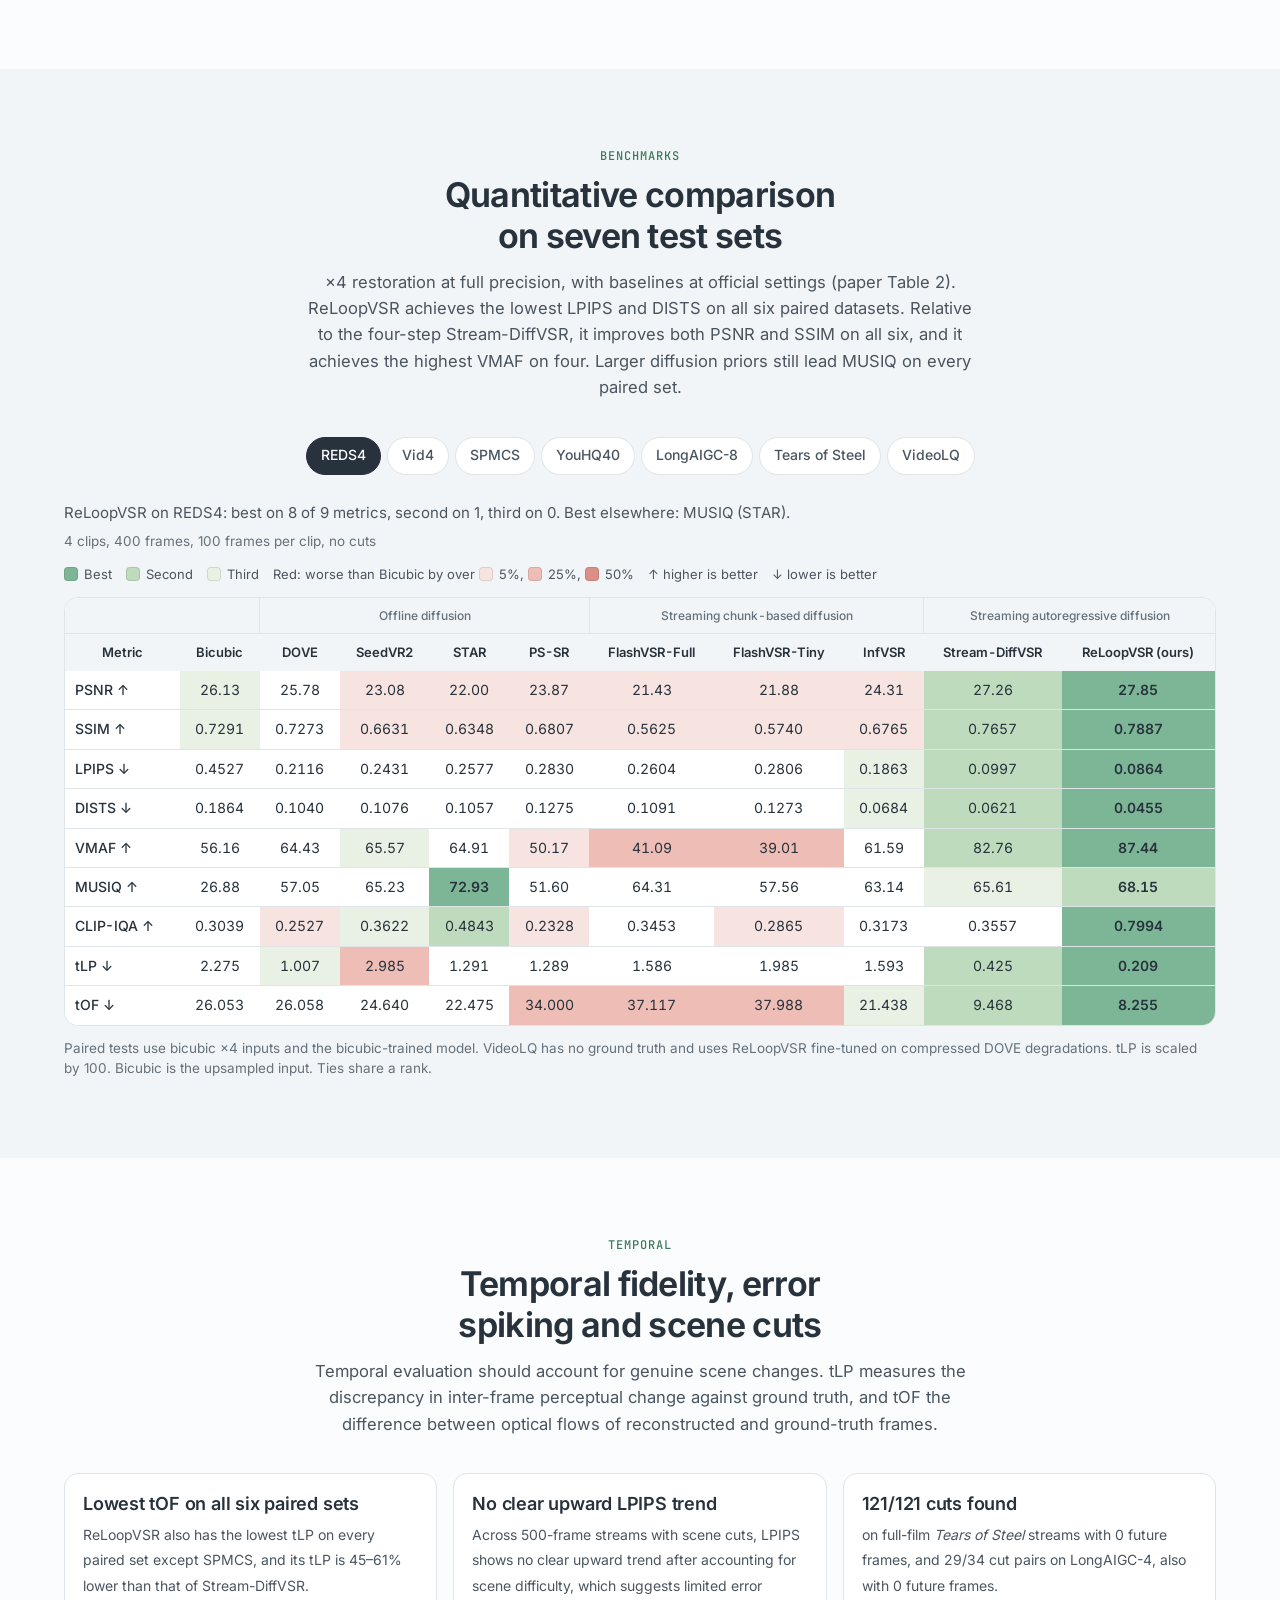
==== commit ad5ba436: "Hero: add the portrait clip back as the third clip (paper weights, clean skin); captions in all lang" ====
--- a/index.html
+++ b/index.html
@@ -50,7 +50,7 @@
 
 <main id="main">
 <div class="hero" id="top">
-  <div class="hero-view" data-clip="hero" data-desc="Four Inter4K clips (city aerials, a honeycomb staircase and a rose), split into the bicubic-upsampled input and the ReLoopVSR output"><img class="hero-poster" src="media/poster/hero_split.webp?v=20261118r" width="1920" height="1080" alt="" fetchpriority="high" decoding="async"></div>
+  <div class="hero-view" data-clip="hero" data-desc="Five Inter4K clips (city aerials, a honeycomb staircase, a portrait and a rose), split into the bicubic-upsampled input and the ReLoopVSR output"><img class="hero-poster" src="media/poster/hero_split.webp?v=20261118r" width="1920" height="1080" alt="" fetchpriority="high" decoding="async"></div>
   <div class="hero-fade" aria-hidden="true"></div>
   <div class="hero-inner wrap"><div class="hero-text">
     <h1 class="hero-title"><em>ReLoopVSR</em><span class="vh">: </span><span class="hero-sub"><span class="nb">One-Step</span> Recurrent Autoregressive Diffusion Refinement for Streaming Video Super-Resolution</span></h1>
@@ -70,7 +70,7 @@
     <div role="listitem"><b>2.2 GiB</b><span>peak memory at 720p</span></div>
   </div>
   </div></div>
-  <div class="hero-cap"><button class="play" id="hero-play" type="button" aria-label="Pause this clip"><svg viewBox="0 0 12 12" fill="currentColor" aria-hidden="true"><path d="M2 1h3v10H2zM7 1h3v10H7z"/></svg><span>Pause</span></button><span id="hero-cap"><b>Four Inter4K clips</b> · left: bicubic input · right: ReLoopVSR (×4)</span></div>
+  <div class="hero-cap"><button class="play" id="hero-play" type="button" aria-label="Pause this clip"><svg viewBox="0 0 12 12" fill="currentColor" aria-hidden="true"><path d="M2 1h3v10H2zM7 1h3v10H7z"/></svg><span>Pause</span></button><span id="hero-cap"><b>Five Inter4K clips</b> · left: bicubic input · right: ReLoopVSR (×4)</span></div>
   <a class="scroll-cue" href="#race" aria-label="Scroll to the speed race"><span></span></a>
 </div>
 <div class="hero-after"><div class="wrap">
@@ -275,8 +275,8 @@
   <p>Test material: REDS4, YouHQ40, the LongAIGC-8 videos and VideoLQ, as used in the paper, shown for research comparison. <i>Tears of Steel</i> (CC) Blender Foundation.</p>
   <p>Numbers come from the paper's tables. This page loads no external resources and collects no data. Fonts: Inter and JetBrains Mono, SIL Open Font License (see assets/fonts).</p>
 </div></footer>
-<script src="assets/data.js?v=20261118t" defer></script>
+<script src="assets/data.js?v=20261118u" defer></script>
 <script src="assets/schematic.js?v=20261118i18n" defer></script>
-<script src="assets/app.js?v=20261118i18n" defer></script>
+<script src="assets/app.js?v=20261118u" defer></script>
 </body>
 </html>
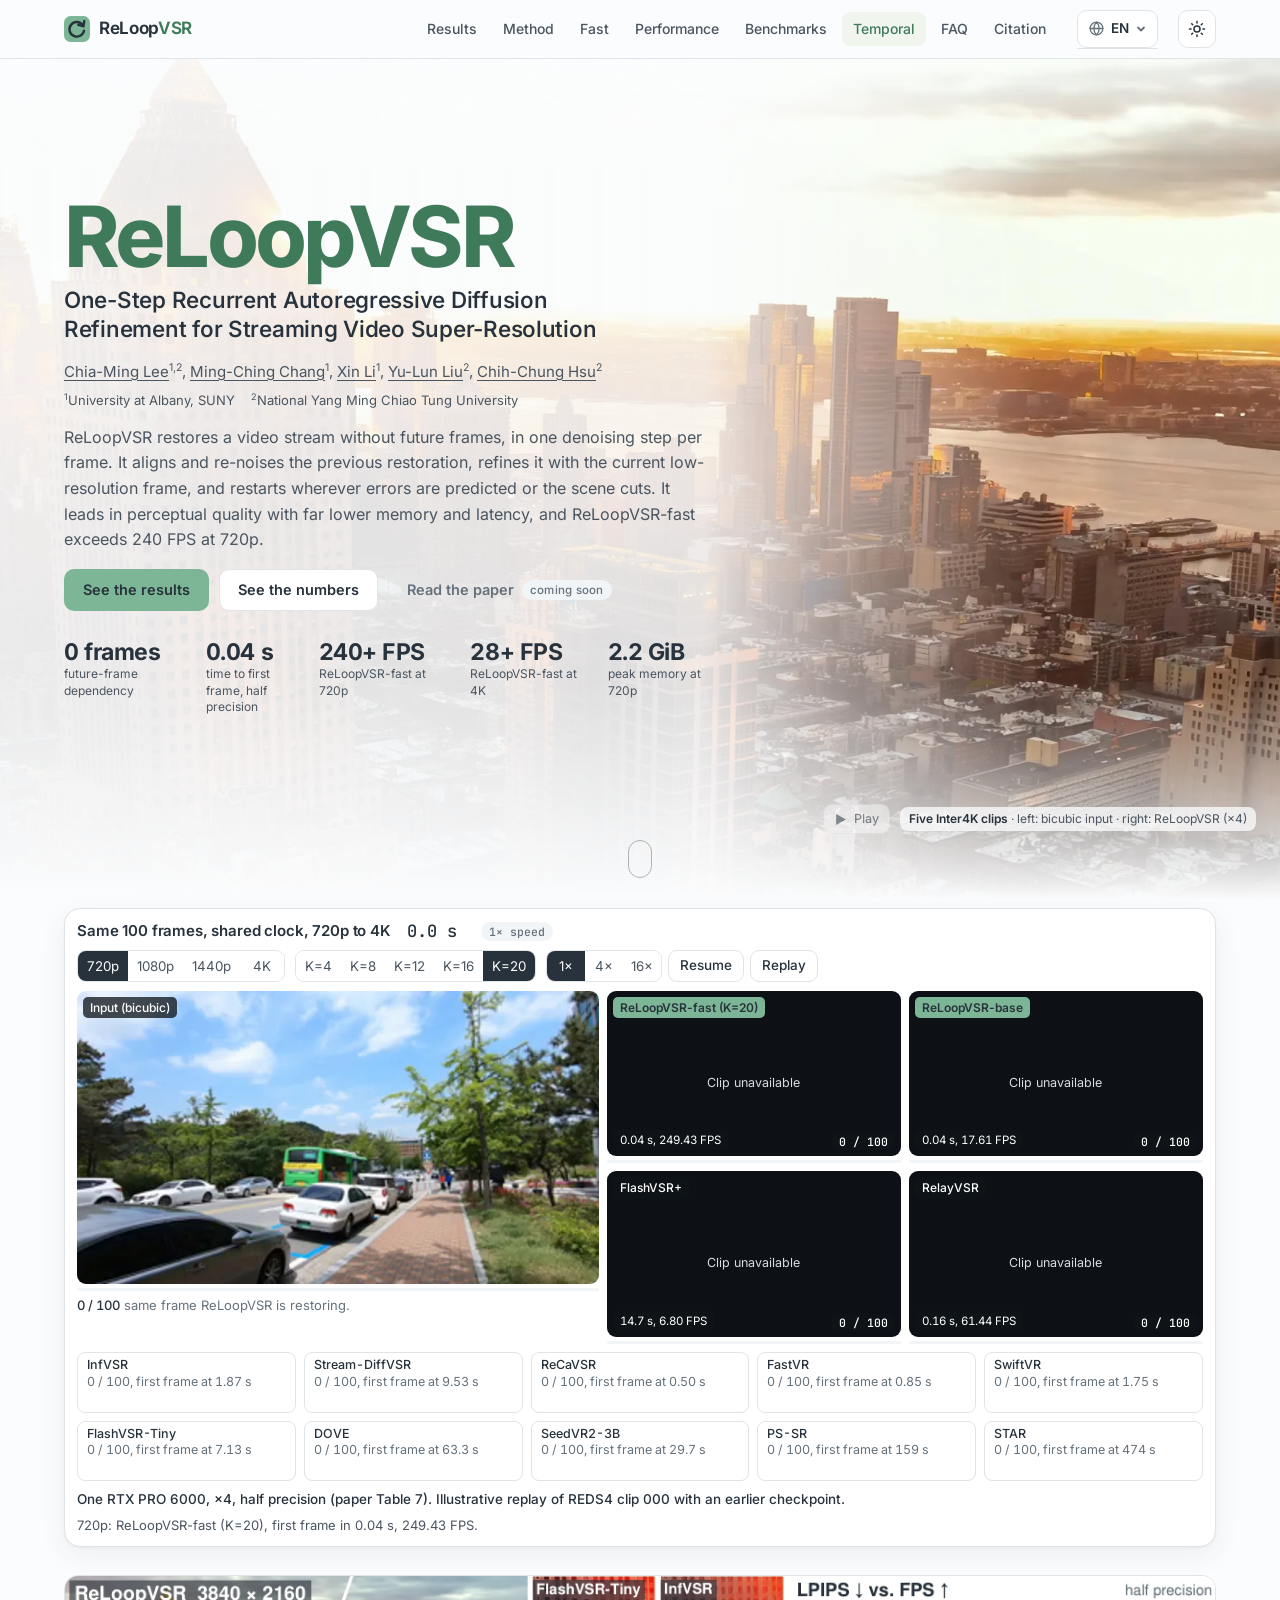
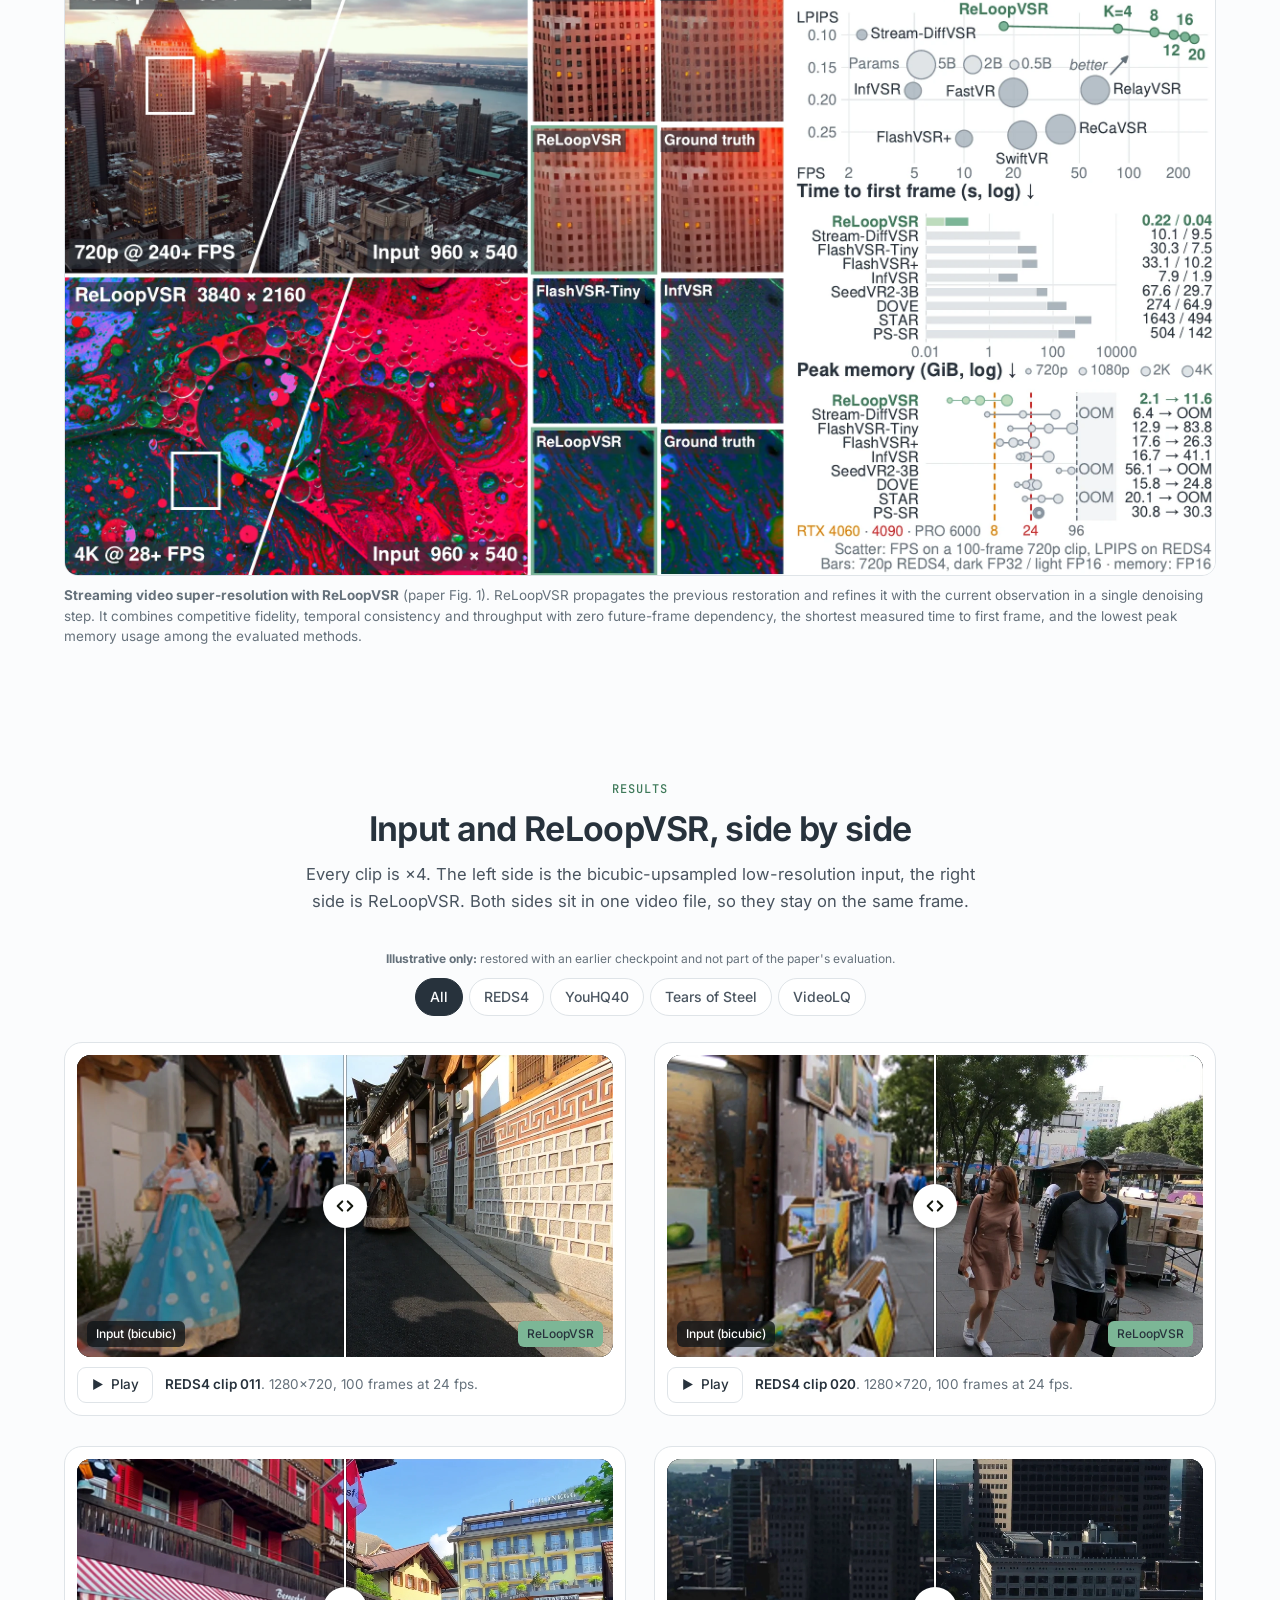
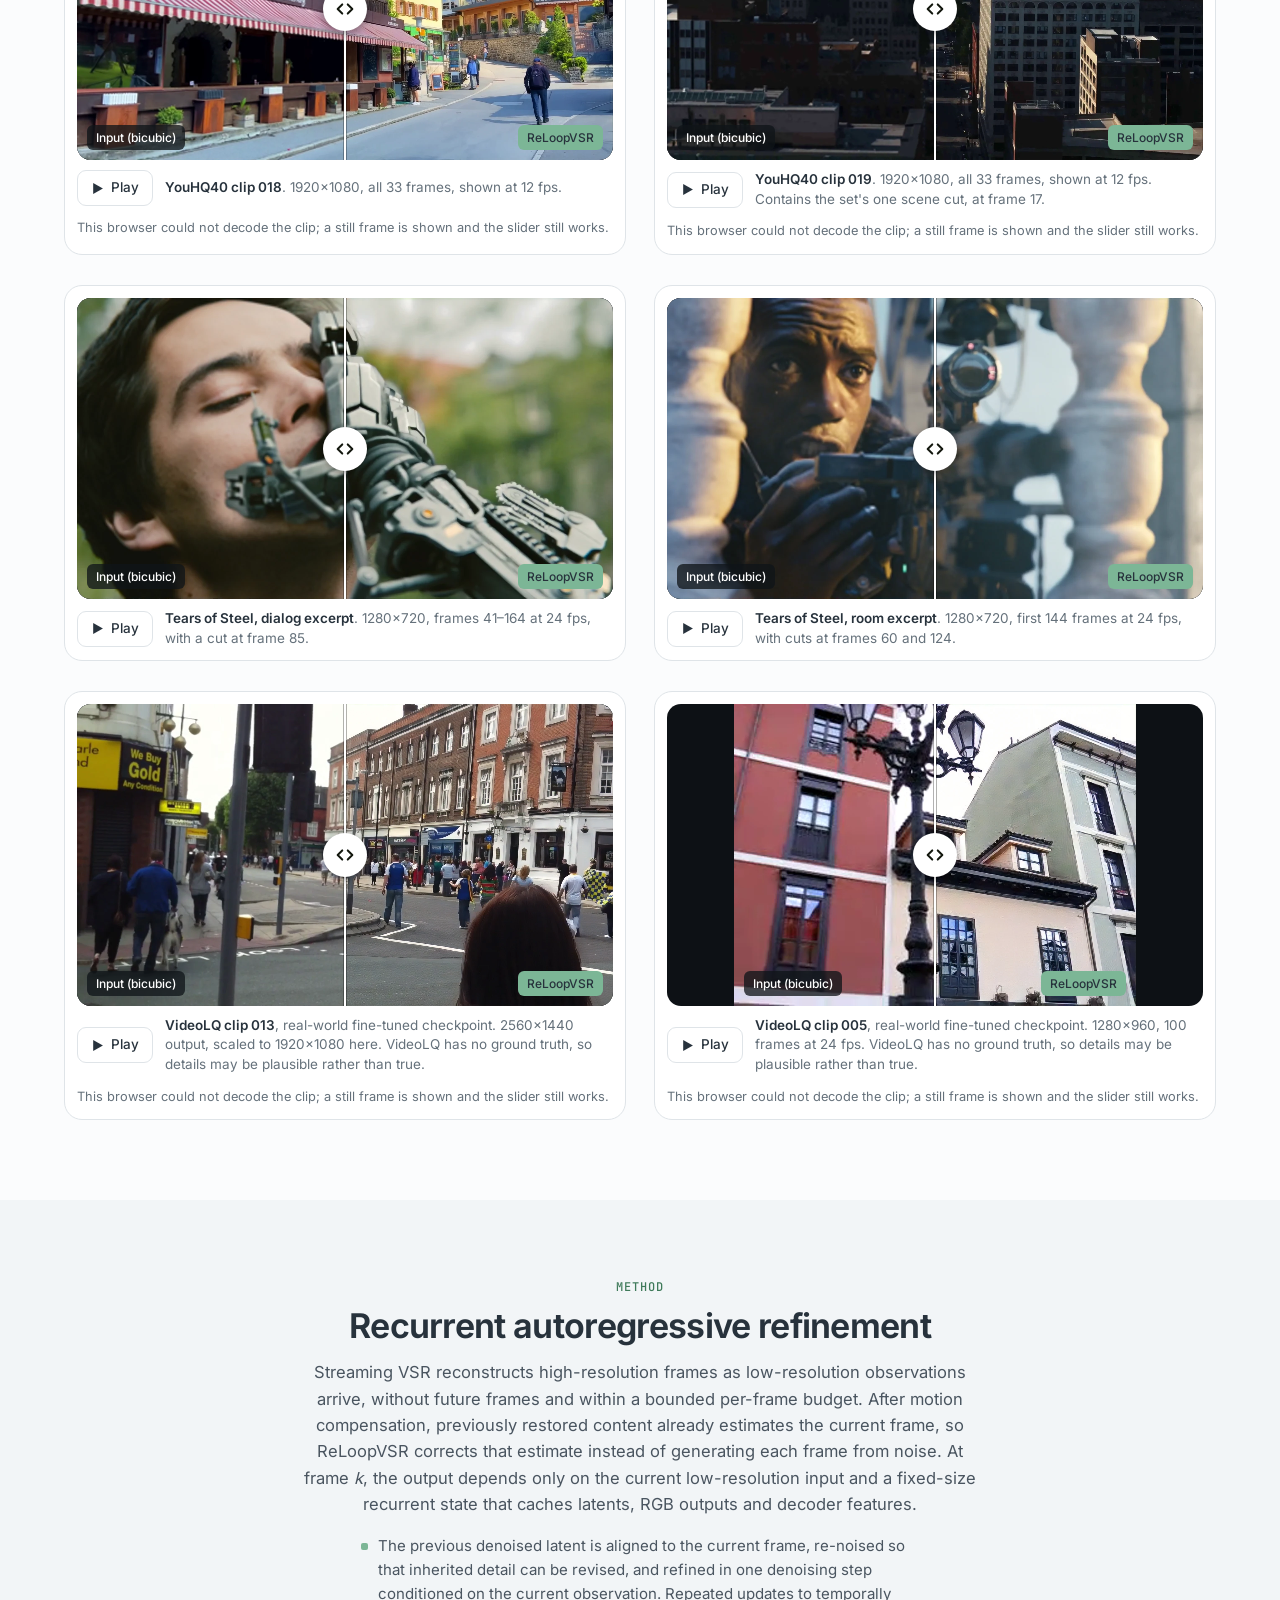
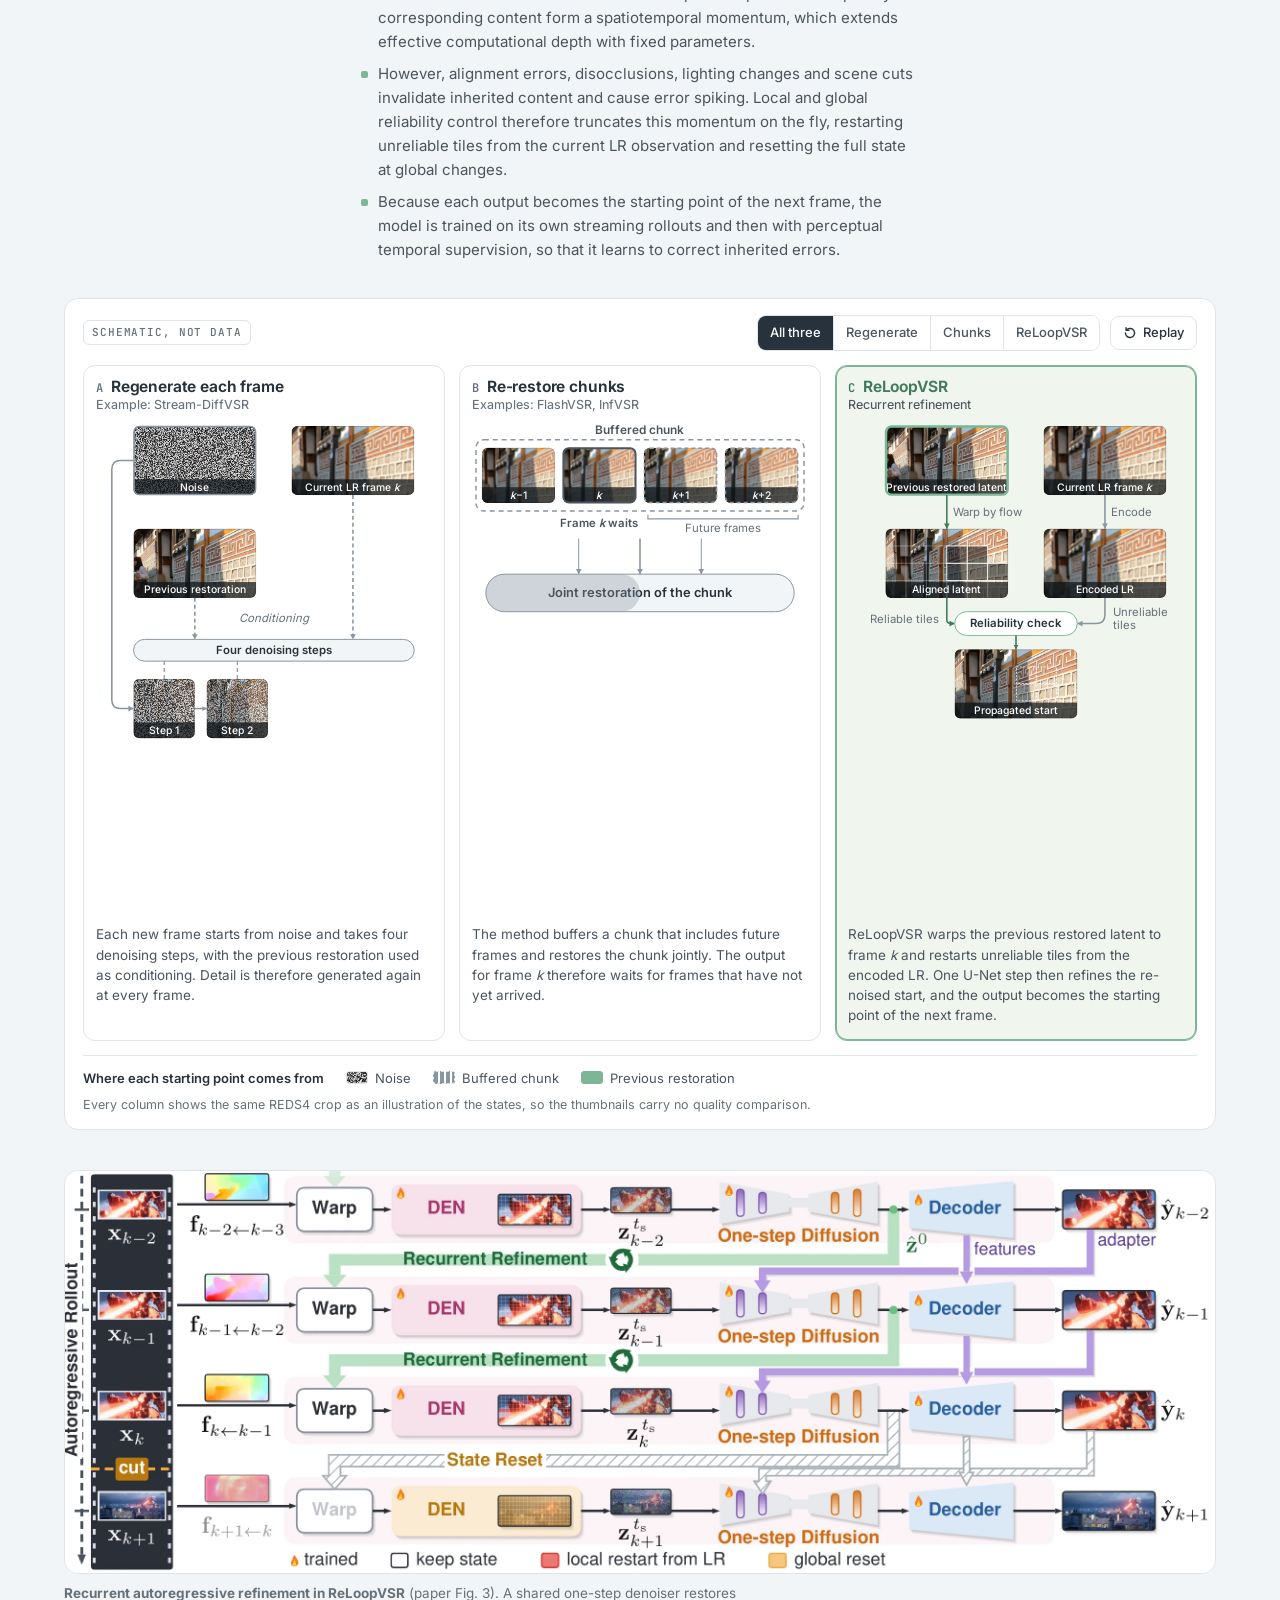
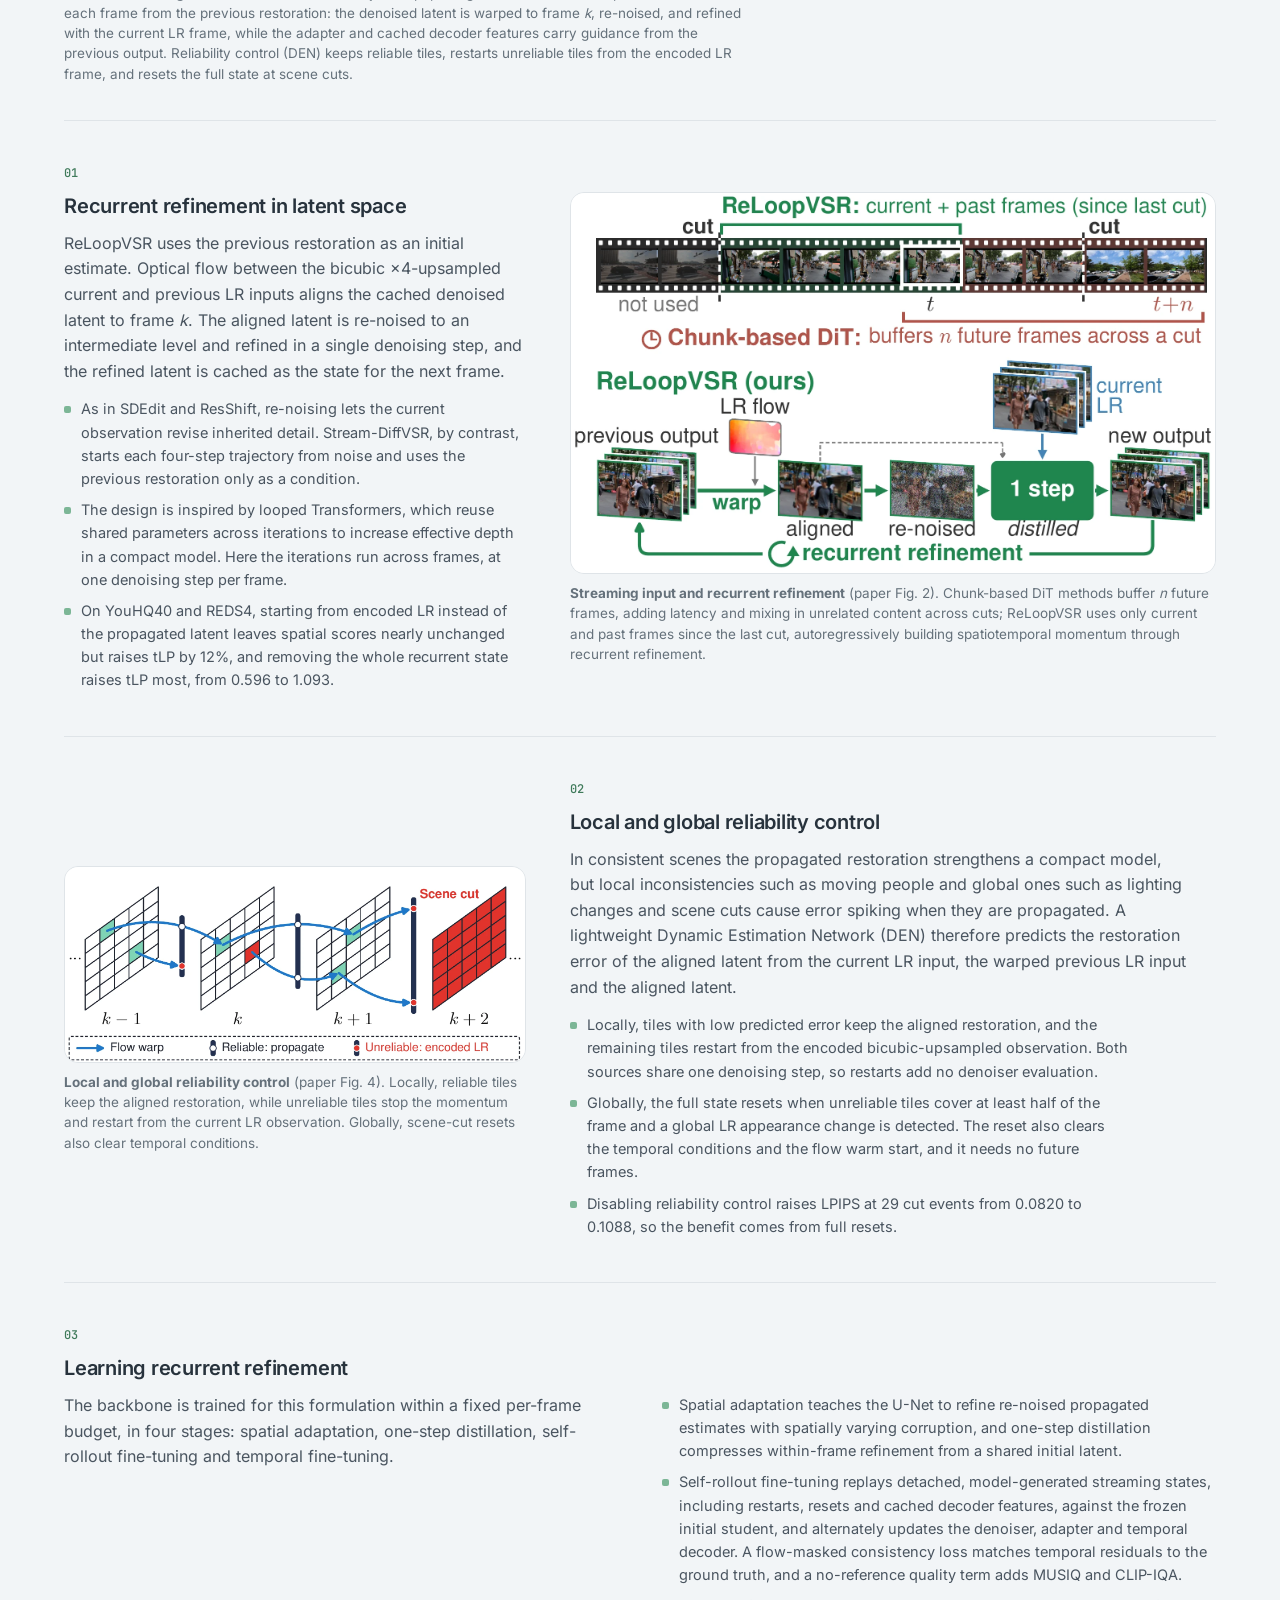
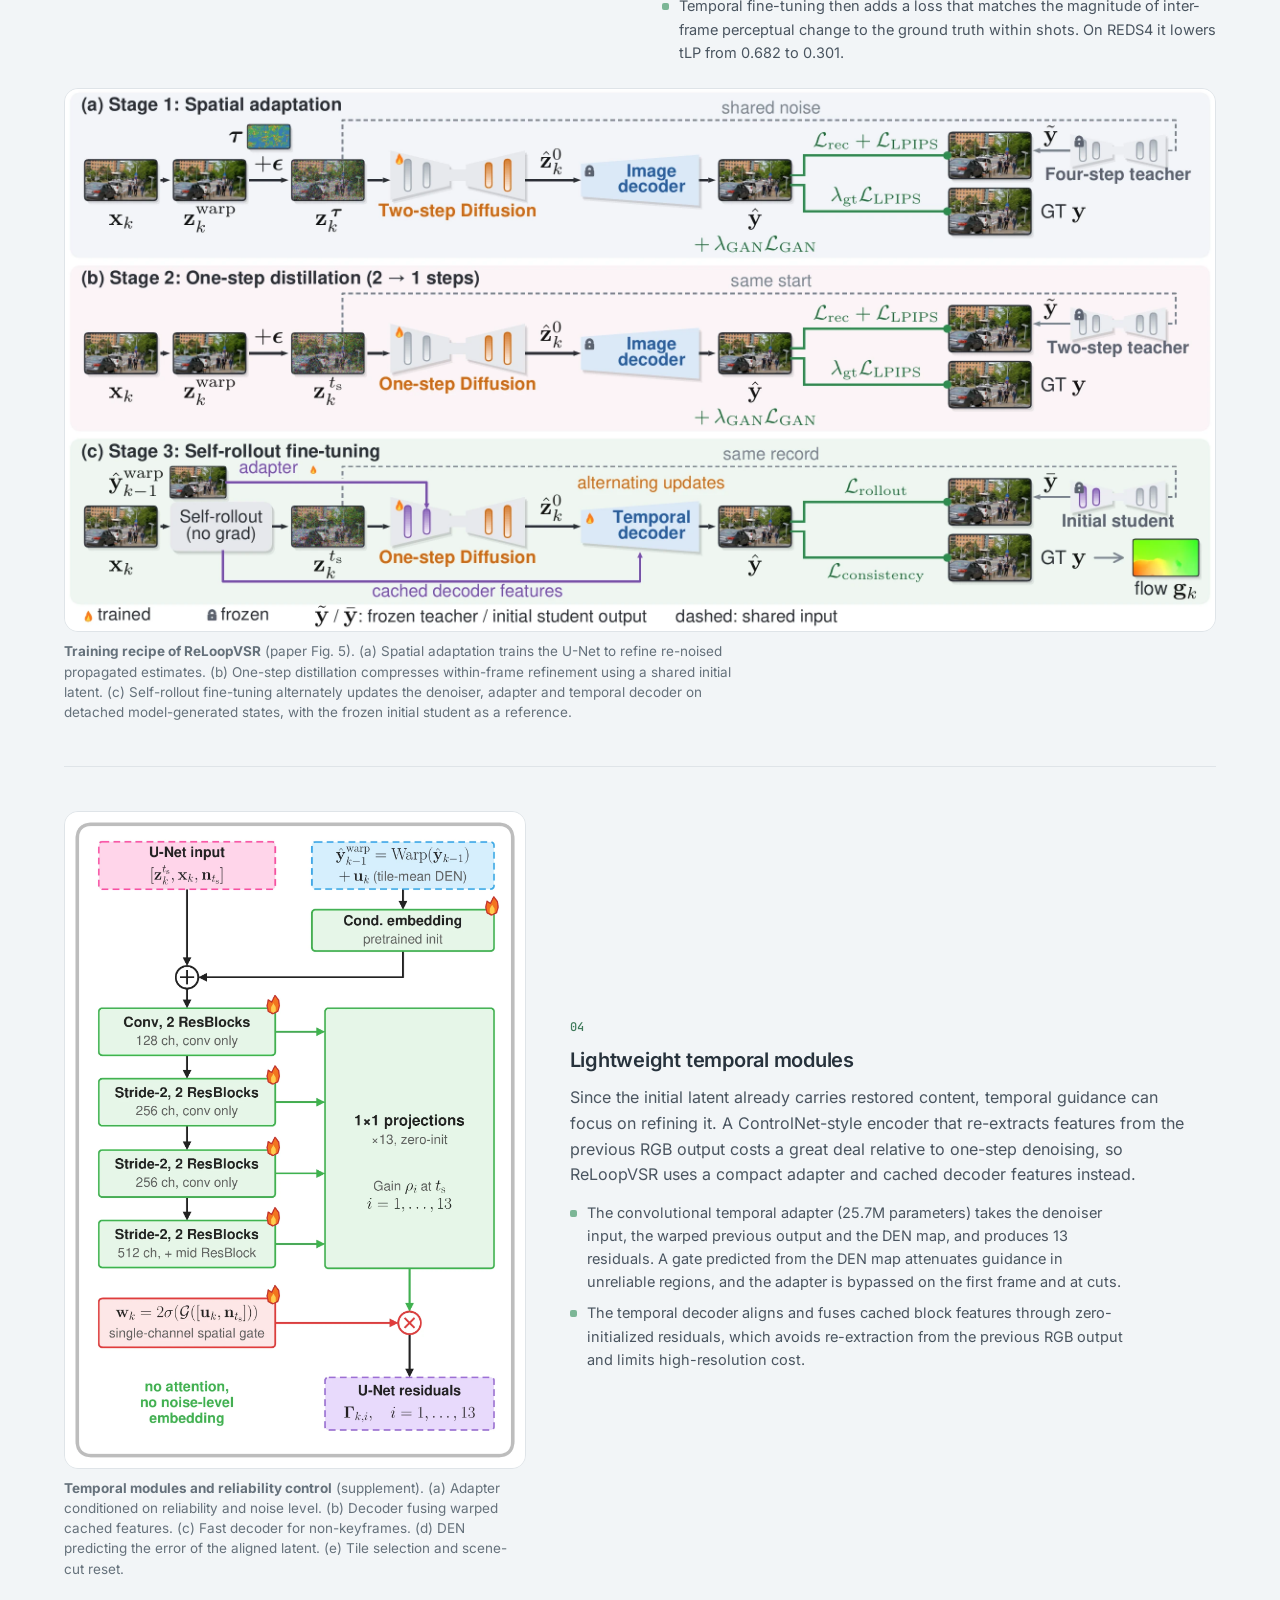
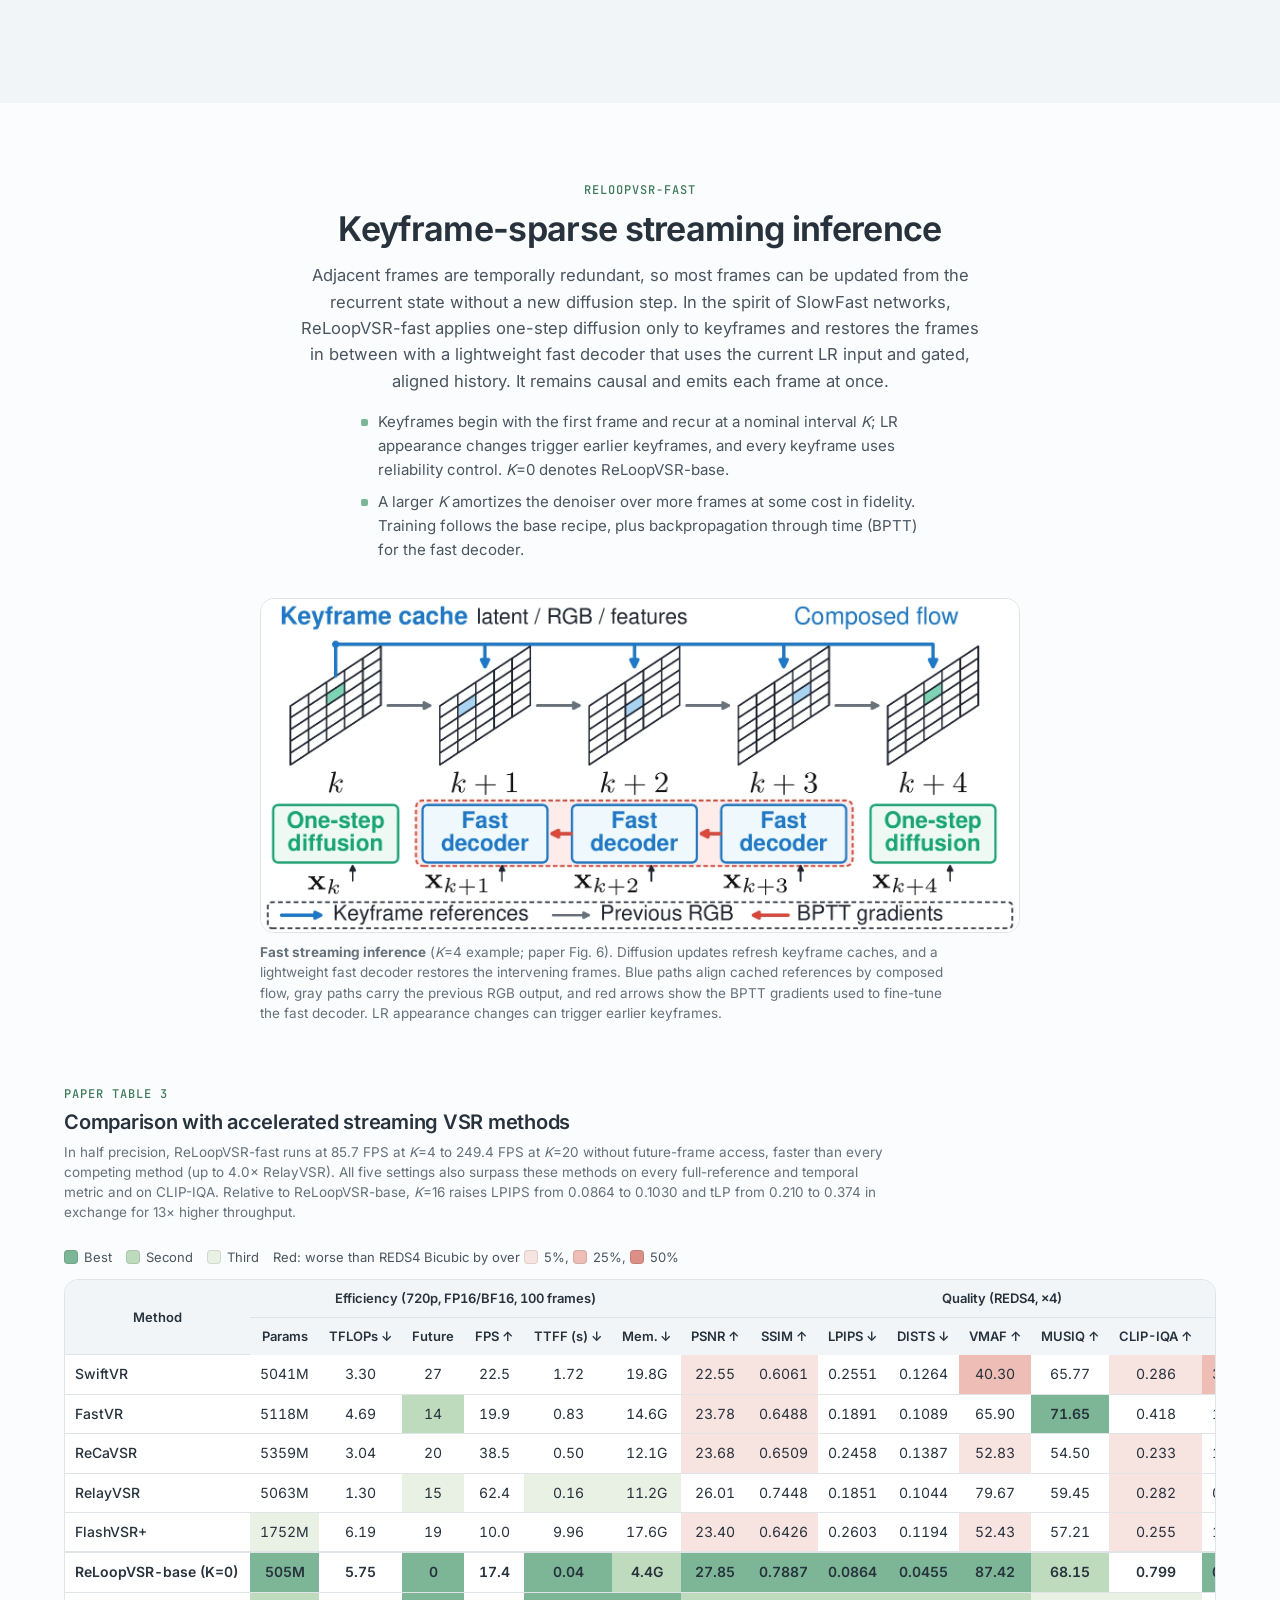
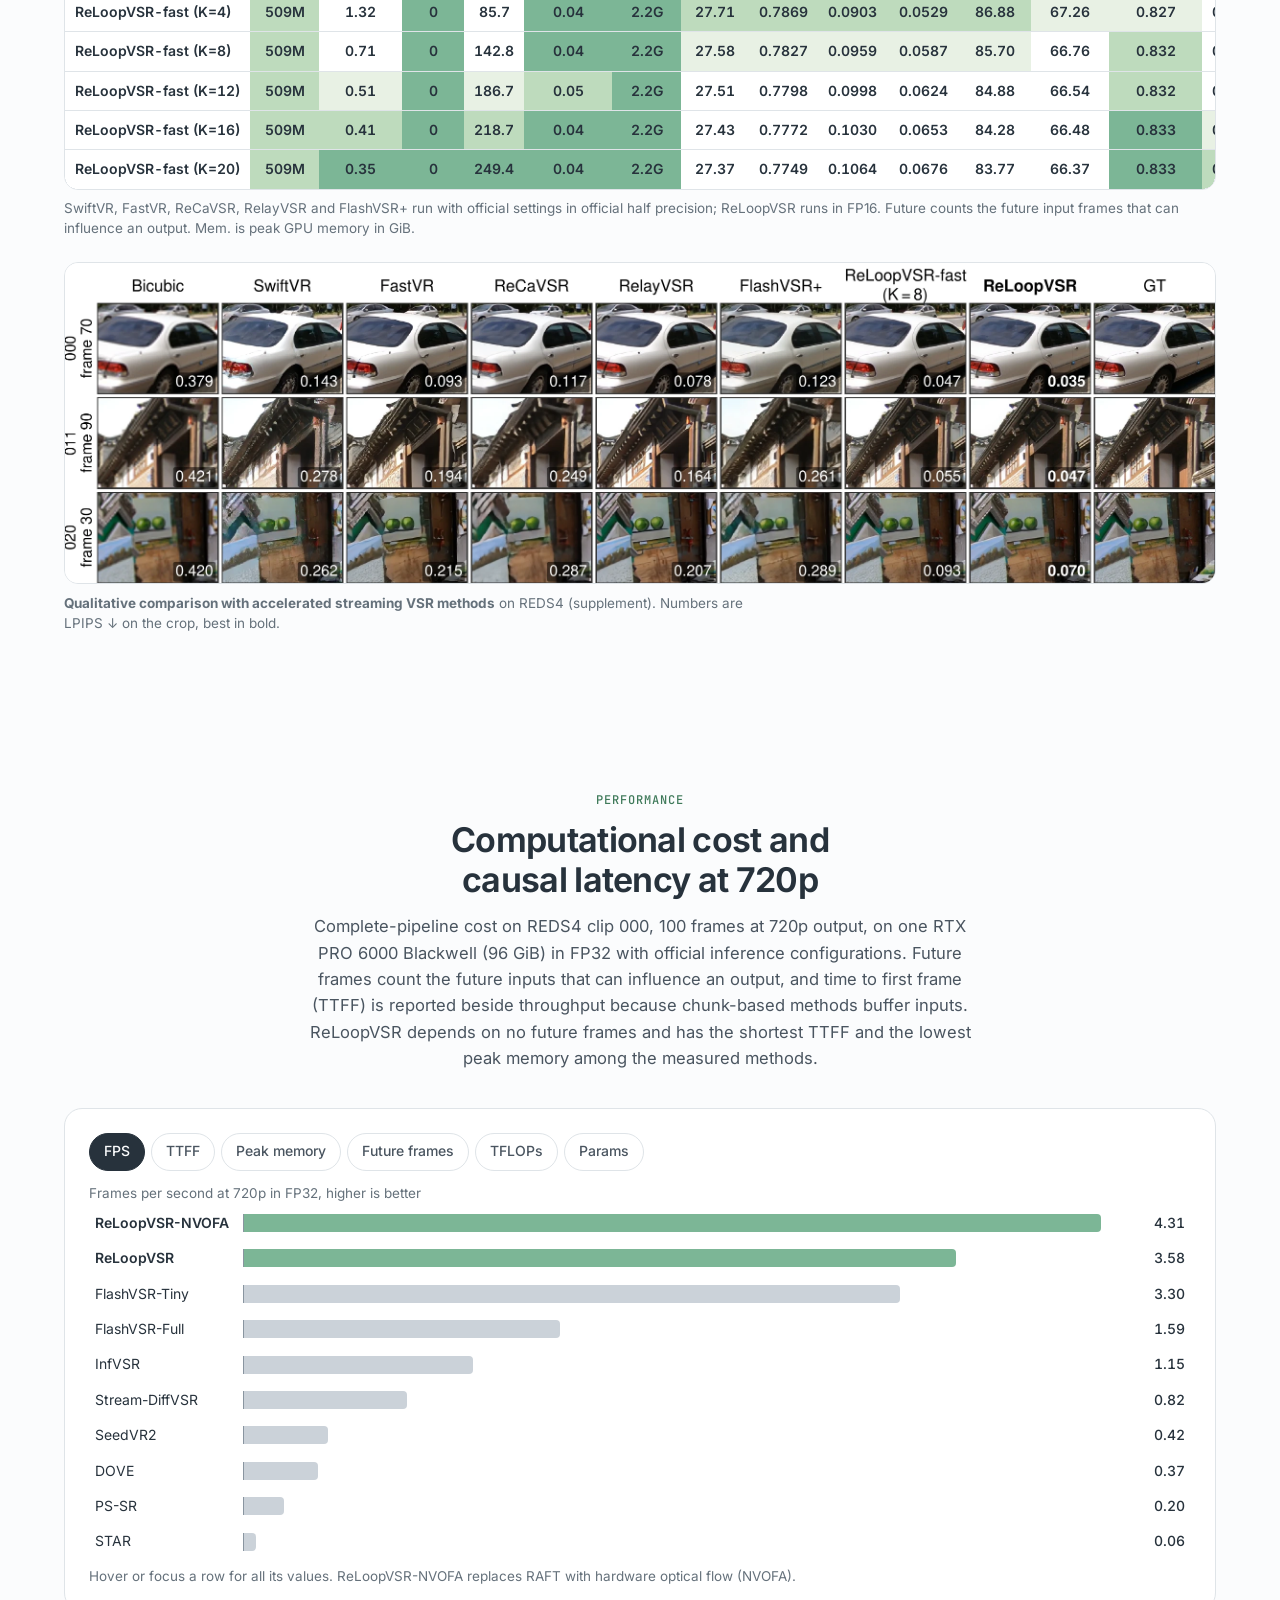
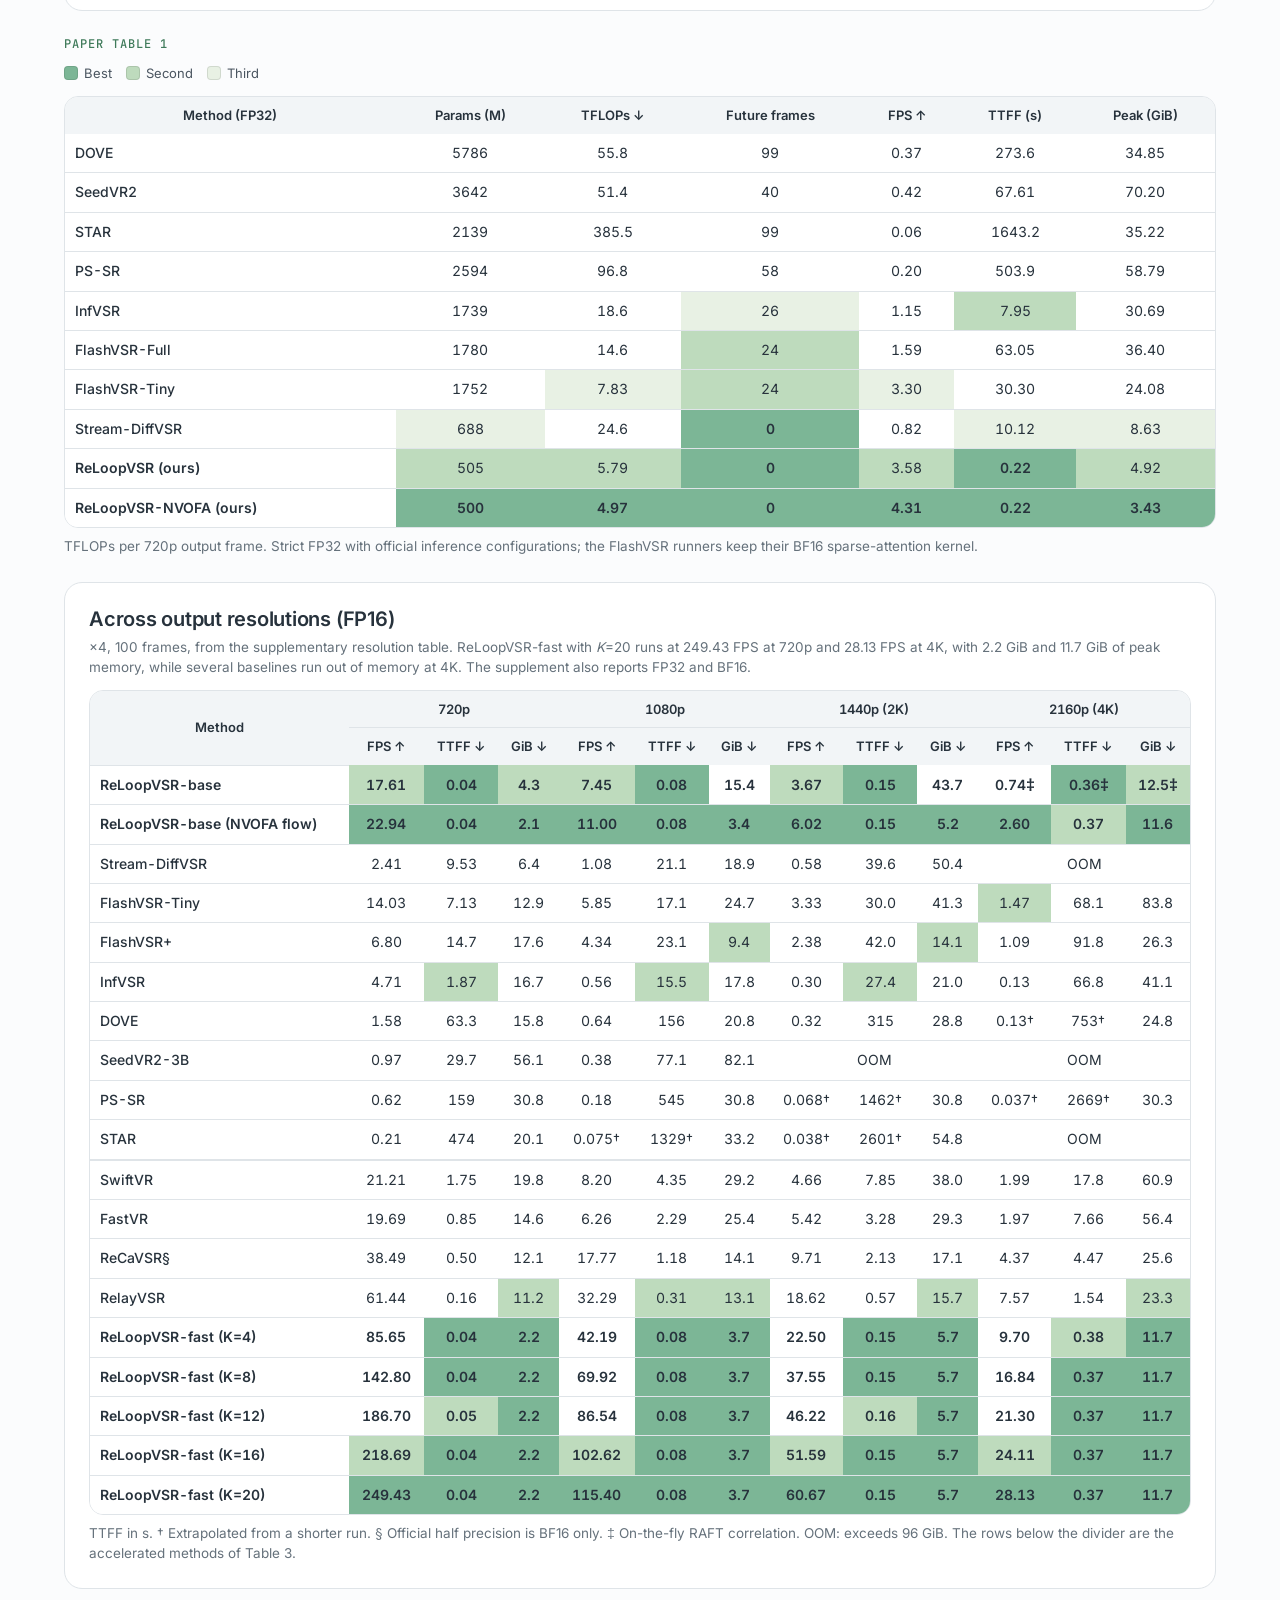
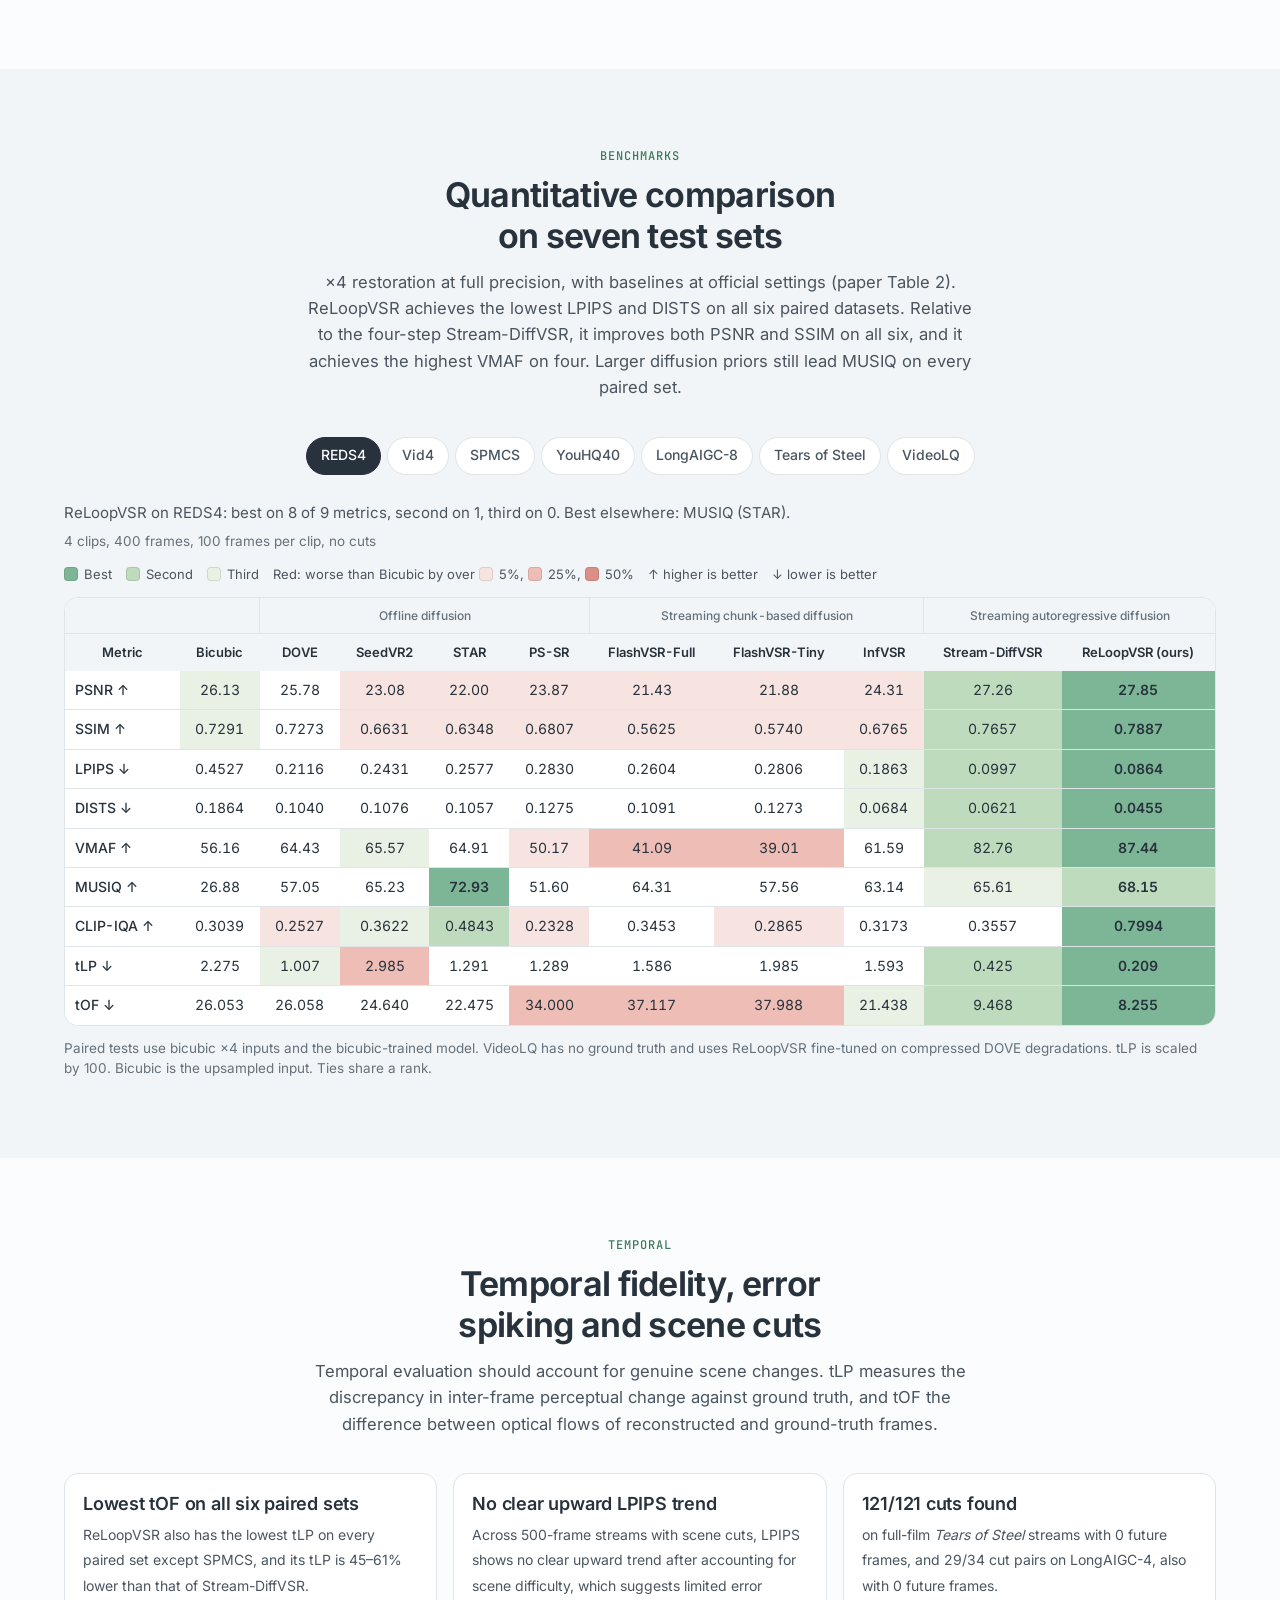
==== commit 6dcfc390: "Hero: outputs from the final model with the 4K flow fix (RAFT on the LR pair above 1440p output) Co-" ====
--- a/index.html
+++ b/index.html
@@ -275,7 +275,7 @@
   <p>Test material: REDS4, YouHQ40, the LongAIGC-8 videos and VideoLQ, as used in the paper, shown for research comparison. <i>Tears of Steel</i> (CC) Blender Foundation.</p>
   <p>Numbers come from the paper's tables. This page loads no external resources and collects no data. Fonts: Inter and JetBrains Mono, SIL Open Font License (see assets/fonts).</p>
 </div></footer>
-<script src="assets/data.js?v=20261118u" defer></script>
+<script src="assets/data.js?v=20261119a" defer></script>
 <script src="assets/schematic.js?v=20261118i18n" defer></script>
 <script src="assets/app.js?v=20261118u" defer></script>
 </body>
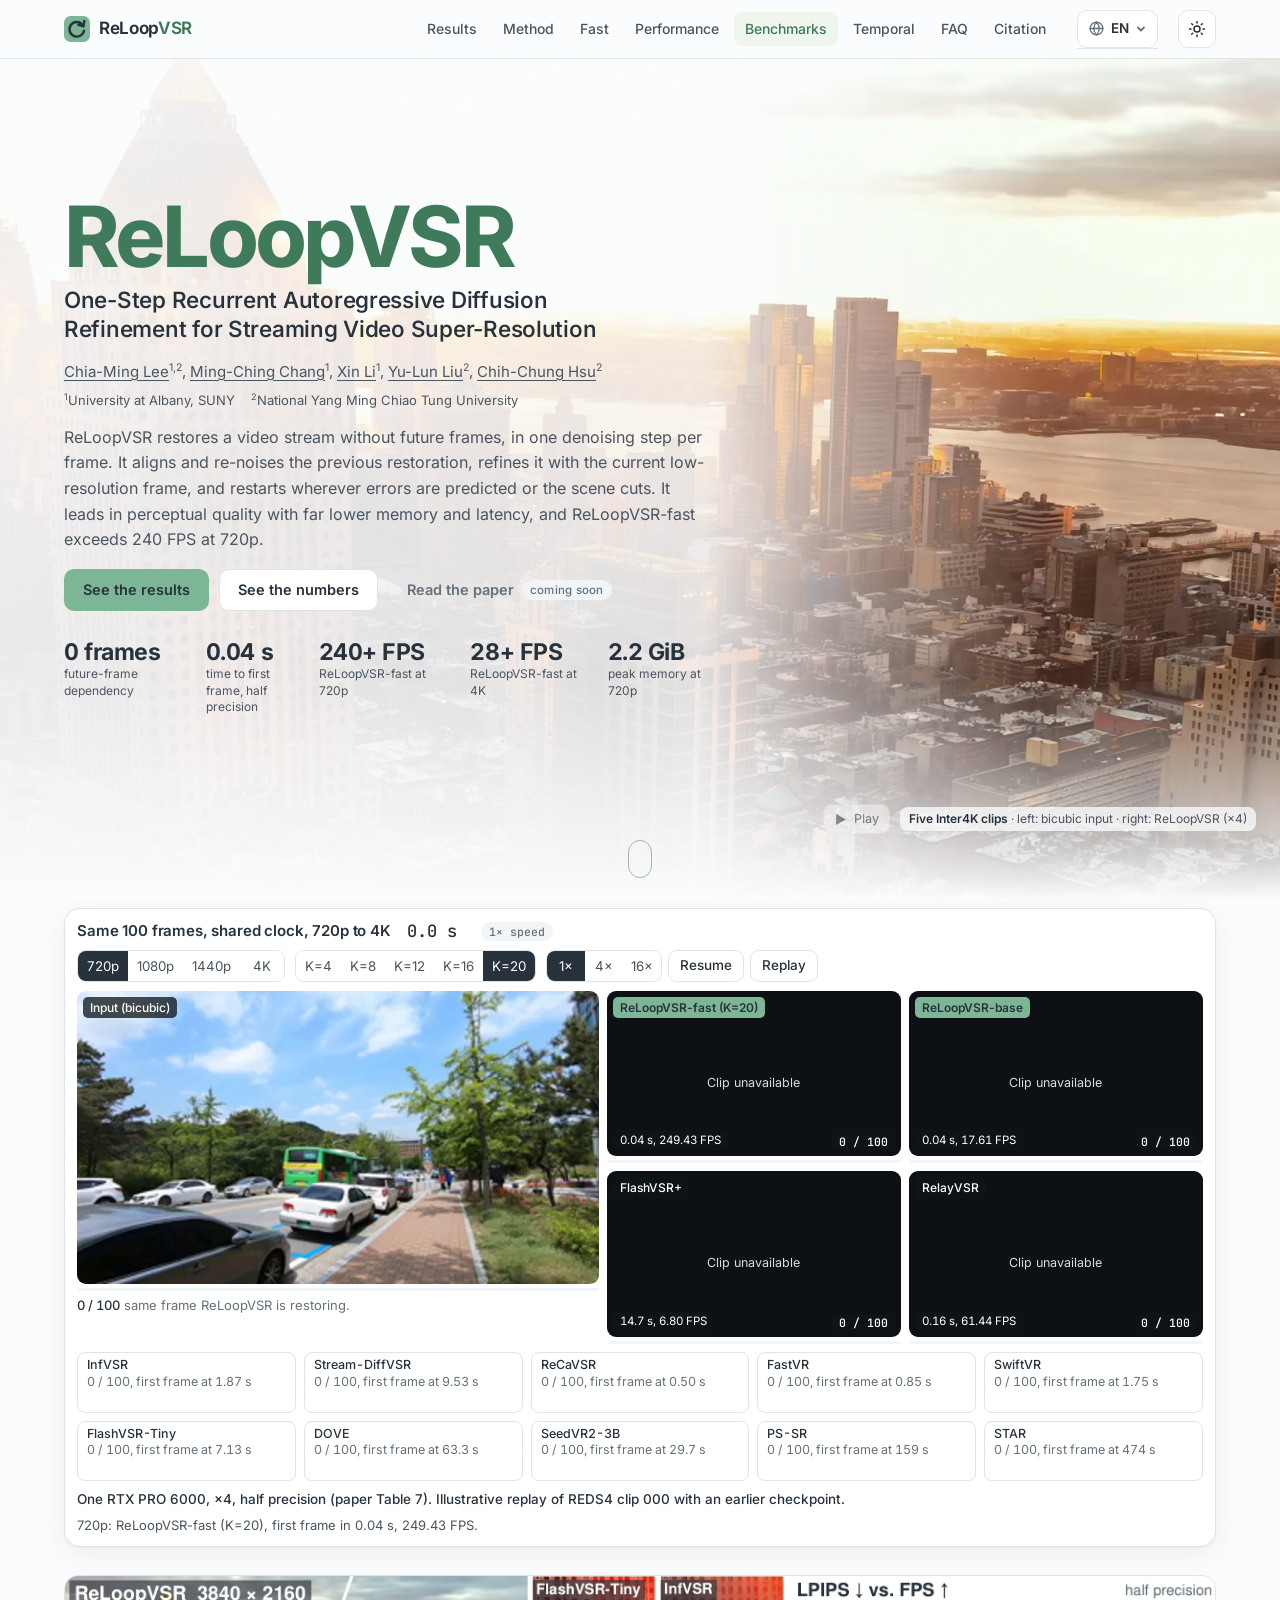
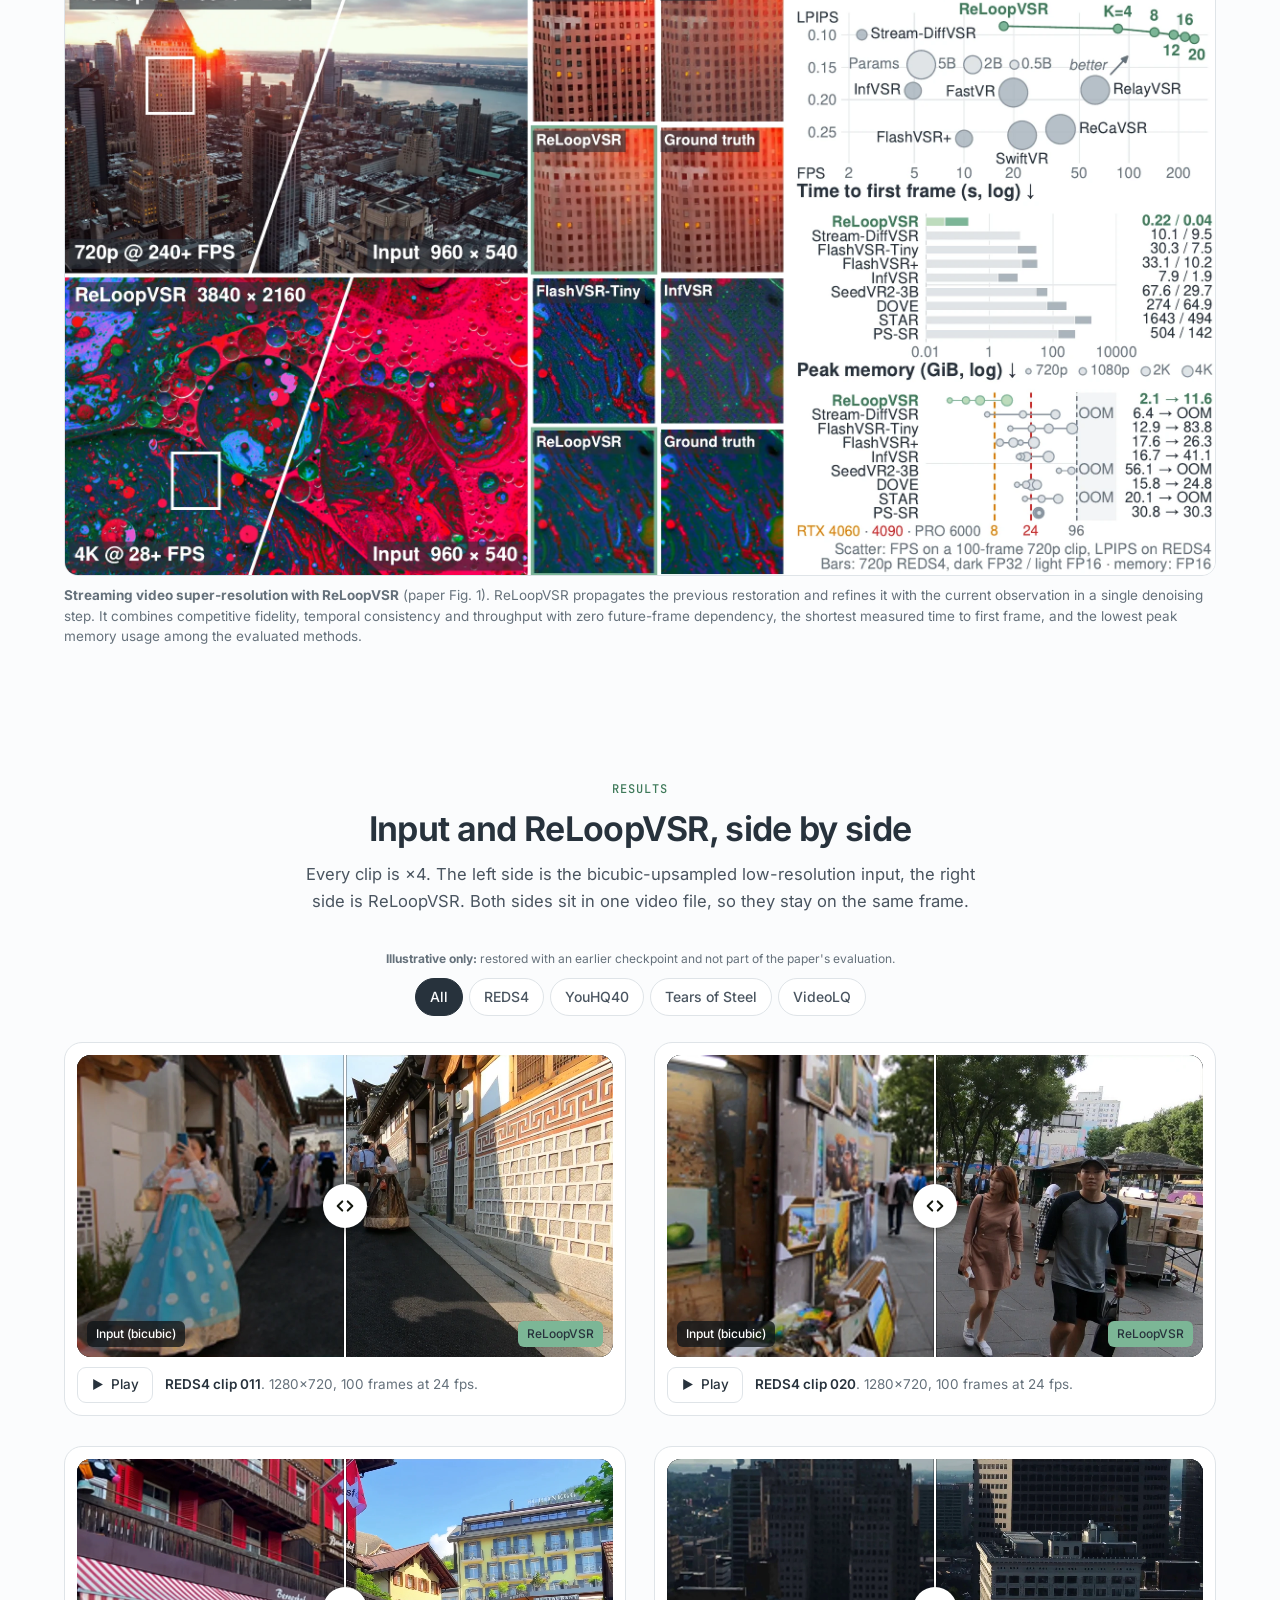
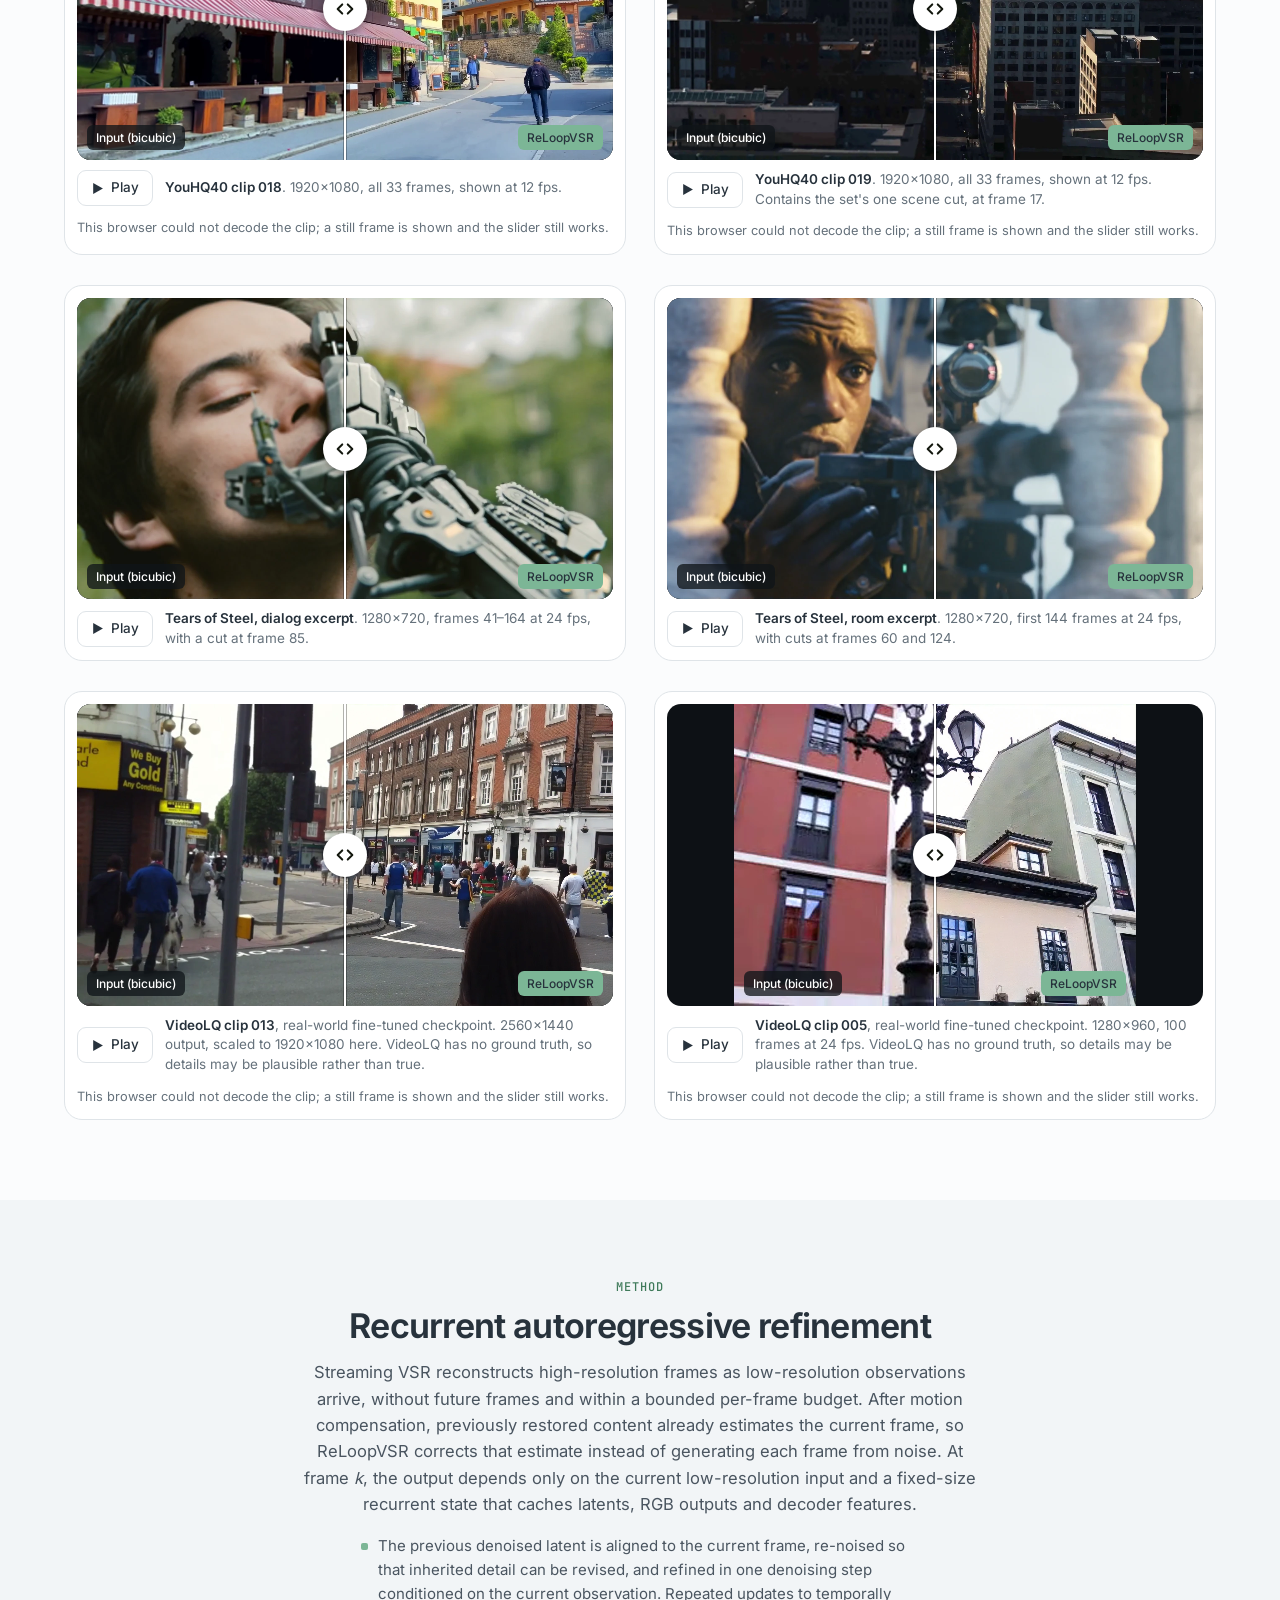
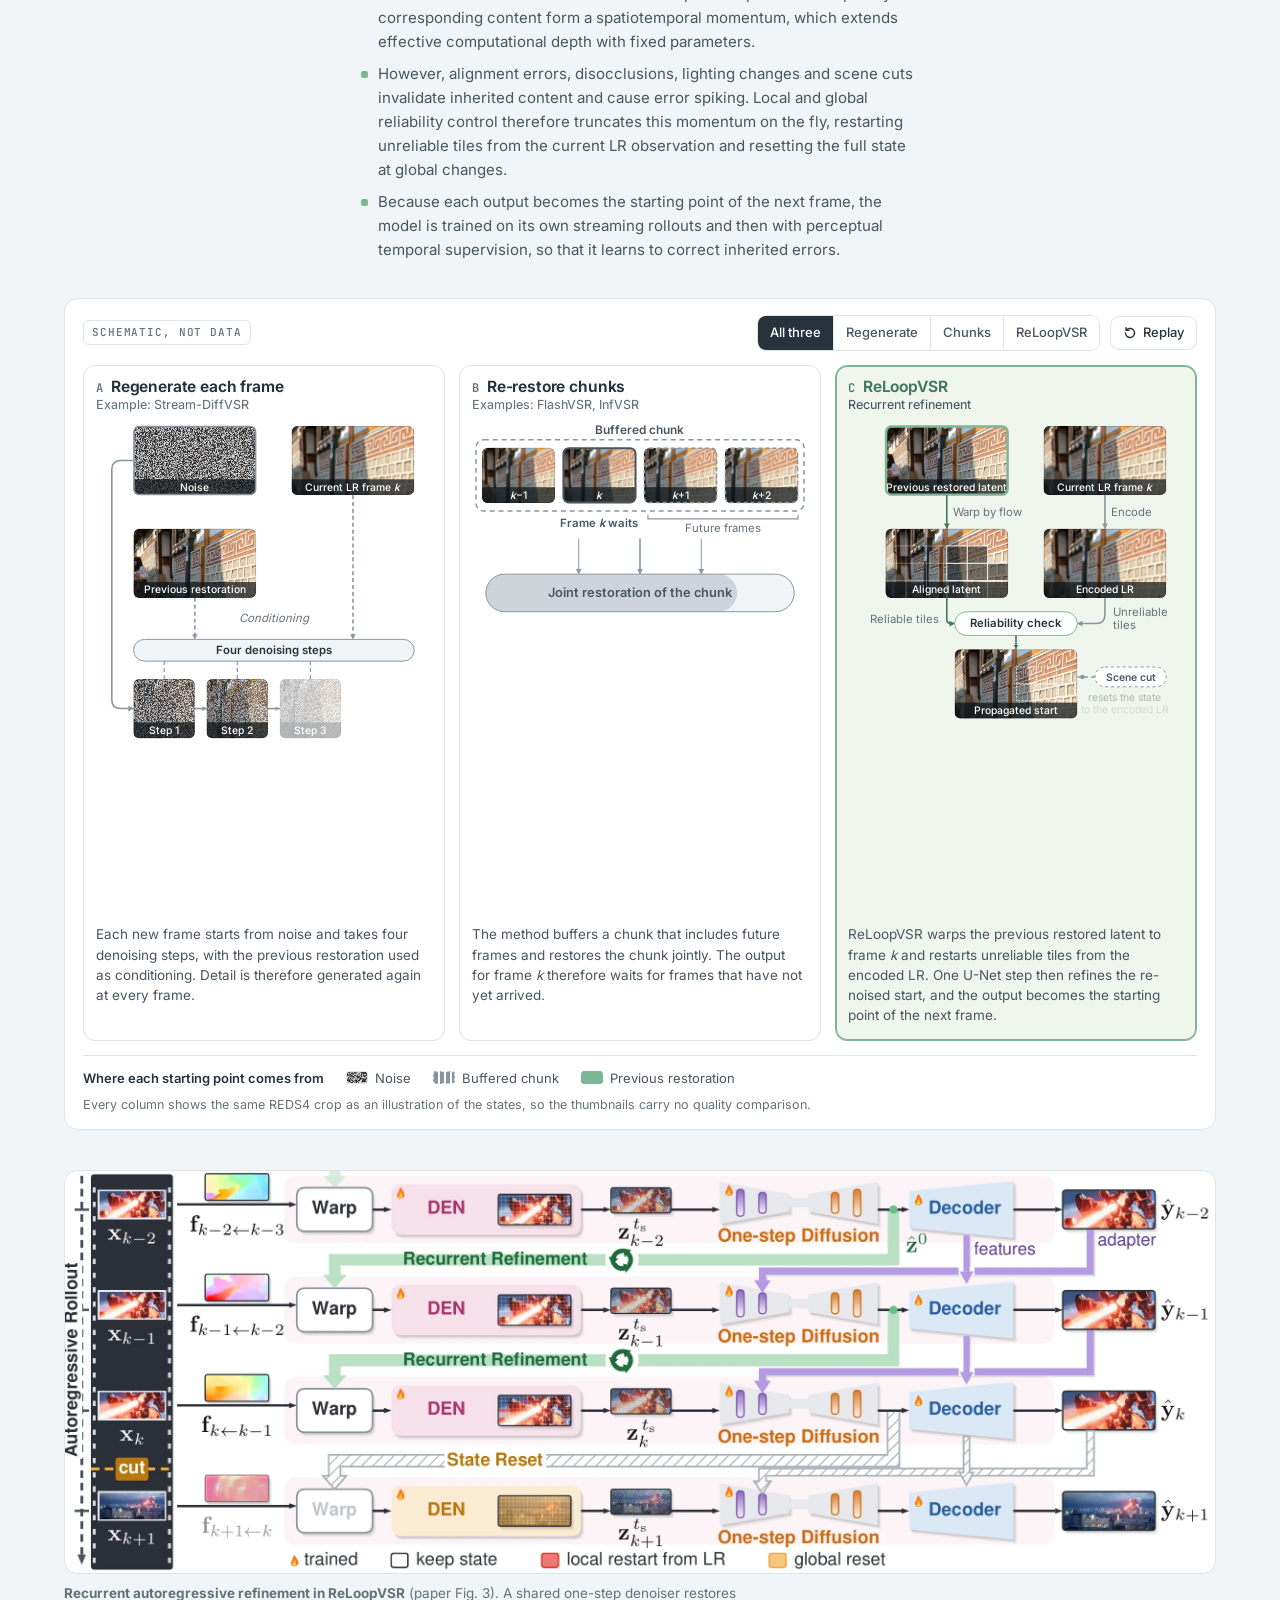
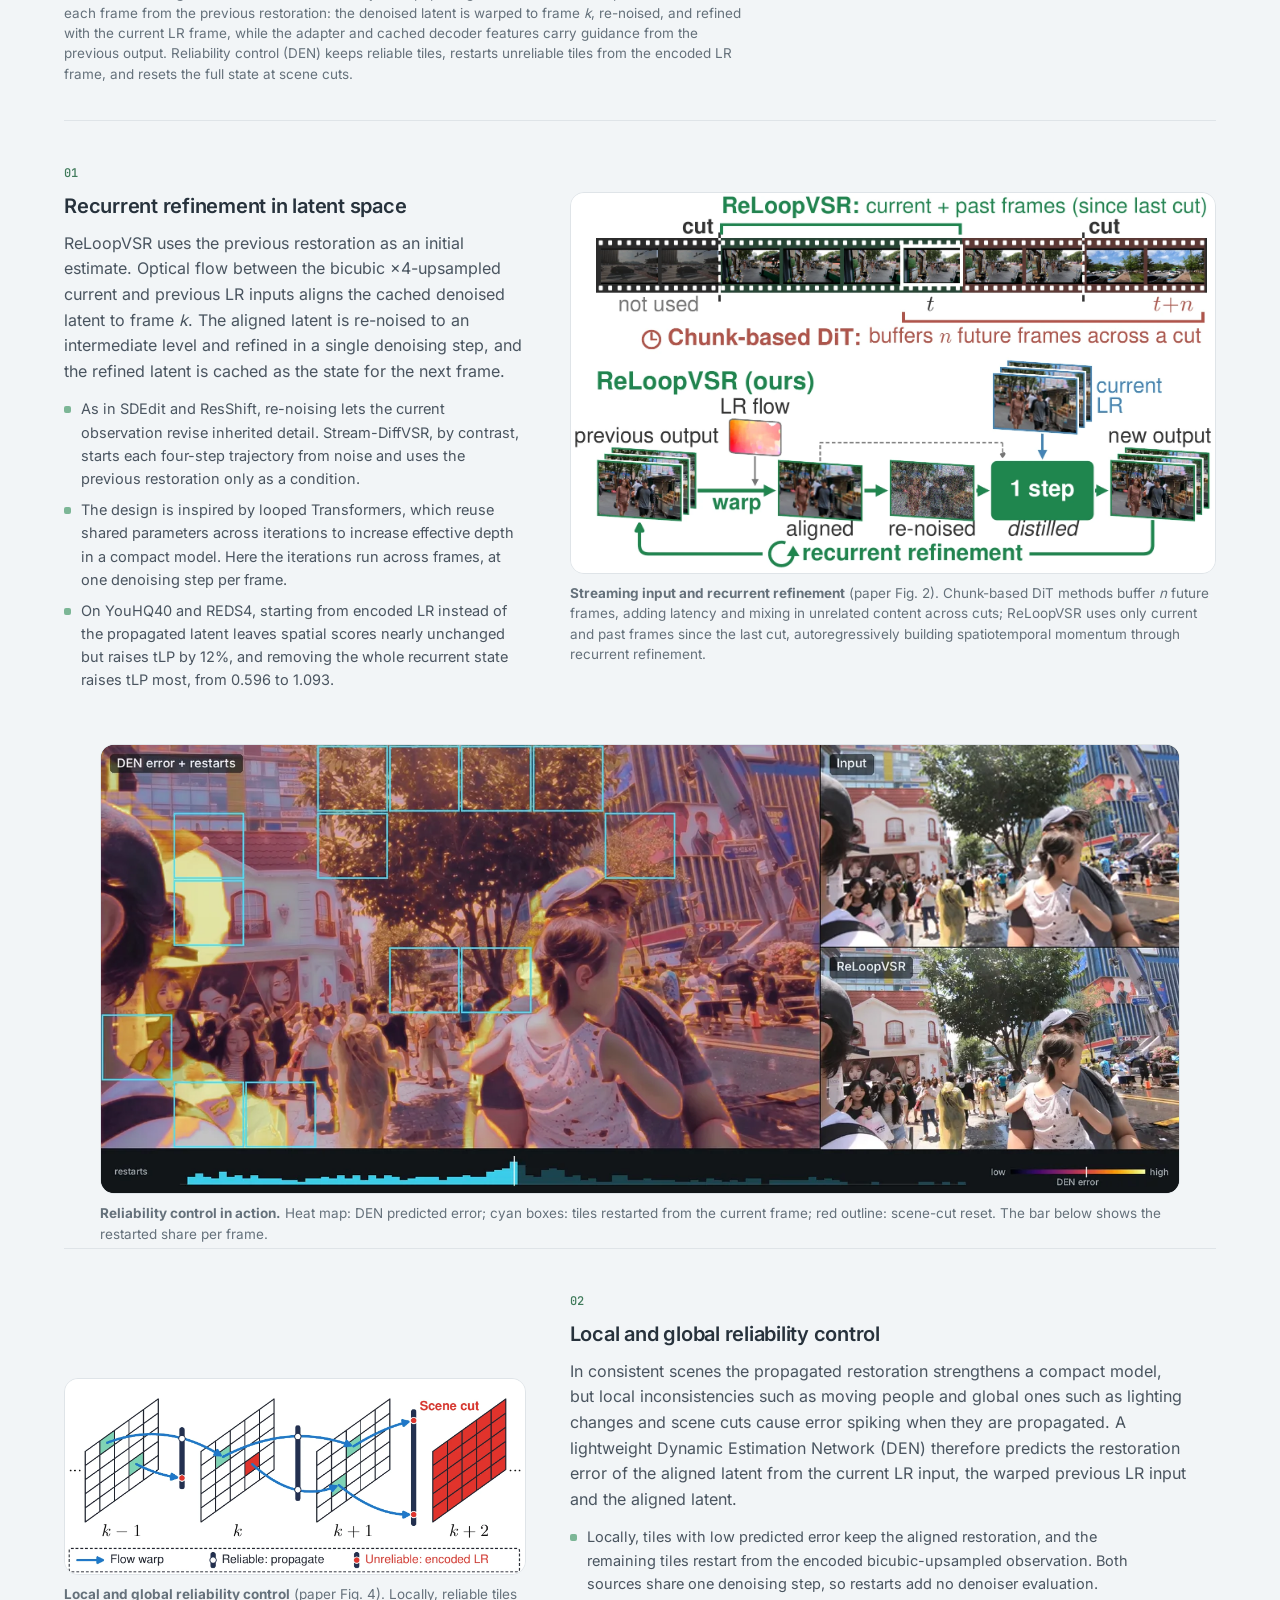
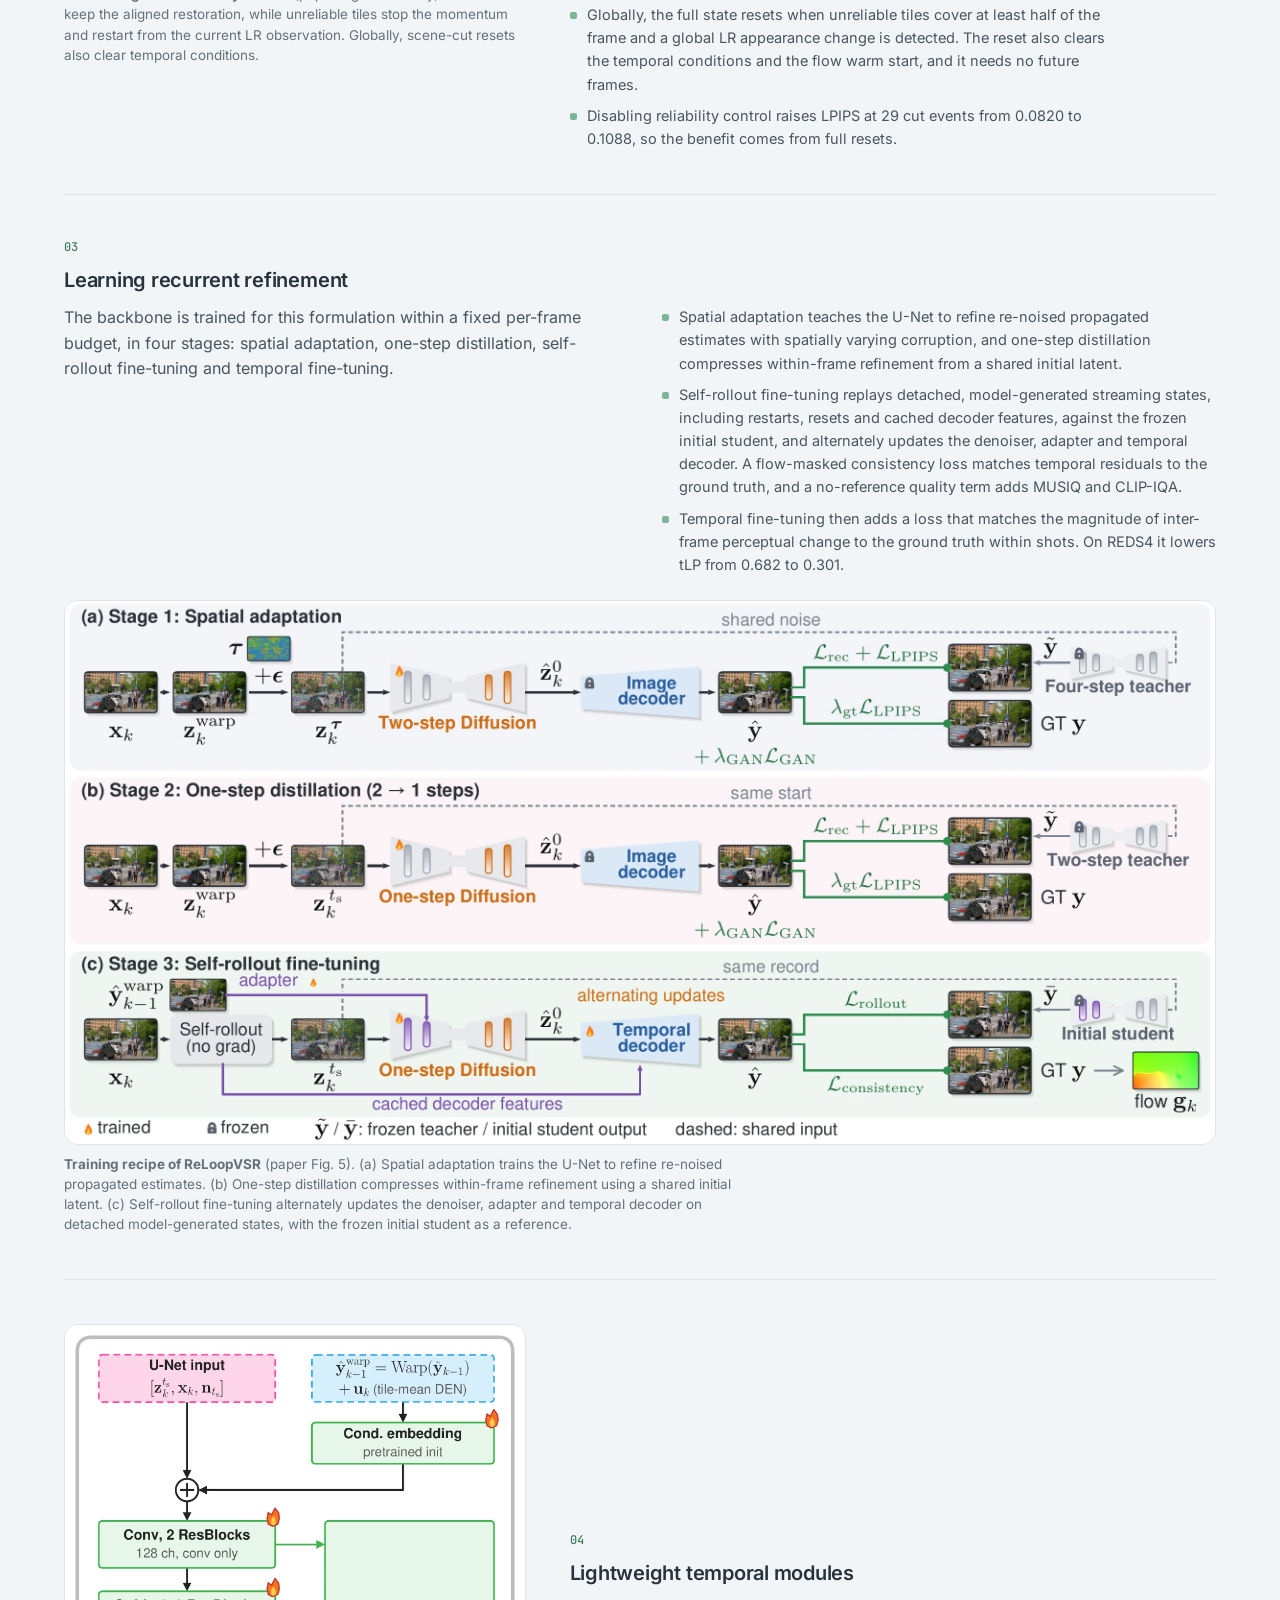
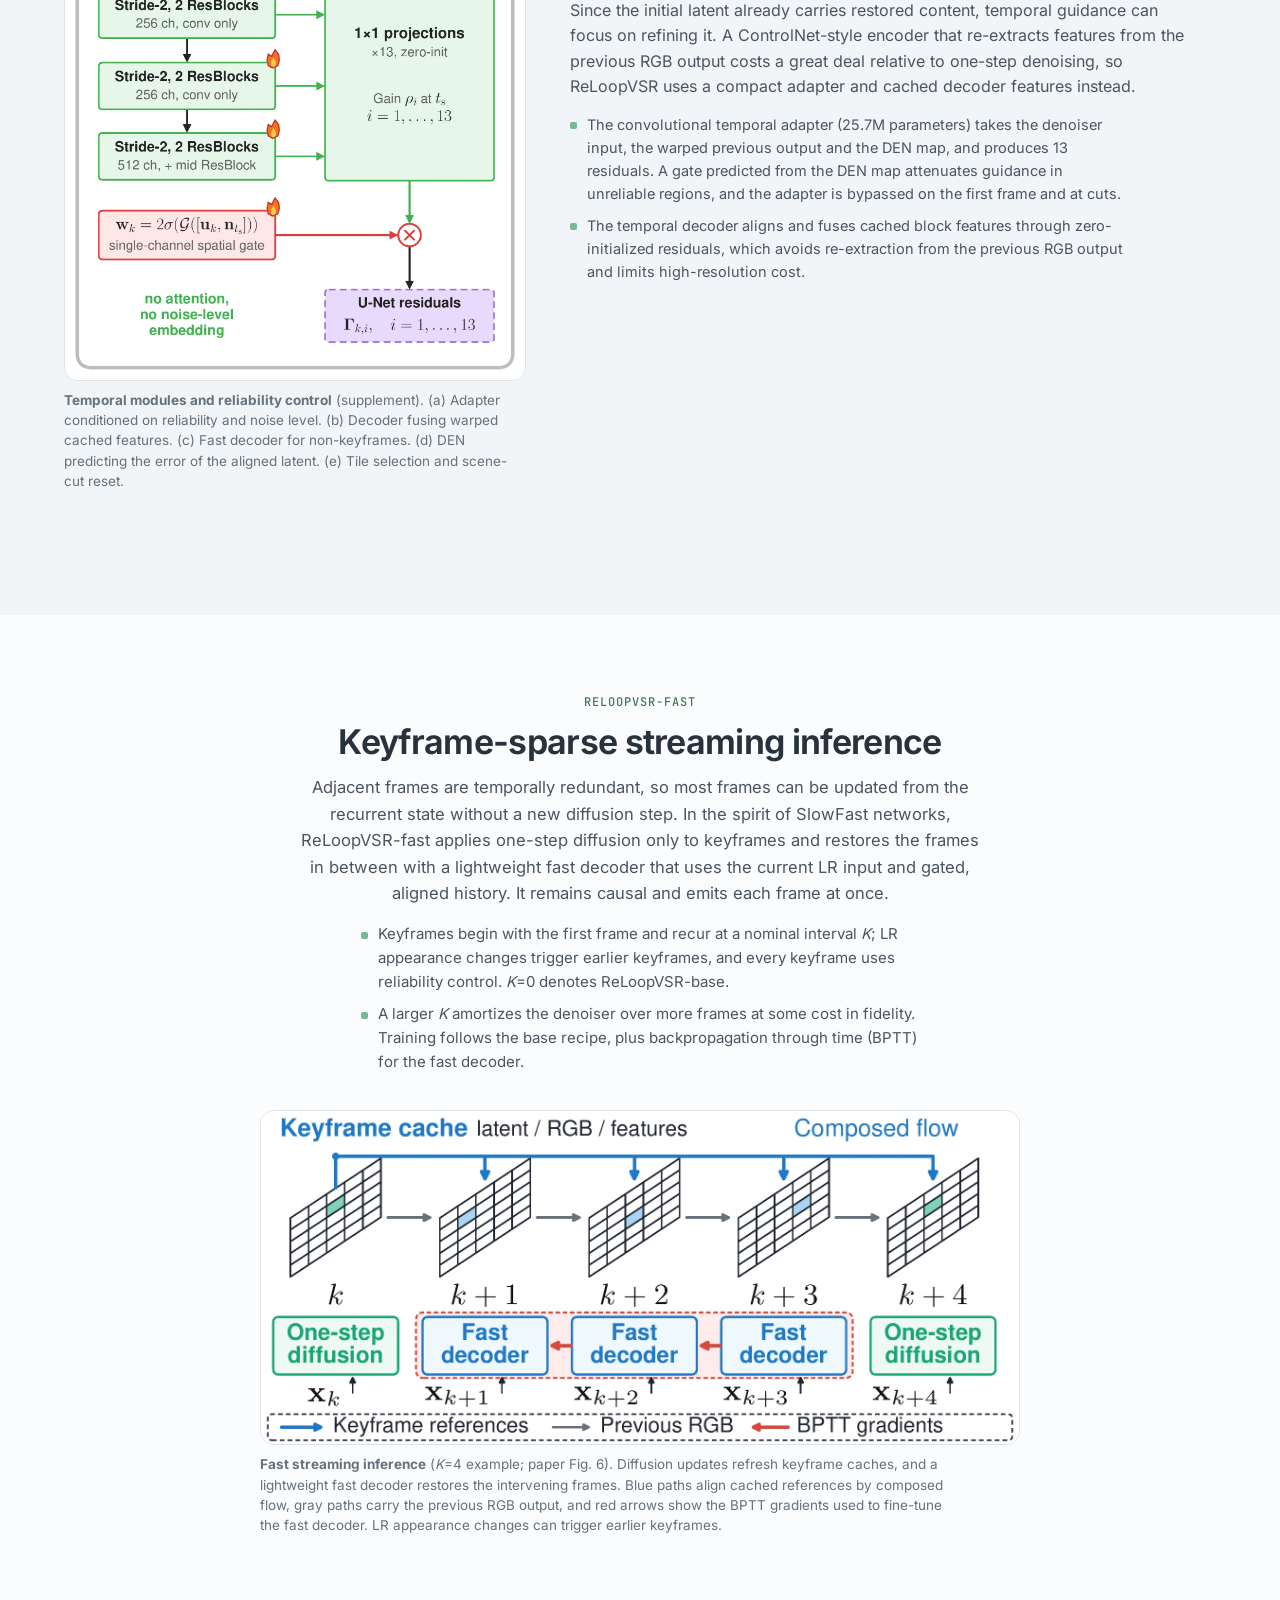
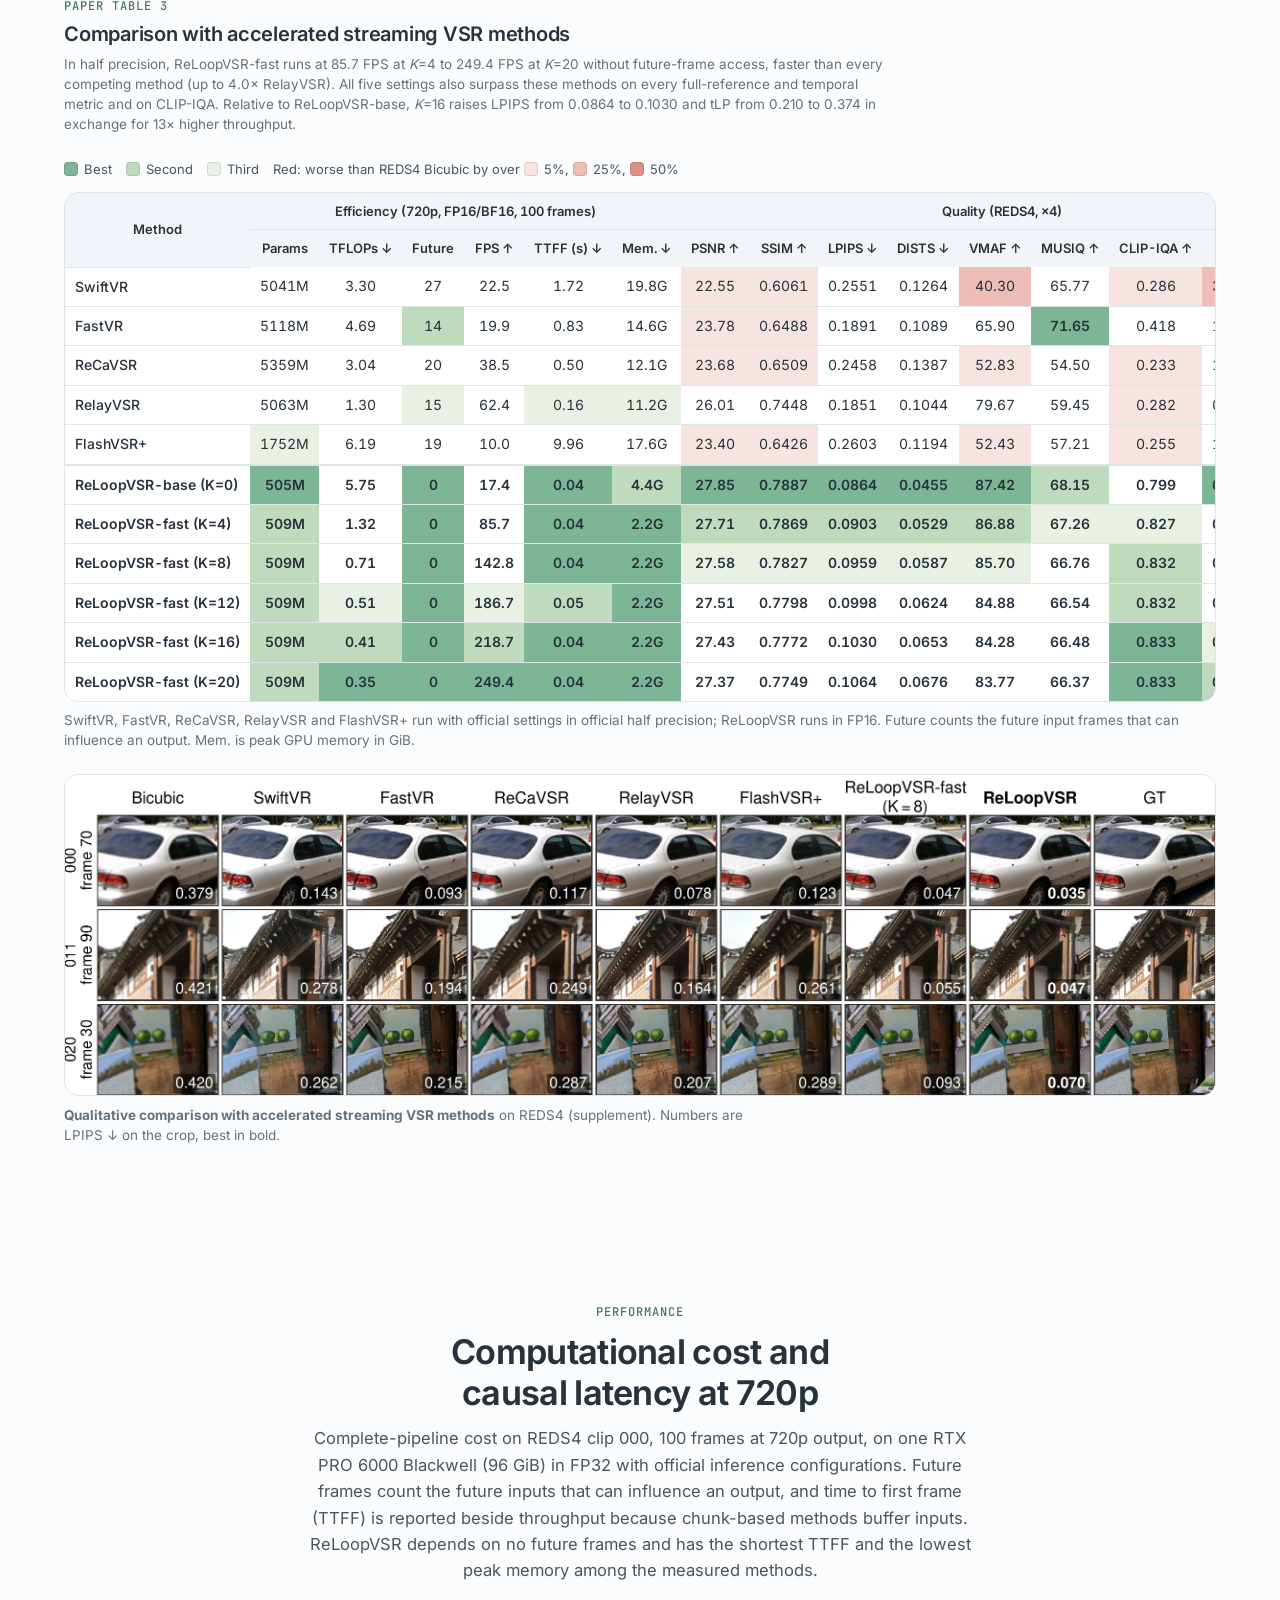
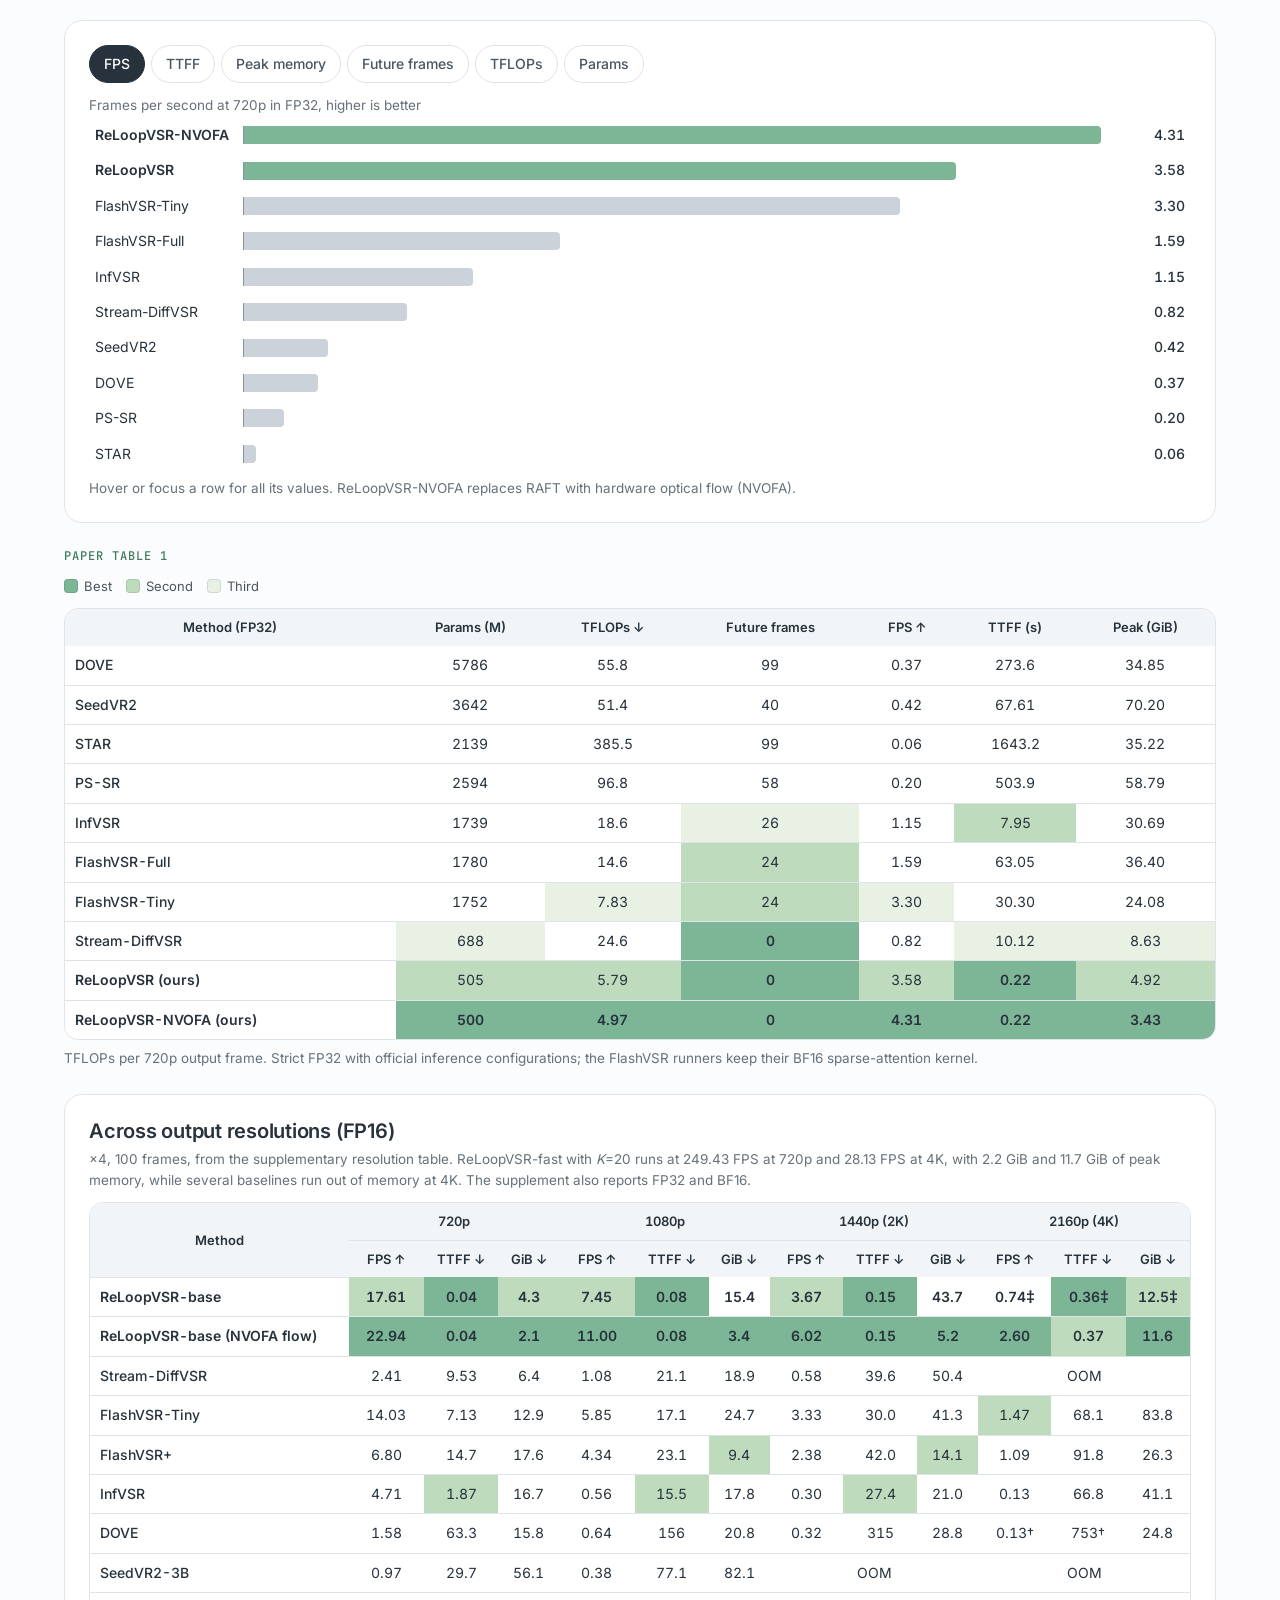
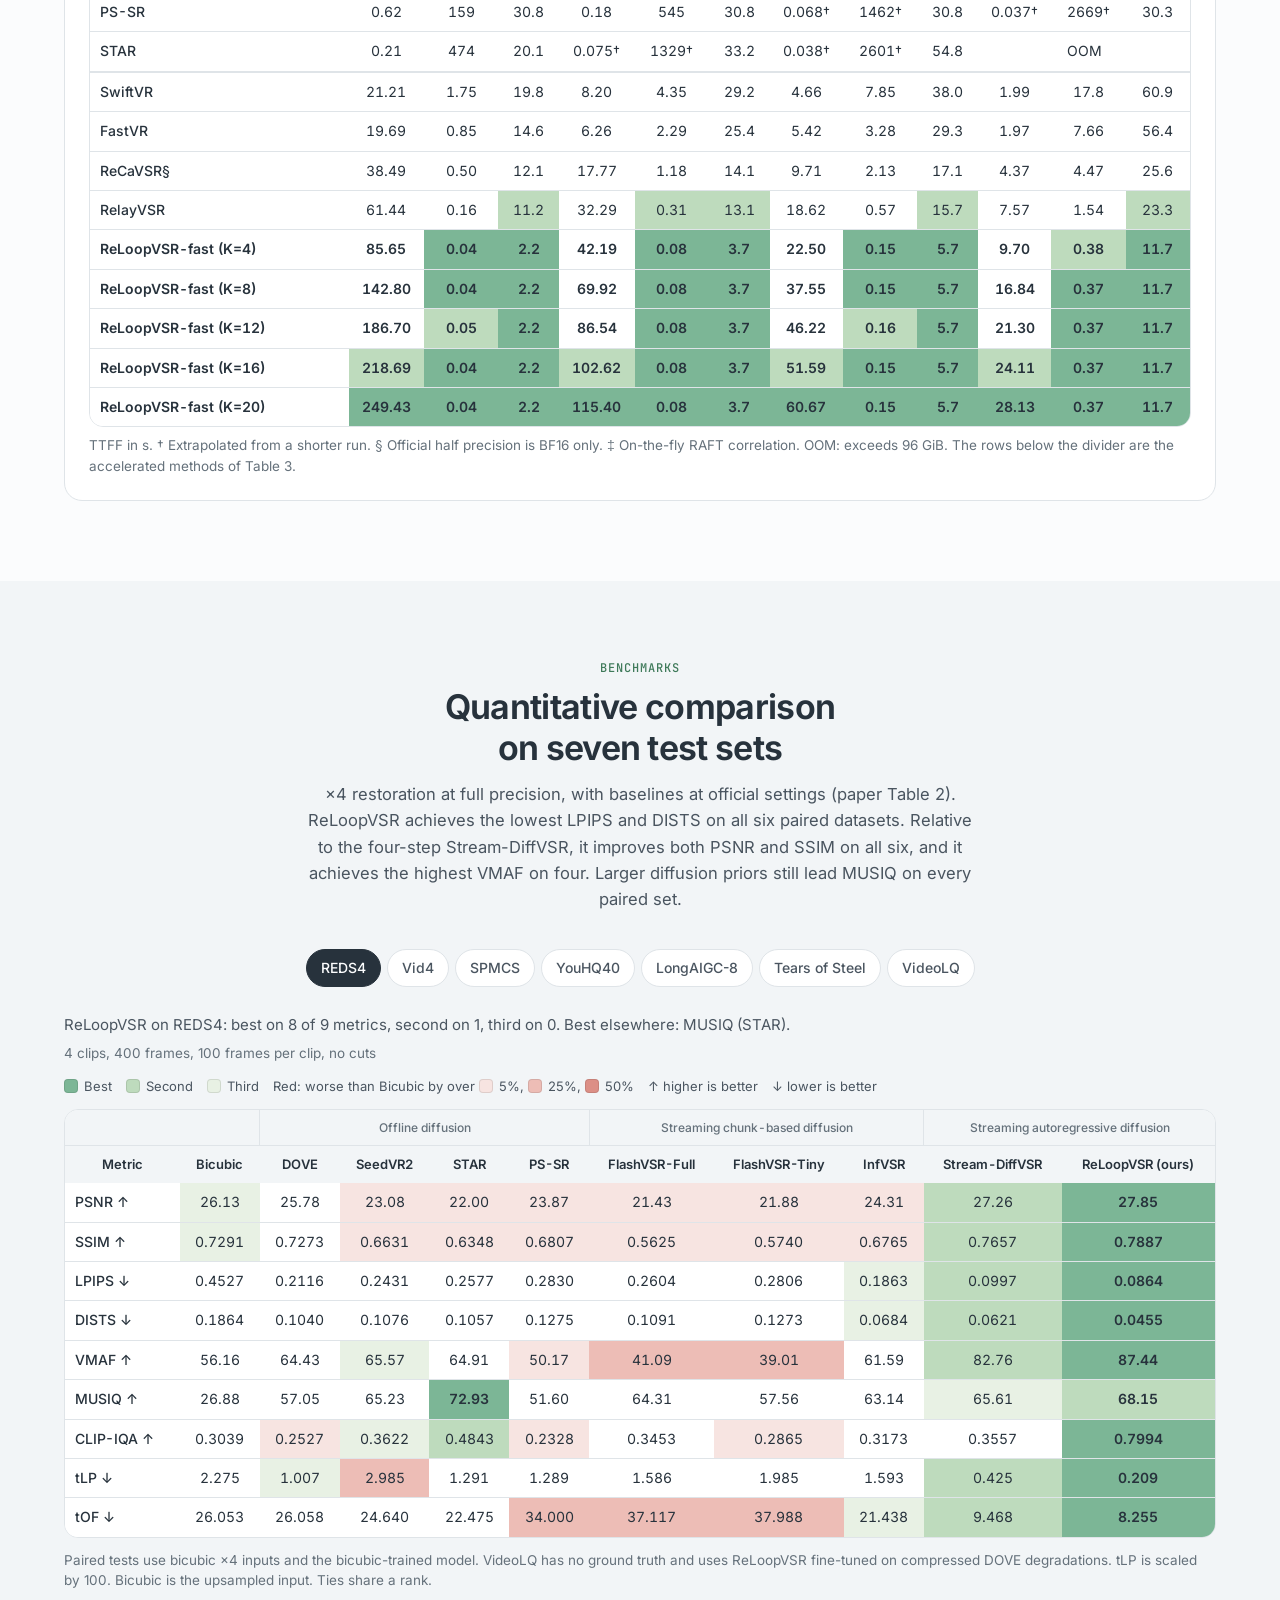
==== commit 40c8ac8d: "Method: add the DEN reliability-control video above section 02 (lazy-loaded, autoplays only while vi" ====
--- a/index.html
+++ b/index.html
@@ -27,7 +27,7 @@
 <!--/i18n-head-->
 <link rel="icon" href="data:image/svg+xml,%3Csvg xmlns='http://www.w3.org/2000/svg' viewBox='0 0 32 32'%3E%3Crect width='32' height='32' rx='8' fill='%237CB696'/%3E%3Cpath d='M23 11a9 9 0 1 0 1.6 7' fill='none' stroke='%2327323c' stroke-width='3' stroke-linecap='round'/%3E%3Cpath d='m25 6-1 6.6-6.4-1.6' fill='none' stroke='%2327323c' stroke-width='3' stroke-linecap='round' stroke-linejoin='round'/%3E%3C/svg%3E">
 <script>try{var t=localStorage.getItem('dv-theme');if(t==='light'||t==='dark')document.documentElement.setAttribute('data-theme',t)}catch(e){}</script>
-<link rel="stylesheet" href="assets/style.css?v=20261118i18n">
+<link rel="stylesheet" href="assets/style.css?v=20261119d">
 <link rel="stylesheet" href="assets/schematic.css?v=20261110c">
 <style>#race-chips{grid-column:1/-1;grid-template-columns:repeat(5,minmax(0,1fr));margin-top:0}@media (max-width:760px){#race-chips{grid-template-columns:repeat(2,minmax(0,1fr))}}.rp.oom .rv{opacity:.55}.race-ctl .seg+.seg{margin-left:4px}.note.illus{font-size:12px;text-align:center;margin:6px auto 10px;max-width:none}#race-cap{margin-top:4px;font-size:13px;color:var(--ink-2)}.seg[data-g=res] button,.seg[data-g=k] button{width:auto;min-width:44px;padding:0 9px}</style>
 </head>
@@ -132,6 +132,8 @@
     <figure class="fig-wrap"><div class="fig"><a href="assets/fig/recurrent_refinement_schematic.webp?v=20261117f"><img src="assets/fig/recurrent_refinement_schematic.webp?v=20261117f" width="1600" height="943" loading="lazy" decoding="async" alt="Top: a film strip with two scene cuts, where ReLoopVSR uses the current and past frames since the last cut while a chunk-based DiT buffers n future frames across a cut. Bottom: ReLoopVSR warps the previous output with LR flow, re-noises the aligned result, refines it in one distilled step with the current LR frame, and feeds the new output back as recurrent refinement."></a></div>
     <figcaption><b>Streaming input and recurrent refinement</b> (paper Fig. 2). Chunk-based DiT methods buffer <i>n</i> future frames, adding latency and mixing in unrelated content across cuts; ReLoopVSR uses only current and past frames since the last cut, autoregressively building spatiotemporal momentum through recurrent refinement.</figcaption></figure></div>
 
+  <figure class="fig-wrap den-vid"><div class="fig"><video class="autovid" muted loop playsinline preload="none" width="1600" height="666" poster="media/poster/den_web.webp" data-src="media/video/den_web.mp4" data-src-lite="media/video/den_web-lite.mp4" aria-label="DEN visualization: ReLoopVSR output overlaid with the predicted error of DEN, restarted tiles outlined in cyan, and scene cuts marked in red; the input and the ReLoopVSR output are shown on the right."></video></div>
+    <figcaption><b>Reliability control in action.</b> Heat map: DEN predicted error; cyan boxes: tiles restarted from the current frame; red outline: scene-cut reset. The bar below shows the restarted share per frame.</figcaption></figure>
   <div class="feature"><div class="ft"><span class="num">02</span><h3>Local and global reliability control</h3>
     <p>In consistent scenes the propagated restoration strengthens a compact model, but local inconsistencies such as moving people and global ones such as lighting changes and scene cuts cause error spiking when they are propagated. A lightweight Dynamic Estimation Network (DEN) therefore predicts the restoration error of the aligned latent from the current LR input, the warped previous LR input and the aligned latent.</p>
     <ul><li>Locally, tiles with low predicted error keep the aligned restoration, and the remaining tiles restart from the encoded bicubic-upsampled observation. Both sources share one denoising step, so restarts add no denoiser evaluation.</li><li>Globally, the full state resets when unreliable tiles cover at least half of the frame and a global LR appearance change is detected. The reset also clears the temporal conditions and the flow warm start, and it needs no future frames.</li><li>Disabling reliability control raises LPIPS at 29 cut events from 0.0820 to 0.1088, so the benefit comes from full resets.</li></ul></div>
@@ -277,6 +279,6 @@
 </div></footer>
 <script src="assets/data.js?v=20261119a" defer></script>
 <script src="assets/schematic.js?v=20261118i18n" defer></script>
-<script src="assets/app.js?v=20261118u" defer></script>
+<script src="assets/app.js?v=20261119d" defer></script>
 </body>
 </html>
--- a/assets/style.css
+++ b/assets/style.css
@@ -308,3 +308,4 @@
 :is(html:lang(zh),html:lang(ja)) body{line-break:strict;overflow-wrap:break-word}
 html:lang(ko) body{word-break:keep-all;overflow-wrap:break-word}
 :is(html:lang(zh),html:lang(ja),html:lang(ko)) :is(.head p,.lede,.fig-wrap figcaption,.feature li,.faq p){line-height:1.75}
+.fig-wrap.den-vid{max-width:1080px;margin:8px auto 4px}.fig-wrap.den-vid video{display:block;width:100%;height:auto;border-radius:10px;background:#101418}.fig-wrap.den-vid figcaption{max-width:none}
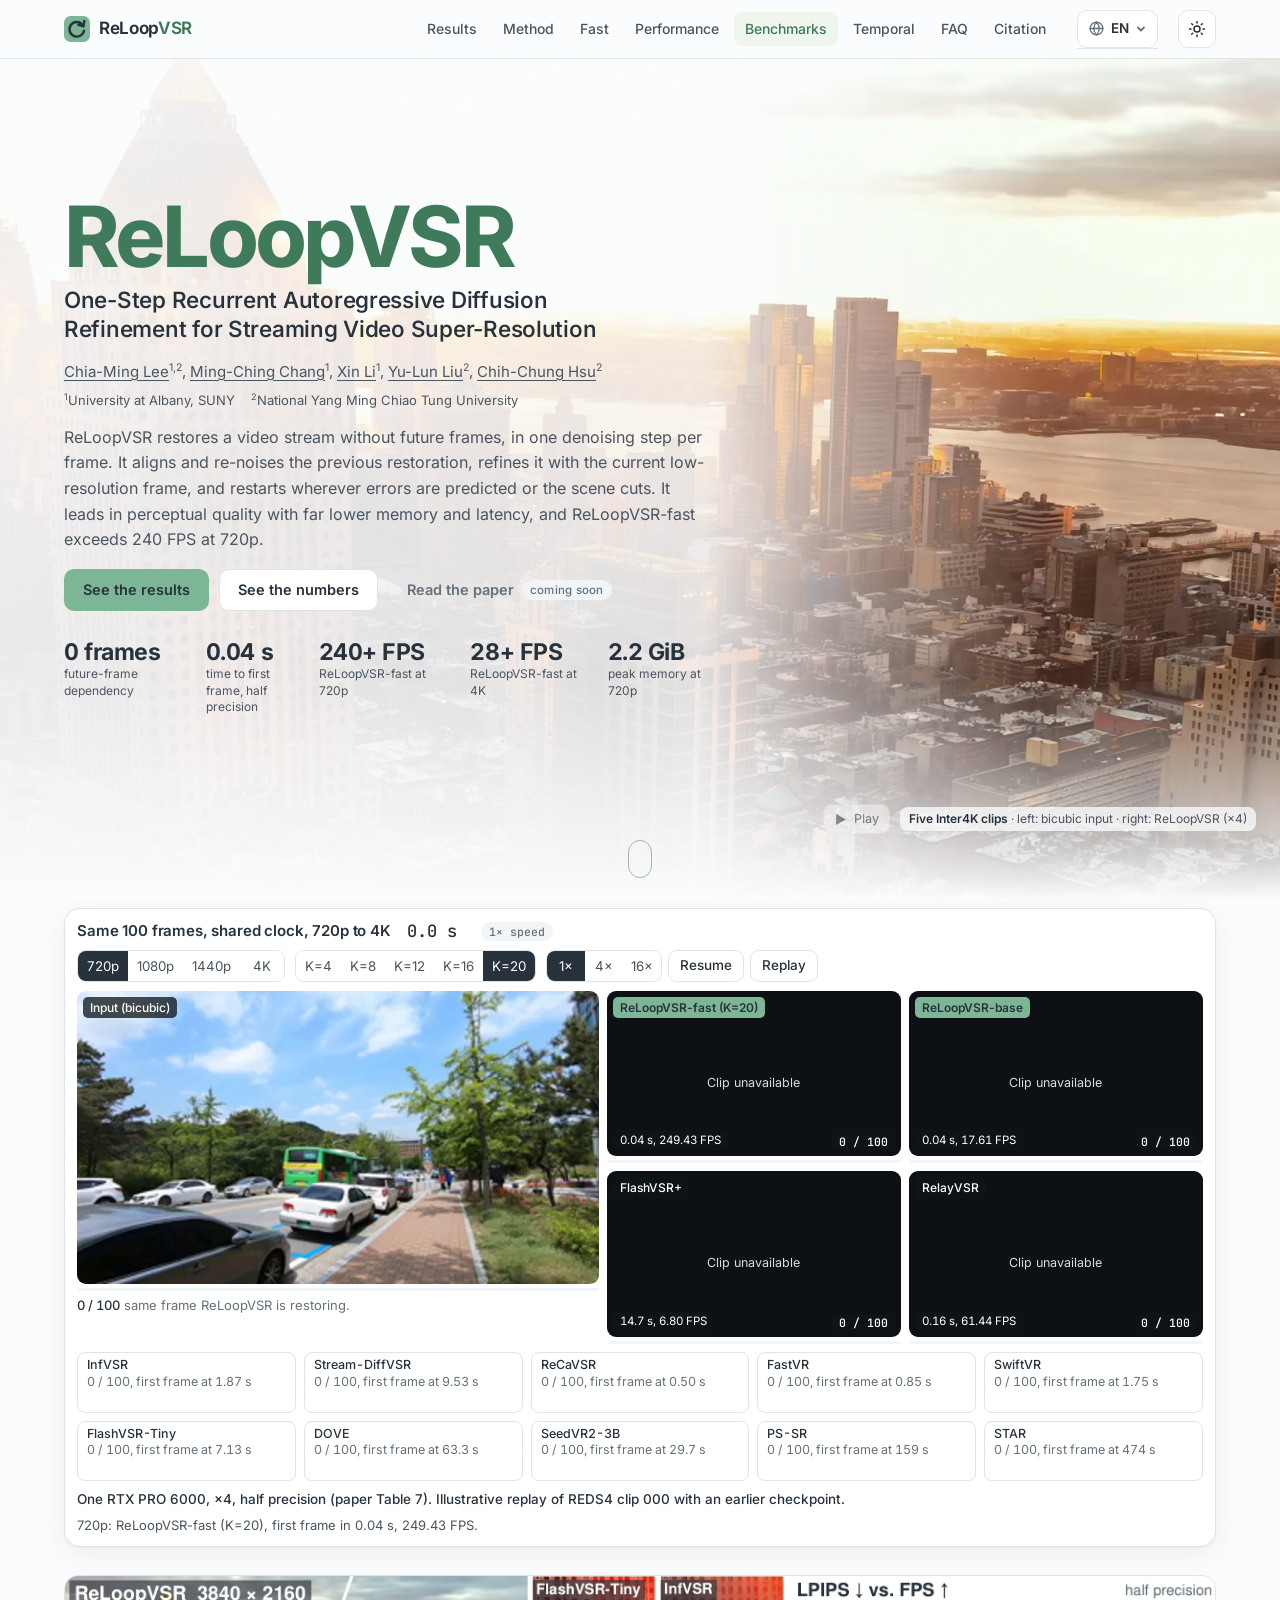
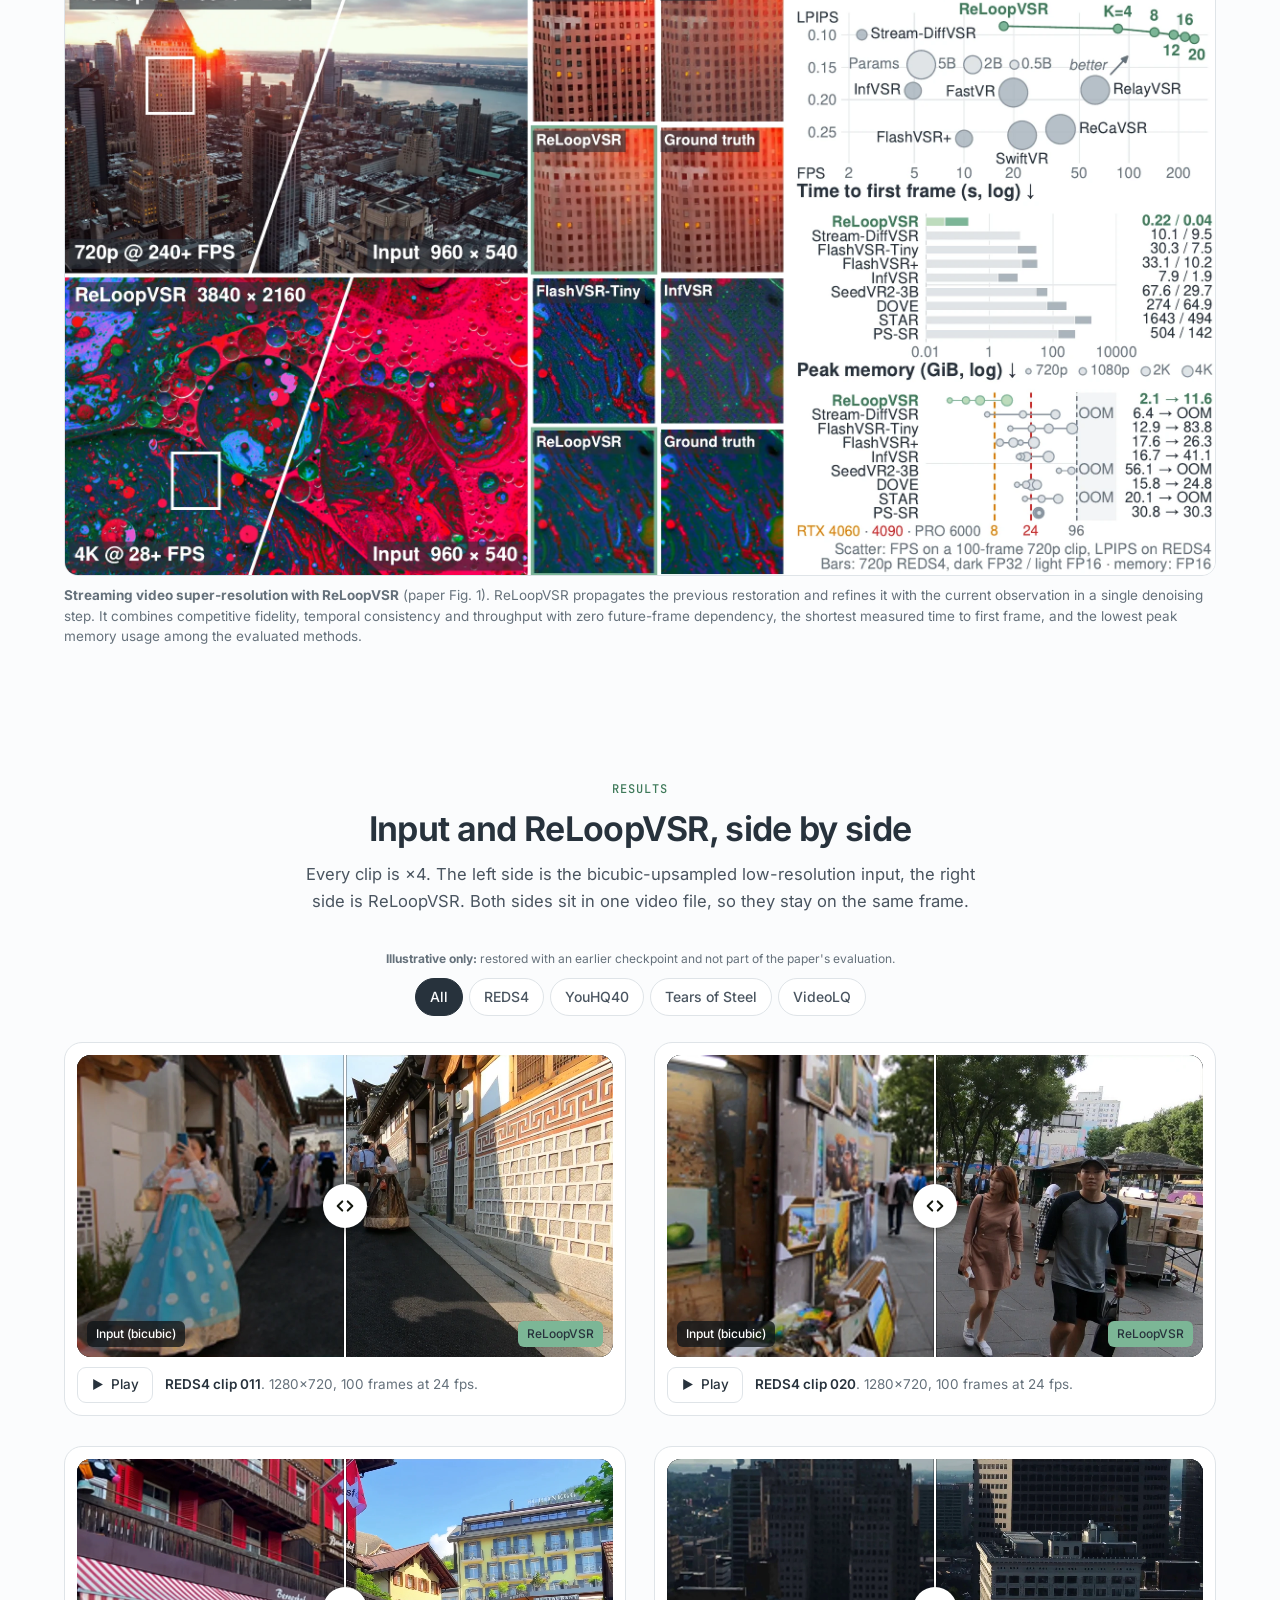
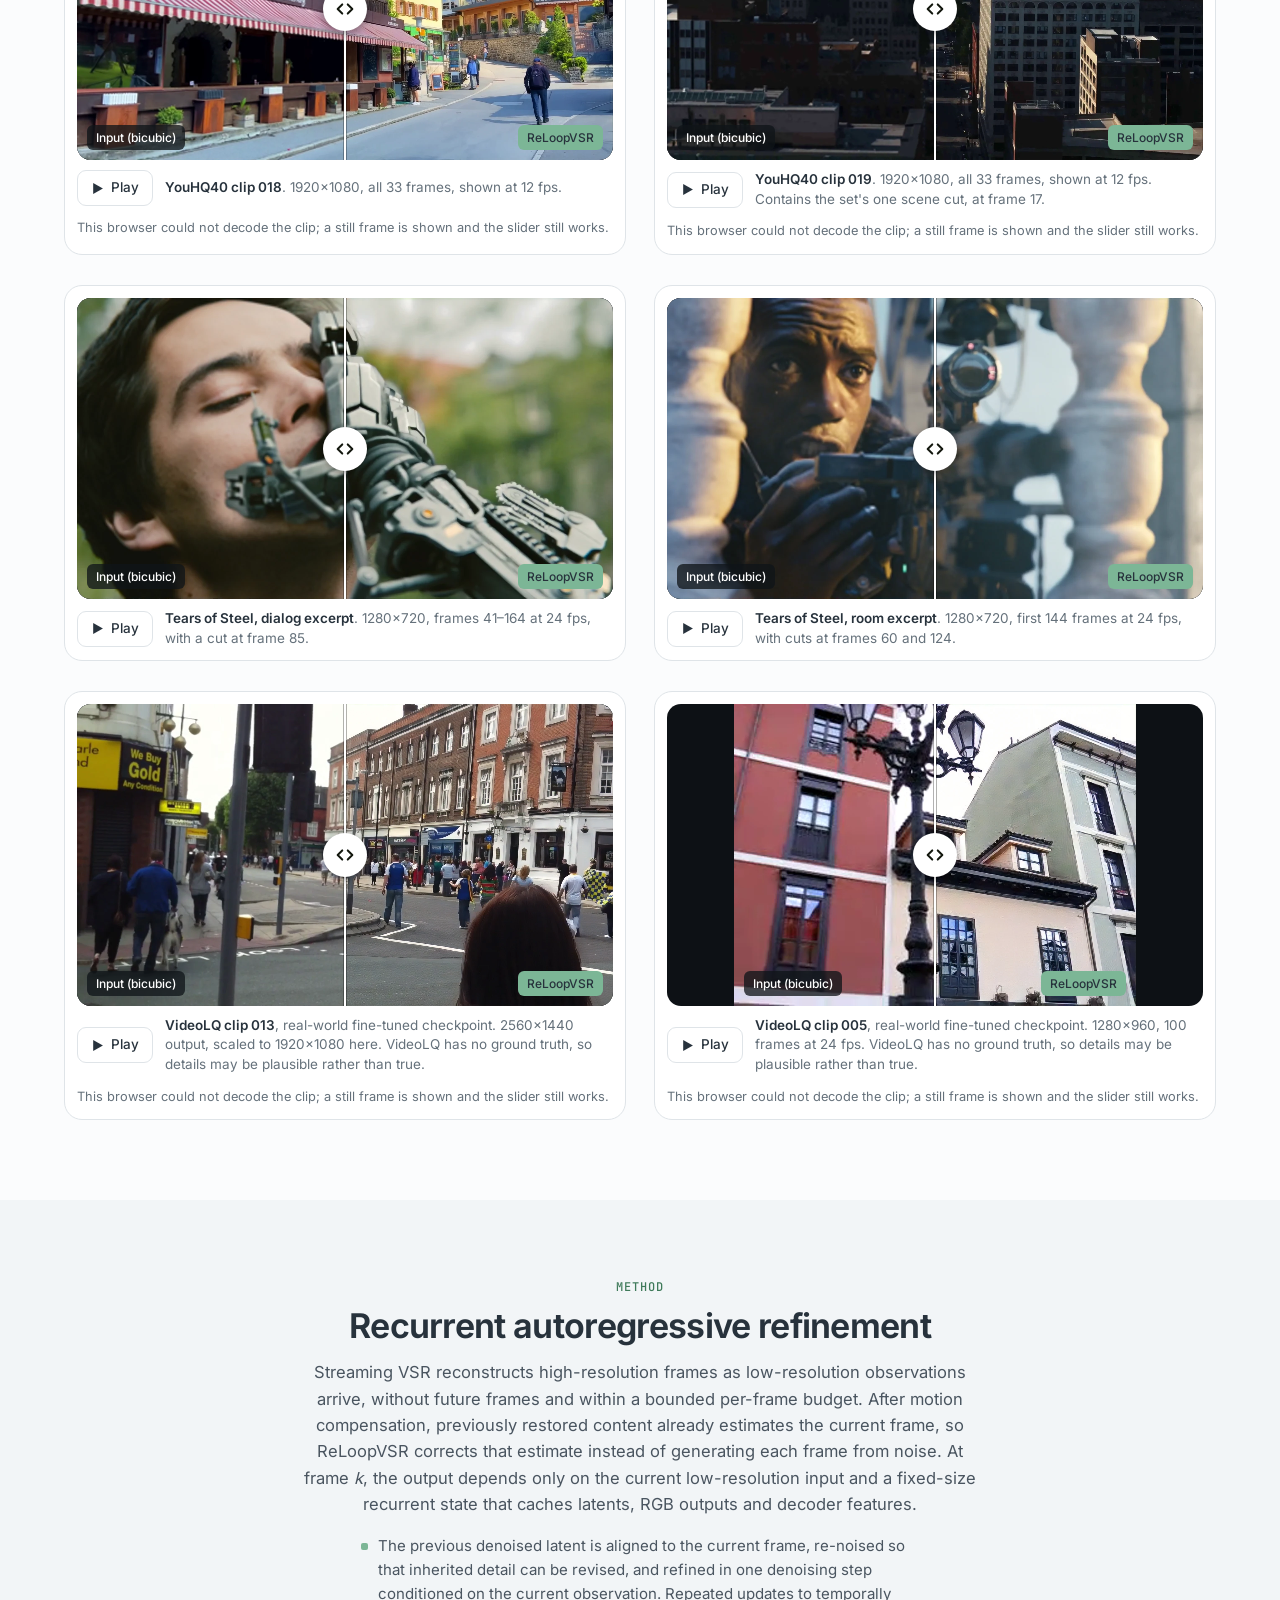
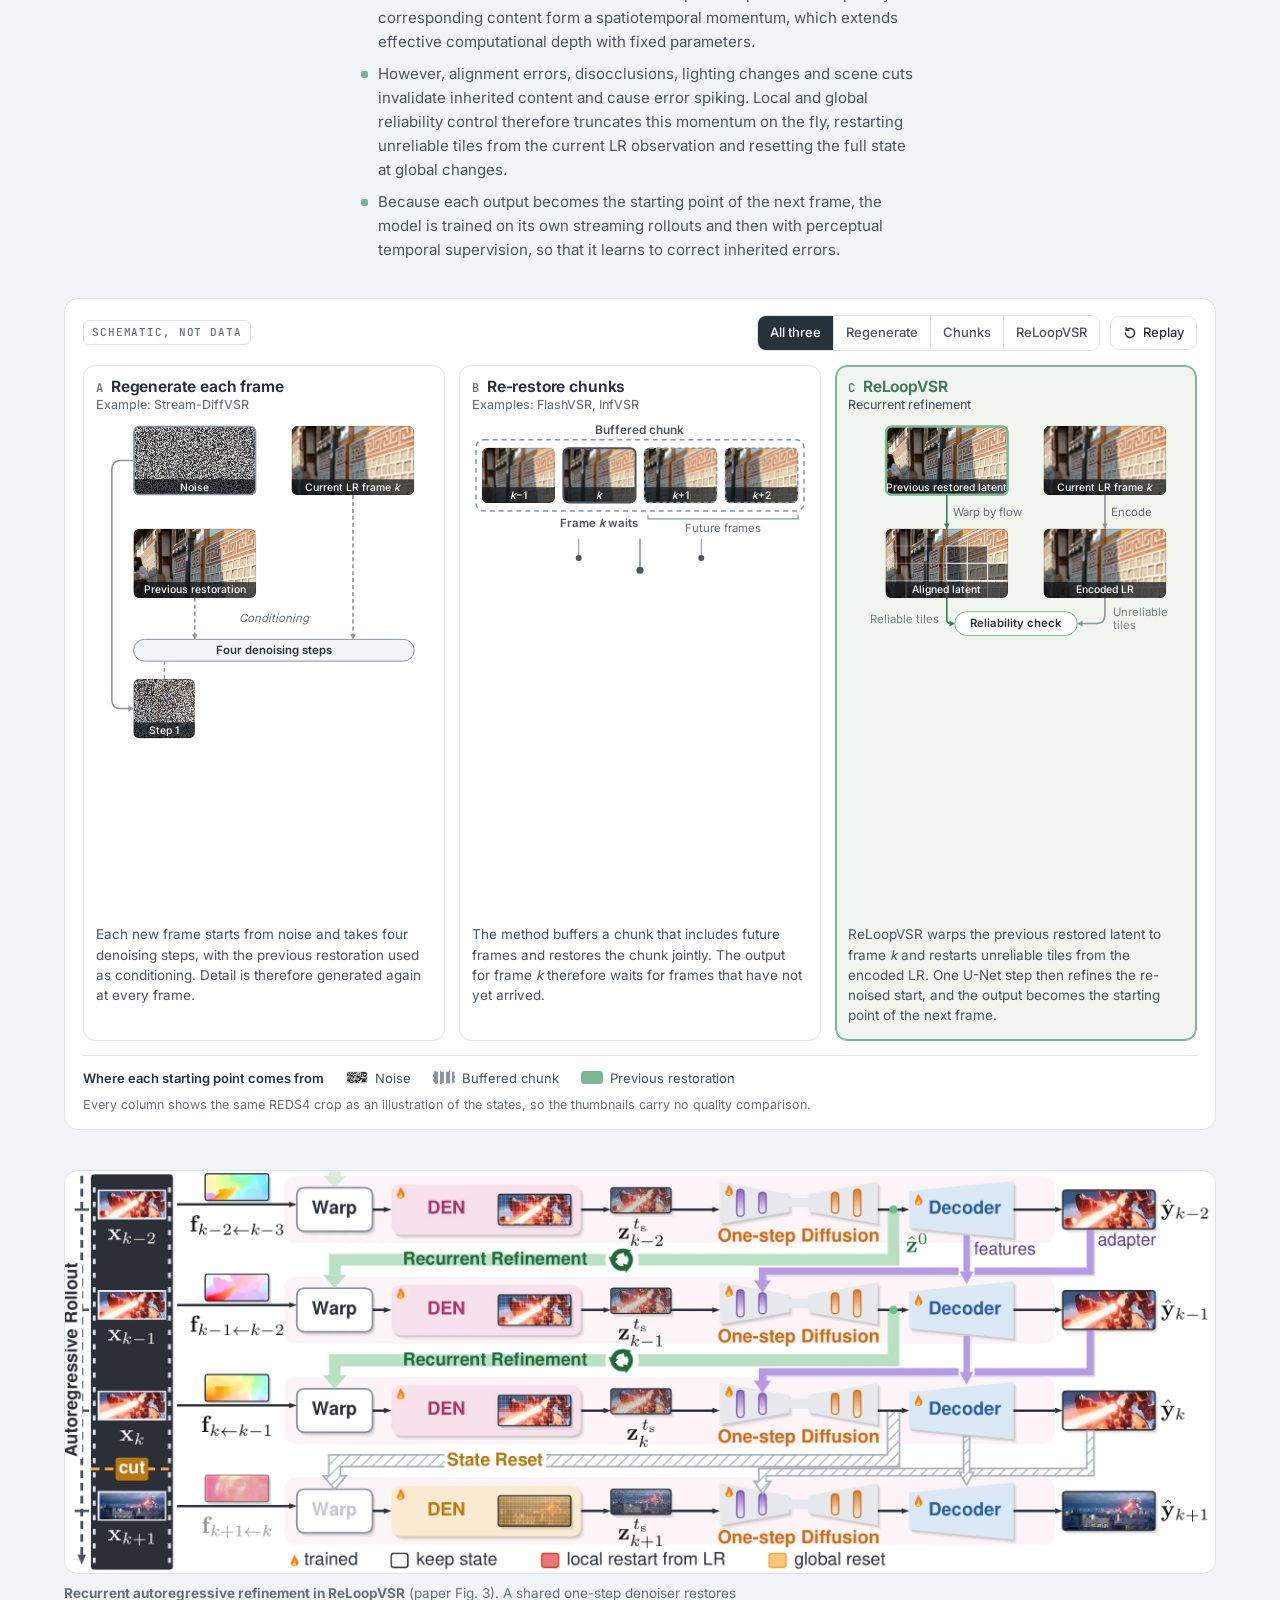
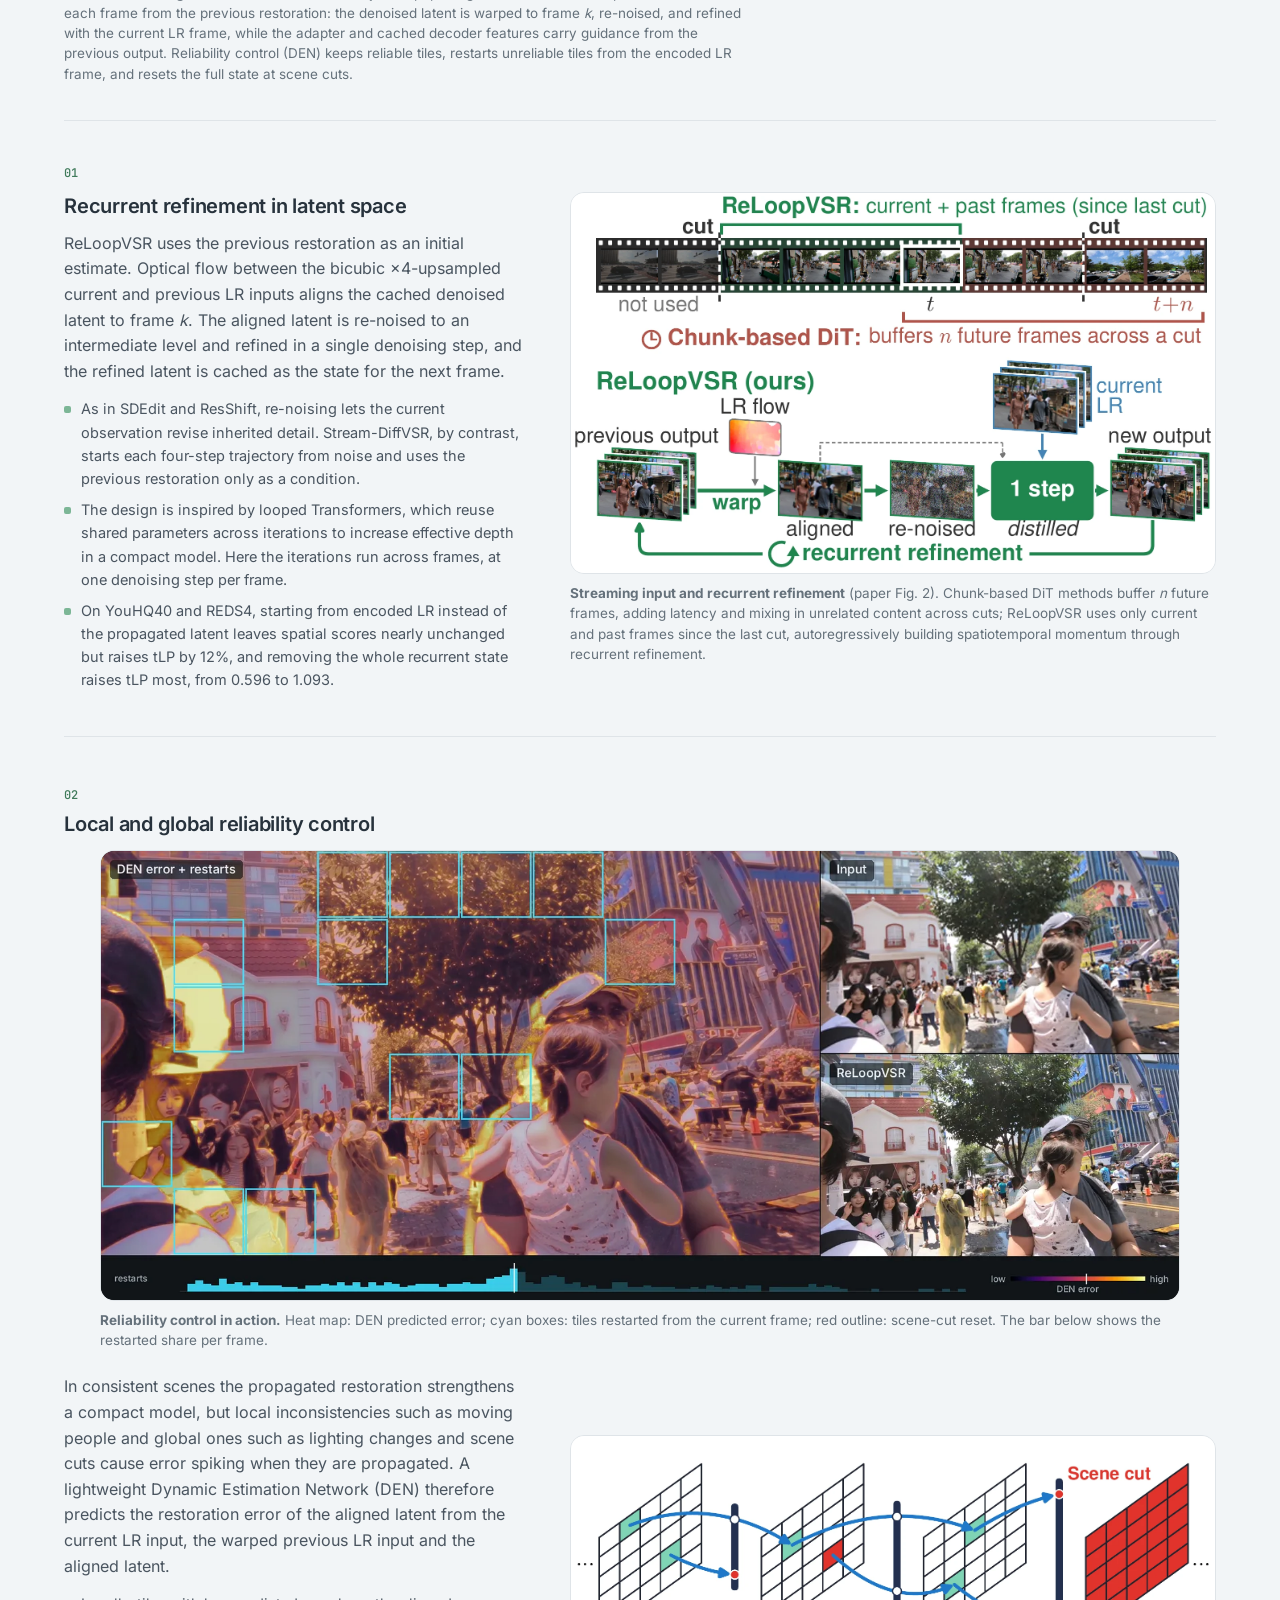
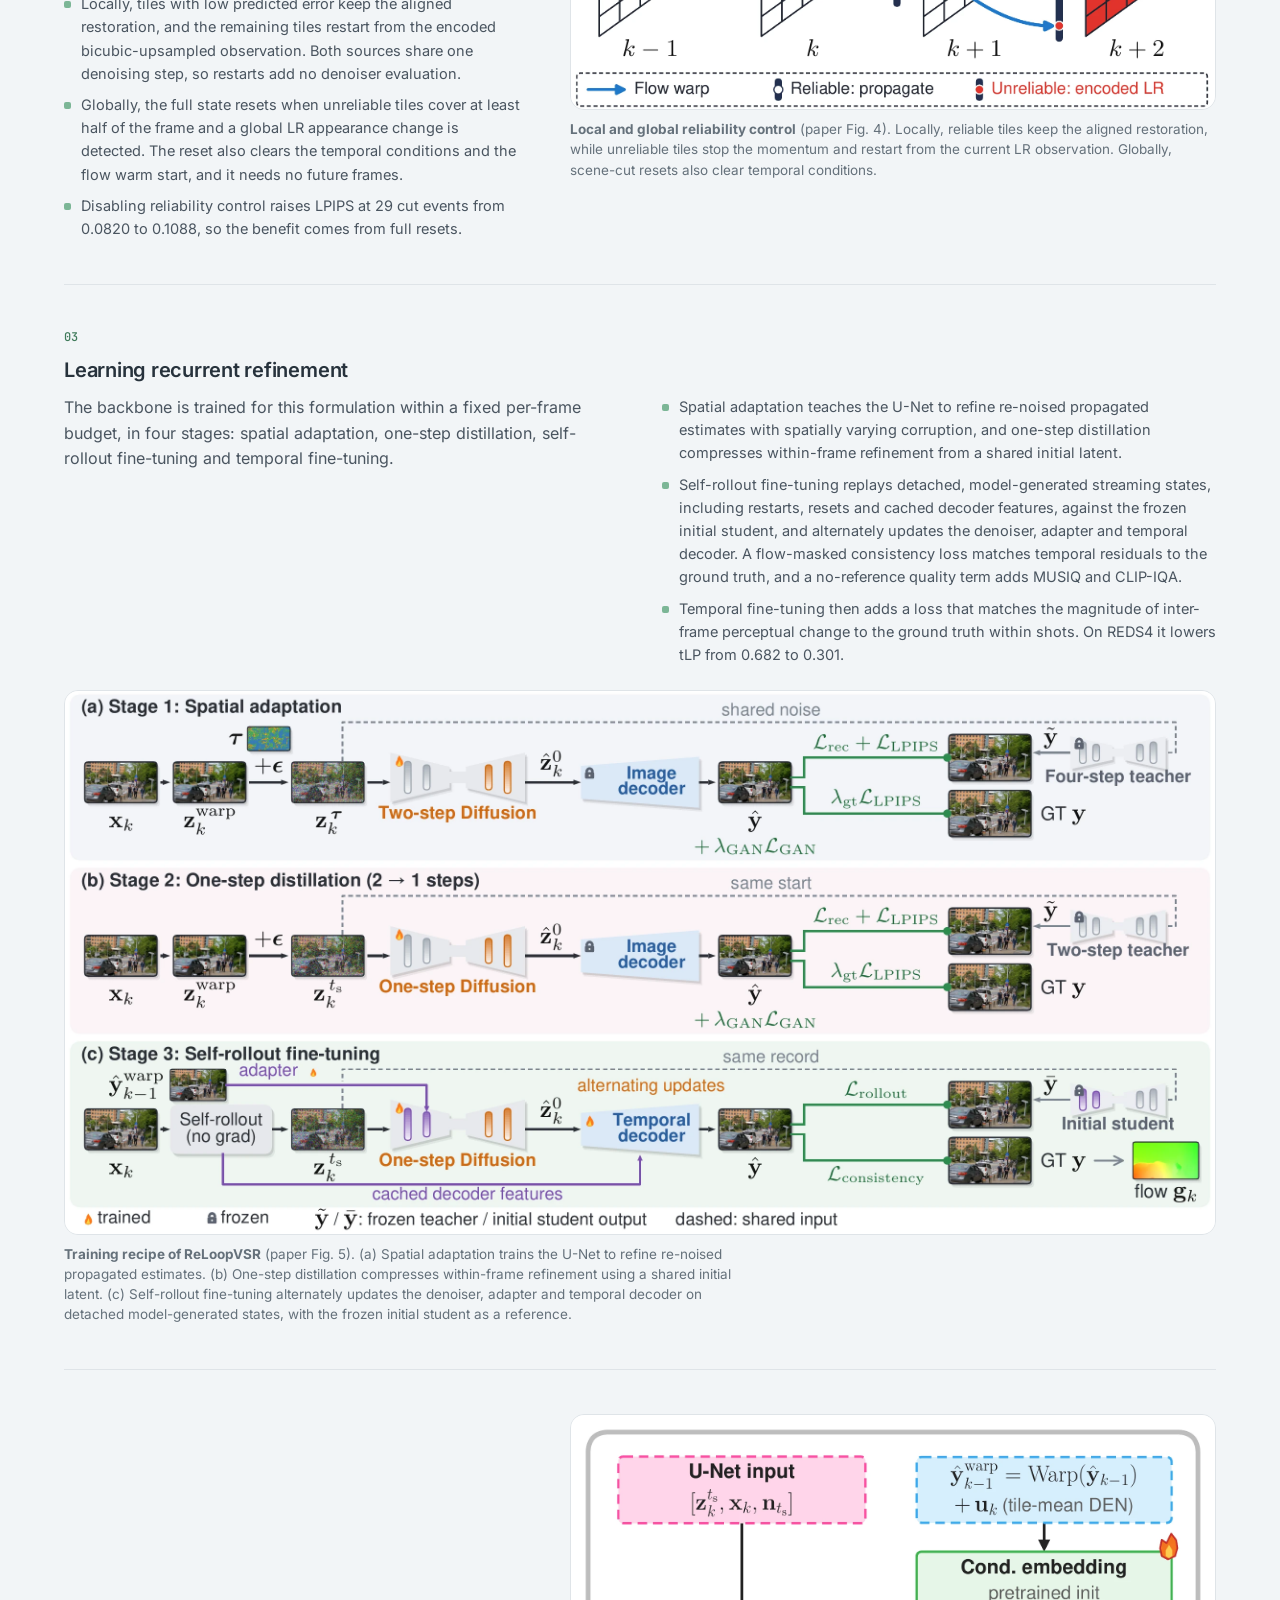
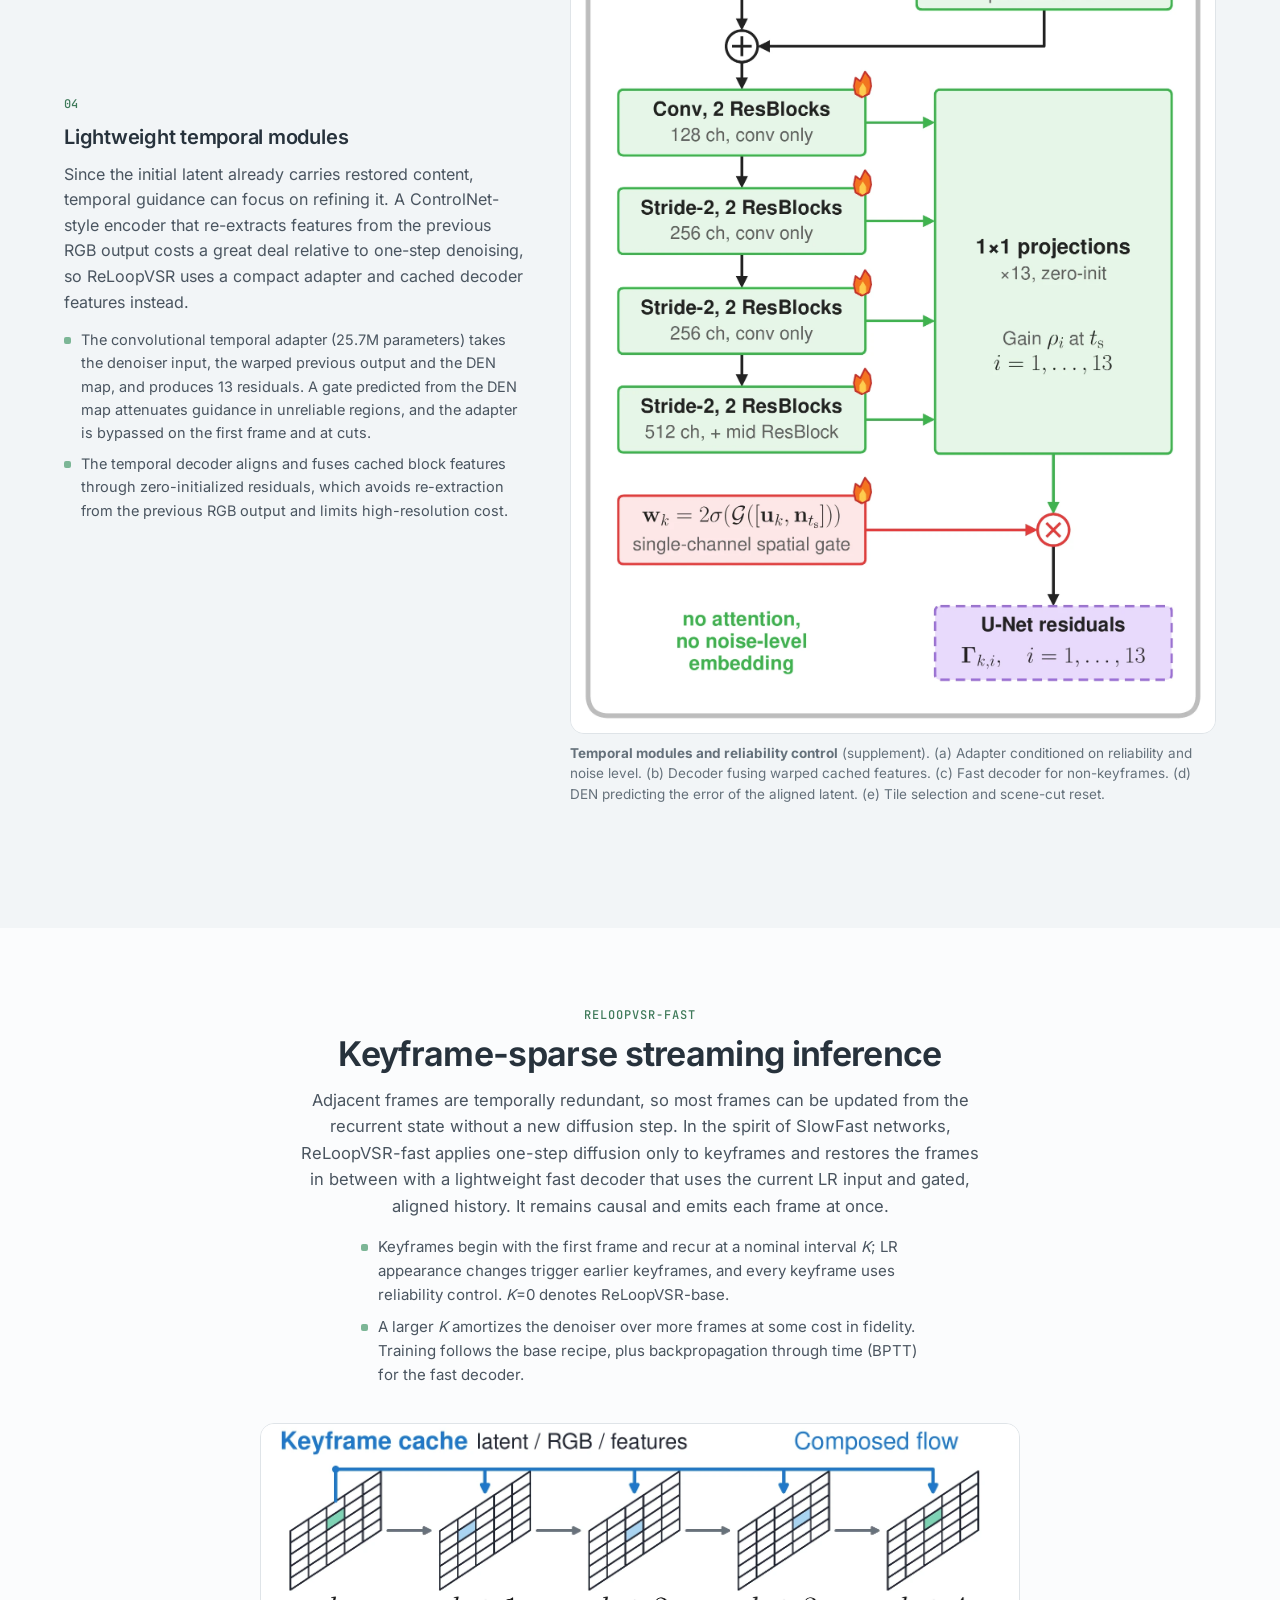
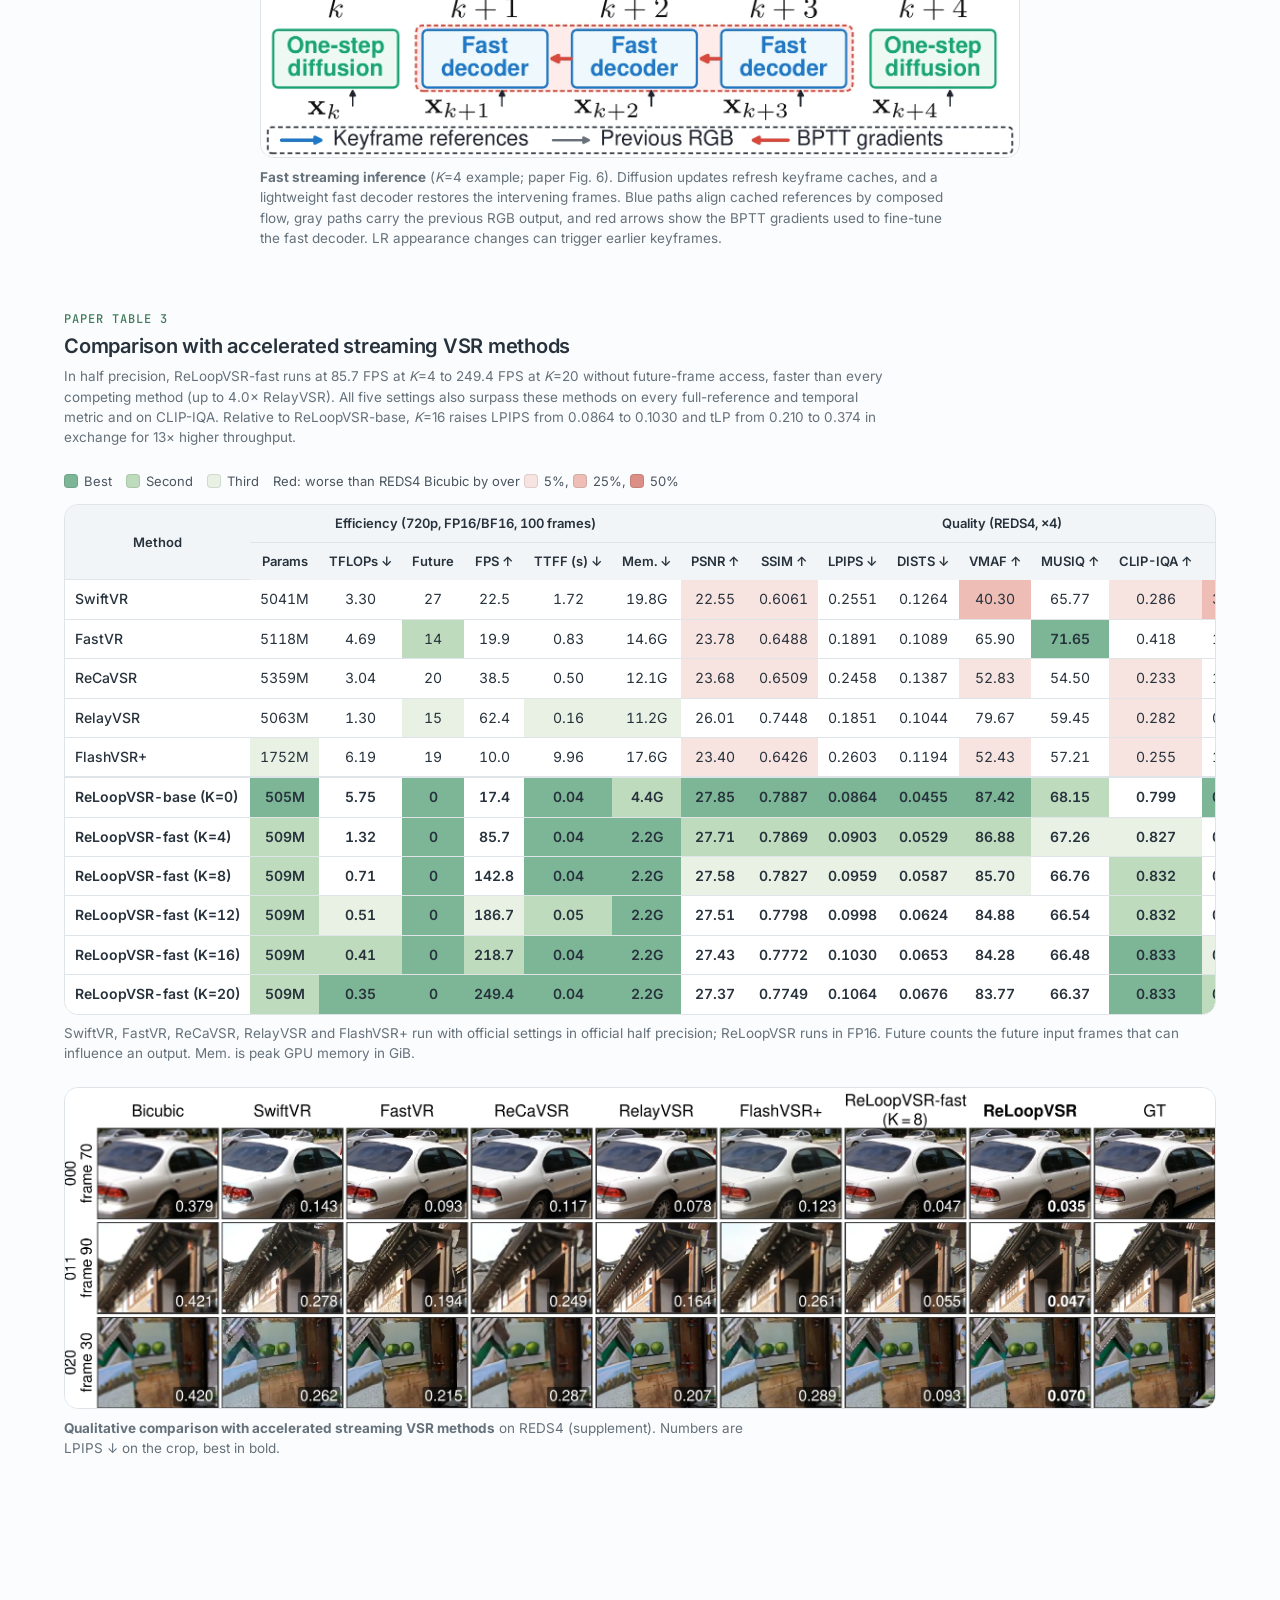
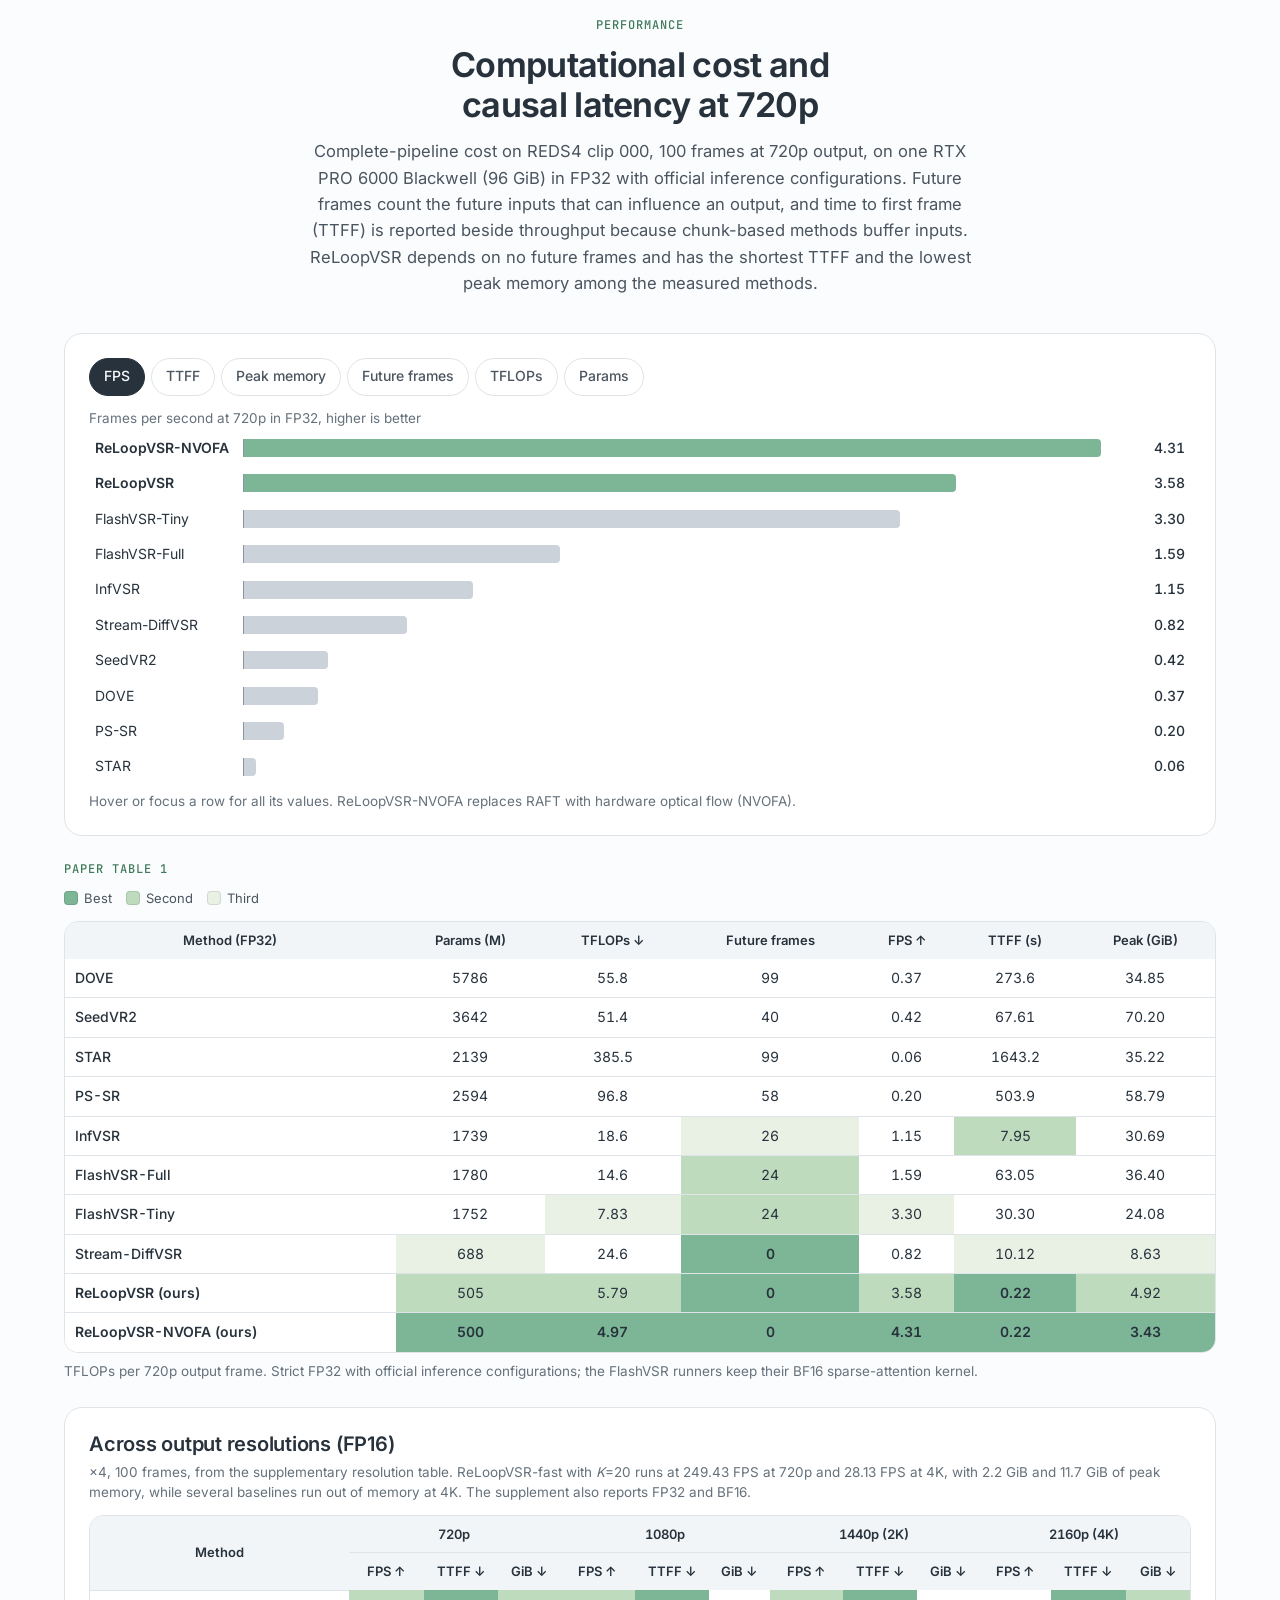
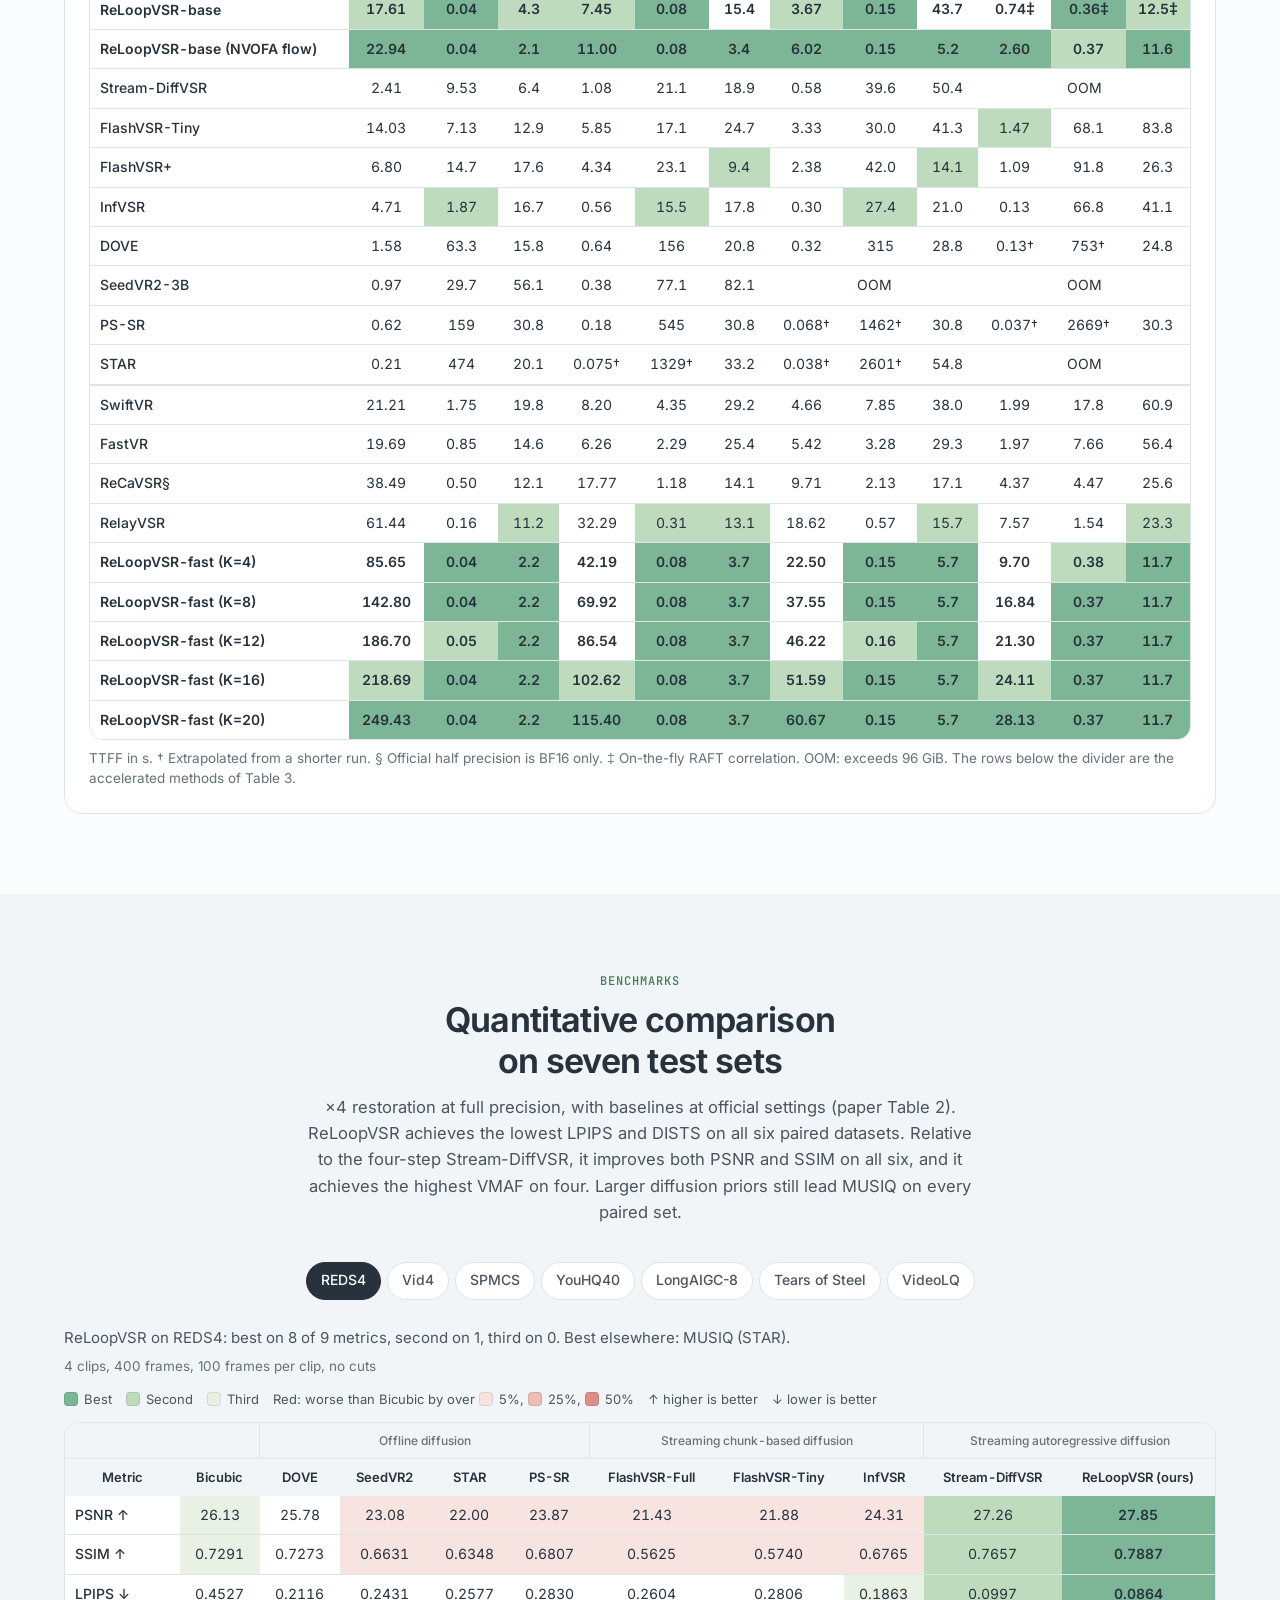
==== commit 74ceae97: "Method: put the DEN video inside section 02, under its heading Co-Authored-By: Claude Opus 5.5 <nore" ====
--- a/index.html
+++ b/index.html
@@ -27,7 +27,7 @@
 <!--/i18n-head-->
 <link rel="icon" href="data:image/svg+xml,%3Csvg xmlns='http://www.w3.org/2000/svg' viewBox='0 0 32 32'%3E%3Crect width='32' height='32' rx='8' fill='%237CB696'/%3E%3Cpath d='M23 11a9 9 0 1 0 1.6 7' fill='none' stroke='%2327323c' stroke-width='3' stroke-linecap='round'/%3E%3Cpath d='m25 6-1 6.6-6.4-1.6' fill='none' stroke='%2327323c' stroke-width='3' stroke-linecap='round' stroke-linejoin='round'/%3E%3C/svg%3E">
 <script>try{var t=localStorage.getItem('dv-theme');if(t==='light'||t==='dark')document.documentElement.setAttribute('data-theme',t)}catch(e){}</script>
-<link rel="stylesheet" href="assets/style.css?v=20261119d">
+<link rel="stylesheet" href="assets/style.css?v=20261119f">
 <link rel="stylesheet" href="assets/schematic.css?v=20261110c">
 <style>#race-chips{grid-column:1/-1;grid-template-columns:repeat(5,minmax(0,1fr));margin-top:0}@media (max-width:760px){#race-chips{grid-template-columns:repeat(2,minmax(0,1fr))}}.rp.oom .rv{opacity:.55}.race-ctl .seg+.seg{margin-left:4px}.note.illus{font-size:12px;text-align:center;margin:6px auto 10px;max-width:none}#race-cap{margin-top:4px;font-size:13px;color:var(--ink-2)}.seg[data-g=res] button,.seg[data-g=k] button{width:auto;min-width:44px;padding:0 9px}</style>
 </head>
@@ -132,9 +132,10 @@
     <figure class="fig-wrap"><div class="fig"><a href="assets/fig/recurrent_refinement_schematic.webp?v=20261117f"><img src="assets/fig/recurrent_refinement_schematic.webp?v=20261117f" width="1600" height="943" loading="lazy" decoding="async" alt="Top: a film strip with two scene cuts, where ReLoopVSR uses the current and past frames since the last cut while a chunk-based DiT buffers n future frames across a cut. Bottom: ReLoopVSR warps the previous output with LR flow, re-noises the aligned result, refines it in one distilled step with the current LR frame, and feeds the new output back as recurrent refinement."></a></div>
     <figcaption><b>Streaming input and recurrent refinement</b> (paper Fig. 2). Chunk-based DiT methods buffer <i>n</i> future frames, adding latency and mixing in unrelated content across cuts; ReLoopVSR uses only current and past frames since the last cut, autoregressively building spatiotemporal momentum through recurrent refinement.</figcaption></figure></div>
 
+  <div class="den-head"><span class="num">02</span><h3>Local and global reliability control</h3></div>
   <figure class="fig-wrap den-vid"><div class="fig"><video class="autovid" muted loop playsinline preload="none" width="1600" height="666" poster="media/poster/den_web.webp" data-src="media/video/den_web.mp4" data-src-lite="media/video/den_web-lite.mp4" aria-label="DEN visualization: ReLoopVSR output overlaid with the predicted error of DEN, restarted tiles outlined in cyan, and scene cuts marked in red; the input and the ReLoopVSR output are shown on the right."></video></div>
     <figcaption><b>Reliability control in action.</b> Heat map: DEN predicted error; cyan boxes: tiles restarted from the current frame; red outline: scene-cut reset. The bar below shows the restarted share per frame.</figcaption></figure>
-  <div class="feature"><div class="ft"><span class="num">02</span><h3>Local and global reliability control</h3>
+  <div class="feature after-vid"><div class="ft">
     <p>In consistent scenes the propagated restoration strengthens a compact model, but local inconsistencies such as moving people and global ones such as lighting changes and scene cuts cause error spiking when they are propagated. A lightweight Dynamic Estimation Network (DEN) therefore predicts the restoration error of the aligned latent from the current LR input, the warped previous LR input and the aligned latent.</p>
     <ul><li>Locally, tiles with low predicted error keep the aligned restoration, and the remaining tiles restart from the encoded bicubic-upsampled observation. Both sources share one denoising step, so restarts add no denoiser evaluation.</li><li>Globally, the full state resets when unreliable tiles cover at least half of the frame and a global LR appearance change is detected. The reset also clears the temporal conditions and the flow warm start, and it needs no future frames.</li><li>Disabling reliability control raises LPIPS at 29 cut events from 0.0820 to 0.1088, so the benefit comes from full resets.</li></ul></div>
     <figure class="fig-wrap"><div class="fig"><a href="assets/fig/den_motivation.webp?v=20261117f"><img src="assets/fig/den_motivation.webp?v=20261117f" width="1600" height="679" loading="lazy" decoding="async" alt="Illustration of reliability control: locally, reliable tiles keep the aligned restoration while unreliable tiles restart from the current LR observation; globally, a scene cut resets the state and clears the temporal conditions."></a></div>
--- a/assets/style.css
+++ b/assets/style.css
@@ -309,3 +309,5 @@
 html:lang(ko) body{word-break:keep-all;overflow-wrap:break-word}
 :is(html:lang(zh),html:lang(ja),html:lang(ko)) :is(.head p,.lede,.fig-wrap figcaption,.feature li,.faq p){line-height:1.75}
 .fig-wrap.den-vid{max-width:1080px;margin:8px auto 4px}.fig-wrap.den-vid video{display:block;width:100%;height:auto;border-radius:10px;background:#101418}.fig-wrap.den-vid figcaption{max-width:none}
+.den-head{border-top:1px solid var(--line);padding-top:44px}.den-head h3{margin-top:6px}.fig-wrap.den-vid{margin-top:14px}.feature.after-vid{border-top:0;padding-top:20px}
+@media (max-width:900px){.den-head{padding-top:32px}.feature.after-vid{padding-top:12px}}
